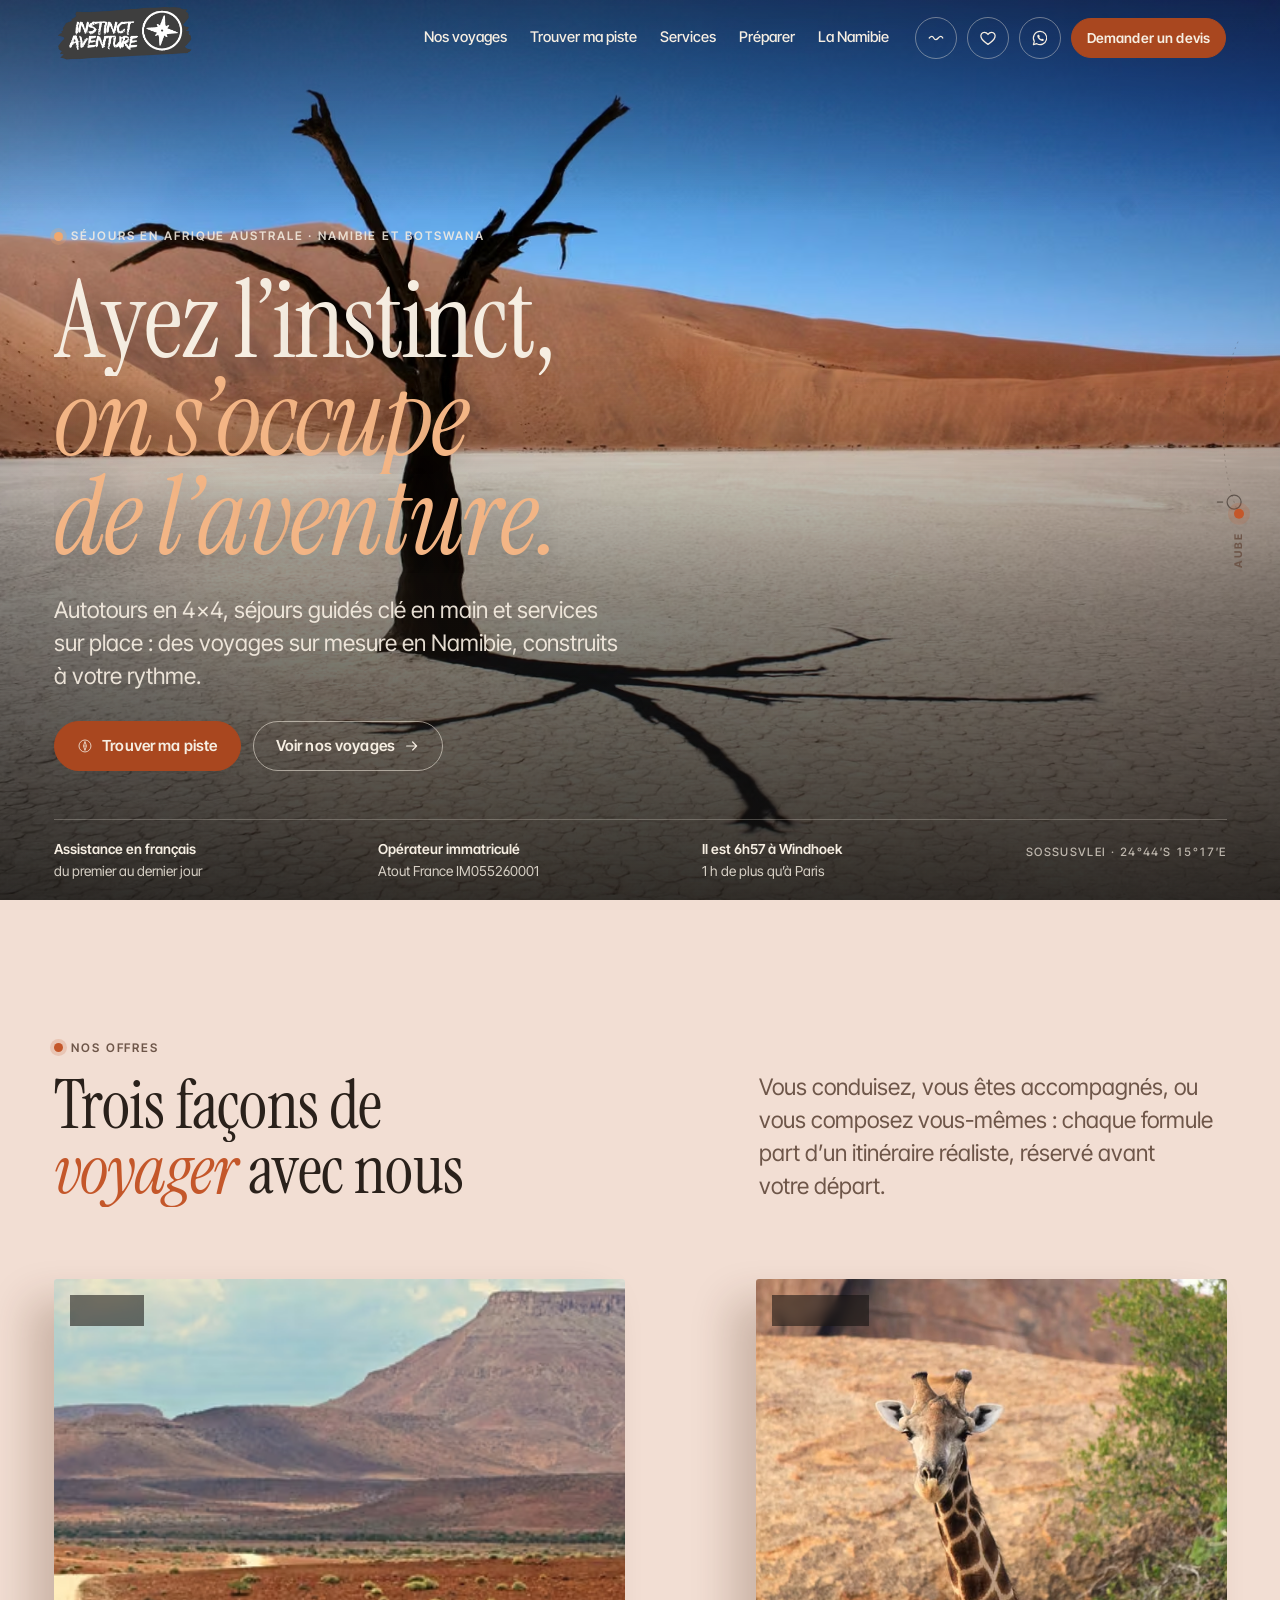
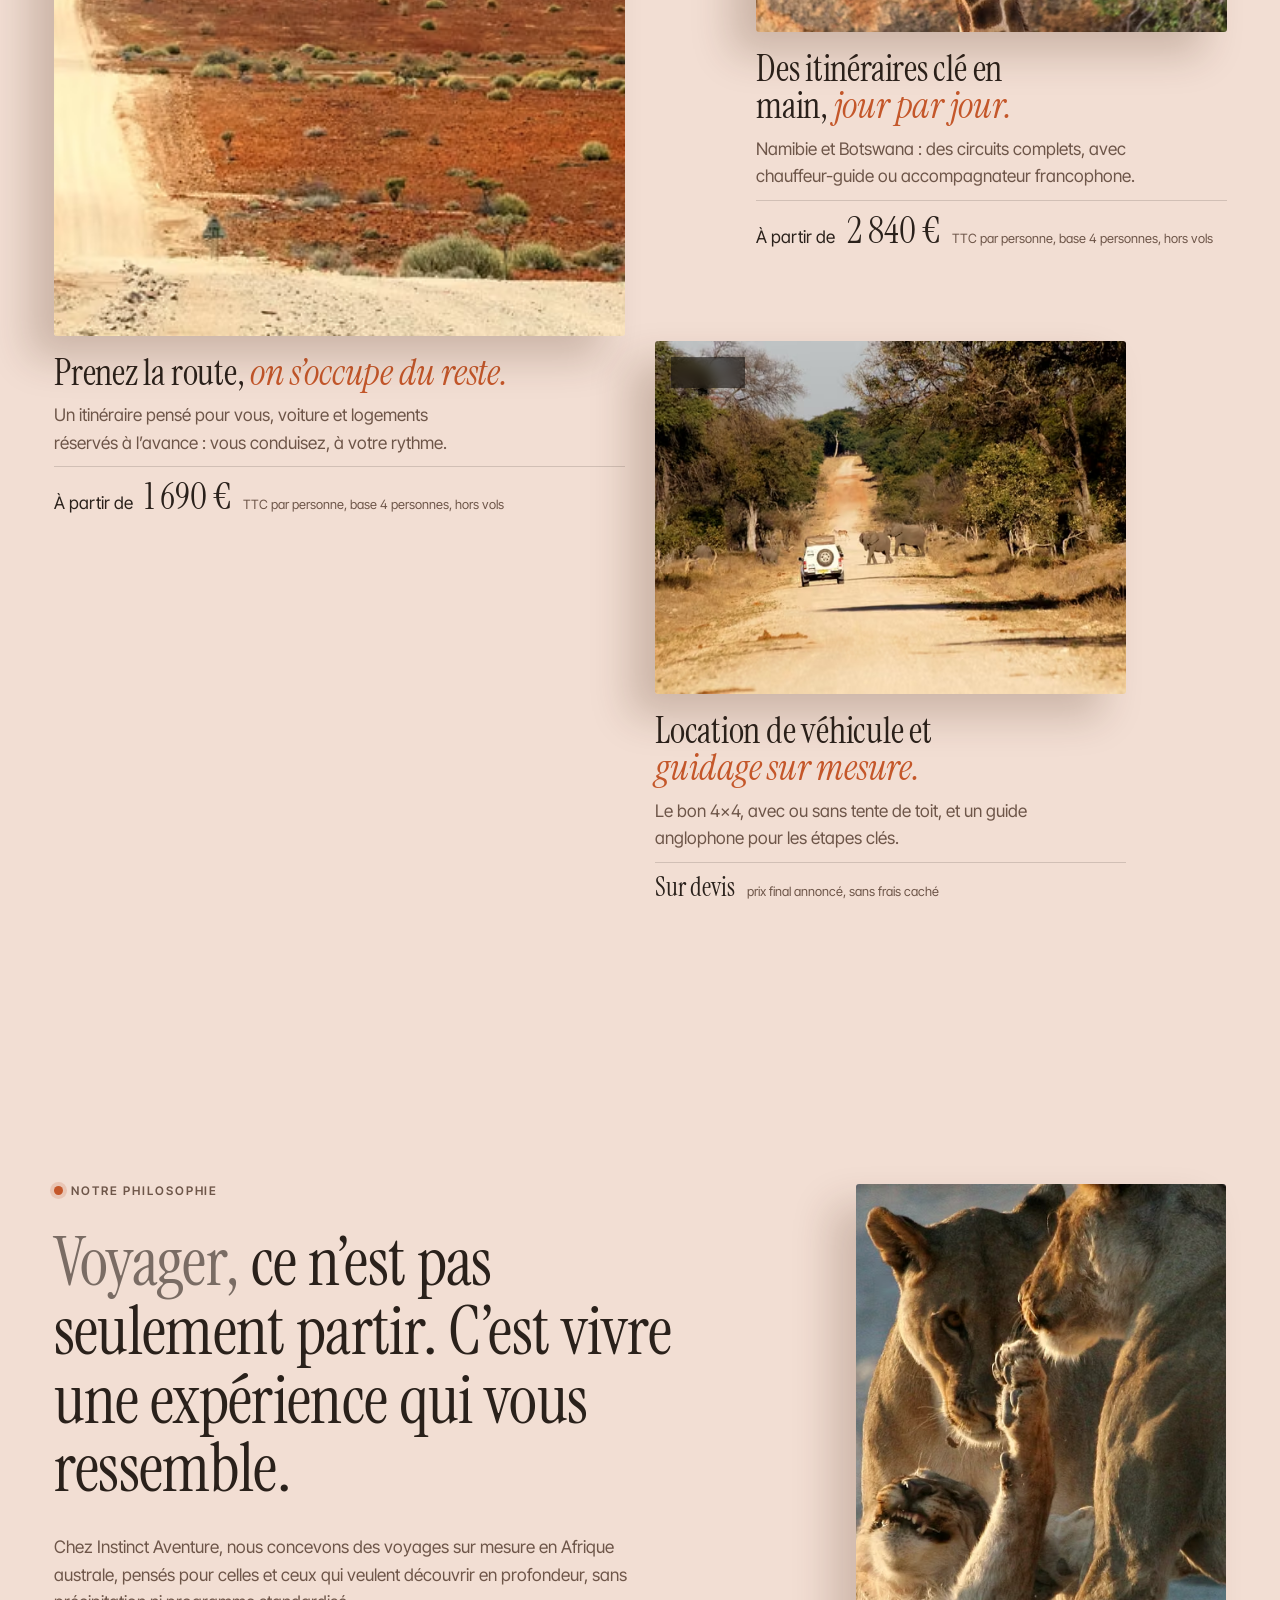
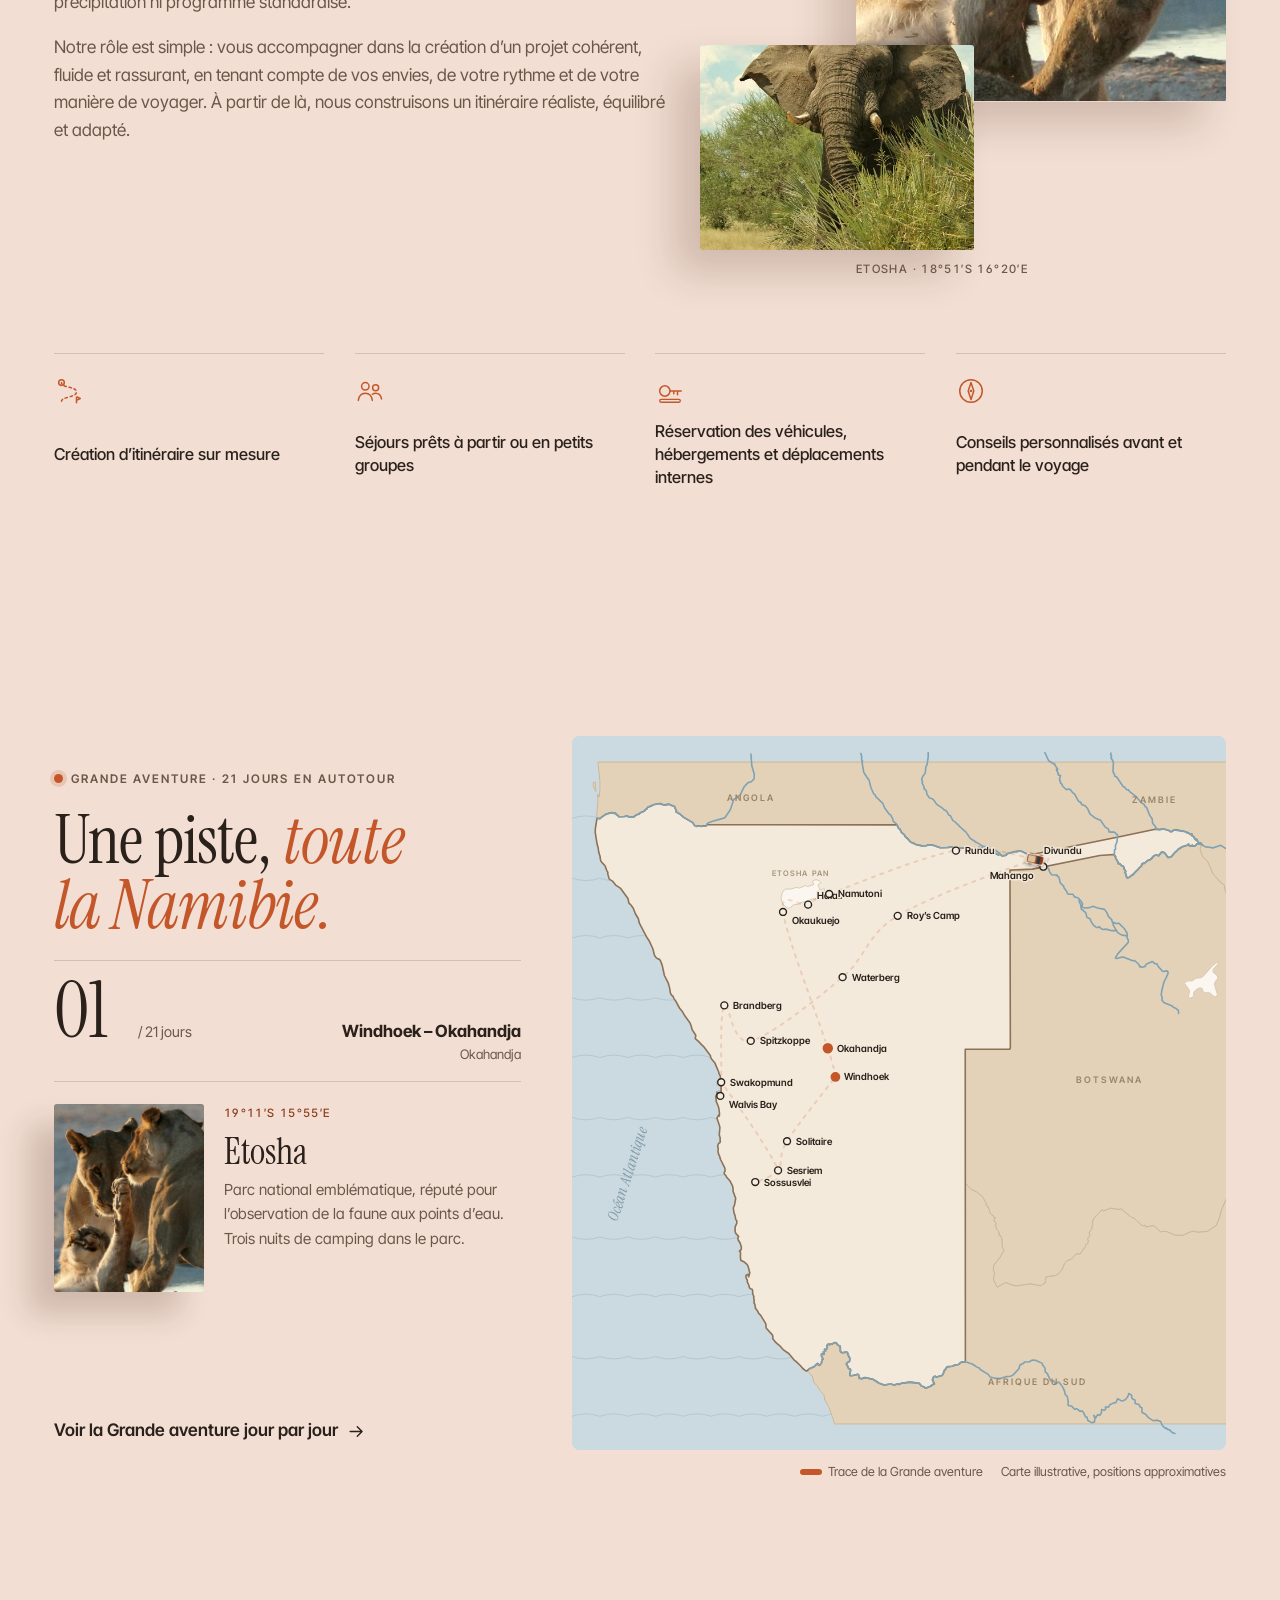
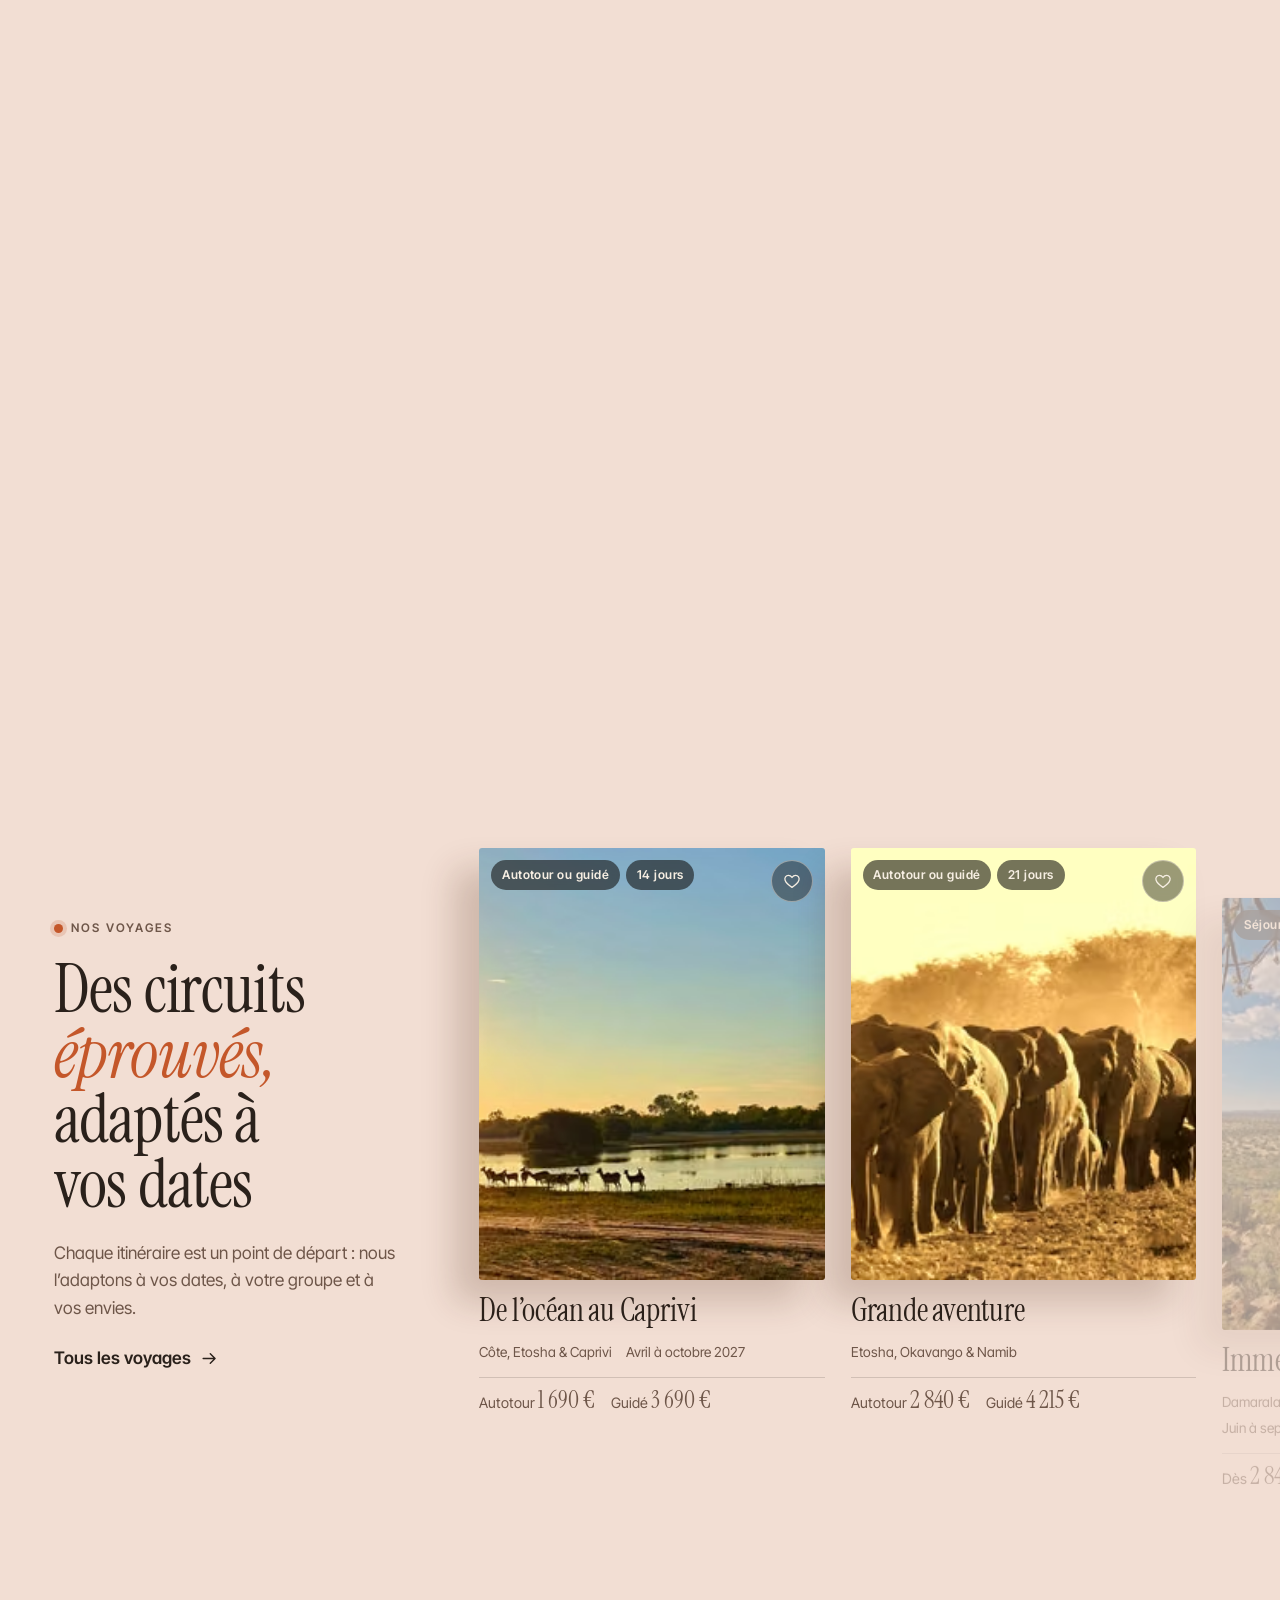
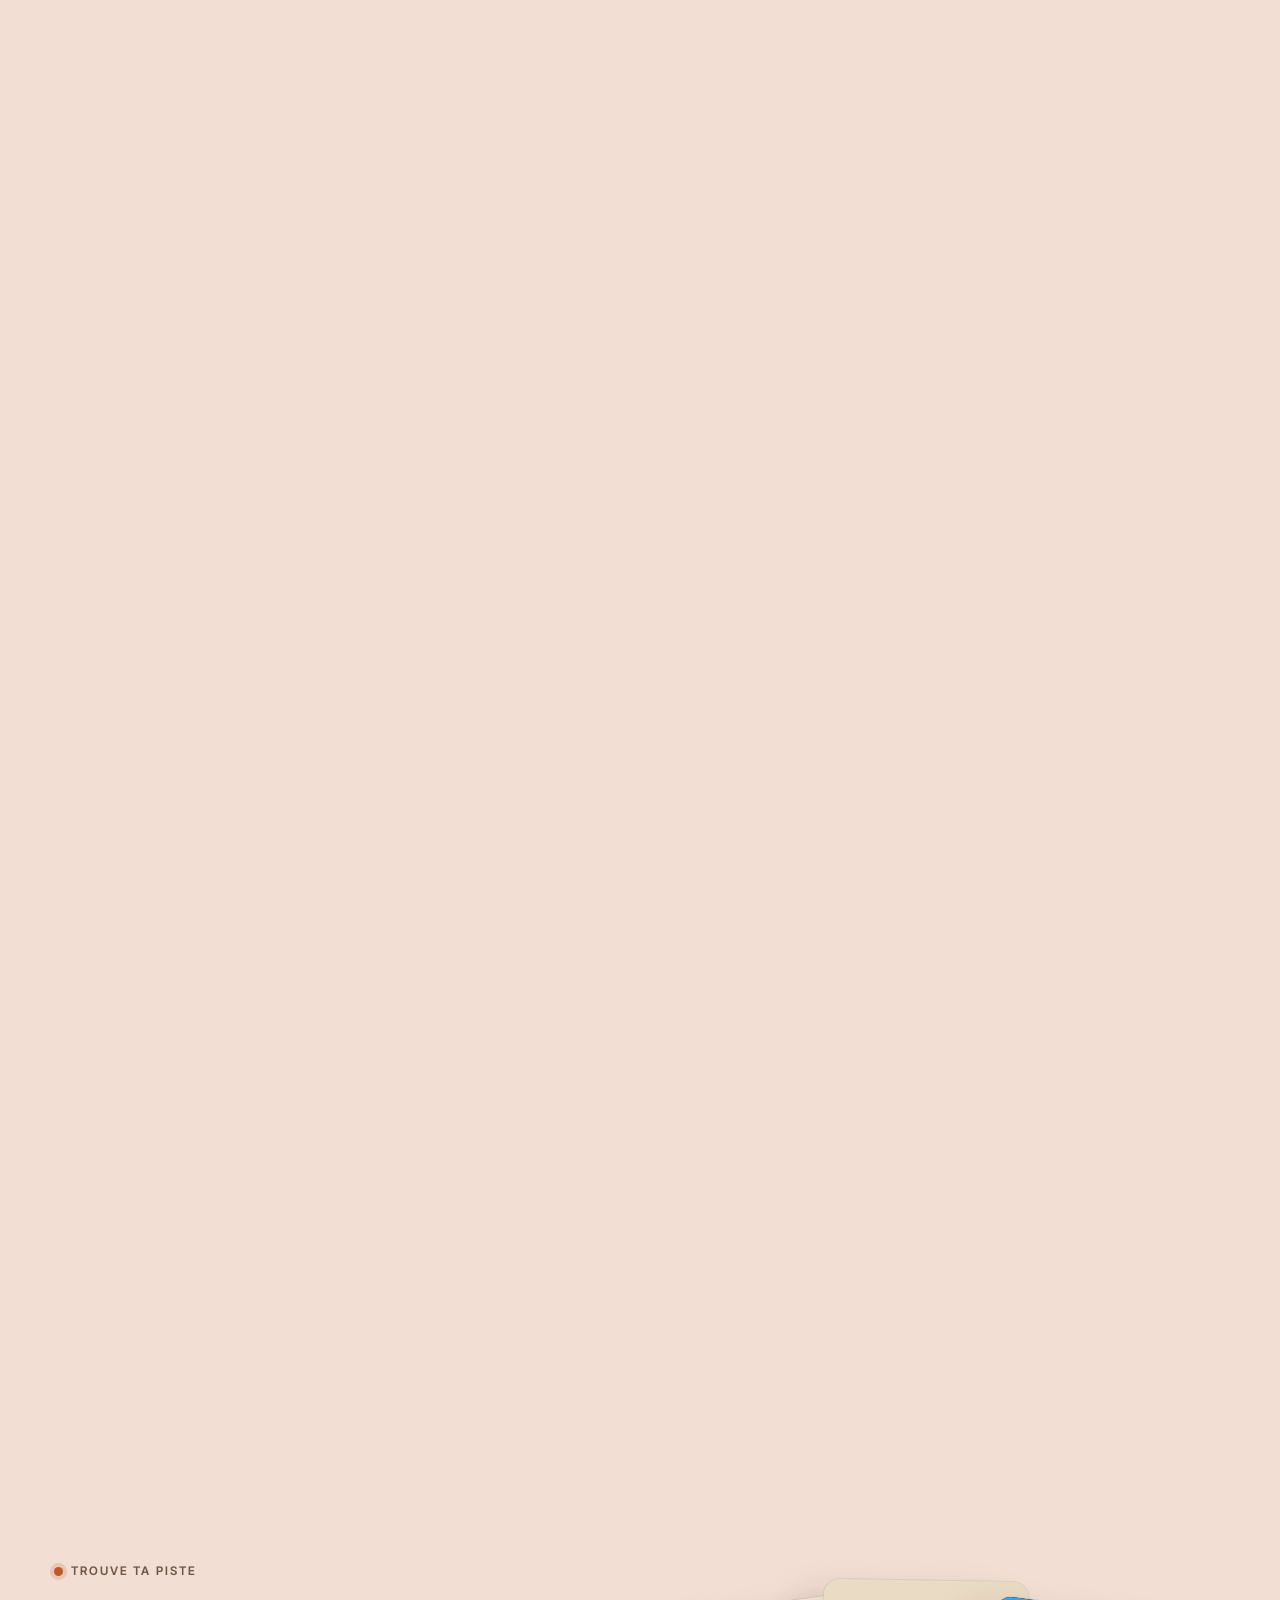
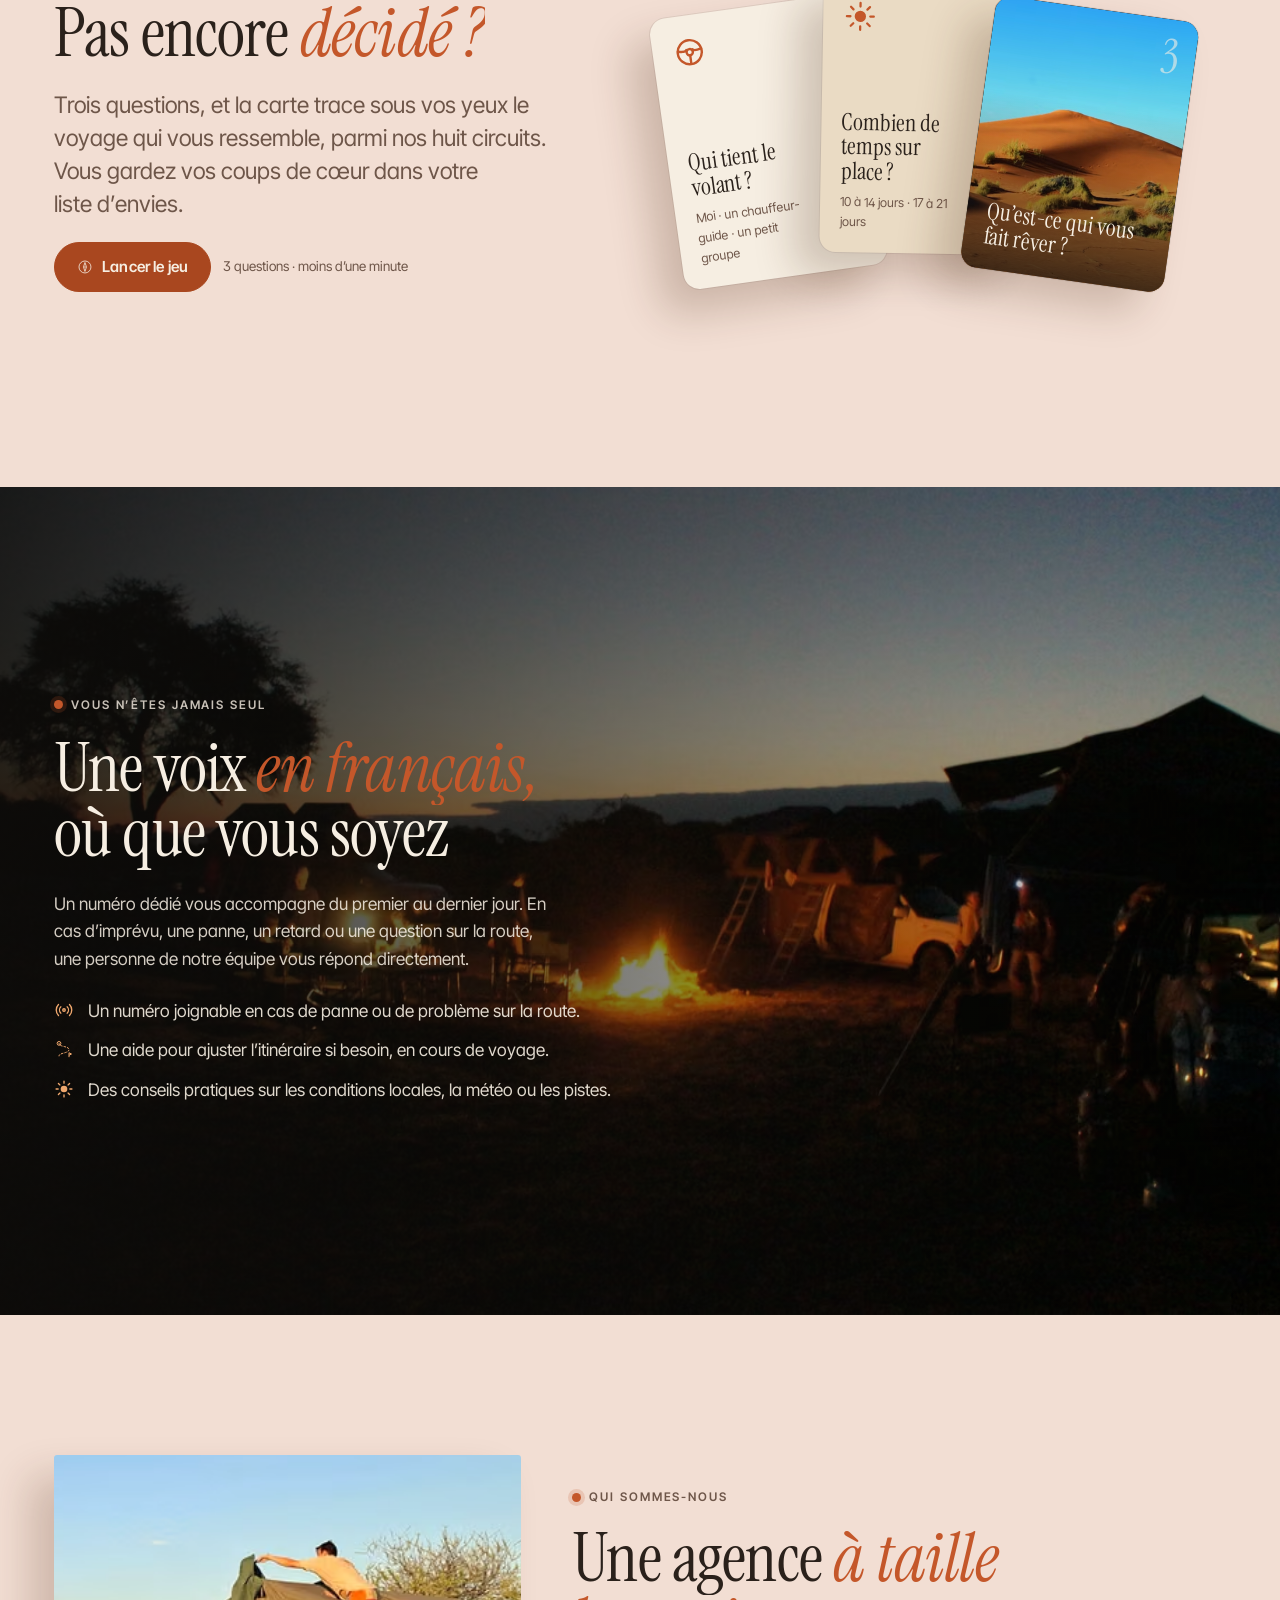
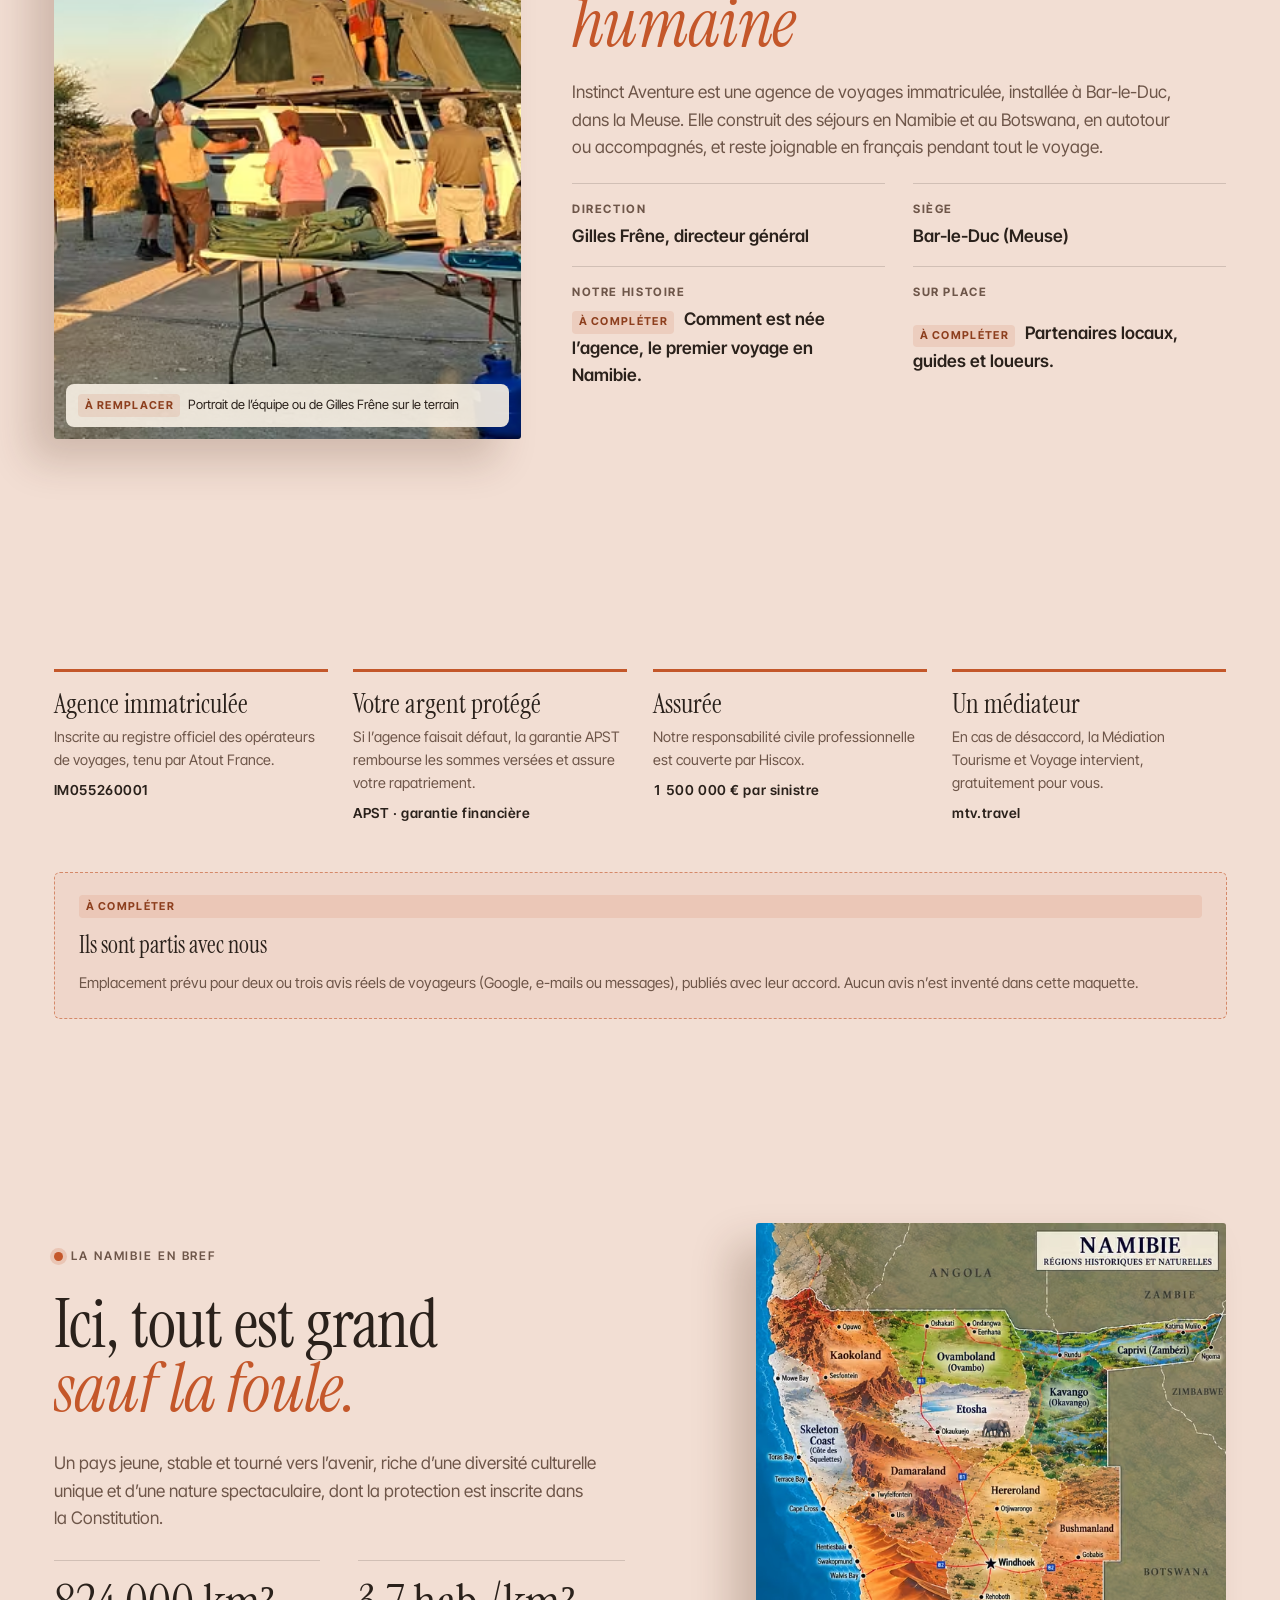
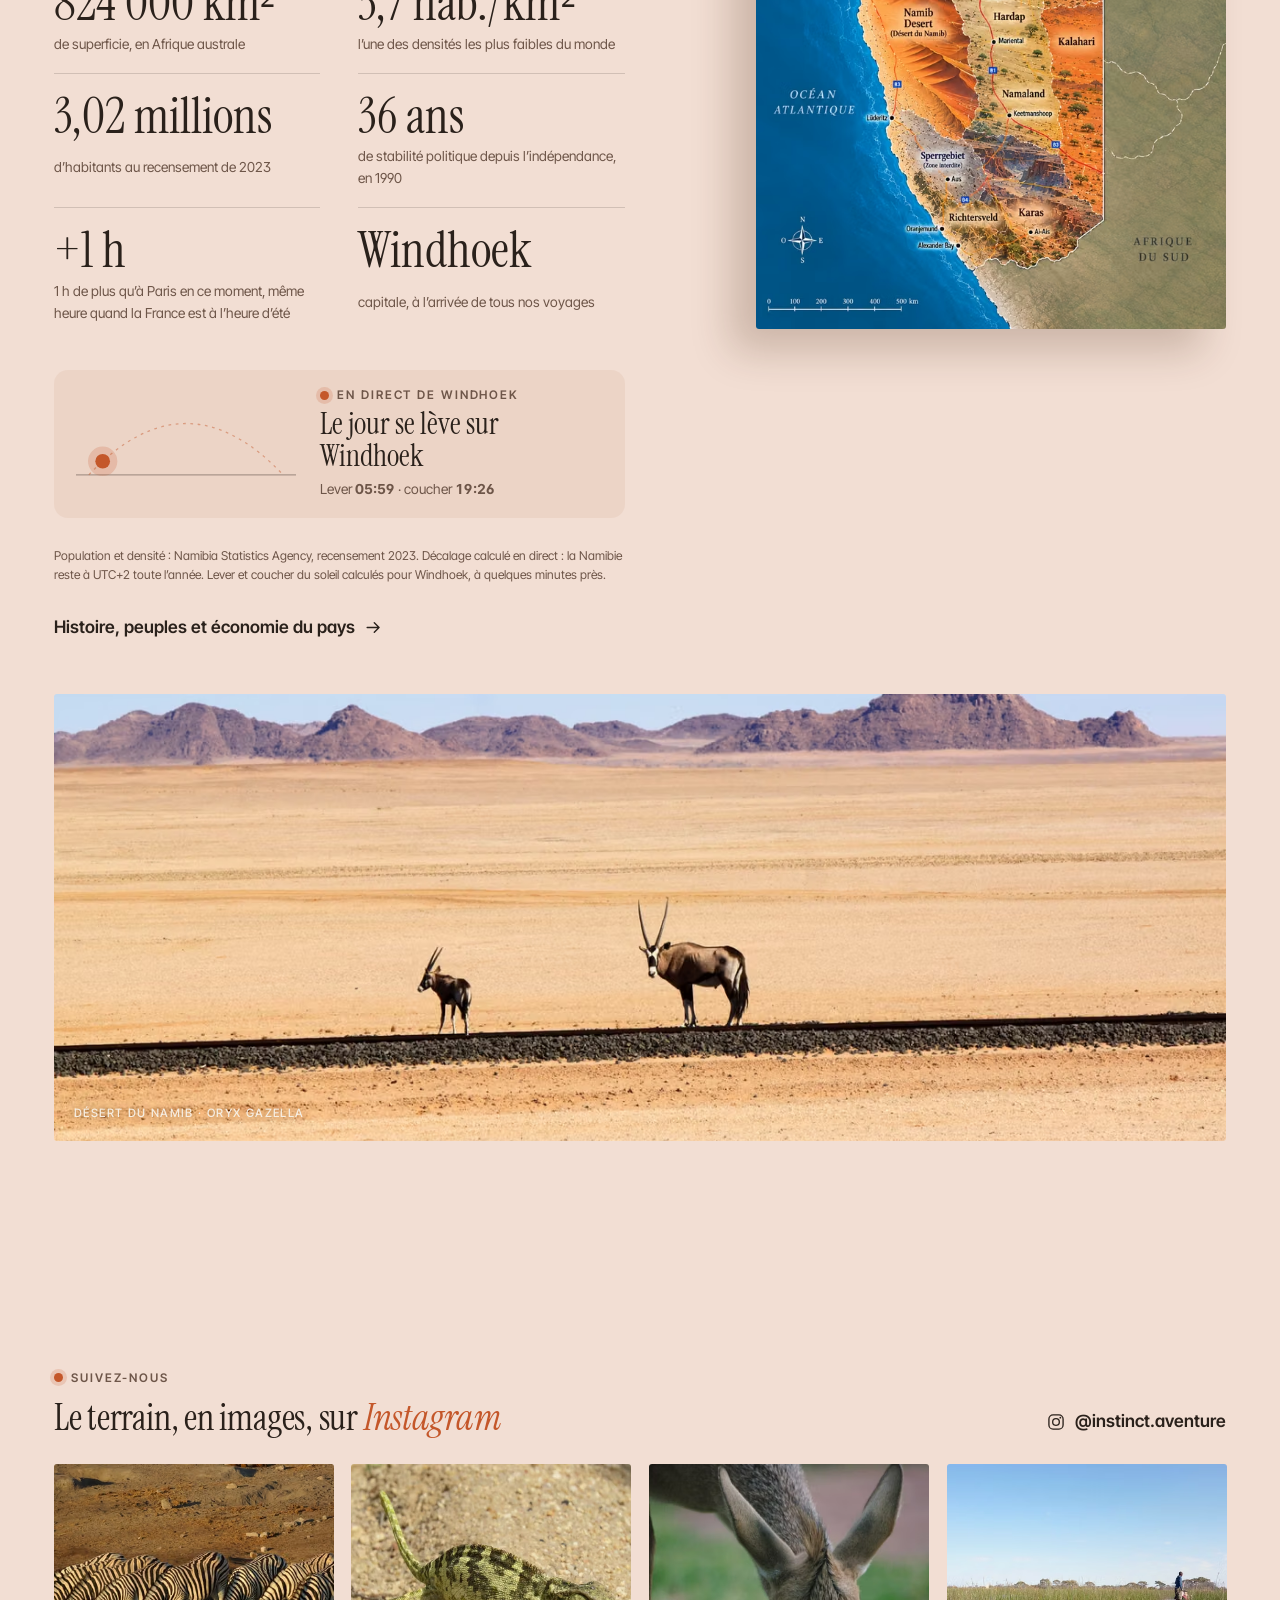
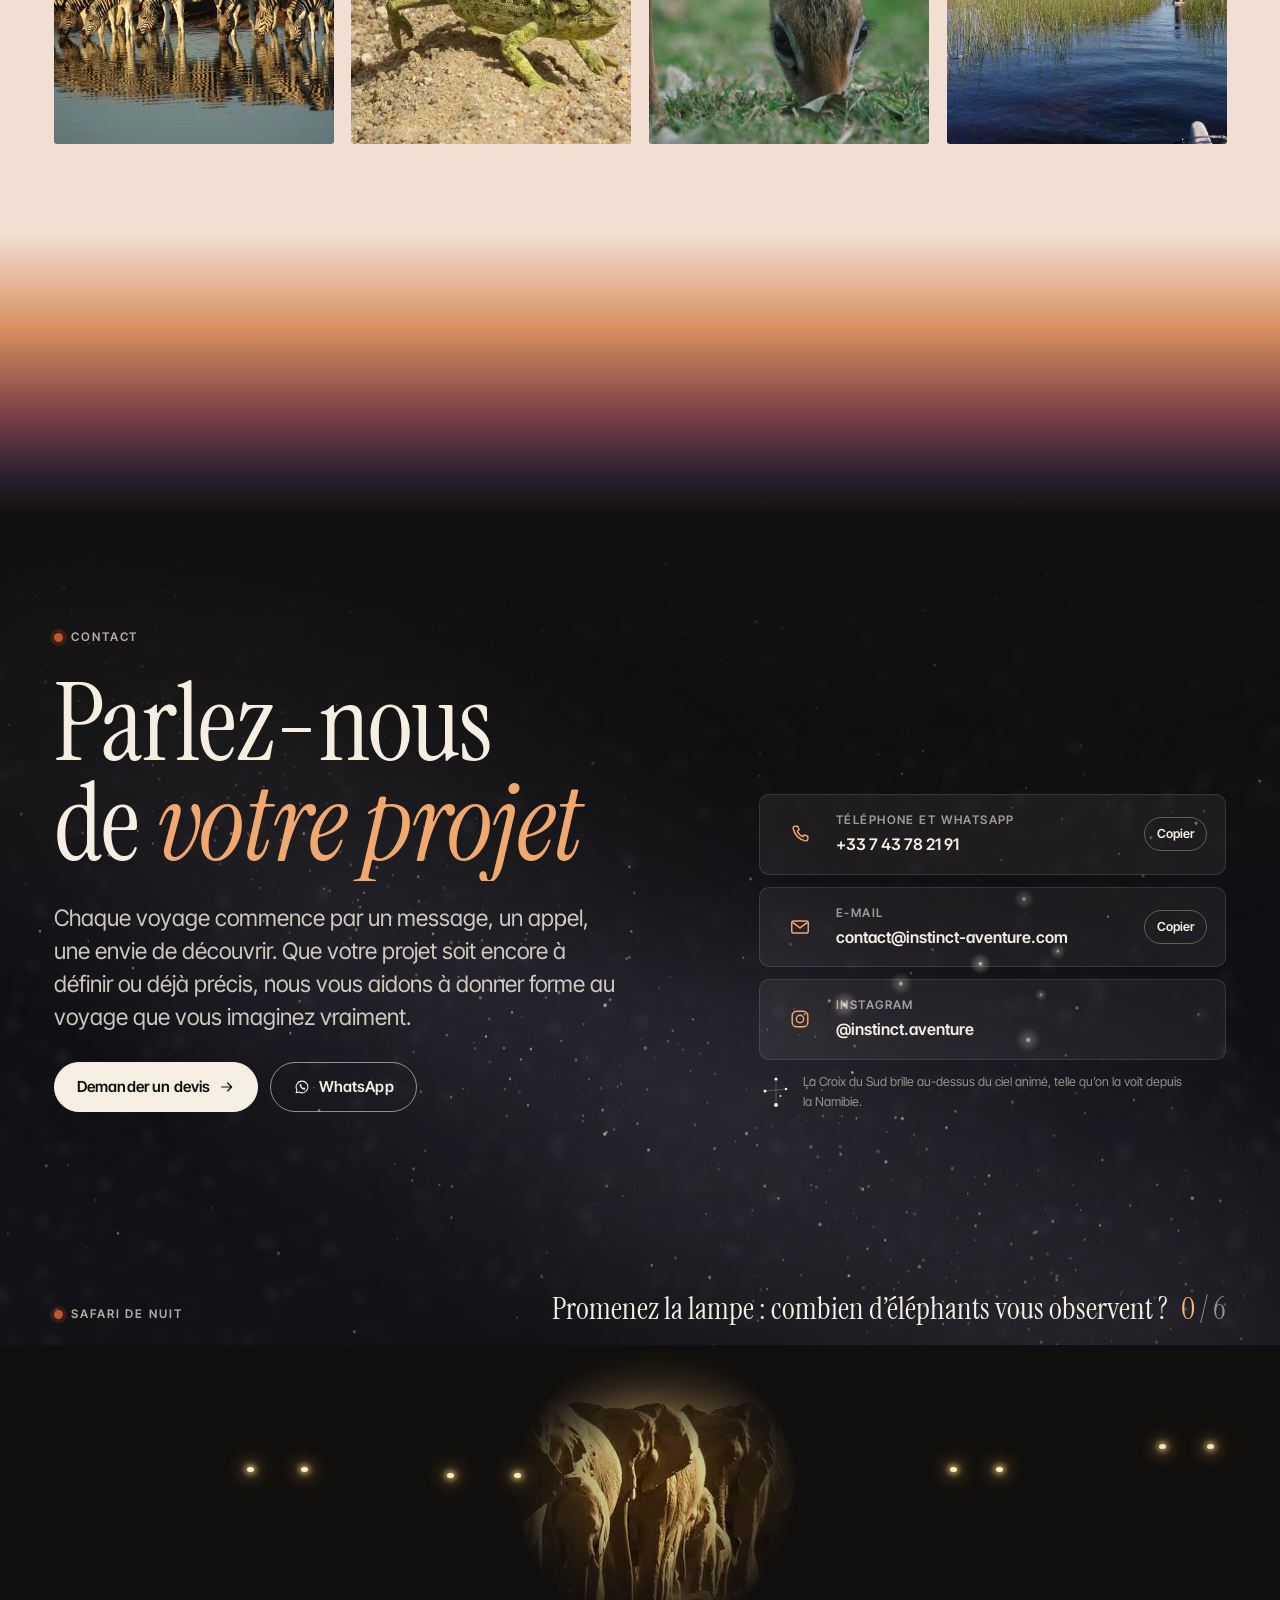
==== index.html @ 0d8f1719 "Mise en ligne : noindex, cache et versions Co-Authored-By: Claude Opus 5.5 <noreply@anthropic.com>" ====
<!doctype html>
<html lang="fr" class="no-js">
<head>
<meta charset="utf-8">
<meta name="viewport" content="width=device-width, initial-scale=1, viewport-fit=cover">
<title>Instinct Aventure</title>
<meta name="description" content="Instinct Aventure organise des voyages sur mesure en Namibie&nbsp;: autotours en 4x4, séjours guidés clé en main et services sur place, avec une assistance en français pendant tout le voyage.">
<meta name="theme-color" content="#12100E">
<link rel="preload" href="assets/fonts/instrument-serif.woff2" as="font" type="font/woff2" crossorigin>
<link rel="preload" href="assets/fonts/inter-tight.woff2" as="font" type="font/woff2" crossorigin>
<link rel="stylesheet" href="assets/css/main.css?v=20261028">
<link rel="icon" href="assets/img/favicon.png" type="image/png">
<link rel="apple-touch-icon" href="assets/img/apple-touch-icon.png">
<script type="speculationrules">{"prefetch":[{"where":{"and":[{"href_matches":"/*"},{"not":{"selector_matches":"[target=_blank]"}}]},"eagerness":"moderate"}]}</script>
<script>(function(h){h.classList.remove('no-js');h.classList.add('js');var c=null,v=null;try{c=localStorage.getItem('ia-calme');v=sessionStorage.getItem('ia-voile')}catch(e){}var r=window.matchMedia&&matchMedia('(prefers-reduced-motion: reduce)').matches;if(c==='1'||(c!=='0'&&r))h.classList.add('is-calm');if(v==='1'&&!h.classList.contains('is-calm'))h.classList.add('veil-in')})(document.documentElement)</script>

<link rel="canonical" href="https://instinct-aventure-maquette.vercel.app/">
<meta name="robots" content="noindex, nofollow">
<meta property="og:type" content="website">
<meta property="og:locale" content="fr_FR">
<meta property="og:site_name" content="Instinct Aventure">
<meta property="og:title" content="Instinct Aventure">
<meta property="og:description" content="Instinct Aventure organise des voyages sur mesure en Namibie&nbsp;: autotours en 4x4, séjours guidés clé en main et services sur place, avec une assistance en français pendant tout le voyage.">
<meta property="og:url" content="https://instinct-aventure-maquette.vercel.app/">
<meta property="og:image" content="https://instinct-aventure-maquette.vercel.app/assets/img/partage-instinct-aventure.jpg">
<meta name="twitter:card" content="summary_large_image">
<script type="application/ld+json">{"@context": "https://schema.org", "@graph": [{"@type": "TravelAgency", "@id": "https://instinct-aventure-maquette.vercel.app/#agence", "name": "Instinct Aventure", "url": "https://instinct-aventure-maquette.vercel.app/", "telephone": "+33 7 43 78 21 91", "email": "contact@instinct-aventure.com", "address": {"@type": "PostalAddress", "streetAddress": "30 bis rue Montant", "postalCode": "55000", "addressLocality": "Bar-le-Duc", "addressCountry": "FR"}, "sameAs": ["https://www.instagram.com/instinct.aventure"], "description": "Voyages sur mesure en Namibie : autotours, séjours guidés et services. Immatriculation Atout France IM055260001."}]}</script>
</head>
<body data-page="home">
<svg class="fx" aria-hidden="true" focusable="false">
  <defs>
    <filter id="mirage" x="-5%" y="-5%" width="110%" height="110%">
      <feTurbulence type="fractalNoise" baseFrequency="0.004 0.06" numOctaves="2" seed="3" result="n">
        <animate attributeName="baseFrequency" dur="6s" values="0.004 0.06;0.006 0.075;0.004 0.06" repeatCount="indefinite"/>
      </feTurbulence>
      <feDisplacementMap in="SourceGraphic" in2="n" scale="14" xChannelSelector="R" yChannelSelector="G"/>
    </filter>
    <filter id="ripple" x="-5%" y="-5%" width="110%" height="110%">
      <feTurbulence type="turbulence" baseFrequency="0.012 0.03" numOctaves="1" seed="8" result="r">
        <animate attributeName="baseFrequency" dur="5s" values="0.012 0.03;0.016 0.04;0.012 0.03" repeatCount="indefinite"/>
      </feTurbulence>
      <feDisplacementMap in="SourceGraphic" in2="r" scale="10" xChannelSelector="R" yChannelSelector="B"/>
    </filter>
  </defs>
  <symbol id="i-arrow" viewBox="0 0 24 24"><path d="M4 12h15m-6-6 6 6-6 6" fill="none" stroke="currentColor" stroke-width="1.8" stroke-linecap="round" stroke-linejoin="round"/></symbol>
  <symbol id="i-arrow-l" viewBox="0 0 24 24"><path d="M20 12H5m6-6-6 6 6 6" fill="none" stroke="currentColor" stroke-width="1.8" stroke-linecap="round" stroke-linejoin="round"/></symbol>
  <symbol id="i-wa" viewBox="0 0 24 24"><path d="M12 3.2a8.8 8.8 0 0 0-7.6 13.2L3.2 20.8l4.5-1.2A8.8 8.8 0 1 0 12 3.2Z" fill="none" stroke="currentColor" stroke-width="1.6" stroke-linejoin="round"/><path d="M9 8.3c.3-.6.6-.6.9-.6h.5c.2 0 .4.1.5.4l.7 1.6c.1.2 0 .5-.1.6l-.5.6c.6 1.2 1.6 2.1 2.8 2.7l.6-.6c.2-.2.4-.2.6-.1l1.6.7c.3.1.4.3.4.6v.5c0 .3-.1.7-.6 1-1 .5-2.3.4-4-.6a9.2 9.2 0 0 1-3.3-3.4c-.9-1.6-.9-3-.1-4Z" fill="currentColor"/></symbol>
  <symbol id="i-mail" viewBox="0 0 24 24"><rect x="3" y="5.5" width="18" height="13" rx="2" fill="none" stroke="currentColor" stroke-width="1.6"/><path d="m4 7 8 6 8-6" fill="none" stroke="currentColor" stroke-width="1.6" stroke-linejoin="round"/></symbol>
  <symbol id="i-insta" viewBox="0 0 24 24"><rect x="3.5" y="3.5" width="17" height="17" rx="5" fill="none" stroke="currentColor" stroke-width="1.6"/><circle cx="12" cy="12" r="4" fill="none" stroke="currentColor" stroke-width="1.6"/><circle cx="17.2" cy="6.8" r="1.1" fill="currentColor"/></symbol>
  <symbol id="i-phone" viewBox="0 0 24 24"><path d="M6.5 3.5h3l1.5 4-2 1.3a10.5 10.5 0 0 0 6.2 6.2l1.3-2 4 1.5v3a2 2 0 0 1-2.2 2A16.5 16.5 0 0 1 4.5 5.7a2 2 0 0 1 2-2.2Z" fill="none" stroke="currentColor" stroke-width="1.6" stroke-linejoin="round"/></symbol>
  <symbol id="i-wheel" viewBox="0 0 24 24"><circle cx="12" cy="12" r="8.5" fill="none" stroke="currentColor" stroke-width="1.7"/><circle cx="12" cy="12" r="2.2" fill="none" stroke="currentColor" stroke-width="1.7"/><path d="M3.8 10.5c3 .8 5.4.9 6-.3M20.2 10.5c-3 .8-5.4.9-6-.3M12 14.2v6" fill="none" stroke="currentColor" stroke-width="1.7" stroke-linecap="round"/></symbol>
  <symbol id="i-guide" viewBox="0 0 24 24"><circle cx="12" cy="7.5" r="3.5" fill="none" stroke="currentColor" stroke-width="1.7"/><path d="M5 20c.6-4 3.4-6 7-6s6.4 2 7 6" fill="none" stroke="currentColor" stroke-width="1.7" stroke-linecap="round"/><path d="M8.3 6h7.4" stroke="currentColor" stroke-width="1.7" stroke-linecap="round"/></symbol>
  <symbol id="i-check" viewBox="0 0 24 24"><path d="m4.5 12.5 4.8 4.8L19.5 7" fill="none" stroke="currentColor" stroke-width="2" stroke-linecap="round" stroke-linejoin="round"/></symbol>
  <symbol id="i-cross" viewBox="0 0 24 24"><path d="M6.5 6.5l11 11m0-11-11 11" fill="none" stroke="currentColor" stroke-width="1.8" stroke-linecap="round"/></symbol>
  <symbol id="i-menu" viewBox="0 0 24 24"><path d="M4 8h16M4 16h16" fill="none" stroke="currentColor" stroke-width="1.8" stroke-linecap="round"/></symbol>
  <symbol id="i-calm" viewBox="0 0 24 24"><path d="M3 12c2.5-3 4.5-3 6 0s3.5 3 6 0 4.5-3 6 0" fill="none" stroke="currentColor" stroke-width="1.7" stroke-linecap="round"/></symbol>
  <symbol id="i-route" viewBox="0 0 32 32"><path d="M8 27c0-5 16-4 16-10S8 13 8 7" fill="none" stroke="currentColor" stroke-width="1.6" stroke-dasharray="2.5 3" stroke-linecap="round"/><circle cx="8" cy="7" r="3" fill="none" stroke="currentColor" stroke-width="1.6"/><path d="M24 22l0 7m0-7 4 2-4 2" fill="none" stroke="currentColor" stroke-width="1.6" stroke-linejoin="round"/></symbol>
  <symbol id="i-group" viewBox="0 0 32 32"><circle cx="11" cy="11" r="4" fill="none" stroke="currentColor" stroke-width="1.6"/><circle cx="22" cy="12.5" r="3.2" fill="none" stroke="currentColor" stroke-width="1.6"/><path d="M3.5 26c.8-5 3.7-7.5 7.5-7.5s6.7 2.5 7.5 7.5M18.5 19.5c1-.6 2.2-1 3.5-1 3.2 0 5.6 2.2 6.3 6" fill="none" stroke="currentColor" stroke-width="1.6" stroke-linecap="round"/></symbol>
  <symbol id="i-key" viewBox="0 0 32 32"><circle cx="10.5" cy="16" r="5.5" fill="none" stroke="currentColor" stroke-width="1.6"/><path d="M16 16h12m-4 0v4m-4-4v3" fill="none" stroke="currentColor" stroke-width="1.6" stroke-linecap="round"/><rect x="5" y="25" width="22" height="3" rx="1.5" fill="none" stroke="currentColor" stroke-width="1.4"/></symbol>
  <symbol id="i-compass" viewBox="0 0 32 32"><circle cx="16" cy="16" r="12" fill="none" stroke="currentColor" stroke-width="1.6"/><path d="m16 7 3 9-3 9-3-9Z" fill="none" stroke="currentColor" stroke-width="1.6" stroke-linejoin="round"/><circle cx="16" cy="16" r="1.4" fill="currentColor"/></symbol>
  <symbol id="i-car" viewBox="0 0 24 24"><path d="M3 15.5V12l2-4.5h9l3 4.5h3v4H3Z" fill="currentColor"/><circle cx="7" cy="16.5" r="2.3" fill="currentColor" stroke="#F6EEE2" stroke-width="1.4"/><circle cx="16.5" cy="16.5" r="2.3" fill="currentColor" stroke="#F6EEE2" stroke-width="1.4"/><path d="M6.5 7.5h7" stroke="#F6EEE2" stroke-width="1.2"/></symbol>
  <symbol id="i-sun" viewBox="0 0 24 24"><circle cx="12" cy="12" r="4" fill="currentColor"/><path d="M12 2.5v2.5M12 19v2.5M2.5 12H5M19 12h2.5M5.3 5.3l1.8 1.8M16.9 16.9l1.8 1.8M5.3 18.7l1.8-1.8M16.9 7.1l1.8-1.8" stroke="currentColor" stroke-width="1.6" stroke-linecap="round"/></symbol>
  <symbol id="i-signal" viewBox="0 0 24 24"><path d="M12 13.5a1.5 1.5 0 1 0 0-3 1.5 1.5 0 0 0 0 3ZM8.2 15.8a5.4 5.4 0 0 1 0-7.6m7.6 0a5.4 5.4 0 0 1 0 7.6M5.4 18.6a9.4 9.4 0 0 1 0-13.2m13.2 0a9.4 9.4 0 0 1 0 13.2" fill="none" stroke="currentColor" stroke-width="1.6" stroke-linecap="round"/></symbol>
  <symbol id="i-tent" viewBox="0 0 24 24"><path d="M2.5 19.5h19M12 4.5 3.5 19.5m8.5-15 8.5 15M12 4.5v15m0-6-3 6m3-6 3 6" fill="none" stroke="currentColor" stroke-width="1.6" stroke-linejoin="round" stroke-linecap="round"/></symbol>
  <symbol id="i-bed" viewBox="0 0 24 24"><path d="M3 18.5V6m0 8h18v4.5M3 14h18v-2.5a3 3 0 0 0-3-3h-7v5.5" fill="none" stroke="currentColor" stroke-width="1.6" stroke-linejoin="round" stroke-linecap="round"/><circle cx="7" cy="11" r="1.8" fill="none" stroke="currentColor" stroke-width="1.6"/></symbol>
  <symbol id="i-plane" viewBox="0 0 24 24"><path d="M10.5 13 3 11l1-2 7.5.5L16 4.5c.8-.8 2.2-.8 2.5 0 .3.6 0 1.4-.6 2L13.5 11l.5 7.5-2 1-2-7.5-3.5 3-.5 2.5-1.5.5-.5-3.5L1.5 14l.5-1.5 2.5-.5Z" fill="none" stroke="currentColor" stroke-width="1.4" stroke-linejoin="round"/></symbol>
  <symbol id="i-passport" viewBox="0 0 24 24"><rect x="5" y="3" width="14" height="18" rx="2" fill="none" stroke="currentColor" stroke-width="1.7"/><circle cx="12" cy="10.5" r="3.2" fill="none" stroke="currentColor" stroke-width="1.5"/><path d="M8.8 16.5h6.4" stroke="currentColor" stroke-width="1.7" stroke-linecap="round"/></symbol>
  <symbol id="i-health" viewBox="0 0 24 24"><path d="M9.5 4h5v5.5H20v5h-5.5V20h-5v-5.5H4v-5h5.5Z" fill="none" stroke="currentColor" stroke-width="1.7" stroke-linejoin="round"/></symbol>
  <symbol id="i-bag" viewBox="0 0 24 24"><rect x="4" y="7.5" width="16" height="12.5" rx="2.5" fill="none" stroke="currentColor" stroke-width="1.7"/><path d="M9 7.5V5.5a1.5 1.5 0 0 1 1.5-1.5h3A1.5 1.5 0 0 1 15 5.5v2M4 12.5h16" fill="none" stroke="currentColor" stroke-width="1.7" stroke-linecap="round"/></symbol>
  <symbol id="i-moon" viewBox="0 0 24 24"><path d="M19.5 14.6A8 8 0 0 1 9.4 4.5a8 8 0 1 0 10.1 10.1Z" fill="none" stroke="currentColor" stroke-width="1.7" stroke-linejoin="round"/></symbol>
  <symbol id="i-heart" viewBox="0 0 24 24"><path d="M12 20.5s-7.5-4.6-9.2-9.4C1.6 7.6 3.9 4.5 7.2 4.5c2 0 3.6 1.1 4.8 2.8 1.2-1.7 2.8-2.8 4.8-2.8 3.3 0 5.6 3.1 4.4 6.6-1.7 4.8-9.2 9.4-9.2 9.4Z" fill="var(--heart-fill, none)" stroke="currentColor" stroke-width="1.7" stroke-linejoin="round"/></symbol>
  <symbol id="i-compare" viewBox="0 0 24 24"><path d="M8 4v16M16 4v16M4 8h8M12 16h8" fill="none" stroke="currentColor" stroke-width="1.7" stroke-linecap="round"/></symbol>
  <symbol id="i-copy" viewBox="0 0 24 24"><rect x="8" y="8" width="12" height="12" rx="2" fill="none" stroke="currentColor" stroke-width="1.6"/><path d="M16 8V6a2 2 0 0 0-2-2H6a2 2 0 0 0-2 2v8a2 2 0 0 0 2 2h2" fill="none" stroke="currentColor" stroke-width="1.6"/></symbol>
</svg>
<div class="cursor" aria-hidden="true"><div class="cursor__ring"></div><div class="cursor__dot"></div><div class="cursor__label">Carte</div></div>
<div class="veil" aria-hidden="true"><div class="veil__edge"></div></div>
<div class="dial" aria-hidden="true">
  <svg viewBox="0 0 46 190"><path class="dial__track" d="M23 182 C 2 140, 2 50, 23 8"/><g class="dial__now" data-dial-now><circle r="7"/><path d="M-11 0h-6"/></g><circle class="dial__halo" cx="23" cy="182" r="11"/><circle class="dial__sun" cx="23" cy="182" r="5"/></svg>
  <span class="dial__label">Aube</span>
</div>

<div class="intro" aria-hidden="true">
  <div class="intro__sky"></div>
  <div class="intro__sun"></div>
  <div class="intro__line"></div>
  <svg class="intro__dune" viewBox="0 0 1440 400" preserveAspectRatio="none"><path d="M0 120 C 240 40, 420 30, 640 110 S 1040 230, 1440 90 L1440 400 L0 400 Z"/></svg>
  <p class="intro__word">Instinct <em>Aventure</em><small class="intro__live" data-intro-live></small></p>
  <button class="intro__skip" type="button" data-intro-skip>Passer l’intro</button>
</div>
<a class="sr-only" href="#contenu">Aller au contenu</a>
<header class="hd" data-hd>
  <div class="wrap hd__in">
    <a class="hd__logo" href="index.html" aria-label="Instinct Aventure, accueil" data-magnetic="6">
      <img src="assets/img/logo-header.webp" width="1042" height="476" alt="Instinct Aventure">
    </a>
    <nav class="hd__nav" aria-label="Navigation principale">
      <a href="voyages.html" data-nav="voyages">Nos voyages</a>
      <a href="voyages.html#trouver-ma-piste" data-quiz data-nav="quiz">Trouver ma piste</a>
      <a href="voyages.html#services" data-nav="services">Services</a>
      <a href="preparer.html" data-nav="preparer">Préparer<span class="hd__long"> son voyage</span></a>
      <a href="index.html#namibie" data-nav="namibie">La Namibie</a>
    </nav>
    <div class="hd__act">
      <div class="hd__clock" title="Heure locale à Windhoek (Namibie)"><span>Windhoek</span><b data-clock>--:--</b></div>
      <button class="icon-btn calm-btn" type="button" data-calm aria-pressed="false" aria-label="Mode calme&nbsp;: réduire les animations" title="Mode calme"><svg aria-hidden="true"><use href="#i-calm"/></svg></button>
      <button class="icon-btn env-btn" type="button" data-envies-open aria-label="Ma liste d’envies"><svg aria-hidden="true"><use href="#i-heart"/></svg><span class="env-count" data-envies-count hidden>0</span></button>
      <a class="icon-btn wa-btn" href="https://wa.me/33743782191" target="_blank" rel="noopener" aria-label="Écrire sur WhatsApp au +33 7 43 78 21 91"><svg aria-hidden="true"><use href="#i-wa"/></svg></a>
      <button class="btn btn--sm btn--devis" type="button" data-devis data-magnetic="10">Demander un devis</button>
      <button class="icon-btn hd__burger" type="button" data-menu aria-expanded="false" aria-controls="menu" aria-label="Ouvrir le menu"><svg aria-hidden="true"><use href="#i-menu"/></svg></button>
    </div>
  </div>
</header>
<div class="menu" id="menu" aria-hidden="true">
  <nav aria-label="Menu">
    <a href="voyages.html">Nos <em>voyages</em></a>
    <a href="voyages.html#trouver-ma-piste" data-quiz>Trouver ma <em>piste</em></a>
    <a href="voyages.html#departs">Départs confirmés</a>
    <a href="voyages.html#services">Services</a>
    <a href="preparer.html">Préparer son voyage</a>
    <a href="index.html#namibie">La Namibie</a>
  </nav>
  <div class="menu__foot">
    <div class="btn-row">
      <button class="btn" type="button" data-devis>Demander un devis</button>
      <a class="btn btn--ghost-light" href="https://wa.me/33743782191" target="_blank" rel="noopener"><svg aria-hidden="true"><use href="#i-wa"/></svg>WhatsApp</a>
    </div>
    <p><a class="tel-link" href="tel:+33743782191">+33 7 43 78 21 91</a> · <a class="tel-link" href="mailto:contact@instinct-aventure.com">contact@instinct-aventure.com</a></p>
    <p>Il est <b data-clock>--:--</b> à Windhoek.</p>
    <div><button class="btn btn--sm btn--ghost-light" type="button" data-calm aria-pressed="false"><svg aria-hidden="true"><use href="#i-calm"/></svg>Mode calme</button></div>
  </div>
</div>


<main id="contenu">
  <!-- Ouverture -->
  <section class="hero" data-hero>
    <div class="hero__media" data-gl>
      <picture><source type="image/avif" srcset="assets/img/sossusvlei-640.avif 640w, assets/img/sossusvlei-1280.avif 1280w, assets/img/sossusvlei-1920.avif 1920w, assets/img/sossusvlei-2560.avif 2560w" sizes="100vw"><img src="assets/img/sossusvlei-1280.webp" srcset="assets/img/sossusvlei-640.webp 640w, assets/img/sossusvlei-1280.webp 1280w, assets/img/sossusvlei-1920.webp 1920w, assets/img/sossusvlei-2560.webp 2560w" sizes="100vw" width="2560" height="1707" alt="Arbre mort devant une dune rouge à Sossusvlei, dans le désert du Namib" loading="eager" fetchpriority="high" decoding="async"></picture>
    </div>
    <div class="wrap hero__content">
      <span class="eyebrow" data-reveal>Séjours en Afrique australe · Namibie et Botswana</span>
      <h1 class="display" data-split="chars" data-split-now>Ayez l’instinct, <em>on s’occupe de l’aventure.</em></h1>
      <p class="lede" data-reveal>Autotours en 4x4, séjours guidés clé en main et services sur place&nbsp;: des voyages sur mesure en Namibie, construits à votre rythme.</p>
      <div class="btn-row" data-reveal>
        <a class="btn" href="voyages.html#trouver-ma-piste" data-quiz data-magnetic="12"><svg aria-hidden="true"><use href="#i-compass"/></svg>Trouver ma piste</a>
        <a class="btn btn--ghost-light" href="voyages.html" data-magnetic="10">Voir nos voyages <svg aria-hidden="true"><use href="#i-arrow"/></svg></a>
      </div>
    </div>
    <div class="wrap">
      <div class="hero__foot" data-reveal>
        <div><b>Assistance en français</b>du premier au dernier jour</div>
        <div class="hide-sm"><b>Opérateur immatriculé</b>Atout France IM055260001</div>
        <div><b data-clock-sentence>Il est --h-- à Windhoek</b><span data-offset>même heure qu’à Paris en ce moment</span></div>
        <div class="hero__cap coord">Sossusvlei · 24°44′S 15°17′E</div>
      </div>
    </div>
  </section>

  <!-- Trois façons de voyager -->
  <section class="sec" id="formules" aria-labelledby="formules-titre">
    <div class="wrap">
      <div class="sec-head">
        <div>
          <span class="eyebrow">Nos offres</span>
          <h2 id="formules-titre" data-split="lines">Trois façons de <em>voyager</em> avec nous</h2>
        </div>
        <p data-reveal>Vous conduisez, vous êtes accompagnés, ou vous composez vous-mêmes&nbsp;: chaque formule part d’un itinéraire réaliste, réservé avant votre départ.</p>
      </div>
      <div class="offers">
        <a class="offer" href="voyages.html#autotours" data-reveal>
          <div class="offer__fig" data-tilt>
            <picture><source type="image/avif" srcset="assets/img/route-desert-autotour-640.avif 640w, assets/img/route-desert-autotour-1280.avif 1280w, assets/img/route-desert-autotour-1920.avif 1920w" sizes="(max-width: 900px) 100vw, 46vw"><img src="assets/img/route-desert-autotour-1280.webp" srcset="assets/img/route-desert-autotour-640.webp 640w, assets/img/route-desert-autotour-1280.webp 1280w, assets/img/route-desert-autotour-1920.webp 1920w" sizes="(max-width: 900px) 100vw, 46vw" width="1920" height="1270" alt="Piste de terre à travers le désert namibien, vers des montagnes" loading="lazy" decoding="async" class="mirage-host"></picture>
            <span class="offer__kicker"><span class="chip">Autotour</span></span>
          </div>
          <div class="offer__body">
            <h3>Prenez la route, <em>on s’occupe du reste.</em></h3>
            <p>Un itinéraire pensé pour vous, voiture et logements réservés à l’avance&nbsp;: vous conduisez, à votre rythme.</p>
            <div class="offer__price"><span>À partir de</span><strong class="num">1 690 €</strong><small>TTC par personne, base 4 personnes, hors vols</small></div>
          </div>
        </a>
        <a class="offer" href="voyages.html#guides" data-reveal>
          <div class="offer__fig" data-tilt>
            <picture><source type="image/avif" srcset="assets/img/girafe-brandberg-640.avif 640w, assets/img/girafe-brandberg-1280.avif 1280w, assets/img/girafe-brandberg-1920.avif 1920w, assets/img/girafe-brandberg-2560.avif 2000w" sizes="(max-width: 900px) 100vw, 38vw"><img src="assets/img/girafe-brandberg-1280.webp" srcset="assets/img/girafe-brandberg-640.webp 640w, assets/img/girafe-brandberg-1280.webp 1280w, assets/img/girafe-brandberg-1920.webp 1920w, assets/img/girafe-brandberg-2560.webp 2000w" sizes="(max-width: 900px) 100vw, 38vw" width="2000" height="1333" alt="Girafe devant les rochers du Brandberg" loading="lazy" decoding="async" class="mirage-host"></picture>
            <span class="offer__kicker"><span class="chip">Séjour guidé</span></span>
          </div>
          <div class="offer__body">
            <h3>Des itinéraires clé en main, <em>jour par jour.</em></h3>
            <p>Namibie et Botswana&nbsp;: des circuits complets, avec chauffeur-guide ou accompagnateur francophone.</p>
            <div class="offer__price"><span>À partir de</span><strong class="num">2 840 €</strong><small>TTC par personne, base 4 personnes, hors vols</small></div>
          </div>
        </a>
        <a class="offer" href="voyages.html#services" data-reveal>
          <div class="offer__fig" data-tilt>
            <picture><source type="image/avif" srcset="assets/img/vehicule-piste-640.avif 640w, assets/img/vehicule-piste-1280.avif 1280w, assets/img/vehicule-piste-1920.avif 1920w, assets/img/vehicule-piste-2560.avif 1999w" sizes="(max-width: 900px) 100vw, 38vw"><img src="assets/img/vehicule-piste-1280.webp" srcset="assets/img/vehicule-piste-640.webp 640w, assets/img/vehicule-piste-1280.webp 1280w, assets/img/vehicule-piste-1920.webp 1920w, assets/img/vehicule-piste-2560.webp 1999w" sizes="(max-width: 900px) 100vw, 38vw" width="1999" height="1331" alt="4x4 sur une piste de brousse, des éléphants traversent au loin" loading="lazy" decoding="async" class="mirage-host"></picture>
            <span class="offer__kicker"><span class="chip">Services</span></span>
          </div>
          <div class="offer__body">
            <h3>Location de véhicule et <em>guidage sur mesure.</em></h3>
            <p>Le bon 4x4, avec ou sans tente de toit, et un guide anglophone pour les étapes clés.</p>
            <div class="offer__price"><strong class="num" style="font-size:1.6rem">Sur devis</strong><small>prix final annoncé, sans frais caché</small></div>
          </div>
        </a>
      </div>
    </div>
  </section>

  <!-- Philosophie -->
  <section class="sec" id="philosophie" aria-labelledby="philo-titre">
    <div class="wrap philo">
      <div class="philo__text">
        <span class="eyebrow">Notre philosophie</span>
        <h2 id="philo-titre" class="sr-only">Notre philosophie</h2>
        <p class="philo__quote" data-words>Voyager, ce n’est pas seulement partir. C’est vivre une expérience qui vous ressemble.</p>
        <div class="prose muted" data-reveal>
          <p>Chez Instinct Aventure, nous concevons des voyages sur mesure en Afrique australe, pensés pour celles et ceux qui veulent découvrir en profondeur, sans précipitation ni programme standardisé.</p>
          <p>Notre rôle est simple&nbsp;: vous accompagner dans la création d’un projet cohérent, fluide et rassurant, en tenant compte de vos envies, de votre rythme et de votre manière de voyager. À partir de là, nous construisons un itinéraire réaliste, équilibré et adapté.</p>
        </div>
      </div>
      <div class="philo__media">
        <figure class="a" data-parallax="-0.12"><picture><source type="image/avif" srcset="assets/img/lions-famille-640.avif 640w, assets/img/lions-famille-1280.avif 880w" sizes="(max-width: 900px) 55vw, 30vw"><img src="assets/img/lions-famille-1280.webp" srcset="assets/img/lions-famille-640.webp 640w, assets/img/lions-famille-1280.webp 880w" sizes="(max-width: 900px) 55vw, 30vw" width="880" height="1301" alt="Lionnes et lionceau au point d’eau, parc d’Etosha" loading="lazy" decoding="async"></picture></figure>
        <figure class="b" data-parallax="0.18"><picture><source type="image/avif" srcset="assets/img/elephant-savane-640.avif 640w, assets/img/elephant-savane-1280.avif 1280w, assets/img/elephant-savane-1920.avif 1600w" sizes="(max-width: 900px) 45vw, 24vw"><img src="assets/img/elephant-savane-1280.webp" srcset="assets/img/elephant-savane-640.webp 640w, assets/img/elephant-savane-1280.webp 1280w, assets/img/elephant-savane-1920.webp 1600w" sizes="(max-width: 900px) 45vw, 24vw" width="1600" height="1064" alt="Éléphant dans la savane" loading="lazy" decoding="async"></picture></figure>
        <figcaption class="coord muted">Etosha · 18°51′S 16°20′E</figcaption>
      </div>
      <ul class="services-list" aria-label="Un accompagnement modulable, selon votre projet">
        <li data-reveal><svg aria-hidden="true"><use href="#i-route"/></svg>Création d’itinéraire sur mesure</li>
        <li data-reveal><svg aria-hidden="true"><use href="#i-group"/></svg>Séjours prêts à partir ou en petits groupes</li>
        <li data-reveal><svg aria-hidden="true"><use href="#i-key"/></svg>Réservation des véhicules, hébergements et déplacements internes</li>
        <li data-reveal><svg aria-hidden="true"><use href="#i-compass"/></svg>Conseils personnalisés avant et pendant le voyage</li>
      </ul>
    </div>
  </section>

  <!-- La piste : la Grande aventure tracée sur la carte -->
  <section class="piste" id="piste" aria-labelledby="piste-titre" data-piste>
    <div class="wrap piste__in">
      <div class="piste__text">
        <span class="eyebrow">Grande aventure · 21 jours en autotour</span>
        <h2 id="piste-titre" data-split="lines">Une piste, <em>toute la Namibie.</em></h2>
        <div class="piste__day" aria-live="polite">
          <span class="big num" data-day>01</span><span class="of">/ 21 jours</span>
          <span class="stop"><b data-day-stop>Windhoek – Okahandja</b><span data-day-place>Okahandja</span></span>
        </div>
        <div class="regions" data-regions>
          <article class="region is-on" data-region="etosha" data-from="1">
            <figure><picture><source type="image/avif" srcset="assets/img/lions-famille-640.avif 640w, assets/img/lions-famille-1280.avif 880w" sizes="150px"><img src="assets/img/lions-famille-1280.webp" srcset="assets/img/lions-famille-640.webp 640w, assets/img/lions-famille-1280.webp 880w" sizes="150px" width="880" height="1301" alt="Lionnes et lionceau, parc d’Etosha" loading="lazy" decoding="async"></picture></figure>
            <div><span class="coord">19°11′S 15°55′E</span><h3>Etosha</h3><p>Parc national emblématique, réputé pour l’observation de la faune aux points d’eau. Trois nuits de camping dans le parc.</p></div>
          </article>
          <article class="region" data-region="okavango" data-from="5">
            <figure><picture><source type="image/avif" srcset="assets/img/hippopotames-okavango-2-640.avif 640w, assets/img/hippopotames-okavango-2-1280.avif 1280w, assets/img/hippopotames-okavango-2-1920.avif 1920w, assets/img/hippopotames-okavango-2-2560.avif 2560w" sizes="150px"><img src="assets/img/hippopotames-okavango-2-1280.webp" srcset="assets/img/hippopotames-okavango-2-640.webp 640w, assets/img/hippopotames-okavango-2-1280.webp 1280w, assets/img/hippopotames-okavango-2-1920.webp 1920w, assets/img/hippopotames-okavango-2-2560.webp 2560w" sizes="150px" width="2560" height="1806" alt="Hippopotame dans l’Okavango" loading="lazy" decoding="async"></picture></figure>
            <div><span class="coord">18°06′S 21°32′E</span><h3>Okavango & Caprivi</h3><p>Les rives du fleuve, à la frontière du Botswana, entre les parcs de Mahangu et Buffalo.</p></div>
          </article>
          <article class="region" data-region="waterberg" data-from="10">
            <figure><picture><source type="image/avif" srcset="assets/img/g-plateau-waterberg-4x5-640.avif 640w, assets/img/g-plateau-waterberg-4x5-1280.avif 1280w, assets/img/g-plateau-waterberg-4x5-1920.avif 1920w, assets/img/g-plateau-waterberg-4x5-2560.avif 2048w" sizes="150px"><img src="assets/img/g-plateau-waterberg-4x5-1280.webp" srcset="assets/img/g-plateau-waterberg-4x5-640.webp 640w, assets/img/g-plateau-waterberg-4x5-1280.webp 1280w, assets/img/g-plateau-waterberg-4x5-1920.webp 1920w, assets/img/g-plateau-waterberg-4x5-2560.webp 2048w" sizes="150px" width="2048" height="2560" alt="Illustration&nbsp;: plateau de grès au-dessus de la savane" loading="lazy" decoding="async" data-provisoire></picture></figure>
            <div><span class="coord">20°31′S 17°14′E</span><h3>Waterberg</h3><p>Le plateau du Waterberg et ses falaises rouges, avec deux nuits en bungalow.</p></div>
          </article>
          <article class="region" data-region="damaraland" data-from="12">
            <figure><picture><source type="image/avif" srcset="assets/img/spitzkoppe-640.avif 640w, assets/img/spitzkoppe-1280.avif 1280w, assets/img/spitzkoppe-1920.avif 1920w, assets/img/spitzkoppe-2560.avif 2560w" sizes="150px"><img src="assets/img/spitzkoppe-1280.webp" srcset="assets/img/spitzkoppe-640.webp 640w, assets/img/spitzkoppe-1280.webp 1280w, assets/img/spitzkoppe-1920.webp 1920w, assets/img/spitzkoppe-2560.webp 2560w" sizes="150px" width="2560" height="1707" alt="Le Spitzkoppe vu à travers une arche de granit" loading="lazy" decoding="async"></picture></figure>
            <div><span class="coord">21°50′S 15°11′E</span><h3>Spitzkoppe & Brandberg</h3><p>Les formations rocheuses du Spitzkoppe, puis le Brandberg, point culminant de la Namibie.</p></div>
          </article>
          <article class="region" data-region="cote" data-from="15">
            <figure><picture><source type="image/avif" srcset="assets/img/otaries-fourrure-640.avif 640w, assets/img/otaries-fourrure-1280.avif 1280w, assets/img/otaries-fourrure-1920.avif 1920w, assets/img/otaries-fourrure-2560.avif 2560w" sizes="150px"><img src="assets/img/otaries-fourrure-1280.webp" srcset="assets/img/otaries-fourrure-640.webp 640w, assets/img/otaries-fourrure-1280.webp 1280w, assets/img/otaries-fourrure-1920.webp 1920w, assets/img/otaries-fourrure-2560.webp 2560w" sizes="150px" width="2560" height="1920" alt="Otaries à fourrure sur les rochers de la côte" loading="lazy" decoding="async"></picture></figure>
            <div><span class="coord">22°41′S 14°32′E</span><h3>Côte atlantique</h3><p>Swakopmund et Walvis Bay, avec une sortie en bateau sur l’océan.</p></div>
          </article>
          <article class="region" data-region="namib" data-from="17">
            <figure><picture><source type="image/avif" srcset="assets/img/dunes-namib-640.avif 640w, assets/img/dunes-namib-1280.avif 1280w, assets/img/dunes-namib-1920.avif 1920w, assets/img/dunes-namib-2560.avif 2560w" sizes="150px"><img src="assets/img/dunes-namib-1280.webp" srcset="assets/img/dunes-namib-640.webp 640w, assets/img/dunes-namib-1280.webp 1280w, assets/img/dunes-namib-1920.webp 1920w, assets/img/dunes-namib-2560.webp 2560w" sizes="150px" width="2560" height="1707" alt="Dune rouge du désert du Namib" loading="lazy" decoding="async"></picture></figure>
            <div><span class="coord">24°44′S 15°17′E</span><h3>Désert du Namib</h3><p>Sesriem, Sossusvlei et Solitaire, au cœur des dunes, avant le retour à Windhoek.</p></div>
          </article>
        </div>
        <a class="link-arrow" href="grande-aventure.html"><span>Voir la Grande aventure jour par jour</span><svg aria-hidden="true"><use href="#i-arrow"/></svg></a>
      </div>
      <div class="piste__map">
        <div class="map" data-map="piste" data-cursor="map" role="img" aria-label="Carte de la Namibie avec l’itinéraire de la Grande aventure&nbsp;: Etosha, l’Okavango, le Waterberg, le Spitzkoppe, la côte atlantique et le désert du Namib"></div>
        <div class="piste__legend"><span><i></i>Trace de la Grande aventure</span><span>Carte illustrative, positions approximatives</span></div>
      </div>
    </div>
  </section>

  <!-- Nos voyages : galerie horizontale -->
  <section class="trips" id="voyages" aria-labelledby="voyages-titre" data-trips>
    <div class="trips__pin">
      <div class="trips__track" data-trips-track>
        <div class="trips__intro">
          <span class="eyebrow">Nos voyages</span>
          <h2 id="voyages-titre" data-split="lines">Des circuits <em>éprouvés,</em> adaptés à vos dates</h2>
          <p class="muted">Chaque itinéraire est un point de départ&nbsp;: nous l’adaptons à vos dates, à votre groupe et à vos envies.</p>
          <a class="link-arrow" href="voyages.html"><span>Tous les voyages</span><svg aria-hidden="true"><use href="#i-arrow"/></svg></a>
        </div>
        <article class="trip">
          <div class="trip__fig"><button class="fav-btn fav-btn--card" type="button" data-fav="ocean-caprivi" aria-pressed="false" aria-label="Ajouter à ma liste d’envies"><svg aria-hidden="true"><use href="#i-heart"/></svg></button><picture><source type="image/avif" srcset="assets/img/caprivi-panorama-640.avif 640w, assets/img/caprivi-panorama-1280.avif 1280w, assets/img/caprivi-panorama-1920.avif 1920w, assets/img/caprivi-panorama-2560.avif 2560w" sizes="(max-width: 1100px) 80vw, 27vw"><img src="assets/img/caprivi-panorama-1280.webp" srcset="assets/img/caprivi-panorama-640.webp 640w, assets/img/caprivi-panorama-1280.webp 1280w, assets/img/caprivi-panorama-1920.webp 1920w, assets/img/caprivi-panorama-2560.webp 2560w" sizes="(max-width: 1100px) 80vw, 27vw" width="2560" height="1130" alt="Coucher de soleil sur le fleuve, dans le Caprivi" loading="lazy" decoding="async"></picture><div class="trip__chips"><span class="chip">Autotour ou guidé</span><span class="chip">14 jours</span></div></div>
          <h3><a class="trip__link" href="ocean-caprivi.html">De l’océan au Caprivi</a></h3>
          <div class="trip__meta"><span>Côte, Etosha & Caprivi</span><span>Avril à octobre 2027</span></div>
          <div class="trip__price"><span>Autotour <b class="num">1 690 €</b></span><span>Guidé <b class="num">3 690 €</b></span></div>
        </article>
        <article class="trip">
          <div class="trip__fig"><button class="fav-btn fav-btn--card" type="button" data-fav="grande-aventure" aria-pressed="false" aria-label="Ajouter à ma liste d’envies"><svg aria-hidden="true"><use href="#i-heart"/></svg></button><picture><source type="image/avif" srcset="assets/img/elephants-panorama-640.avif 640w, assets/img/elephants-panorama-1280.avif 1280w, assets/img/elephants-panorama-1920.avif 1920w, assets/img/elephants-panorama-2560.avif 2560w" sizes="(max-width: 1100px) 80vw, 27vw"><img src="assets/img/elephants-panorama-1280.webp" srcset="assets/img/elephants-panorama-640.webp 640w, assets/img/elephants-panorama-1280.webp 1280w, assets/img/elephants-panorama-1920.webp 1920w, assets/img/elephants-panorama-2560.webp 2560w" sizes="(max-width: 1100px) 80vw, 27vw" width="2560" height="1010" alt="Troupeau d’éléphants dans la poussière dorée" loading="lazy" decoding="async"></picture><div class="trip__chips"><span class="chip">Autotour ou guidé</span><span class="chip">21 jours</span></div></div>
          <h3><a class="trip__link" href="grande-aventure.html">Grande aventure</a></h3>
          <div class="trip__meta"><span>Etosha, Okavango & Namib</span></div>
          <div class="trip__price"><span>Autotour <b class="num">2 840 €</b></span><span>Guidé <b class="num">4 215 €</b></span></div>
        </article>
        <article class="trip">
          <div class="trip__fig"><button class="fav-btn fav-btn--card" type="button" data-fav="immersion-sauvage" aria-pressed="false" aria-label="Ajouter à ma liste d’envies"><svg aria-hidden="true"><use href="#i-heart"/></svg></button><picture><source type="image/avif" srcset="assets/img/immersion-panorama-640.avif 640w, assets/img/immersion-panorama-1280.avif 1280w, assets/img/immersion-panorama-1920.avif 1920w" sizes="(max-width: 1100px) 80vw, 27vw"><img src="assets/img/immersion-panorama-1280.webp" srcset="assets/img/immersion-panorama-640.webp 640w, assets/img/immersion-panorama-1280.webp 1280w, assets/img/immersion-panorama-1920.webp 1920w" sizes="(max-width: 1100px) 80vw, 27vw" width="1920" height="825" alt="Vue panoramique sur le Damaraland depuis un rocher" loading="lazy" decoding="async"></picture><div class="trip__chips"><span class="chip">Séjour guidé</span><span class="chip">10 jours</span></div></div>
          <h3><a class="trip__link" href="immersion-sauvage.html">Immersion Sauvage</a></h3>
          <div class="trip__meta"><span>Damaraland, Etosha & Swakopmund</span><span>Juin à septembre 2027</span></div>
          <div class="trip__price"><span>Dès <b class="num">2 840 €</b></span><span>chauffeur dédié</span></div>
        </article>
        <article class="trip">
          <div class="trip__fig"><button class="fav-btn fav-btn--card" type="button" data-fav="namibie-botswana" aria-pressed="false" aria-label="Ajouter à ma liste d’envies"><svg aria-hidden="true"><use href="#i-heart"/></svg></button><picture><source type="image/avif" srcset="assets/img/passereaux-640.avif 640w, assets/img/passereaux-1280.avif 1280w, assets/img/passereaux-1920.avif 1920w, assets/img/passereaux-2560.avif 2560w" sizes="(max-width: 1100px) 80vw, 27vw"><img src="assets/img/passereaux-1280.webp" srcset="assets/img/passereaux-640.webp 640w, assets/img/passereaux-1280.webp 1280w, assets/img/passereaux-1920.webp 1920w, assets/img/passereaux-2560.webp 2560w" sizes="(max-width: 1100px) 80vw, 27vw" width="2560" height="1714" alt="Cordons-bleus et passereaux au bord d’un point d’eau" loading="lazy" decoding="async"></picture><div class="trip__chips"><span class="chip">Départ confirmé</span><span class="chip">21 jours</span></div><span class="stamp" data-stamp>Complet<small>13 avril 2027</small></span></div>
          <h3><a class="trip__link" href="namibie-botswana.html">Namibie & Botswana, grande traversée en 4x4</a></h3>
          <div class="trip__meta"><span>Namib, Damaraland & Caprivi</span></div>
          <div class="trip__price"><span><b class="num">4 250 €</b></span><span>accompagnateur francophone</span></div>
        </article>
        <article class="trip">
          <div class="trip__fig"><button class="fav-btn fav-btn--card" type="button" data-fav="namibie-authentique" aria-pressed="false" aria-label="Ajouter à ma liste d’envies"><svg aria-hidden="true"><use href="#i-heart"/></svg></button><picture><source type="image/avif" srcset="assets/img/kalahari-640.avif 640w, assets/img/kalahari-1280.avif 1280w, assets/img/kalahari-1920.avif 1920w, assets/img/kalahari-2560.avif 2560w" sizes="(max-width: 1100px) 80vw, 27vw"><img src="assets/img/kalahari-1280.webp" srcset="assets/img/kalahari-640.webp 640w, assets/img/kalahari-1280.webp 1280w, assets/img/kalahari-1920.webp 1920w, assets/img/kalahari-2560.webp 2560w" sizes="(max-width: 1100px) 80vw, 27vw" width="2560" height="1707" alt="Dunes rouges et acacias du Kalahari" loading="lazy" decoding="async"></picture><div class="trip__chips"><span class="chip">Départ confirmé</span><span class="chip">14 jours</span></div><span class="stamp" data-stamp>Complet<small>25 février 2027</small></span></div>
          <h3><a class="trip__link" href="namibie-authentique.html">Namibie authentique</a></h3>
          <div class="trip__meta"><span>Kalahari, Namib & Etosha</span></div>
          <div class="trip__price"><span><b class="num">3 925 €</b></span><span>base 2 personnes</span></div>
        </article>
        <article class="trip">
          <div class="trip__fig"><button class="fav-btn fav-btn--card" type="button" data-fav="namibie-integrale" aria-pressed="false" aria-label="Ajouter à ma liste d’envies"><svg aria-hidden="true"><use href="#i-heart"/></svg></button><picture><source type="image/avif" srcset="assets/img/zebre-etosha-640.avif 640w, assets/img/zebre-etosha-1280.avif 1280w, assets/img/zebre-etosha-1920.avif 1920w, assets/img/zebre-etosha-2560.avif 2048w" sizes="(max-width: 1100px) 80vw, 27vw"><img src="assets/img/zebre-etosha-1280.webp" srcset="assets/img/zebre-etosha-640.webp 640w, assets/img/zebre-etosha-1280.webp 1280w, assets/img/zebre-etosha-1920.webp 1920w, assets/img/zebre-etosha-2560.webp 2048w" sizes="(max-width: 1100px) 80vw, 27vw" width="2048" height="1365" alt="Zèbre dans la plaine d’Etosha" loading="lazy" decoding="async"></picture><div class="trip__chips"><span class="chip">Départ confirmé</span><span class="chip">17 jours</span></div><span class="stamp" data-stamp>Complet<small>Mai 2027</small></span></div>
          <h3><a class="trip__link" href="namibie-integrale.html">Namibie intégrale</a></h3>
          <div class="trip__meta"><span>Namib, Etosha & Waterberg</span></div>
          <div class="trip__price"><span><b class="num">3 600 €</b></span><span>base 3 personnes</span></div>
        </article>
      </div>
    </div>
  </section>

  <!-- Trouve ta piste : le jeu -->
  <section class="sec teaser" id="jeu" aria-labelledby="teaser-titre">
    <div class="wrap teaser__in">
      <div class="teaser__text">
        <span class="eyebrow">Trouve ta piste</span>
        <h2 id="teaser-titre" data-split="lines">Pas encore <em>décidé&nbsp;?</em></h2>
        <p class="muted" data-reveal>Trois questions, et la carte trace sous vos yeux le voyage qui vous ressemble, parmi nos huit circuits. Vous gardez vos coups de cœur dans votre liste d’envies.</p>
        <div class="btn-row" data-reveal><button class="btn" type="button" data-quiz data-magnetic="12"><svg aria-hidden="true"><use href="#i-compass"/></svg>Lancer le jeu</button><span class="teaser__hint">3 questions · moins d’une minute</span></div>
      </div>
      <button class="teaser__deck" type="button" data-quiz aria-label="Lancer le jeu Trouve ta piste">
        <span class="tcard tcard--1"><i class="tcard__n">1</i><svg aria-hidden="true"><use href="#i-wheel"/></svg><b>Qui tient le volant&nbsp;?</b><small>Moi · un chauffeur-guide · un petit groupe</small></span>
        <span class="tcard tcard--2"><i class="tcard__n">2</i><svg aria-hidden="true"><use href="#i-sun"/></svg><b>Combien de temps sur place&nbsp;?</b><small>10 à 14 jours · 17 à 21 jours</small></span>
        <span class="tcard tcard--3"><picture><source type="image/avif" srcset="assets/img/dunes-namib-640.avif 640w, assets/img/dunes-namib-1280.avif 1280w, assets/img/dunes-namib-1920.avif 1920w, assets/img/dunes-namib-2560.avif 2560w" sizes="(max-width: 900px) 80vw, 30vw"><img src="assets/img/dunes-namib-1280.webp" srcset="assets/img/dunes-namib-640.webp 640w, assets/img/dunes-namib-1280.webp 1280w, assets/img/dunes-namib-1920.webp 1920w, assets/img/dunes-namib-2560.webp 2560w" sizes="(max-width: 900px) 80vw, 30vw" width="2560" height="1707" alt="" loading="lazy" decoding="async"></picture><i class="tcard__n">3</i><b>Qu’est-ce qui vous fait rêver&nbsp;?</b></span>
      </button>
    </div>
  </section>

  <!-- Vous n'êtes jamais seul -->
  <section class="serene" id="assistance" aria-labelledby="assist-titre">
    <div class="serene__media" data-parallax="0.12"><picture><source type="image/avif" srcset="assets/img/bivouac-4x4-nuit-640.avif 640w, assets/img/bivouac-4x4-nuit-1280.avif 1280w, assets/img/bivouac-4x4-nuit-1920.avif 1920w, assets/img/bivouac-4x4-nuit-2560.avif 2560w" sizes="100vw"><img src="assets/img/bivouac-4x4-nuit-1280.webp" srcset="assets/img/bivouac-4x4-nuit-640.webp 640w, assets/img/bivouac-4x4-nuit-1280.webp 1280w, assets/img/bivouac-4x4-nuit-1920.webp 1920w, assets/img/bivouac-4x4-nuit-2560.webp 2560w" sizes="100vw" width="2560" height="1704" alt="Bivouac de nuit autour d’un feu, véhicules équipés de tentes de toit" loading="lazy" decoding="async"></picture></div>
    <div class="signal" aria-hidden="true"><span></span><span></span><span></span></div>
    <div class="wrap serene__in">
      <div class="serene__text">
        <span class="eyebrow">Vous n’êtes jamais seul</span>
        <h2 id="assist-titre" data-split="lines">Une voix <em>en français,</em> où que vous soyez</h2>
        <p>Un numéro dédié vous accompagne du premier au dernier jour. En cas d’imprévu, une panne, un retard ou une question sur la route, une personne de notre équipe vous répond directement.</p>
        <ul class="serene__list">
          <li><svg aria-hidden="true"><use href="#i-signal"/></svg>Un numéro joignable en cas de panne ou de problème sur la route.</li>
          <li><svg aria-hidden="true"><use href="#i-route"/></svg>Une aide pour ajuster l’itinéraire si besoin, en cours de voyage.</li>
          <li><svg aria-hidden="true"><use href="#i-sun"/></svg>Des conseils pratiques sur les conditions locales, la météo ou les pistes.</li>
        </ul>
      </div>
    </div>
  </section>
  <!-- Qui sommes-nous -->
  <section class="sec" id="agence" aria-labelledby="agence-titre">
    <div class="wrap split split--5-7 agence">
      <figure class="agence__fig" data-reveal>
        <div data-parallax="0.08" style="height:100%"><picture><source type="image/avif" srcset="assets/img/installation-camp-640.avif 640w, assets/img/installation-camp-1280.avif 1280w, assets/img/installation-camp-1920.avif 1920w" sizes="(max-width: 900px) 92vw, 40vw"><img src="assets/img/installation-camp-1280.webp" srcset="assets/img/installation-camp-640.webp 640w, assets/img/installation-camp-1280.webp 1280w, assets/img/installation-camp-1920.webp 1920w" sizes="(max-width: 900px) 92vw, 40vw" width="1920" height="1440" alt="Installation d’un camp avec tentes de toit dans la brousse" loading="lazy" decoding="async"></picture></div>
        <figcaption><span class="tag-demo">À remplacer</span> Portrait de l’équipe ou de Gilles Frêne sur le terrain</figcaption>
      </figure>
      <div class="agence__text">
        <span class="eyebrow">Qui sommes-nous</span>
        <h2 id="agence-titre" data-split="lines">Une agence <em>à taille humaine</em></h2>
        <p class="prose muted" data-reveal>Instinct Aventure est une agence de voyages immatriculée, installée à Bar-le-Duc, dans la Meuse. Elle construit des séjours en Namibie et au Botswana, en autotour ou accompagnés, et reste joignable en français pendant tout le voyage.</p>
        <dl class="agence__facts" data-reveal>
          <div><dt>Direction</dt><dd>Gilles Frêne, directeur général</dd></div>
          <div><dt>Siège</dt><dd>Bar-le-Duc (Meuse)</dd></div>
          <div><dt>Notre histoire</dt><dd><span class="tag-demo">À compléter</span> Comment est née l’agence, le premier voyage en Namibie.</dd></div>
          <div><dt>Sur place</dt><dd><span class="tag-demo">À compléter</span> Partenaires locaux, guides et loueurs.</dd></div>
        </dl>
      </div>
    </div>
  </section>
  <section class="sec--tight" aria-label="Garanties">
    <div class="wrap" style="display:grid;gap:clamp(28px,4vw,48px)">
      <div class="trust" data-trust>
        <div class="trust__item"><b>Agence immatriculée</b><span>Inscrite au registre officiel des opérateurs de voyages, tenu par Atout France.</span><code>IM055260001</code></div>
        <div class="trust__item"><b>Votre argent protégé</b><span>Si l’agence faisait défaut, la garantie APST rembourse les sommes versées et assure votre rapatriement.</span><code>APST · garantie financière</code></div>
        <div class="trust__item"><b>Assurée</b><span>Notre responsabilité civile professionnelle est couverte par Hiscox.</span><code class="num">1 500 000 € par sinistre</code></div>
        <div class="trust__item"><b>Un médiateur</b><span>En cas de désaccord, la Médiation Tourisme et Voyage intervient, gratuitement pour vous.</span><code>mtv.travel</code></div>
      </div>
      <div class="todo-box" data-reveal>
        <span class="tag-demo">À compléter</span>
        <b>Ils sont partis avec nous</b>
        <p>Emplacement prévu pour deux ou trois avis réels de voyageurs (Google, e-mails ou messages), publiés avec leur accord. Aucun avis n’est inventé dans cette maquette.</p>
      </div>
    </div>
  </section>

  <!-- La Namibie en bref -->
  <section class="sec" id="namibie" aria-labelledby="nam-titre">
    <div class="wrap nam">
      <div class="nam__text">
        <span class="eyebrow">La Namibie en bref</span>
        <h2 id="nam-titre" data-split="lines">Ici, tout est grand <em>sauf la foule.</em></h2>
        <p class="prose muted" data-reveal>Un pays jeune, stable et tourné vers l’avenir, riche d’une diversité culturelle unique et d’une nature spectaculaire, dont la protection est inscrite dans la Constitution.</p>
        <div class="facts">
          <div class="fact"><b><span data-count="824000" data-format="space">824 000</span> km²</b><span>de superficie, en Afrique australe</span></div>
          <div class="fact"><b><span data-count="3.7" data-decimals="1">3,7</span> hab./km²</b><span>l’une des densités les plus faibles du monde</span></div>
          <div class="fact"><b><span data-count="3.02" data-decimals="2">3,02</span> millions</b><span>d’habitants au recensement de 2023</span></div>
          <div class="fact"><b data-years-since="1990">36 ans</b><span>de stabilité politique depuis l’indépendance, en 1990</span></div>
          <div class="fact"><b data-offset-short>0 h</b><span data-offset-long>de décalage avec la France en ce moment</span></div>
          <div class="fact"><b>Windhoek</b><span>capitale, à l’arrivée de tous nos voyages</span></div>
        </div>
        <div class="live" data-live data-reveal>
          <svg class="live__arc" viewBox="0 0 240 104" aria-hidden="true"><path class="live__hz" d="M0 86H240"/><path class="live__track" d="M14 86 Q120 -26 226 86"/><g class="live__stars"><circle cx="40" cy="22" r="1.4"/><circle cx="74" cy="10" r="1"/><circle cx="168" cy="16" r="1.3"/><circle cx="204" cy="34" r="1"/><circle cx="128" cy="6" r="1.1"/></g><circle class="live__halo" r="16" cx="14" cy="86"/><circle class="live__sun" r="8" cx="14" cy="86"/></svg>
          <div class="live__txt">
            <span class="eyebrow">En direct de Windhoek</span>
            <b data-live-state>Windhoek, en ce moment</b>
            <span>Lever <b class="num" data-live-rise>--:--</b> · coucher <b class="num" data-live-set>--:--</b></span>
          </div>
        </div>
        <p class="source">Population et densité&nbsp;: Namibia Statistics Agency, recensement 2023. Décalage calculé en direct&nbsp;: la Namibie reste à UTC+2 toute l’année. Lever et coucher du soleil calculés pour Windhoek, à quelques minutes près.</p>
        <a class="link-arrow" href="https://www.instinct-aventure.fr/la-namibie" target="_blank" rel="noopener"><span>Histoire, peuples et économie du pays</span><svg aria-hidden="true"><use href="#i-arrow"/></svg></a>
      </div>
      <div class="nam__map">
        <figure data-parallax="-0.1"><picture><source type="image/avif" srcset="assets/img/carte-namibie-illustree-640.avif 640w, assets/img/carte-namibie-illustree-1280.avif 1024w" sizes="(max-width: 900px) 90vw, 36vw"><img src="assets/img/carte-namibie-illustree-1280.webp" srcset="assets/img/carte-namibie-illustree-640.webp 640w, assets/img/carte-namibie-illustree-1280.webp 1024w" sizes="(max-width: 900px) 90vw, 36vw" width="1024" height="1536" alt="Carte illustrée de la Namibie&nbsp;: régions historiques et naturelles" loading="lazy" decoding="async"></picture></figure>
      </div>
      <figure class="nam__wide" data-reveal>
        <div data-parallax="0.14" style="height:100%"><picture><source type="image/avif" srcset="assets/img/oryx-desert-640.avif 640w, assets/img/oryx-desert-1280.avif 1280w, assets/img/oryx-desert-1920.avif 1920w, assets/img/oryx-desert-2560.avif 2560w" sizes="100vw"><img src="assets/img/oryx-desert-1280.webp" srcset="assets/img/oryx-desert-640.webp 640w, assets/img/oryx-desert-1280.webp 1280w, assets/img/oryx-desert-1920.webp 1920w, assets/img/oryx-desert-2560.webp 2560w" sizes="100vw" width="2560" height="1707" alt="Deux oryx dans le désert namibien, devant des montagnes" loading="lazy" decoding="async"></picture></div>
        <figcaption class="coord">Désert du Namib · Oryx gazella</figcaption>
      </figure>
    </div>
  </section>

  <!-- Instagram -->
  <section class="sec--tight" aria-labelledby="insta-titre">
    <div class="wrap" style="display:grid;gap:28px">
      <div style="display:flex;flex-wrap:wrap;justify-content:space-between;align-items:end;gap:16px">
        <div style="display:grid;gap:14px"><span class="eyebrow">Suivez-nous</span><h2 id="insta-titre" class="h3">Le terrain, en images, sur <em>Instagram</em></h2></div>
        <a class="link-arrow" href="https://www.instagram.com/instinct.aventure" target="_blank" rel="noopener"><svg aria-hidden="true" style="width:20px;height:20px"><use href="#i-insta"/></svg><span>@instinct.aventure</span></a>
      </div>
      <div class="insta">
        <a href="https://www.instagram.com/instinct.aventure" target="_blank" rel="noopener" data-reveal><picture><source type="image/avif" srcset="assets/img/zebres-point-eau-640.avif 640w, assets/img/zebres-point-eau-1280.avif 1280w, assets/img/zebres-point-eau-1920.avif 1920w, assets/img/zebres-point-eau-2560.avif 1999w" sizes="(max-width: 900px) 48vw, 24vw"><img src="assets/img/zebres-point-eau-1280.webp" srcset="assets/img/zebres-point-eau-640.webp 640w, assets/img/zebres-point-eau-1280.webp 1280w, assets/img/zebres-point-eau-1920.webp 1920w, assets/img/zebres-point-eau-2560.webp 1999w" sizes="(max-width: 900px) 48vw, 24vw" width="1999" height="1338" alt="Zèbres au point d’eau" loading="lazy" decoding="async"></picture><span>Zèbres au point d’eau</span></a>
        <a href="https://www.instagram.com/instinct.aventure" target="_blank" rel="noopener" data-reveal><picture><source type="image/avif" srcset="assets/img/cameleon-640.avif 640w, assets/img/cameleon-1280.avif 1280w, assets/img/cameleon-1920.avif 1920w, assets/img/cameleon-2560.avif 2560w" sizes="(max-width: 900px) 48vw, 24vw"><img src="assets/img/cameleon-1280.webp" srcset="assets/img/cameleon-640.webp 640w, assets/img/cameleon-1280.webp 1280w, assets/img/cameleon-1920.webp 1920w, assets/img/cameleon-2560.webp 2560w" sizes="(max-width: 900px) 48vw, 24vw" width="2560" height="1920" alt="Caméléon dans le sable" loading="lazy" decoding="async"></picture><span>Caméléon dans le sable</span></a>
        <a href="https://www.instagram.com/instinct.aventure" target="_blank" rel="noopener" data-reveal><picture><source type="image/avif" srcset="assets/img/dikdik-640.avif 640w, assets/img/dikdik-1280.avif 1000w" sizes="(max-width: 900px) 48vw, 24vw"><img src="assets/img/dikdik-1280.webp" srcset="assets/img/dikdik-640.webp 640w, assets/img/dikdik-1280.webp 1000w" sizes="(max-width: 900px) 48vw, 24vw" width="1000" height="664" alt="Dik-dik discret" loading="lazy" decoding="async"></picture><span>Dik-dik discret</span></a>
        <a href="https://www.instagram.com/instinct.aventure" target="_blank" rel="noopener" data-reveal><picture><source type="image/avif" srcset="assets/img/mokoro-okavango-640.avif 640w, assets/img/mokoro-okavango-1280.avif 1280w, assets/img/mokoro-okavango-1920.avif 1920w, assets/img/mokoro-okavango-2560.avif 2000w" sizes="(max-width: 900px) 48vw, 24vw"><img src="assets/img/mokoro-okavango-1280.webp" srcset="assets/img/mokoro-okavango-640.webp 640w, assets/img/mokoro-okavango-1280.webp 1280w, assets/img/mokoro-okavango-1920.webp 1920w, assets/img/mokoro-okavango-2560.webp 2000w" sizes="(max-width: 900px) 48vw, 24vw" width="2000" height="1500" alt="Mokoro sur l’Okavango" loading="lazy" decoding="async"></picture><span>Mokoro sur l’Okavango</span></a>
      </div>
    </div>
  </section>
</main>

<div class="actionbar" data-actionbar aria-label="Accès rapide">
  <a class="btn btn--sm btn--ghost actionbar__quiz" href="voyages.html#trouver-ma-piste" data-quiz>Trouver ma piste</a>
  <a class="icon-btn actionbar__wa" href="https://wa.me/33743782191" target="_blank" rel="noopener" aria-label="Écrire sur WhatsApp"><svg aria-hidden="true"><use href="#i-wa"/></svg></a>
  <button class="btn btn--sm" type="button" data-devis>Devis</button>
</div>

<section class="nuit" id="contact" aria-labelledby="contact-titre">
  <div class="nuit__dusk" aria-hidden="true"></div>
  <div class="nuit__sky" aria-hidden="true">
    <picture><source type="image/avif" srcset="assets/img/g-ciel-austral-camp-16x9-640.avif 640w, assets/img/g-ciel-austral-camp-16x9-1280.avif 1280w, assets/img/g-ciel-austral-camp-16x9-1920.avif 1920w, assets/img/g-ciel-austral-camp-16x9-2560.avif 2560w" sizes="100vw"><img src="assets/img/g-ciel-austral-camp-16x9-1280.webp" srcset="assets/img/g-ciel-austral-camp-16x9-640.webp 640w, assets/img/g-ciel-austral-camp-16x9-1280.webp 1280w, assets/img/g-ciel-austral-camp-16x9-1920.webp 1920w, assets/img/g-ciel-austral-camp-16x9-2560.webp 2560w" sizes="100vw" width="2560" height="1440" alt="" loading="lazy" decoding="async" class="sky-d" data-provisoire></picture>
    <picture><source type="image/avif" srcset="assets/img/g-ciel-austral-camp-9x16-640.avif 640w, assets/img/g-ciel-austral-camp-9x16-1280.avif 1280w, assets/img/g-ciel-austral-camp-9x16-1920.avif 1440w" sizes="100vw"><img src="assets/img/g-ciel-austral-camp-9x16-1280.webp" srcset="assets/img/g-ciel-austral-camp-9x16-640.webp 640w, assets/img/g-ciel-austral-camp-9x16-1280.webp 1280w, assets/img/g-ciel-austral-camp-9x16-1920.webp 1440w" sizes="100vw" width="1440" height="2560" alt="" loading="lazy" decoding="async" class="sky-m" data-provisoire></picture>
    <canvas data-stars></canvas>
  </div>
  <div class="wrap contact">
    <div class="contact__left">
      <span class="eyebrow" style="color:rgba(246,238,226,.7)">Contact</span>
      <h2 id="contact-titre" data-split>Parlez-nous de <em>votre projet</em></h2>
      <p class="contact__lede">Chaque voyage commence par un message, un appel, une envie de découvrir. Que votre projet soit encore à définir ou déjà précis, nous vous aidons à donner forme au voyage que vous imaginez vraiment.</p>
      <div class="btn-row">
        <button class="btn btn--light" type="button" data-devis data-magnetic="12">Demander un devis <svg aria-hidden="true"><use href="#i-arrow"/></svg></button>
        <a class="btn btn--ghost-light" href="https://wa.me/33743782191" target="_blank" rel="noopener" data-magnetic="10"><svg aria-hidden="true"><use href="#i-wa"/></svg>WhatsApp</a>
      </div>
    </div>
    <div class="contact__cards">
      <div class="ccard">
        <svg aria-hidden="true"><use href="#i-phone"/></svg>
        <div><span>Téléphone et WhatsApp</span><b><a href="tel:+33743782191">+33 7 43 78 21 91</a></b></div>
        <button class="copy-btn" type="button" data-copy="+33 7 43 78 21 91">Copier</button>
      </div>
      <div class="ccard">
        <svg aria-hidden="true"><use href="#i-mail"/></svg>
        <div><span>E-mail</span><b><a href="mailto:contact@instinct-aventure.com">contact@instinct-aventure.com</a></b></div>
        <button class="copy-btn" type="button" data-copy="contact@instinct-aventure.com">Copier</button>
      </div>
      <div class="ccard">
        <svg aria-hidden="true"><use href="#i-insta"/></svg>
        <div><span>Instagram</span><b><a class="link" href="https://www.instagram.com/instinct.aventure" target="_blank" rel="noopener">@instinct.aventure</a></b></div>
      </div>
      <p class="cross-note"><svg viewBox="0 0 34 34" aria-hidden="true"><g fill="#F6EEE2"><circle cx="17" cy="30" r="2"/><circle cx="17" cy="4" r="1.6"/><circle cx="6" cy="16" r="1.5"/><circle cx="27" cy="14" r="1.3"/><circle cx="21.5" cy="21" r=".9"/></g><path d="M17 30V4M6 16l21-2" stroke="#F6EEE2" stroke-opacity=".3" stroke-width=".8"/></svg>La Croix du Sud brille au-dessus du ciel animé, telle qu’on la voit depuis la Namibie.</p>
    </div>
  </div>
  <div class="safari" data-safari>
    <div class="wrap safari__head">
      <span class="eyebrow" style="color:rgba(246,238,226,.7)">Safari de nuit</span>
      <p class="safari__q"><span class="safari__hint-f">Promenez la lampe</span><span class="safari__hint-t">Glissez le doigt</span>&nbsp;: combien d’éléphants vous observent&nbsp;? <b class="num" data-safari-count>0</b><span class="num"> / 6</span></p>
    </div>
    <div class="safari__view">
      <div class="safari__scene">
        <picture><source type="image/avif" srcset="assets/img/safari-640.avif 640w, assets/img/safari-1280.avif 1280w, assets/img/safari-1920.avif 1920w" sizes="(max-width: 640px) 900px, 100vw"><img src="assets/img/safari-1280.webp" srcset="assets/img/safari-640.webp 640w, assets/img/safari-1280.webp 1280w, assets/img/safari-1920.webp 1920w" sizes="(max-width: 640px) 900px, 100vw" width="1920" height="533" alt="Troupeau d’éléphants marchant dans la poussière" loading="lazy" decoding="async"></picture>
        <div class="safari__dark"></div>
        <div class="safari__eyes" aria-hidden="true">
          <i style="--x:19.6%;--y:35%"></i><i style="--x:23.8%;--y:35%"></i>
          <i style="--x:35.2%;--y:36.6%"></i><i style="--x:40.4%;--y:36.6%"></i>
          <i style="--x:44.7%;--y:45%"></i><i style="--x:47.4%;--y:45%"></i>
          <i style="--x:49.7%;--y:27%"></i><i style="--x:53.4%;--y:27%"></i>
          <i style="--x:74.5%;--y:35%"></i><i style="--x:78.1%;--y:35%"></i>
          <i style="--x:90.8%;--y:28.5%"></i><i style="--x:94.6%;--y:28.5%"></i>
        </div>
      </div>
    </div>
    <p class="safari__done" data-safari-done aria-live="polite"></p>
  </div>
  <footer class="ft">
    <div class="wrap">
      <div class="ft__grid">
        <div>
          <img class="ft__logo" src="assets/img/logo-footer.webp" width="2756" height="1254" alt="Instinct Aventure, séjours en Afrique australe" loading="lazy">
          <div class="ft__tools">
            <button class="btn btn--sm btn--ghost-light calm-btn" type="button" data-calm aria-pressed="false"><svg aria-hidden="true"><use href="#i-calm"/></svg>Mode calme</button>
          </div>
        </div>
        <div>
          <h4>Voyages</h4>
          <ul>
            <li><a href="voyages.html#autotours">Autotours</a></li>
            <li><a href="voyages.html#guides">Séjours guidés</a></li>
            <li><a href="voyages.html#departs">Départs confirmés</a></li>
            <li><a href="voyages.html#services">Location et guidage</a></li>
            <li><a href="voyages.html#quand">Quand partir&nbsp;?</a></li>
            <li><a href="voyages.html#trouver-ma-piste" data-quiz>Trouver ma piste</a></li>
          </ul>
        </div>
        <div>
          <h4>Informations</h4>
          <ul>
            <li><a href="preparer.html">Préparer son voyage</a></li>
            <li><a href="https://www.instinct-aventure.fr/mentions-legales" target="_blank" rel="noopener">Mentions légales</a></li>
            <li><a href="https://www.instinct-aventure.fr/cgv" target="_blank" rel="noopener">Conditions générales de vente</a></li>
            <li><a href="https://www.instinct-aventure.fr/politique-de-confidentialite" target="_blank" rel="noopener">Politique de confidentialité</a></li>
            <li><span class="tag-demo">À compléter</span> Formulaire d’information standard (forfaits)</li>
          </ul>
        </div>
        <div>
          <h4>Nous joindre</h4>
          <ul>
            <li><a class="tel-link" href="tel:+33743782191">+33 7 43 78 21 91</a></li>
            <li><a class="tel-link" href="mailto:contact@instinct-aventure.com">contact@instinct-aventure.com</a></li>
            <li>30 bis rue Montant<br>55000 Bar-le-Duc</li>
            <li>Il est <b data-clock>--:--</b> à Windhoek</li>
          </ul>
        </div>
      </div>
      <div class="ft__legal">
        <p>INSTINCT AVENTURE SAS au capital de 7 500 €, RCS Bar-le-Duc 100 212 109. Immatriculation au registre des opérateurs de voyages et de séjours Atout France IM055260001. Garantie financière APST, 89 rue La Boétie, 75008 Paris. Responsabilité civile professionnelle Hiscox SA. Médiation Tourisme et Voyage (MTV).</p>
        <p>© 2026 Instinct Aventure · Maquette de démonstration</p>
      </div>
    </div>
  </footer>
</section>

<div class="devis" id="devis" aria-hidden="true">
  <div class="devis__bg" data-devis-close></div>
  <div class="devis__panel" role="dialog" aria-modal="true" aria-labelledby="devis-titre" data-lenis-prevent>
    <div class="devis__head">
      <div class="devis__title">
        <div><span class="eyebrow">Demande de devis · gratuite et sans engagement</span><h2 id="devis-titre">Votre voyage en Namibie</h2></div>
        <button class="devis__close" type="button" data-devis-close aria-label="Fermer"><svg aria-hidden="true"><use href="#i-cross"/></svg></button>
      </div>
      <div class="road" aria-hidden="true">
        <i class="road__fill"></i><svg class="road__car"><use href="#i-car"/></svg>
        <span data-road="0">Formule</span><span data-road="1">Voyage</span><span data-road="2">Coordonnées</span><span data-road="3">Récapitulatif</span>
      </div>
    </div>
    <form class="devis__body" novalidate data-devis-form>
      <fieldset class="step" data-step="0" style="border:0;padding:0;margin:0">
        <legend class="sr-only">Étape 1 sur 4&nbsp;: formule</legend>
        <h3>Comment souhaitez-vous voyager&nbsp;?</h3>
        <div class="opts">
          <div class="opt"><input type="radio" name="formule" id="f-auto" value="Autotour" checked><label for="f-auto"><b>Autotour</b><span>Vous conduisez, tout est réservé à l’avance.</span></label></div>
          <div class="opt"><input type="radio" name="formule" id="f-guide" value="Séjour guidé"><label for="f-guide"><b>Séjour guidé</b><span>Un chauffeur-guide ou un accompagnateur.</span></label></div>
          <div class="opt"><input type="radio" name="formule" id="f-loc" value="Location de véhicule ou guide"><label for="f-loc"><b>Location ou guide</b><span>Un 4x4, avec ou sans tente de toit, ou un guide.</span></label></div>
          <div class="opt"><input type="radio" name="formule" id="f-mesure" value="Sur mesure, à définir"><label for="f-mesure"><b>Je ne sais pas encore</b><span>On en parle ensemble.</span></label></div>
        </div>
      </fieldset>
      <fieldset class="step" data-step="1" hidden style="border:0;padding:0;margin:0">
        <legend class="sr-only">Étape 2 sur 4&nbsp;: voyage</legend>
        <h3>Quel voyage vous fait envie&nbsp;?</h3>
        <div class="field">
          <label for="d-tour">Circuit</label>
          <select id="d-tour" name="tour">
            <option value="Voyage sur mesure">Voyage sur mesure</option>
            <option>De l’océan au Caprivi</option>
            <option>De l’océan au Caprivi guidé</option>
            <option>Grande aventure</option>
            <option>Grande aventure guidée</option>
            <option>Immersion Sauvage</option>
            <option>Namibie & Botswana, grande traversée en 4x4</option>
            <option>Namibie authentique</option>
            <option>Namibie intégrale</option>
          </select>
        </div>
        <div class="fields2">
          <div class="field">
            <label for="d-periode">Période souhaitée</label>
            <select id="d-periode" name="periode">
              <option>Dates libres</option>
              <option>Mars 2027</option><option>Avril 2027</option><option>Mai 2027</option><option>Juin 2027</option>
              <option>Juillet 2027</option><option>Août 2027</option><option>Septembre 2027</option><option>Octobre 2027</option><option>Novembre 2027</option>
            </select>
          </div>
          <div class="field">
            <span id="d-voy-l" style="font-size:.84rem;font-weight:600">Voyageurs</span>
            <div class="stepper" role="group" aria-labelledby="d-voy-l">
              <button type="button" data-voy="-1" aria-label="Un voyageur de moins">−</button>
              <output id="d-voy" name="voyageurs" aria-live="polite">4</output>
              <button type="button" data-voy="1" aria-label="Un voyageur de plus">+</button>
            </div>
          </div>
        </div>
        <div class="dcard" data-devis-card hidden></div>
        <div class="dliste" data-devis-liste-box hidden>
          <p class="dliste__t">Joindre ma liste d’envies</p>
          <div data-devis-liste-items></div>
        </div>
        <p class="devis__note">Les prix affichés sont calculés sur une base de 2 à 4 voyageurs, hors vols. Votre devis précise le prix pour votre groupe.</p>
      </fieldset>
      <fieldset class="step" data-step="2" hidden style="border:0;padding:0;margin:0">
        <legend class="sr-only">Étape 3 sur 4&nbsp;: coordonnées</legend>
        <h3>Comment vous répondre&nbsp;?</h3>
        <div class="fields2">
          <div class="field"><label for="d-nom">Nom</label><input id="d-nom" name="nom" autocomplete="name" required><span class="err" hidden>Indiquez votre nom.</span></div>
          <div class="field"><label for="d-mail">E-mail</label><input id="d-mail" name="email" type="email" autocomplete="email" required><span class="err" hidden>Indiquez une adresse e-mail valide.</span></div>
        </div>
        <div class="field"><label for="d-tel">Téléphone (facultatif)</label><input id="d-tel" name="tel" type="tel" autocomplete="tel"></div>
        <div class="field"><label for="d-msg">Vos envies (facultatif)</label><textarea id="d-msg" name="message" placeholder="Rythme, hébergements, animaux à voir, budget…"></textarea></div>
        <label class="check"><input type="checkbox" id="d-wa" name="whatsapp"><span>Je préfère être rappelé sur WhatsApp.</span></label>
        <label class="check"><input type="checkbox" id="d-rgpd" name="rgpd" required><span>J’accepte que mes données servent à préparer mon devis, comme décrit dans la <a class="link" href="https://www.instinct-aventure.fr/politique-de-confidentialite" target="_blank" rel="noopener">politique de confidentialité</a>.</span></label>
        <span class="err" data-err-rgpd hidden style="color:#A0301A;font-size:.8rem">Cochez la case pour continuer.</span>
      </fieldset>
      <fieldset class="step" data-step="3" hidden style="border:0;padding:0;margin:0">
        <legend class="sr-only">Étape 4 sur 4&nbsp;: récapitulatif</legend>
        <h3>Votre demande</h3>
        <dl class="recap" data-recap></dl>
        <p class="devis__note"><span class="tag-demo">Démonstration</span> Dans cette maquette, l’envoi est simulé&nbsp;: rien n’est transmis.</p>
      </fieldset>
      <div class="step devis__done" data-step="4" hidden>
        <span class="stamp stamp--done" data-done-stamp>Demande<small>enregistrée</small></span>
        <h3 style="font-family:var(--f-display);font-weight:400;font-size:2.2rem">Merci, c’est noté.</h3>
        <p><span class="tag-demo">Démonstration</span> Envoi simulé&nbsp;: dans cette maquette, aucune demande n’a été transmise. Sur le site en ligne, elle arrivera chez Instinct Aventure.</p>
        <ol class="nexts">
          <li><b>On échange sur votre projet</b><span>Par e-mail, téléphone ou WhatsApp. Délai de réponse&nbsp;: <span class="tag-demo">à compléter</span></span></li>
          <li><b>On construit l’itinéraire</b><span>Un parcours sur mesure, avec logements et véhicule.</span></li>
          <li><b>Vous validez et partez</b><span>Tout est réservé&nbsp;: il ne reste qu’à prendre la route.</span></li>
          <li><b>On reste disponible</b><span>Assistance en français pendant tout le séjour.</span></li>
        </ol>
        <div class="btn-row"><button class="btn btn--ghost" type="button" data-devis-close>Fermer</button><a class="btn btn--ghost" href="preparer.html">Préparer mon voyage</a></div>
      </div>
      <div class="devis__nav" data-devis-nav>
        <button class="btn btn--ghost" type="button" data-prev hidden><svg aria-hidden="true"><use href="#i-arrow-l"/></svg>Retour</button>
        <button class="btn" type="button" data-next style="margin-left:auto">Continuer <svg aria-hidden="true"><use href="#i-arrow"/></svg></button>
      </div>
    </form>
  </div>
</div>
<!-- Liste d'envies -->
<div class="drawer" id="envies" aria-hidden="true">
  <div class="drawer__bg" data-drawer-close></div>
  <aside class="drawer__panel" role="dialog" aria-modal="true" aria-labelledby="envies-titre" data-lenis-prevent>
    <div class="drawer__head">
      <div><span class="eyebrow">Gardé pour plus tard</span><h2 id="envies-titre">Ma liste d’envies</h2></div>
      <button class="devis__close" type="button" data-drawer-close aria-label="Fermer"><svg aria-hidden="true"><use href="#i-cross"/></svg></button>
    </div>
    <div class="drawer__scroll">
      <div class="drawer__list" data-envies-list></div>
      <div class="drawer__empty" data-envies-empty>
        <svg aria-hidden="true"><use href="#i-heart"/></svg>
        <p>Touchez le cœur d’un voyage pour le garder ici. Votre liste reste sur cet appareil et peut être jointe à votre demande de devis.</p>
        <a class="btn btn--sm btn--ghost" href="voyages.html">Parcourir les voyages</a>
      </div>
      <section class="carnet" aria-labelledby="carnet-titre">
        <h3 id="carnet-titre">Mon carnet de route <span class="num" data-carnet-count>0 / 8</span></h3>
        <p>Suivez les programmes jour par jour&nbsp;: chaque région traversée tamponne votre carnet.</p>
        <div class="carnet__grid" data-carnet></div>
      </section>
    </div>
    <div class="drawer__foot" data-envies-foot>
      <button class="btn" type="button" data-devis data-devis-liste>Demander un devis pour ma liste <svg aria-hidden="true"><use href="#i-arrow"/></svg></button>
    </div>
  </aside>
</div>

<!-- Trouve ta piste -->
<div class="quiz" id="quiz" aria-hidden="true">
  <div class="quiz__bg" data-quiz-close></div>
  <div class="quiz__panel" role="dialog" aria-modal="true" aria-labelledby="quiz-titre" data-lenis-prevent>
    <div class="quiz__map">
      <div class="map" data-map="quiz" role="img" aria-label="Carte de la Namibie avec le tracé du voyage qui correspond le mieux à vos réponses"></div>
      <p class="quiz__live" data-quiz-live aria-live="polite">Répondez aux questions&nbsp;: la piste se dessine.</p>
    </div>
    <div class="quiz__side">
      <div class="quiz__head">
        <div><span class="eyebrow">Trouve ta piste · 3 questions</span><h2 id="quiz-titre">Quel voyage vous ressemble&nbsp;?</h2></div>
        <button class="devis__close" type="button" data-quiz-close aria-label="Fermer"><svg aria-hidden="true"><use href="#i-cross"/></svg></button>
      </div>
      <div class="qdots" aria-hidden="true"><i class="is-on"></i><i></i><i></i><i></i></div>
      <fieldset class="qstep" data-q="0">
        <legend>Qui tient le volant&nbsp;?</legend>
        <div class="qopts">
          <button type="button" data-a="formule" data-v="autotour"><svg aria-hidden="true"><use href="#i-wheel"/></svg><b>Moi, en autotour</b><span>Liberté totale, tout est réservé.</span></button>
          <button type="button" data-a="formule" data-v="guide"><svg aria-hidden="true"><use href="#i-guide"/></svg><b>Un chauffeur-guide</b><span>Je profite, il conduit.</span></button>
          <button type="button" data-a="formule" data-v="confirme"><svg aria-hidden="true"><use href="#i-group"/></svg><b>Un petit groupe</b><span>Avec un accompagnateur francophone.</span></button>
          <button type="button" data-a="formule" data-v="all"><svg aria-hidden="true"><use href="#i-compass"/></svg><b>Peu importe</b><span>Montrez-moi tout.</span></button>
        </div>
      </fieldset>
      <fieldset class="qstep" data-q="1" hidden>
        <legend>Combien de temps sur place&nbsp;?</legend>
        <div class="qopts">
          <button type="button" data-a="duree" data-v="court"><b>10 à 14 jours</b><span>L’essentiel, sans courir.</span></button>
          <button type="button" data-a="duree" data-v="long"><b>17 à 21 jours</b><span>Le grand tour du pays.</span></button>
          <button type="button" data-a="duree" data-v="all"><b>Peu importe</b><span>On verra selon le voyage.</span></button>
        </div>
      </fieldset>
      <fieldset class="qstep" data-q="2" hidden>
        <legend>Qu’est-ce qui vous fait rêver&nbsp;? <small>Plusieurs choix possibles</small></legend>
        <div class="qopts qopts--img">
          <button type="button" data-a="envies" data-v="namib" aria-pressed="false"><picture><source type="image/avif" srcset="assets/img/dunes-namib-640.avif 640w, assets/img/dunes-namib-1280.avif 1280w, assets/img/dunes-namib-1920.avif 1920w, assets/img/dunes-namib-2560.avif 2560w" sizes="160px"><img src="assets/img/dunes-namib-1280.webp" srcset="assets/img/dunes-namib-640.webp 640w, assets/img/dunes-namib-1280.webp 1280w, assets/img/dunes-namib-1920.webp 1920w, assets/img/dunes-namib-2560.webp 2560w" sizes="160px" width="2560" height="1707" alt="" loading="lazy" decoding="async"></picture><b>Les dunes du Namib</b></button>
          <button type="button" data-a="envies" data-v="etosha" aria-pressed="false"><picture><source type="image/avif" srcset="assets/img/zebres-point-eau-640.avif 640w, assets/img/zebres-point-eau-1280.avif 1280w, assets/img/zebres-point-eau-1920.avif 1920w, assets/img/zebres-point-eau-2560.avif 1999w" sizes="160px"><img src="assets/img/zebres-point-eau-1280.webp" srcset="assets/img/zebres-point-eau-640.webp 640w, assets/img/zebres-point-eau-1280.webp 1280w, assets/img/zebres-point-eau-1920.webp 1920w, assets/img/zebres-point-eau-2560.webp 1999w" sizes="160px" width="1999" height="1338" alt="" loading="lazy" decoding="async"></picture><b>La faune d’Etosha</b></button>
          <button type="button" data-a="envies" data-v="okavango" aria-pressed="false"><picture><source type="image/avif" srcset="assets/img/hippopotames-okavango-2-640.avif 640w, assets/img/hippopotames-okavango-2-1280.avif 1280w, assets/img/hippopotames-okavango-2-1920.avif 1920w, assets/img/hippopotames-okavango-2-2560.avif 2560w" sizes="160px"><img src="assets/img/hippopotames-okavango-2-1280.webp" srcset="assets/img/hippopotames-okavango-2-640.webp 640w, assets/img/hippopotames-okavango-2-1280.webp 1280w, assets/img/hippopotames-okavango-2-1920.webp 1920w, assets/img/hippopotames-okavango-2-2560.webp 2560w" sizes="160px" width="2560" height="1806" alt="" loading="lazy" decoding="async"></picture><b>Le fleuve Okavango</b></button>
          <button type="button" data-a="envies" data-v="cote" aria-pressed="false"><picture><source type="image/avif" srcset="assets/img/otaries-fourrure-640.avif 640w, assets/img/otaries-fourrure-1280.avif 1280w, assets/img/otaries-fourrure-1920.avif 1920w, assets/img/otaries-fourrure-2560.avif 2560w" sizes="160px"><img src="assets/img/otaries-fourrure-1280.webp" srcset="assets/img/otaries-fourrure-640.webp 640w, assets/img/otaries-fourrure-1280.webp 1280w, assets/img/otaries-fourrure-1920.webp 1920w, assets/img/otaries-fourrure-2560.webp 2560w" sizes="160px" width="2560" height="1920" alt="" loading="lazy" decoding="async"></picture><b>La côte atlantique</b></button>
          <button type="button" data-a="envies" data-v="damaraland" aria-pressed="false"><picture><source type="image/avif" srcset="assets/img/spitzkoppe-640.avif 640w, assets/img/spitzkoppe-1280.avif 1280w, assets/img/spitzkoppe-1920.avif 1920w, assets/img/spitzkoppe-2560.avif 2560w" sizes="160px"><img src="assets/img/spitzkoppe-1280.webp" srcset="assets/img/spitzkoppe-640.webp 640w, assets/img/spitzkoppe-1280.webp 1280w, assets/img/spitzkoppe-1920.webp 1920w, assets/img/spitzkoppe-2560.webp 2560w" sizes="160px" width="2560" height="1707" alt="" loading="lazy" decoding="async"></picture><b>Les rochers du Damaraland</b></button>
          <button type="button" data-a="envies" data-v="kalahari" aria-pressed="false"><picture><source type="image/avif" srcset="assets/img/kalahari-640.avif 640w, assets/img/kalahari-1280.avif 1280w, assets/img/kalahari-1920.avif 1920w, assets/img/kalahari-2560.avif 2560w" sizes="160px"><img src="assets/img/kalahari-1280.webp" srcset="assets/img/kalahari-640.webp 640w, assets/img/kalahari-1280.webp 1280w, assets/img/kalahari-1920.webp 1920w, assets/img/kalahari-2560.webp 2560w" sizes="160px" width="2560" height="1707" alt="" loading="lazy" decoding="async"></picture><b>Le Kalahari</b></button>
          <button type="button" data-a="envies" data-v="botswana" aria-pressed="false"><picture><source type="image/avif" srcset="assets/img/peche-traditionnelle-640.avif 640w, assets/img/peche-traditionnelle-1280.avif 1280w, assets/img/peche-traditionnelle-1920.avif 1920w, assets/img/peche-traditionnelle-2560.avif 2560w" sizes="160px"><img src="assets/img/peche-traditionnelle-1280.webp" srcset="assets/img/peche-traditionnelle-640.webp 640w, assets/img/peche-traditionnelle-1280.webp 1280w, assets/img/peche-traditionnelle-1920.webp 1920w, assets/img/peche-traditionnelle-2560.webp 2560w" sizes="160px" width="2560" height="1714" alt="" loading="lazy" decoding="async"></picture><b>Un passage au Botswana</b></button>
        </div>
        <div class="btn-row"><button class="btn" type="button" data-quiz-go>Voir mes pistes <svg aria-hidden="true"><use href="#i-arrow"/></svg></button></div>
      </fieldset>
      <div class="qstep qresults" data-q="3" hidden>
        <h3 class="qresults__title">Vos <em>pistes</em></h3>
        <div data-quiz-results></div>
        <div class="btn-row"><button class="btn btn--ghost btn--sm" type="button" data-quiz-restart>Recommencer</button><a class="btn btn--ghost btn--sm" href="voyages.html">Tous les voyages</a></div>
      </div>
      <button class="link quiz__back" type="button" data-quiz-back hidden>← Question précédente</button>
    </div>
  </div>
</div>

<!-- Comparateur -->
<div class="cmpbar" data-cmpbar hidden>
  <span><b data-cmp-count>0</b> / 2 voyages à comparer</span>
  <button class="btn btn--sm" type="button" data-cmp-open>Comparer</button>
  <button class="link" type="button" data-cmp-clear style="border:0;background:none;cursor:pointer;color:inherit;font:inherit">Effacer</button>
</div>
<div class="cmpview" id="comparer" aria-hidden="true">
  <div class="drawer__bg" data-cmp-close></div>
  <div class="cmpview__panel" role="dialog" aria-modal="true" aria-labelledby="cmp-titre" data-lenis-prevent>
    <div class="drawer__head"><div><span class="eyebrow">Côte à côte</span><h2 id="cmp-titre">Comparer deux voyages</h2></div><button class="devis__close" type="button" data-cmp-close aria-label="Fermer"><svg aria-hidden="true"><use href="#i-cross"/></svg></button></div>
    <div class="cmpview__body" data-cmp-body></div>
  </div>
</div>

<div class="toast" data-toast role="status" aria-live="polite"></div>
<div class="slam" data-slam aria-hidden="true"></div>


<script src="assets/js/vendor/gsap.min.js"></script>
<script src="assets/js/vendor/ScrollTrigger.min.js"></script>
<script src="assets/js/vendor/SplitText.min.js"></script>
<script src="assets/js/vendor/Flip.min.js"></script>
<script src="assets/js/vendor/lenis.min.js"></script>
<script src="assets/js/vendor/ogl.min.js"></script>
<script src="assets/js/data.js?v=20261028"></script>
<script src="assets/js/map-data.js?v=20261028"></script>
<script src="assets/js/core.js?v=20261028"></script>
<script src="assets/js/devis.js?v=20261028"></script>
<script src="assets/js/fav.js?v=20261028"></script>
<script src="assets/js/quiz.js?v=20261028"></script>
<script src="assets/js/map.js?v=20261028"></script>
<script src="assets/js/gl.js?v=20261028"></script>

<script src="assets/js/home.js?v=20261028"></script>
</body>
</html>
---- assets/css/main.css ----
/* Instinct Aventure · maquette « Sable & Lumière »
   Mise en page : photographies pleine largeur et grille éditoriale asymétrique de 12 colonnes ;
   une fine ligne d'horizon relie les sections. La palette suit une journée au désert,
   de l'aube (haut de page) à la nuit australe (contact et pied de page). */

@font-face { font-family: 'Instrument Serif'; src: url('../fonts/instrument-serif.woff2') format('woff2'); font-weight: 400; font-style: normal; font-display: swap; }
@font-face { font-family: 'Instrument Serif'; src: url('../fonts/instrument-serif-italic.woff2') format('woff2'); font-weight: 400; font-style: italic; font-display: swap; }
@font-face { font-family: 'Inter Tight'; src: url('../fonts/inter-tight.woff2') format('woff2'); font-weight: 100 900; font-style: normal; font-display: swap; }

:root {
  /* Couleurs de marque */
  --sand: #EADBC4;
  --sand-lt: #F6EEE2;
  --ochre: #C4572A;
  --ochre-btn: #A9471F;  /* même teinte, 5,1:1 avec le sable pour le texte des boutons */
  --ochre-dk: #96391A;
  --night: #12100E;
  --night-2: #1E1915;
  --sky: #A9C1D1;
  --ink: #2A211B;
  --ink-2: #5C4B3D;
  --leaf: #6E6A3A;
  /* Couleurs vivantes, pilotées par la course du soleil (core.js) */
  --bg: #F1E4D2;
  --bg-2: #E9D7BF;
  --fg: var(--ink);
  --muted: #6A5646;
  --accent: var(--ochre);
  --line: rgba(42, 33, 27, .16);
  --sh-x: -6px;
  --sh-y: 14px;
  --glow: 0;
  /* Typographies */
  --f-display: 'Instrument Serif', 'Iowan Old Style', 'Palatino Linotype', Palatino, Georgia, serif;
  --f-body: 'Inter Tight', 'Helvetica Neue', Helvetica, Arial, system-ui, sans-serif;
  --step--1: clamp(.78rem, .76rem + .1vw, .84rem);
  --step-0: clamp(1rem, .97rem + .16vw, 1.08rem);
  --step-1: clamp(1.18rem, 1.08rem + .45vw, 1.42rem);
  --step-2: clamp(1.55rem, 1.25rem + 1.3vw, 2.35rem);
  --step-3: clamp(2.3rem, 1.5rem + 3.4vw, 4.5rem);
  --step-4: clamp(3rem, 1.4rem + 6.8vw, 8.6rem);
  --wrap: 1380px;
  --pad-x: clamp(16px, 4.2vw, 64px);
  --ease: cubic-bezier(.2, .75, .1, 1);
  --ease-out: cubic-bezier(.16, 1, .3, 1);
  --hd-h: 76px;
  color-scheme: light;
}

*, *::before, *::after { box-sizing: border-box; }
html { -webkit-text-size-adjust: 100%; text-size-adjust: 100%; }
html.lenis, html.lenis body { height: auto; }
.lenis:not(.lenis-autoToggle).lenis-stopped { overflow: clip; }
.lenis [data-lenis-prevent] { overscroll-behavior: contain; }
body {
  margin: 0;
  background: var(--bg);
  color: var(--fg);
  font-family: var(--f-body);
  font-size: var(--step-0);
  line-height: 1.6;
  font-feature-settings: 'ss01', 'cv11';
  -webkit-font-smoothing: antialiased;
  overflow-x: clip;
}
body::before { content: ""; position: fixed; inset: 0 0 auto; height: env(safe-area-inset-top, 0px); z-index: 60; background: var(--bg); }
img, svg, canvas, video { display: block; max-width: 100%; }
picture { display: contents; }
img { height: auto; }
a { color: inherit; }
button { font: inherit; color: inherit; }
:focus-visible { outline: 2px solid var(--accent); outline-offset: 3px; border-radius: 4px; }
::selection { background: var(--ochre); color: var(--sand-lt); }
[hidden] { display: none !important; }
.sr-only { position: absolute; width: 1px; height: 1px; padding: 0; margin: -1px; overflow: hidden; clip: rect(0 0 0 0); white-space: nowrap; border: 0; }

/* ---------- Structure ---------- */
.wrap {
  width: 100%;
  max-width: calc(var(--wrap) + 2 * var(--pad-x));
  margin-inline: auto;
  padding-left: max(var(--pad-x), env(safe-area-inset-left, 0px));
  padding-right: max(var(--pad-x), env(safe-area-inset-right, 0px));
}
.sec { position: relative; padding-block: clamp(84px, 11vw, 176px); }
.sec--tight { padding-block: clamp(56px, 7vw, 110px); }
.grid12 { display: grid; grid-template-columns: repeat(12, minmax(0, 1fr)); column-gap: clamp(14px, 2vw, 32px); }

/* ---------- Typographie ---------- */
.display, h1, h2, h3 { font-family: var(--f-display); font-weight: 400; margin: 0; text-wrap: balance; }
.display { font-size: var(--step-4); line-height: .9; letter-spacing: -.018em; }
h2, .h2 { font-size: var(--step-3); line-height: .96; letter-spacing: -.012em; }
h3, .h3 { font-size: var(--step-2); line-height: 1.02; letter-spacing: -.006em; }
h1 em, h2 em, h3 em, .display em { font-style: italic; color: var(--accent); }
p { margin: 0; text-wrap: pretty; }
.lede { font-size: var(--step-1); line-height: 1.45; max-width: 44ch; }
.prose { max-width: 62ch; color: var(--fg); }
.prose p + p { margin-top: 1em; }
.muted { color: var(--muted); }
.eyebrow {
  display: inline-flex; align-items: center; gap: .7em;
  font-family: var(--f-body); font-size: .74rem; font-weight: 600; line-height: 1.2;
  letter-spacing: .16em; text-transform: uppercase; color: var(--muted);
}
.eyebrow::before { content: ""; width: 9px; height: 9px; border-radius: 50%; background: var(--accent); box-shadow: 0 0 0 4px color-mix(in srgb, var(--accent) 18%, transparent); flex: none; }
.num { font-variant-numeric: tabular-nums lining-nums; }
.coord { font-family: var(--f-body); font-size: .72rem; font-weight: 500; letter-spacing: .12em; text-transform: uppercase; font-variant-numeric: tabular-nums; }
.horizon { height: 1px; background: var(--line); transform-origin: left center; }

/* Liens qui se tracent */
.link {
  text-decoration: none; font-weight: 600;
  background: linear-gradient(currentColor, currentColor) 0 100% / 0 1.5px no-repeat;
  transition: background-size .5s var(--ease);
  padding-bottom: 2px;
}
.link:hover, .link:focus-visible { background-size: 100% 1.5px; }
.link-arrow { display: inline-flex; align-items: center; gap: .55em; text-decoration: none; font-weight: 600; }
.link-arrow svg { width: 1.1em; height: 1.1em; transition: transform .45s var(--ease); }
.link-arrow:hover svg { transform: translateX(5px); }
.link-arrow span { background: linear-gradient(currentColor, currentColor) 0 100% / 0 1.5px no-repeat; transition: background-size .5s var(--ease); padding-bottom: 2px; }
.link-arrow:hover span { background-size: 100% 1.5px; }

/* ---------- Boutons ---------- */
.btn {
  --b-bg: var(--ochre-btn); --b-fg: var(--sand-lt); --b-bd: var(--ochre-btn);
  position: relative; display: inline-flex; align-items: center; justify-content: center; gap: .6em;
  min-height: 50px; padding: 0 1.45em; border-radius: 999px;
  border: 1px solid var(--b-bd); background: var(--b-bg); color: var(--b-fg);
  font-family: var(--f-body); font-size: .95rem; font-weight: 600; letter-spacing: .01em; text-decoration: none;
  cursor: pointer; overflow: hidden; isolation: isolate; white-space: nowrap;
  transition: color .4s var(--ease), border-color .4s var(--ease), background-color .4s var(--ease);
}
.btn::before {
  content: ""; position: absolute; inset: 0; z-index: -1; border-radius: inherit;
  background: var(--ochre-dk); transform: translateY(101%); transition: transform .55s var(--ease-out);
}
.btn:hover::before, .btn:focus-visible::before { transform: translateY(0); }
.btn svg { width: 1.05em; height: 1.05em; transition: transform .45s var(--ease); }
.btn:hover svg { transform: translateX(4px); }
.btn--ghost { --b-bg: transparent; --b-fg: currentColor; --b-bd: currentColor; }
.btn--ghost::before { background: var(--fg); }
.btn--ghost:hover { --b-fg: var(--bg); }
.btn--light { --b-bg: var(--sand-lt); --b-fg: var(--night); --b-bd: var(--sand-lt); }
.btn--light::before { background: var(--sand); }
.btn--ghost-light { --b-bg: transparent; --b-fg: var(--sand-lt); --b-bd: rgba(246, 238, 226, .55); }
.btn--ghost-light::before { background: var(--sand-lt); }
.btn--ghost-light:hover { --b-fg: var(--night); }
.btn--sm { min-height: 40px; padding: 0 1.1em; font-size: .86rem; }
.btn-row { display: flex; flex-wrap: wrap; gap: 12px; align-items: center; }

.chip {
  display: inline-flex; align-items: center; gap: .45em; padding: .34em .8em; border-radius: 999px;
  border: 1px solid var(--line); font-size: .76rem; font-weight: 600; letter-spacing: .04em; white-space: nowrap;
}
.chip--fill { background: var(--fg); color: var(--bg); border-color: transparent; }
.chip--accent { background: var(--ochre-btn); color: var(--sand-lt); border-color: transparent; }
.tag-demo { display: inline-block; font-size: .68rem; font-weight: 700; letter-spacing: .12em; text-transform: uppercase; padding: .25em .6em; border-radius: 4px; background: rgba(196, 87, 42, .12); color: var(--ochre-dk); }

/* ---------- En-tête ---------- */
.hd {
  position: fixed; inset: 0 0 auto; z-index: 50;
  padding-top: env(safe-area-inset-top, 0px);
  color: var(--sand-lt);
  transition: transform .6s var(--ease), color .4s var(--ease);
}
.hd::before {
  content: ""; position: absolute; inset: 0; z-index: -1;
  background: color-mix(in srgb, var(--bg) 84%, transparent);
  -webkit-backdrop-filter: blur(16px) saturate(1.2); backdrop-filter: blur(16px) saturate(1.2);
  border-bottom: 1px solid var(--line);
  opacity: 0; transition: opacity .4s var(--ease);
}
.hd.is-solid { color: var(--fg); }
.hd.is-solid::before { opacity: 1; }
.hd.is-hidden { transform: translateY(-110%); }
.hd__in { display: flex; align-items: center; gap: clamp(12px, 2vw, 28px); height: var(--hd-h); }
.hd__logo { display: block; flex: none; width: clamp(118px, 11vw, 150px); }
.hd__logo img { width: 100%; height: auto; }
.hd__nav { display: flex; gap: clamp(14px, 1.8vw, 30px); margin-left: auto; }
.hd__nav a { font-size: .92rem; font-weight: 500; text-decoration: none; position: relative; padding-block: 6px; }
.hd__nav a::after { content: ""; position: absolute; left: 0; right: 0; bottom: 0; height: 1.5px; background: currentColor; transform: scaleX(0); transform-origin: right; transition: transform .5s var(--ease); }
.hd__nav a:hover::after, .hd__nav a[aria-current="page"]::after { transform: scaleX(1); transform-origin: left; }
.hd__act { display: flex; align-items: center; gap: 10px; }
.hd__clock { display: flex; flex-direction: column; align-items: flex-end; line-height: 1.15; font-size: .72rem; font-weight: 500; letter-spacing: .08em; text-transform: uppercase; opacity: .86; }
.hd__clock b { font-size: .95rem; letter-spacing: .02em; font-weight: 600; }
.icon-btn {
  display: inline-grid; place-items: center; width: 42px; height: 42px; border-radius: 50%;
  border: 1px solid color-mix(in srgb, currentColor 40%, transparent); background: transparent; cursor: pointer; text-decoration: none;
  transition: background-color .3s var(--ease), color .3s var(--ease);
}
.icon-btn svg { width: 18px; height: 18px; }
.icon-btn:hover { background: currentColor; }
.icon-btn:hover svg { color: var(--bg); }
.hd:not(.is-solid) .icon-btn:hover svg { color: var(--night); }
.calm-btn[aria-pressed="true"] { background: var(--accent); border-color: var(--accent); color: var(--sand-lt); }
.calm-btn[aria-pressed="true"] svg { color: var(--sand-lt) !important; }
.hd__burger { display: none; }
.hd .btn--devis { --b-bg: var(--ochre-btn); }

/* Menu mobile */
.menu {
  position: fixed; inset: 0; z-index: 55; background: var(--night); color: var(--sand-lt);
  padding: calc(var(--hd-h) + env(safe-area-inset-top, 0px) + 20px) max(20px, env(safe-area-inset-right, 0px)) max(28px, env(safe-area-inset-bottom, 0px)) max(20px, env(safe-area-inset-left, 0px));
  display: flex; flex-direction: column; gap: 28px; overflow-y: auto;
  clip-path: circle(0% at calc(100% - 40px) 38px); visibility: hidden;
  transition: clip-path .8s var(--ease-out), visibility 0s .8s;
}
.menu.is-open { clip-path: circle(150% at calc(100% - 40px) 38px); visibility: visible; transition: clip-path .8s var(--ease-out); }
.menu nav { display: flex; flex-direction: column; gap: 4px; }
.menu nav a { font-family: var(--f-display); font-size: clamp(2.4rem, 10vw, 3.6rem); line-height: 1.08; text-decoration: none; }
.menu nav a em { font-style: italic; color: var(--ochre); }
.menu__foot { margin-top: auto; display: grid; gap: 14px; font-size: .95rem; }
.menu__foot .btn-row { gap: 10px; }
body.menu-open .hd { color: var(--sand-lt); }
body.menu-open .hd::before { opacity: 0; }

/* ---------- Curseur soleil ---------- */
.cursor { position: fixed; left: 0; top: 0; z-index: 90; pointer-events: none; mix-blend-mode: normal; display: none; }
.cursor__dot { position: absolute; width: 8px; height: 8px; margin: -4px 0 0 -4px; border-radius: 50%; background: var(--accent); }
.cursor__ring {
  position: absolute; width: 38px; height: 38px; margin: -19px 0 0 -19px; border-radius: 50%;
  border: 1px solid color-mix(in srgb, var(--accent) 70%, transparent);
  transition: width .35s var(--ease), height .35s var(--ease), margin .35s var(--ease), background-color .35s var(--ease), border-color .35s var(--ease);
}
.cursor__ring::before, .cursor__ring::after { content: ""; position: absolute; left: 50%; width: 1px; height: 7px; margin-left: -.5px; background: var(--accent); opacity: 0; transition: opacity .3s; }
.cursor__ring::before { top: -9px; }
.cursor__ring::after { bottom: -9px; }
.cursor__label { position: absolute; left: 26px; top: -8px; font-size: .68rem; font-weight: 700; letter-spacing: .14em; text-transform: uppercase; color: var(--accent); opacity: 0; transition: opacity .3s; white-space: nowrap; }
.cursor.is-link .cursor__ring { width: 64px; height: 64px; margin: -32px 0 0 -32px; background: color-mix(in srgb, var(--accent) 14%, transparent); }
.cursor.is-map .cursor__ring::before, .cursor.is-map .cursor__ring::after { opacity: 1; }
.cursor.is-map .cursor__label { opacity: 1; }
.cursor.is-light .cursor__dot { background: var(--sand-lt); }
.cursor.is-light .cursor__ring { border-color: rgba(246, 238, 226, .8); }
html.has-cursor .cursor { display: block; }
html.has-cursor, html.has-cursor a, html.has-cursor button { cursor: none; }
html.has-cursor input, html.has-cursor textarea, html.has-cursor select { cursor: auto; }

/* ---------- Cadran solaire (course du soleil) ---------- */
.dial {
  position: fixed; z-index: 40; right: max(18px, env(safe-area-inset-right, 0px)); top: 50%;
  transform: translateY(-50%); width: 46px; display: none; flex-direction: column; align-items: center; gap: 10px;
  color: var(--fg); pointer-events: none; transition: opacity .5s var(--ease);
}
.dial svg { width: 46px; height: 190px; overflow: visible; }
.dial__track { fill: none; stroke: color-mix(in srgb, currentColor 22%, transparent); stroke-width: 1; stroke-dasharray: 2 4; }
.dial__sun { fill: var(--accent); }
.dial__halo { fill: var(--accent); opacity: .18; }
.dial__label { writing-mode: vertical-rl; transform: rotate(180deg); font-size: .66rem; font-weight: 700; letter-spacing: .2em; text-transform: uppercase; color: var(--muted); }
@media (min-width: 1100px) { .dial { display: flex; } }
html.is-calm .dial { display: none; }
.dial.is-dim { opacity: 0; }

/* ---------- Ouverture ---------- */
.intro {
  animation: intro-safety 0s 6s forwards;
  position: fixed; inset: 0; z-index: 80; background: var(--night); color: var(--sand-lt);
  display: grid; place-items: center; overflow: hidden; pointer-events: none;
}
.intro__sky { position: absolute; inset: 0; background: linear-gradient(180deg, #1b1c2c 0%, #4b3140 48%, #c4683e 72%, #f0b27a 100%); opacity: 0; }
.intro__sun { position: absolute; left: 50%; top: 62%; width: min(26vw, 220px); aspect-ratio: 1; margin-left: calc(min(26vw, 220px) / -2); border-radius: 50%; background: radial-gradient(circle, #ffe8c8 0%, #f6b56f 46%, rgba(240, 140, 70, 0) 72%); transform: translateY(40%); opacity: 0; }
.intro__dune { position: absolute; left: 0; right: 0; bottom: 0; width: 100%; max-width: none; height: 42%; }
.intro__dune path { fill: var(--night); }
.intro__line { position: absolute; left: 0; right: 0; top: 62%; height: 1px; background: rgba(246, 238, 226, .7); transform: scaleX(0); }
.intro__word { position: relative; font-family: var(--f-display); font-size: clamp(2rem, 6vw, 4.4rem); letter-spacing: -.01em; opacity: 0; transform: translateY(-10vh); }
.intro__word em { font-style: italic; }
html.no-js .intro, html.is-calm .intro { display: none; }

/* Voile de sable entre les pages */
.veil {
  position: fixed; inset: 0; z-index: 85; pointer-events: none; transform: translateX(-102%); visibility: hidden;
  background: radial-gradient(120% 90% at 0% 50%, #d97c44 0%, #c4572a 40%, #96391a 100%);
}
.veil::after {
  content: ""; position: absolute; inset: 0; opacity: .55; mix-blend-mode: soft-light;
  background-image: url("data:image/svg+xml,%3Csvg xmlns='http://www.w3.org/2000/svg' width='220' height='220'%3E%3Cfilter id='n'%3E%3CfeTurbulence type='fractalNoise' baseFrequency='.85' numOctaves='2' stitchTiles='stitch'/%3E%3CfeColorMatrix values='0 0 0 0 1 0 0 0 0 .9 0 0 0 0 .75 0 0 0 1.4 -.35'/%3E%3C/filter%3E%3Crect width='100%25' height='100%25' filter='url(%23n)'/%3E%3C/svg%3E");
}
.veil__edge { display: none; }
html.veil-in .veil { transform: translateX(0); visibility: visible; }
.veil.is-moving { visibility: visible; }

/* ---------- Hero ---------- */
.hero {
  position: relative; isolation: isolate; color: var(--sand-lt); overflow: hidden;
  min-height: min(100svh, 980px); display: flex; flex-direction: column; justify-content: flex-end;
  padding-top: calc(var(--hd-h) + 40px);
}
.hero--short { min-height: min(84svh, 820px); }
.hero__media { position: absolute; inset: 0; z-index: -2; overflow: hidden; background: #3b2a20; }
.hero__media img { width: 100%; height: 100%; object-fit: cover; transform-origin: 50% 60%; }
.hero__media canvas { position: absolute; inset: 0; width: 100%; height: 100%; opacity: 0; transition: opacity 1.2s var(--ease); }
.hero__media.gl-ready canvas { opacity: 1; }
.hero::after {
  content: ""; position: absolute; inset: 0; z-index: -1; pointer-events: none;
  background:
    linear-gradient(180deg, rgba(18, 16, 14, .46) 0%, rgba(18, 16, 14, 0) 24%),
    linear-gradient(0deg, rgba(18, 16, 14, .86) 0%, rgba(18, 16, 14, .5) 32%, rgba(18, 16, 14, 0) 62%);
}
.hero__content { position: relative; display: grid; justify-items: start; gap: clamp(18px, 2.2vw, 28px); padding-bottom: clamp(24px, 4vw, 48px); }
.hero__content .eyebrow { color: rgba(246, 238, 226, .86); }
.hero__content .eyebrow::before { background: #F0A86E; box-shadow: 0 0 0 4px rgba(240, 168, 110, .25); }
.hero h1 { max-width: 13ch; text-shadow: 0 2px 30px rgba(18, 16, 14, .25); }
.hero h1 em { color: #F3B585; }
.hero .lede { color: rgba(246, 238, 226, .92); }
.hero__foot {
  position: relative; border-top: 1px solid rgba(246, 238, 226, .26);
  display: grid; grid-template-columns: repeat(3, minmax(0, 1fr)) auto; gap: 18px 28px; align-items: center;
  padding-block: 18px max(18px, env(safe-area-inset-bottom, 0px));
  font-size: .86rem; color: rgba(246, 238, 226, .84);
}
.hero__foot b { display: block; color: var(--sand-lt); font-weight: 600; }
.hero__cap { text-align: right; color: rgba(246, 238, 226, .7); }
.scroll-cue { display: inline-flex; align-items: center; gap: 10px; font-size: .78rem; letter-spacing: .12em; text-transform: uppercase; font-weight: 600; color: rgba(246, 238, 226, .8); text-decoration: none; }
.scroll-cue i { position: relative; width: 1px; height: 34px; background: rgba(246, 238, 226, .3); overflow: hidden; }
.scroll-cue i::after { content: ""; position: absolute; left: 0; top: -40%; width: 1px; height: 40%; background: var(--sand-lt); animation: cue 2.4s var(--ease) infinite; }
@keyframes cue { to { top: 100%; } }

/* ---------- Titres de section ---------- */
.sec-head { display: grid; grid-template-columns: minmax(0, 7fr) minmax(0, 5fr); gap: 24px clamp(20px, 4vw, 64px); align-items: end; margin-bottom: clamp(40px, 6vw, 84px); }
.sec-head > div { display: grid; gap: 18px; }
.sec-head p { max-width: 46ch; color: var(--muted); font-size: var(--step-1); line-height: 1.45; }

/* ---------- Cartes d'offres (accueil) ---------- */
.offers { display: grid; grid-template-columns: repeat(12, minmax(0, 1fr)); gap: clamp(28px, 4vw, 56px) clamp(16px, 2.4vw, 36px); }
.offer { position: relative; display: grid; gap: 18px; align-content: start; text-decoration: none; }
.offer:nth-child(1) { grid-column: 1 / span 6; grid-row: 1 / span 2; }
.offer:nth-child(2) { grid-column: 8 / span 5; }
.offer:nth-child(3) { grid-column: 7 / span 5; margin-top: clamp(0px, 3vw, 40px); }
.offer__fig { position: relative; overflow: hidden; border-radius: 3px; aspect-ratio: 4 / 3; box-shadow: var(--sh-x) var(--sh-y) 40px rgba(70, 36, 14, .22); transform-style: preserve-3d; }
.offer:nth-child(1) .offer__fig { aspect-ratio: 4 / 4.6; }
.offer__fig img { width: 100%; height: 100%; object-fit: cover; transition: transform 1.4s var(--ease-out), filter .6s; }
.offer:hover .offer__fig img { transform: scale(1.05); }
.offer:hover .mirage-host { filter: url(#mirage); }
html.is-calm .offer:hover .mirage-host, html.is-calm .insta a:hover img, html.is-calm .gal button:hover img { filter: none; }
.offer__kicker { position: absolute; left: 16px; top: 16px; }
.offer__kicker .chip { background: rgba(18, 16, 14, .55); color: var(--sand-lt); border-color: transparent; -webkit-backdrop-filter: blur(6px); backdrop-filter: blur(6px); }
.offer__body { display: grid; gap: 10px; }
.offer__body p { color: var(--muted); max-width: 44ch; }
.offer__price { display: flex; flex-wrap: wrap; align-items: baseline; gap: 6px 12px; padding-top: 12px; border-top: 1px solid var(--line); }
.offer__price strong { font-family: var(--f-display); font-weight: 400; font-size: var(--step-2); line-height: 1; }
.offer__price small { color: var(--muted); font-size: .8rem; }

/* ---------- Philosophie ---------- */
.philo { display: grid; grid-template-columns: repeat(12, minmax(0, 1fr)); gap: clamp(32px, 4vw, 64px) clamp(16px, 2.4vw, 36px); align-items: start; }
.philo__text { grid-column: 1 / span 7; display: grid; gap: 30px; }
.philo__quote { font-family: var(--f-display); font-size: var(--step-3); line-height: 1.02; letter-spacing: -.01em; }
.philo__quote .w { opacity: .16; transition: opacity .2s linear; }
html.no-js .philo__quote .w, html.is-calm .philo__quote .w { opacity: 1; }
.philo__media { grid-column: 9 / span 4; position: relative; padding-bottom: 40%; }
.philo__media figure { margin: 0; overflow: hidden; border-radius: 3px; box-shadow: var(--sh-x) var(--sh-y) 40px rgba(70, 36, 14, .2); }
.philo__media .a { aspect-ratio: 3 / 4.2; }
.philo__media .b { position: absolute; width: 74%; left: -42%; bottom: 0; aspect-ratio: 4 / 3; }
.philo__media img { width: 100%; height: 118%; object-fit: cover; }
.philo__media figcaption { position: absolute; left: 0; bottom: -28px; }
.services-list { grid-column: 1 / -1; display: grid; grid-template-columns: repeat(4, minmax(0, 1fr)); gap: 0 clamp(16px, 2.4vw, 36px); margin: clamp(24px, 4vw, 56px) 0 0; padding: 0; list-style: none; }
.services-list li { display: grid; gap: 14px; padding-top: 22px; border-top: 1px solid var(--line); font-size: 1.02rem; font-weight: 500; line-height: 1.4; }
.services-list svg { width: 30px; height: 30px; color: var(--accent); }

/* ---------- Carte de Namibie (commun) ---------- */
.map { position: relative; width: 100%; aspect-ratio: 940 / 910; overflow: hidden; border-radius: 8px; background: #CBD9E0; }
.map svg { width: 100%; height: 100%; overflow: hidden; }
.map .m-ocean { fill: #CBD9E0; }
.map .m-ocean-lines path { fill: none; stroke: #B5C8D2; stroke-width: 1; }
.map .m-land { fill: #E3D2B8; stroke: #CDB898; stroke-width: 1; }
.map .m-nam { fill: #F4EADB; stroke: #8C7257; stroke-width: 1.6; stroke-linejoin: round; }
.map .m-pan { fill: #FBF7F0; stroke: #D8CBB6; stroke-width: 1; }
.map .m-river { fill: none; stroke: #7FA2B4; stroke-width: 1.6; stroke-linecap: round; stroke-linejoin: round; }
.map .m-label { font-family: var(--f-body); font-size: 13px; font-weight: 600; letter-spacing: .22em; fill: #9A8468; text-transform: uppercase; }
.map .m-label--sea { fill: #7E98A6; font-style: italic; font-family: var(--f-display); font-size: 22px; letter-spacing: .02em; text-transform: none; font-weight: 400; }
.map .m-label--pan { fill: #A5967F; font-size: 11px; letter-spacing: .14em; }
.map .m-route-base { fill: none; stroke: var(--ochre); stroke-width: 7; stroke-linecap: round; stroke-linejoin: round; }
.map .m-route-tread { fill: none; stroke: #F4EADB; stroke-width: 3; stroke-dasharray: 1.5 4.5; stroke-linecap: butt; stroke-linejoin: round; }
.map .m-route-ghost { fill: none; stroke: var(--ochre); stroke-opacity: .2; stroke-width: 2; stroke-dasharray: 3 6; stroke-linecap: round; stroke-linejoin: round; }
.map .m-stop circle { fill: var(--sand-lt); stroke: var(--ink); stroke-width: 2; transition: r .4s var(--ease), fill .3s; }
.map .m-stop text { font-family: var(--f-body); font-size: 14px; font-weight: 600; fill: var(--ink); paint-order: stroke; stroke: #F4EADB; stroke-width: 4px; stroke-linejoin: round; opacity: 0; transition: opacity .4s; }
.map .m-stop.is-on circle { fill: var(--ochre); stroke: var(--ochre); }
.map .m-stop.is-on text, .map .m-stop.is-label text { opacity: 1; }
.map .m-stop.is-current circle { fill: var(--ochre); stroke: #F4EADB; }
.map .m-pulse { fill: none; stroke: var(--ochre); stroke-width: 2; opacity: 0; transform-box: fill-box; transform-origin: center; }
.map .m-pulse.is-on { animation: pulse 2.6s var(--ease) infinite; }
@keyframes pulse { 0% { opacity: .7; transform: scale(.6); } 100% { opacity: 0; transform: scale(3); } }
.map .m-cap { fill: var(--ink); }
.map .m-all path { fill: none; stroke: var(--ochre); stroke-width: 2.4; stroke-opacity: .16; stroke-linecap: round; stroke-linejoin: round; transition: stroke-opacity .4s, stroke-width .4s; }
.map .m-all path.is-hot { stroke-opacity: 1; stroke-width: 4.5; }
.map-note { margin-top: 10px; font-size: .76rem; color: var(--muted); }

/* ---------- La piste (accueil, épinglée) ---------- */
.piste { position: relative; }
.piste__in { display: grid; grid-template-columns: minmax(0, 5fr) minmax(0, 7fr); gap: clamp(24px, 4vw, 72px); align-items: center; min-height: 100svh; padding-block: calc(var(--hd-h) + 24px) 40px; }
.piste__text { display: grid; gap: 22px; align-content: center; }
.piste__day { display: flex; align-items: baseline; gap: 14px; padding-block: 16px; border-block: 1px solid var(--line); }
.piste__day .big { font-family: var(--f-display); font-size: clamp(3.4rem, 6vw, 5.6rem); line-height: .9; font-variant-numeric: tabular-nums; min-width: 2ch; }
.piste__day .of { color: var(--muted); font-size: .9rem; }
.piste__day .stop { display: grid; margin-left: auto; text-align: right; }
.piste__day .stop b { font-size: 1.05rem; }
.piste__day .stop span { color: var(--muted); font-size: .82rem; }
.regions { position: relative; min-height: 290px; }
.region { position: absolute; inset: 0; display: grid; grid-template-columns: 150px minmax(0, 1fr); gap: 20px; align-items: start; opacity: 0; visibility: hidden; transition: opacity .6s var(--ease), visibility 0s .6s; }
.region.is-on { opacity: 1; visibility: visible; transition: opacity .6s var(--ease); }
.region figure { margin: 0; aspect-ratio: 4 / 5; overflow: hidden; border-radius: 3px; box-shadow: var(--sh-x) var(--sh-y) 30px rgba(70, 36, 14, .2); }
.region img { width: 100%; height: 100%; object-fit: cover; }
.region h3 { font-size: var(--step-2); margin-bottom: 8px; }
.region p { color: var(--muted); font-size: .95rem; }
.region .coord { color: var(--accent); display: block; margin-bottom: 10px; }
.piste__map { position: relative; display: grid; justify-items: end; }
.piste__map .map { height: min(calc(100svh - var(--hd-h) - 110px), 780px); width: auto; max-width: 100%; }
@media (max-width: 1100px) { .piste__map .map { height: auto; width: 100%; } .piste__map { justify-items: stretch; } }
html.no-js .region, html.is-calm .region { position: relative; opacity: 1; visibility: visible; margin-bottom: 18px; }
html.no-js .regions, html.is-calm .regions { min-height: 0; }
.piste__legend { display: flex; flex-wrap: wrap; gap: 8px 18px; margin-top: 12px; font-size: .78rem; color: var(--muted); }
.piste__legend i { display: inline-block; width: 22px; height: 6px; border-radius: 3px; background: var(--ochre); margin-right: 6px; vertical-align: middle; }

/* ---------- Galerie horizontale des voyages ---------- */
.trips { position: relative; overflow: hidden; }
.trips__pin { display: flex; flex-direction: column; justify-content: center; min-height: 100svh; padding-block: calc(var(--hd-h) + 20px) 40px; }
.trips__track { display: flex; gap: clamp(16px, 2vw, 28px); will-change: transform; padding-left: max(var(--pad-x), env(safe-area-inset-left, 0px)); padding-right: max(var(--pad-x), env(safe-area-inset-right, 0px)); }
.trips__intro { flex: 0 0 min(400px, 82vw); display: grid; gap: 22px; align-content: center; padding-right: 20px; }
.trip { position: relative; flex: 0 0 clamp(270px, 27vw, 380px); display: grid; gap: 14px; align-content: start; text-decoration: none; }
.trip__fig { position: relative; aspect-ratio: 4 / 5; overflow: hidden; border-radius: 3px; box-shadow: var(--sh-x) var(--sh-y) 34px rgba(70, 36, 14, .2); }
.trip__fig img { width: 100%; height: 100%; object-fit: cover; transition: transform 1.2s var(--ease-out); }
.trip:hover .trip__fig img { transform: scale(1.06); }
.trip__chips { position: absolute; left: 12px; top: 12px; right: 12px; display: flex; flex-wrap: wrap; gap: 6px; }
.trip__chips .chip { background: rgba(18, 16, 14, .58); color: var(--sand-lt); border-color: transparent; -webkit-backdrop-filter: blur(6px); backdrop-filter: blur(6px); }
.trip h3 { font-size: clamp(1.5rem, 1.2rem + 1vw, 2rem); }
.trip__meta { display: flex; flex-wrap: wrap; gap: 4px 14px; font-size: .86rem; color: var(--muted); }
.trip__price { display: flex; flex-wrap: wrap; gap: 4px 16px; padding-top: 10px; border-top: 1px solid var(--line); font-size: .9rem; }
.trip__price b { font-family: var(--f-display); font-weight: 400; font-size: 1.5rem; line-height: 1; }
.trip__price span { color: var(--muted); }
.stamp {
  position: absolute; right: 14px; bottom: 16px; z-index: 2; transform: rotate(-9deg);
  padding: 8px 14px 6px; border: 2.5px solid #F6EEE2; border-radius: 6px; color: #F6EEE2;
  font-family: var(--f-body); font-weight: 800; font-size: .95rem; letter-spacing: .2em; text-transform: uppercase; line-height: 1.1; text-align: center;
  background: rgba(196, 87, 42, .82); box-shadow: 0 6px 18px rgba(18, 16, 14, .3);
  -webkit-mask-image: url("data:image/svg+xml,%3Csvg xmlns='http://www.w3.org/2000/svg' width='120' height='60'%3E%3Cfilter id='g'%3E%3CfeTurbulence baseFrequency='.9' numOctaves='2'/%3E%3CfeColorMatrix values='0 0 0 0 0 0 0 0 0 0 0 0 0 0 0 0 0 0 -1.6 1.25'/%3E%3C/filter%3E%3Crect width='120' height='60' filter='url(%23g)'/%3E%3C/svg%3E");
  mask-image: url("data:image/svg+xml,%3Csvg xmlns='http://www.w3.org/2000/svg' width='120' height='60'%3E%3Cfilter id='g'%3E%3CfeTurbulence baseFrequency='.9' numOctaves='2'/%3E%3CfeColorMatrix values='0 0 0 0 0 0 0 0 0 0 0 0 0 0 0 0 0 0 -1.6 1.25'/%3E%3C/filter%3E%3Crect width='120' height='60' filter='url(%23g)'/%3E%3C/svg%3E");
}
.stamp small { display: block; font-size: .62rem; letter-spacing: .14em; font-weight: 700; }

/* ---------- Assistance ---------- */
.serene { position: relative; color: var(--sand-lt); isolation: isolate; overflow: hidden; }
.serene__media { position: absolute; inset: 0; z-index: -2; }
.serene__media img { width: 100%; height: 115%; object-fit: cover; object-position: 50% 60%; }
.serene::after { content: ""; position: absolute; inset: 0; z-index: -1; background: linear-gradient(90deg, rgba(14, 12, 10, .88) 0%, rgba(14, 12, 10, .55) 46%, rgba(14, 12, 10, .1) 100%); }
.serene__in { display: grid; grid-template-columns: minmax(0, 6fr) minmax(0, 6fr); gap: 40px; min-height: min(92svh, 860px); align-items: center; padding-block: clamp(90px, 10vw, 150px); }
.serene__text { display: grid; gap: 24px; }
.serene__text .eyebrow { color: rgba(246, 238, 226, .8); }
.serene__text p { color: rgba(246, 238, 226, .86); max-width: 50ch; }
.serene__list { display: grid; gap: 12px; margin: 0; padding: 0; list-style: none; }
.serene__list li { display: grid; grid-template-columns: 22px minmax(0, 1fr); gap: 12px; color: rgba(246, 238, 226, .9); }
.serene__list svg { width: 20px; height: 20px; margin-top: 3px; color: #F0A86E; }
.signal { position: absolute; left: 66%; top: 63%; width: 0; height: 0; pointer-events: none; }
.signal span { position: absolute; left: -60px; top: -60px; width: 120px; height: 120px; border-radius: 50%; border: 1.5px solid rgba(255, 196, 140, .55); opacity: 0; animation: signal 4.8s var(--ease) infinite; }
.signal span:nth-child(2) { animation-delay: 1.6s; }
.signal span:nth-child(3) { animation-delay: 3.2s; }
@keyframes signal { 0% { transform: scale(.2); opacity: .8; } 100% { transform: scale(4.2); opacity: 0; } }
html.is-calm .signal span { animation: none; opacity: .25; transform: scale(1.4); }

.trust { display: grid; grid-template-columns: repeat(4, minmax(0, 1fr)); gap: clamp(16px, 2vw, 32px); }
.trust__item { position: relative; display: grid; gap: 8px; padding-top: 20px; align-content: start; }
.trust__item::before { content: ""; position: absolute; left: 0; right: 0; top: 0; height: 1px; background: var(--line); }
.trust__item::after { content: ""; position: absolute; left: 0; top: -1px; height: 3px; width: 100%; background: var(--accent); transform: scaleX(var(--lit, 1)); transform-origin: left; }
.trust__item b { font-family: var(--f-display); font-weight: 400; font-size: 1.7rem; line-height: 1; }
.trust__item span { font-size: .9rem; color: var(--muted); }
.trust__item code { font-family: var(--f-body); font-size: .86rem; font-weight: 600; color: var(--fg); letter-spacing: .04em; }
.todo-box { display: grid; gap: 8px; padding: 22px 24px; border: 1.5px dashed color-mix(in srgb, var(--accent) 60%, transparent); border-radius: 6px; background: color-mix(in srgb, var(--accent) 5%, transparent); }
.todo-box b { font-family: var(--f-display); font-weight: 400; font-size: 1.5rem; }
.todo-box p { color: var(--muted); font-size: .92rem; }

/* ---------- La Namibie en bref ---------- */
.nam { display: grid; grid-template-columns: repeat(12, minmax(0, 1fr)); gap: clamp(28px, 4vw, 60px) clamp(16px, 2.4vw, 36px); align-items: start; }
.nam__text { grid-column: 1 / span 6; display: grid; gap: 28px; }
.facts { display: grid; grid-template-columns: repeat(2, minmax(0, 1fr)); gap: 0 clamp(18px, 3vw, 44px); }
.fact { display: grid; gap: 4px; padding-block: 18px; border-top: 1px solid var(--line); }
.fact b { font-family: var(--f-display); font-weight: 400; font-size: clamp(2rem, 1.5rem + 2vw, 3.1rem); line-height: 1; font-variant-numeric: tabular-nums; }
.fact > span { font-size: .86rem; color: var(--muted); }
.nam__map { grid-column: 8 / span 5; position: relative; }
.nam__map figure { margin: 0; overflow: hidden; border-radius: 3px; box-shadow: var(--sh-x) var(--sh-y) 40px rgba(70, 36, 14, .22); }
.nam__map img { width: 100%; }
.nam__wide { grid-column: 1 / -1; position: relative; margin: 0; aspect-ratio: 21 / 8; overflow: hidden; border-radius: 3px; }
.nam__wide img { width: 100%; height: 125%; object-fit: cover; }
.nam__wide figcaption { position: absolute; left: 20px; bottom: 18px; color: var(--sand-lt); text-shadow: 0 1px 10px rgba(0, 0, 0, .35); }
.source { font-size: .76rem; color: var(--muted); }

/* ---------- Instagram ---------- */
.insta { display: grid; grid-template-columns: repeat(4, minmax(0, 1fr)); gap: clamp(10px, 1.4vw, 20px); }
.insta a { position: relative; display: block; aspect-ratio: 1; overflow: hidden; border-radius: 3px; }
.insta img { width: 100%; height: 100%; object-fit: cover; transition: transform 1s var(--ease-out); }
.insta a:hover img { transform: scale(1.06); filter: url(#ripple); }
.insta a span { position: absolute; left: 12px; bottom: 10px; color: var(--sand-lt); font-size: .8rem; font-weight: 600; text-shadow: 0 1px 8px rgba(0, 0, 0, .5); opacity: 0; transform: translateY(6px); transition: .4s var(--ease); }
.insta a:hover span, .insta a:focus-visible span { opacity: 1; transform: none; }

/* ---------- Nuit australe : contact et pied de page ---------- */
.nuit { position: relative; color: var(--sand-lt); background: var(--night); isolation: isolate; overflow: hidden; }
.nuit__dusk { height: clamp(140px, 22vw, 300px); background: linear-gradient(180deg, var(--bg) 0%, #D88E5E 34%, #7A4048 64%, #2A2030 86%, var(--night) 100%); }
.nuit__sky { position: absolute; inset: clamp(140px, 22vw, 300px) 0 0; z-index: -1; }
.nuit__sky img { position: absolute; inset: 0; width: 100%; height: 100%; object-fit: cover; opacity: .55; }
.nuit__sky canvas { position: absolute; inset: 0; width: 100%; height: 100%; }
.nuit__sky .sky-m { display: none; }
@media (max-width: 700px) { .nuit__sky .sky-d { display: none; } .nuit__sky .sky-m { display: block; } }
.nuit__sky::after { content: ""; position: absolute; inset: 0; background: linear-gradient(180deg, var(--night) 0%, rgba(18, 16, 14, .2) 30%, rgba(18, 16, 14, .5) 70%, var(--night) 100%); }
.contact { display: grid; grid-template-columns: minmax(0, 7fr) minmax(0, 5fr); gap: 48px clamp(24px, 4vw, 72px); align-items: end; padding-block: clamp(70px, 9vw, 140px) clamp(60px, 7vw, 110px); }
.contact h2 { font-size: var(--step-4); line-height: .92; }
.contact h2 em { color: #F0A86E; }
.contact__lede { color: rgba(246, 238, 226, .82); font-size: var(--step-1); line-height: 1.45; max-width: 44ch; }
.contact__left { display: grid; gap: 28px; }
.contact__cards { display: grid; gap: 12px; }
.ccard { display: grid; grid-template-columns: 44px minmax(0, 1fr) auto; gap: 14px; align-items: center; padding: 16px 18px; border-radius: 10px; background: rgba(246, 238, 226, .06); border: 1px solid rgba(246, 238, 226, .12); }
.ccard svg { width: 22px; height: 22px; color: #F0A86E; justify-self: center; }
.ccard span { display: block; font-size: .74rem; letter-spacing: .12em; text-transform: uppercase; color: rgba(246, 238, 226, .6); font-weight: 600; }
.ccard b { font-weight: 600; font-size: 1rem; user-select: all; overflow-wrap: anywhere; }
.ccard a { text-decoration: none; }
.copy-btn { border: 1px solid rgba(246, 238, 226, .3); background: transparent; color: var(--sand-lt); border-radius: 999px; padding: 6px 12px; font-size: .78rem; font-weight: 600; cursor: pointer; }
.copy-btn:hover { background: var(--sand-lt); color: var(--night); }
.cross-note { display: flex; align-items: center; gap: 10px; font-size: .78rem; color: rgba(246, 238, 226, .55); }
.cross-note svg { width: 34px; height: 34px; flex: none; }
.ft { position: relative; border-top: 1px solid rgba(246, 238, 226, .14); padding-block: 48px max(28px, env(safe-area-inset-bottom, 0px)); font-size: .88rem; color: rgba(246, 238, 226, .72); }
.ft__grid { display: grid; grid-template-columns: minmax(0, 4fr) repeat(3, minmax(0, 2.6fr)); gap: 32px clamp(20px, 3vw, 48px); }
.ft__logo { width: 200px; }
.ft h4 { margin: 0 0 12px; font-family: var(--f-body); font-size: .72rem; letter-spacing: .16em; text-transform: uppercase; color: rgba(246, 238, 226, .5); font-weight: 700; }
.ft ul { list-style: none; margin: 0; padding: 0; display: grid; gap: 8px; }
.ft a { text-decoration: none; }
.ft a:hover { color: var(--sand-lt); }
.ft__legal { margin-top: 40px; padding-top: 20px; border-top: 1px solid rgba(246, 238, 226, .1); display: flex; flex-wrap: wrap; gap: 10px 24px; justify-content: space-between; font-size: .76rem; color: rgba(246, 238, 226, .5); line-height: 1.6; }
.ft__legal p { max-width: 90ch; }
.ft .calm-btn { color: var(--sand-lt); }
.ft__tools { display: flex; align-items: center; gap: 10px; margin-top: 18px; }

/* ---------- Devis (fenêtre) ---------- */
.devis { position: fixed; inset: 0; z-index: 95; display: grid; place-items: center; padding: max(16px, env(safe-area-inset-top, 0px)) max(12px, env(safe-area-inset-right, 0px)) max(16px, env(safe-area-inset-bottom, 0px)) max(12px, env(safe-area-inset-left, 0px)); visibility: hidden; }
.devis.is-open { visibility: visible; }
.devis__bg { position: absolute; inset: 0; background: rgba(18, 16, 14, .62); -webkit-backdrop-filter: blur(6px); backdrop-filter: blur(6px); opacity: 0; transition: opacity .5s var(--ease); }
.devis.is-open .devis__bg { opacity: 1; }
.devis__panel { position: relative; width: min(720px, 100%); max-height: calc(100svh - 32px); overflow: auto; background: var(--sand-lt); color: var(--ink); border-radius: 14px; box-shadow: 0 40px 100px rgba(0, 0, 0, .35); transform: translateY(30px) scale(.98); opacity: 0; transition: transform .6s var(--ease-out), opacity .4s var(--ease); }
.devis.is-open .devis__panel { transform: none; opacity: 1; }
.devis__head { position: sticky; top: 0; z-index: 2; background: var(--sand-lt); padding: 24px 28px 18px; border-bottom: 1px solid rgba(42, 33, 27, .1); display: grid; gap: 16px; }
.devis__title { display: flex; justify-content: space-between; gap: 16px; align-items: start; }
.devis__title h2 { font-size: clamp(1.8rem, 1.4rem + 1.6vw, 2.6rem); }
.devis__close { flex: none; width: 42px; height: 42px; border-radius: 50%; border: 1px solid rgba(42, 33, 27, .2); background: transparent; cursor: pointer; display: grid; place-items: center; }
.devis__close svg { width: 18px; height: 18px; }
.road { position: relative; display: grid; grid-template-columns: repeat(4, 1fr); font-size: .74rem; font-weight: 600; letter-spacing: .06em; color: var(--muted); }
.road::before { content: ""; position: absolute; left: 6px; right: 6px; top: 6px; height: 2px; background: repeating-linear-gradient(90deg, rgba(42, 33, 27, .25) 0 6px, transparent 6px 11px); }
.road__fill { position: absolute; left: 6px; top: 5px; height: 4px; border-radius: 2px; background: var(--ochre); width: 0; transition: width .6s var(--ease); }
.road__car { position: absolute; top: -4px; left: 0; width: 22px; height: 22px; margin-left: -4px; transition: left .6s var(--ease); color: var(--ochre); }
.road span { position: relative; padding-top: 22px; }
.road span.is-done { color: var(--ink); }
.devis__body { padding: 26px 28px 30px; }
.step { display: grid; gap: 18px; }
.step h3 { font-family: var(--f-body); font-size: 1.05rem; font-weight: 700; }
.opts { display: grid; grid-template-columns: repeat(2, minmax(0, 1fr)); gap: 10px; }
.opt { position: relative; }
.opt input { position: absolute; opacity: 0; inset: 0; pointer-events: none; }
.opt label { display: grid; gap: 4px; padding: 16px; border-radius: 10px; border: 1.5px solid rgba(42, 33, 27, .16); cursor: pointer; transition: border-color .3s, background-color .3s; height: 100%; }
.opt label b { font-size: 1rem; }
.opt label span { font-size: .84rem; color: var(--muted); }
.opt input:checked + label { border-color: var(--ochre); background: rgba(196, 87, 42, .07); }
.opt input:focus-visible + label { outline: 2px solid var(--ochre); outline-offset: 2px; }
.field { display: grid; gap: 6px; }
.field label { font-size: .84rem; font-weight: 600; }
.field input, .field select, .field textarea { width: 100%; min-height: 48px; padding: 12px 14px; border-radius: 8px; border: 1.5px solid rgba(42, 33, 27, .18); background: #fff; color: var(--ink); font: inherit; font-size: 1rem; }
.field textarea { min-height: 110px; resize: vertical; }
.field input:focus, .field select:focus, .field textarea:focus { outline: none; border-color: var(--ochre); box-shadow: 0 0 0 3px rgba(196, 87, 42, .15); }
.field .err { color: #A0301A; font-size: .8rem; }
.fields2 { display: grid; grid-template-columns: repeat(2, minmax(0, 1fr)); gap: 14px; }
.stepper { display: inline-flex; align-items: center; border: 1.5px solid rgba(42, 33, 27, .18); border-radius: 8px; background: #fff; height: 48px; }
.stepper button { width: 46px; height: 100%; border: 0; background: transparent; font-size: 1.3rem; cursor: pointer; }
.stepper output { min-width: 40px; text-align: center; font-weight: 700; font-variant-numeric: tabular-nums; }
.check { display: grid; grid-template-columns: 22px minmax(0, 1fr); gap: 10px; font-size: .84rem; color: var(--muted); align-items: start; }
.check input { width: 18px; height: 18px; margin: 2px 0 0; accent-color: var(--ochre); }
.recap { display: grid; gap: 0; border: 1px solid rgba(42, 33, 27, .12); border-radius: 10px; overflow: hidden; }
.recap div { display: grid; grid-template-columns: 140px minmax(0, 1fr); gap: 12px; padding: 12px 16px; font-size: .92rem; }
.recap div:nth-child(odd) { background: rgba(42, 33, 27, .04); }
.recap dt { color: var(--muted); }
.recap dd { margin: 0; font-weight: 600; overflow-wrap: anywhere; }
.devis__nav { display: flex; justify-content: space-between; gap: 12px; margin-top: 26px; }
.devis__done { display: grid; gap: 14px; justify-items: start; }
.devis__done svg { width: 54px; height: 54px; color: var(--ochre); }
.devis__note { font-size: .8rem; color: var(--muted); }

/* ---------- Page « Nos voyages » ---------- */
.counts { display: flex; flex-wrap: wrap; gap: 8px; }
.counts .chip { background: rgba(246, 238, 226, .14); color: var(--sand-lt); border-color: rgba(246, 238, 226, .3); }
.compare { display: grid; grid-template-columns: repeat(2, minmax(0, 1fr)); gap: clamp(16px, 2.4vw, 36px); }
.cmp { position: relative; display: grid; gap: 20px; align-content: start; padding: clamp(20px, 2.4vw, 32px); border-radius: 6px; background: color-mix(in srgb, var(--bg-2) 70%, transparent); }
.cmp figure { margin: calc(-1 * clamp(20px, 2.4vw, 32px)) calc(-1 * clamp(20px, 2.4vw, 32px)) 0; aspect-ratio: 16 / 9; overflow: hidden; border-radius: 6px 6px 0 0; }
.cmp img { width: 100%; height: 100%; object-fit: cover; }
.cmp ul { list-style: none; padding: 0; margin: 0; display: grid; gap: 10px; }
.cmp li { display: grid; grid-template-columns: 20px minmax(0, 1fr); gap: 10px; font-size: .96rem; }
.cmp li svg { width: 18px; height: 18px; margin-top: 4px; color: var(--accent); }
.cmp .price { font-size: .9rem; color: var(--muted); }
.cmp .price b { font-family: var(--f-display); font-weight: 400; font-size: 1.7rem; color: var(--fg); }

.cat { display: grid; grid-template-columns: minmax(0, 8fr) minmax(0, 4fr); gap: clamp(20px, 3vw, 48px); align-items: start; }
.filters { position: sticky; top: calc(var(--hd-h) + env(safe-area-inset-top, 0px)); transition: top .6s var(--ease); z-index: 20; display: grid; gap: 14px; padding: 16px 0 18px; background: var(--bg); border-bottom: 1px solid var(--line); margin-bottom: 28px; }
.filters__row { display: flex; flex-wrap: wrap; gap: 8px 22px; align-items: center; }
.filters__group { display: flex; flex-wrap: wrap; gap: 6px; align-items: center; }
.filters__group > span { font-size: .72rem; font-weight: 700; letter-spacing: .14em; text-transform: uppercase; color: var(--muted); margin-right: 6px; }
.fbtn { min-height: 36px; padding: 0 14px; border-radius: 999px; border: 1px solid var(--line); background: transparent; font-size: .84rem; font-weight: 600; cursor: pointer; transition: background-color .3s, color .3s, border-color .3s; }
.fbtn:hover { border-color: var(--fg); }
.fbtn[aria-pressed="true"] { background: var(--fg); color: var(--bg); border-color: var(--fg); }
.range { display: flex; align-items: center; gap: 10px; font-size: .86rem; }
.range input { width: 160px; accent-color: var(--ochre); }
.filters__count { margin-left: auto; font-size: .86rem; color: var(--muted); }
.filters__count b { color: var(--fg); }
.cat__grid { display: grid; grid-template-columns: repeat(2, minmax(0, 1fr)); gap: clamp(28px, 3vw, 44px) clamp(16px, 2vw, 28px); }
.cat__grid .trip { flex: none; }
.cat__grid .trip__fig { aspect-ratio: 4 / 3; }
.cat__empty { grid-column: 1 / -1; padding: 40px; text-align: center; border: 1.5px dashed var(--line); border-radius: 8px; color: var(--muted); }
.cat__map { position: sticky; top: calc(var(--hd-h) + 24px + env(safe-area-inset-top, 0px)); display: grid; gap: 10px; }
.cat__map .map { border-radius: 6px; overflow: hidden; background: #CBD9E0; }
.cat__map h3 { font-family: var(--f-body); font-size: .9rem; font-weight: 700; }
.cat__map p { font-size: .84rem; color: var(--muted); min-height: 2.6em; }

.departs { display: grid; gap: 0; }
.depart { display: grid; grid-template-columns: 140px minmax(0, 1fr) auto; gap: clamp(16px, 3vw, 44px); align-items: center; padding-block: 26px; border-top: 1px solid var(--line); }
.depart:last-child { border-bottom: 1px solid var(--line); }
.depart__date { font-family: var(--f-display); line-height: .9; }
.depart__date b { display: block; font-size: 3.6rem; font-weight: 400; font-variant-numeric: tabular-nums; }
.depart__date span { font-size: 1.3rem; }
.depart__body { display: grid; gap: 6px; }
.depart__body h3 { font-size: clamp(1.5rem, 1.2rem + 1vw, 2.1rem); }
.depart__body p { color: var(--muted); font-size: .92rem; }
.depart__side { display: grid; gap: 10px; justify-items: end; text-align: right; }
.depart__side .count { font-size: .86rem; color: var(--muted); }
.depart__side .count b { color: var(--fg); font-variant-numeric: tabular-nums; }
.depart .stamp { position: static; transform: rotate(-6deg); transform-origin: right center; }
.depart.is-past { opacity: .55; }

.formulas { display: grid; grid-template-columns: repeat(2, minmax(0, 1fr)); gap: clamp(16px, 2.4vw, 36px); }
.formula { display: grid; gap: 18px; align-content: start; }
.formula figure { position: relative; margin: 0; aspect-ratio: 3 / 2; overflow: hidden; border-radius: 3px; }
.formula img { width: 100%; height: 100%; object-fit: cover; }
.formula ul { list-style: none; padding: 0; margin: 0; display: grid; gap: 8px; color: var(--muted); }
.formula li::before { content: "—"; color: var(--accent); margin-right: 10px; }
.tent { position: absolute; right: 14px; top: 14px; width: 130px; height: 90px; padding: 10px; border-radius: 8px; background: rgba(246, 238, 226, .9); }
.tent svg { width: 100%; height: 100%; overflow: visible; }
.tent .car { fill: var(--ink); }
.tent .canvas { fill: var(--leaf); transform-box: fill-box; transform-origin: 0% 100%; }
.tent .ladder { stroke: var(--ink); stroke-width: 2; fill: none; }
.points { display: grid; grid-template-columns: repeat(3, minmax(0, 1fr)); gap: clamp(16px, 2.4vw, 36px); }
.point { display: grid; gap: 10px; padding-top: 18px; border-top: 1px solid var(--line); }
.point b { font-size: 1.08rem; }
.point p { color: var(--muted); font-size: .95rem; }
.steps { position: relative; display: grid; grid-template-columns: repeat(4, minmax(0, 1fr)); gap: clamp(16px, 2.4vw, 36px); }
.steps__path { position: absolute; left: 0; right: 0; top: 28px; height: 2px; pointer-events: none; }
.steps__path svg { width: 100%; height: 2px; overflow: visible; }
.steps__path line { stroke: var(--accent); stroke-width: 2; stroke-dasharray: 4 7; }
.stepx { position: relative; display: grid; gap: 12px; align-content: start; }
.stepx__n { width: 56px; height: 56px; border-radius: 50%; display: grid; place-items: center; background: var(--bg); border: 1.5px solid var(--accent); color: var(--accent); font-family: var(--f-display); font-size: 1.6rem; font-variant-numeric: tabular-nums; position: relative; z-index: 1; }
.stepx b { font-size: 1.08rem; }
.stepx p { color: var(--muted); font-size: .94rem; }
.faq { display: grid; border-top: 1px solid var(--line); }
.faq details { border-bottom: 1px solid var(--line); }
.faq summary { list-style: none; display: flex; justify-content: space-between; align-items: center; gap: 16px; padding: 22px 0; cursor: pointer; font-size: 1.1rem; font-weight: 600; }
.faq summary::-webkit-details-marker { display: none; }
.faq summary i { position: relative; width: 18px; height: 18px; flex: none; }
.faq summary i::before, .faq summary i::after { content: ""; position: absolute; left: 0; top: 8px; width: 18px; height: 2px; background: currentColor; transition: transform .4s var(--ease); }
.faq summary i::after { transform: rotate(90deg); }
.faq details[open] summary i::after { transform: rotate(0); }
.faq details p { padding: 0 0 22px; color: var(--muted); max-width: 70ch; }
.split { display: grid; grid-template-columns: minmax(0, 5fr) minmax(0, 7fr); gap: clamp(28px, 4vw, 72px); align-items: start; }
.split--4-8 { grid-template-columns: minmax(0, 4fr) minmax(0, 8fr); }
.split--5-7 { grid-template-columns: minmax(0, 5fr) minmax(0, 7fr); align-items: center; }
.hero__foot--3 { grid-template-columns: repeat(3, minmax(0, 1fr)); }
.split figure { margin: 0; overflow: hidden; border-radius: 3px; aspect-ratio: 4 / 5; box-shadow: var(--sh-x) var(--sh-y) 40px rgba(70, 36, 14, .2); }
.split figure img { width: 100%; height: 115%; object-fit: cover; }

/* ---------- Fiche circuit ---------- */
.crumbs { display: flex; flex-wrap: wrap; gap: 8px; font-size: .84rem; color: rgba(246, 238, 226, .8); }
.crumbs a { text-decoration: none; }
.crumbs a:hover { text-decoration: underline; }
.mode { display: inline-grid; grid-template-columns: 1fr 1fr; justify-self: start; position: relative; padding: 5px; border-radius: 999px; background: rgba(18, 16, 14, .4); border: 1px solid rgba(246, 238, 226, .3); -webkit-backdrop-filter: blur(8px); backdrop-filter: blur(8px); }
.mode button { position: relative; z-index: 1; display: inline-flex; align-items: center; justify-content: center; gap: 8px; min-height: 44px; padding: 0 20px; border: 0; background: transparent; color: var(--sand-lt); font-weight: 600; font-size: .92rem; cursor: pointer; border-radius: 999px; transition: color .4s var(--ease); }
.mode button svg { width: 18px; height: 18px; }
.mode button[aria-pressed="true"] { color: var(--night); }
.mode__thumb { position: absolute; top: 5px; bottom: 5px; left: 5px; width: calc(50% - 5px); border-radius: 999px; background: var(--sand-lt); transition: transform .6s var(--ease-out); }
.mode[data-mode="guide"] .mode__thumb { transform: translateX(100%); }
.mode--light { background: var(--bg-2); border-color: var(--line); }
.mode--light button { color: var(--fg); }
.mode--light button[aria-pressed="true"] { color: var(--sand-lt); }
.mode--light .mode__thumb { background: var(--fg); }
.price-big { display: flex; flex-wrap: wrap; align-items: baseline; gap: 6px 16px; }
.price-big b { font-family: var(--f-display); font-weight: 400; font-size: clamp(2.6rem, 2rem + 2.4vw, 4rem); line-height: .9; font-variant-numeric: tabular-nums; }
.price-big span { font-size: .9rem; color: rgba(246, 238, 226, .8); }
.hero__facts { display: flex; flex-wrap: wrap; gap: 10px 28px; font-size: .9rem; color: rgba(246, 238, 226, .86); }
.hero__facts b { color: var(--sand-lt); }
.subnav { position: sticky; top: calc(var(--hd-h) + env(safe-area-inset-top, 0px)); transition: top .6s var(--ease); z-index: 30; background: color-mix(in srgb, var(--bg) 92%, transparent); -webkit-backdrop-filter: blur(12px); backdrop-filter: blur(12px); border-bottom: 1px solid var(--line); }
.subnav__in { display: flex; align-items: center; gap: 20px; min-height: 60px; }
.subnav nav { display: flex; gap: 4px 18px; overflow-x: auto; scrollbar-width: none; flex: 1; min-width: 0; }
.subnav nav::-webkit-scrollbar { display: none; }
.subnav nav a { flex: none; text-decoration: none; font-size: .88rem; font-weight: 600; padding-block: 18px; color: var(--muted); border-bottom: 2px solid transparent; }
.subnav nav a.is-on { color: var(--fg); border-color: var(--accent); }
.subnav__price { flex: none; display: flex; align-items: center; gap: 14px; font-size: .86rem; }
.subnav__price b { font-family: var(--f-display); font-weight: 400; font-size: 1.5rem; font-variant-numeric: tabular-nums; }

.overview { display: grid; grid-template-columns: minmax(0, 6fr) minmax(0, 6fr); gap: clamp(28px, 4vw, 72px); align-items: start; }
.gauges { display: grid; gap: 16px; }
.gauge { display: grid; gap: 8px; }
.gauge__top { display: flex; justify-content: space-between; font-size: .9rem; }
.gauge__top b { font-variant-numeric: tabular-nums; }
.gauge__bar { height: 10px; border-radius: 5px; background: var(--bg-2); overflow: hidden; }
.gauge__bar i { display: block; height: 100%; width: var(--v); background: var(--accent); border-radius: 5px; transform-origin: left; }
.gauge:nth-child(2) .gauge__bar i { background: var(--ink-2); }
.months { display: grid; gap: 8px; }
.months__row { display: grid; grid-template-columns: 110px repeat(12, minmax(0, 1fr)); gap: 3px; align-items: center; font-size: .78rem; }
.months__row > span:first-child { color: var(--muted); font-weight: 600; }
.months__row i { height: 22px; border-radius: 3px; background: var(--bg-2); }
.months__row i.on { background: var(--accent); }
.months__row i.on2 { background: var(--ink-2); }
.months__lbl { display: grid; grid-template-columns: 110px repeat(12, minmax(0, 1fr)); gap: 3px; font-size: .7rem; color: var(--muted); text-align: center; font-weight: 600; }
.overview__imgs { display: grid; grid-template-columns: 1fr 1fr; gap: 14px; }
.overview__imgs figure { margin: 0; overflow: hidden; border-radius: 3px; aspect-ratio: 3 / 4; }
.overview__imgs figure:nth-child(2) { margin-top: 60px; }
.overview__imgs img { width: 100%; height: 115%; object-fit: cover; }

.days { display: grid; grid-template-columns: minmax(0, 6fr) minmax(0, 6fr); gap: clamp(24px, 4vw, 64px); align-items: start; }
.days__map { position: sticky; top: calc(var(--hd-h) + 80px + env(safe-area-inset-top, 0px)); }
.days__map .map { border-radius: 8px; overflow: hidden; background: #CBD9E0; box-shadow: var(--sh-x) var(--sh-y) 40px rgba(70, 36, 14, .18); }
.days__map .map svg { transition: none; }
.days__hud { position: absolute; left: 14px; top: 14px; right: 14px; display: flex; justify-content: space-between; gap: 10px; pointer-events: none; }
.days__hud span { padding: 8px 12px; border-radius: 999px; background: rgba(246, 238, 226, .92); font-size: .8rem; font-weight: 700; font-variant-numeric: tabular-nums; }
.days__list { display: grid; gap: 0; }
.day { display: grid; grid-template-columns: 120px minmax(0, 1fr); gap: 20px; padding-block: 34px; border-top: 1px solid var(--line); transition: opacity .5s var(--ease); }
.day:last-child { border-bottom: 1px solid var(--line); }
.day__n { font-family: var(--f-display); font-size: 1.1rem; color: var(--muted); }
.day__n b { display: block; font-size: 3.6rem; line-height: .9; color: var(--fg); font-weight: 400; font-variant-numeric: tabular-nums; }
.day__body { display: grid; gap: 12px; }
.day__body h3 { font-size: clamp(1.5rem, 1.2rem + 1vw, 2.1rem); }
.day__body p { color: var(--muted); }
.day__meta { display: flex; flex-wrap: wrap; gap: 6px 10px; align-items: center; }
.day__fig { margin: 4px 0 0; aspect-ratio: 16 / 9; overflow: hidden; border-radius: 3px; }
.day__fig img { width: 100%; height: 100%; object-fit: cover; }
.day.is-on .day__n b { color: var(--accent); }
/* jours inactifs : le texte du programme reste lisible, seuls le numéro et l'illustration s'effacent */
html.js:not(.is-calm) .day:not(.is-on) .day__n b, html.js:not(.is-calm) .day:not(.is-on) .day__fig { opacity: .6; }

.incl { display: grid; grid-template-columns: repeat(2, minmax(0, 1fr)); gap: clamp(16px, 2.4vw, 36px); }
.incl__col { display: grid; gap: 18px; align-content: start; padding: clamp(20px, 2.6vw, 36px); border-radius: 8px; background: color-mix(in srgb, var(--bg-2) 70%, transparent); }
.incl__col h3 { font-size: var(--step-2); }
.incl ul { list-style: none; margin: 0; padding: 0; display: grid; gap: 12px; }
.incl li { display: grid; grid-template-columns: 22px minmax(0, 1fr); gap: 12px; }
.incl li svg { width: 20px; height: 20px; margin-top: 3px; }
.incl .yes svg { color: var(--accent); }
.incl .no svg { color: var(--muted); }
.incl .note { font-size: .9rem; color: var(--muted); padding-top: 14px; border-top: 1px solid var(--line); }
.incl li.is-new { animation: write .7s var(--ease) both; }
@keyframes write { from { clip-path: inset(0 100% 0 0); } to { clip-path: inset(0 0 0 0); } }

.truck { display: grid; grid-template-columns: minmax(0, 7fr) minmax(0, 5fr); gap: clamp(24px, 4vw, 64px); align-items: center; }
.truck__fig { position: relative; margin: 0; aspect-ratio: 4 / 3; border-radius: 3px; overflow: visible; }
.truck__fig > img { width: 100%; height: 100%; object-fit: cover; border-radius: 3px; box-shadow: var(--sh-x) var(--sh-y) 40px rgba(70, 36, 14, .22); }
.kit { position: absolute; display: flex; align-items: center; gap: 8px; padding: 8px 12px; border-radius: 999px; background: var(--sand-lt); color: var(--ink); font-size: .82rem; font-weight: 700; box-shadow: 0 10px 24px rgba(18, 16, 14, .18); white-space: nowrap; }
.kit::before { content: ""; width: 8px; height: 8px; border-radius: 50%; background: var(--ochre); }
.kit:nth-of-type(1) { left: 44%; top: 18%; }
.kit:nth-of-type(2) { left: 6%; top: 46%; }
.kit:nth-of-type(3) { right: -18px; top: 58%; }
.kit:nth-of-type(4) { left: 26%; bottom: 8%; }

.gal { display: grid; grid-template-columns: repeat(12, minmax(0, 1fr)); grid-auto-rows: clamp(120px, 14vw, 210px); gap: clamp(8px, 1vw, 16px); }
.gal button { position: relative; padding: 0; border: 0; overflow: hidden; border-radius: 3px; cursor: zoom-in; background: var(--bg-2); }
.gal button img { width: 100%; height: 100%; object-fit: cover; transition: transform 1.2s var(--ease-out); }
.gal button:hover img { transform: scale(1.05); filter: url(#ripple); }
.gal button:nth-child(1) { grid-column: span 7; grid-row: span 2; }
.gal button:nth-child(2) { grid-column: span 5; grid-row: span 1; }
.gal button:nth-child(3) { grid-column: span 5; grid-row: span 1; }
.gal button:nth-child(4) { grid-column: span 4; grid-row: span 2; }
.gal button:nth-child(5) { grid-column: span 4; grid-row: span 1; }
.gal button:nth-child(6) { grid-column: span 4; grid-row: span 1; }
.gal button:nth-child(7) { grid-column: span 8; grid-row: span 1; }
.gal button span { position: absolute; left: 12px; bottom: 10px; color: var(--sand-lt); font-size: .8rem; font-weight: 600; text-shadow: 0 1px 8px rgba(0, 0, 0, .5); }
.lightbox { position: fixed; inset: 0; z-index: 96; background: rgba(12, 10, 8, .94); display: grid; grid-template-rows: 1fr auto; padding: max(16px, env(safe-area-inset-top, 0px)) max(16px, env(safe-area-inset-right, 0px)) max(16px, env(safe-area-inset-bottom, 0px)) max(16px, env(safe-area-inset-left, 0px)); opacity: 0; visibility: hidden; transition: opacity .4s var(--ease), visibility 0s .4s; color: var(--sand-lt); }
.lightbox.is-open { opacity: 1; visibility: visible; transition: opacity .4s var(--ease); }
.lb__view { min-height: 0; overflow: hidden; touch-action: pan-y; }
.lb__track { display: flex; height: 100%; will-change: transform; }
.lb__slide { flex: 0 0 100%; height: 100%; margin: 0; display: grid; place-items: center; padding: 0 clamp(0px, 3vw, 40px); }
.lightbox .lb__slide img { width: 100%; height: 100%; object-fit: contain; min-height: 0; -webkit-user-drag: none; user-select: none; pointer-events: none; }
.lightbox__bar { display: flex; align-items: center; justify-content: space-between; gap: 12px; padding-top: 12px; }
.lightbox__bar .icon-btn { color: var(--sand-lt); }

.regions-acc { display: flex; gap: 10px; height: clamp(360px, 46vw, 560px); }
.racc { position: relative; flex: 1; min-width: 0; overflow: hidden; border-radius: 4px; color: var(--sand-lt); transition: flex .8s var(--ease-out); cursor: pointer; border: 0; padding: 0; background: var(--night); text-align: left; }
.racc img { position: absolute; inset: 0; width: 100%; height: 100%; object-fit: cover; opacity: .8; transition: opacity .6s, transform 1.2s var(--ease-out); }
.racc::after { content: ""; position: absolute; inset: 0; background: linear-gradient(0deg, rgba(14, 12, 10, .85) 0%, rgba(14, 12, 10, 0) 60%); }
.racc__txt { position: absolute; left: 18px; right: 18px; bottom: 18px; z-index: 1; display: grid; gap: 8px; }
.racc__txt h3 { font-size: clamp(1.4rem, 1.1rem + 1vw, 2.1rem); white-space: nowrap; }
.racc__txt p { font-size: .92rem; color: rgba(246, 238, 226, .86); max-width: 34ch; opacity: 0; transform: translateY(10px); transition: .5s var(--ease); }
.racc.is-open { flex: 3.2; }
.racc.is-open p { opacity: 1; transform: none; transition-delay: .25s; }
.racc.is-open img { opacity: 1; transform: scale(1.04); }
.more { display: grid; grid-template-columns: repeat(2, minmax(0, 1fr)); gap: clamp(16px, 2.4vw, 36px); }
.more .trip__fig { aspect-ratio: 16 / 10; }

/* Filtres SVG (mirage, ondulation) : hors écran */
.fx { position: absolute; width: 0; height: 0; overflow: hidden; }

/* ---------- Animations d'entrée (état de repos visible sans JS) ---------- */
html.js:not(.is-calm) [data-reveal] { will-change: transform, opacity; }
.split-line { display: block; overflow: hidden; padding-bottom: .06em; margin-bottom: -.06em; }

/* ---------- Mode calme ---------- */
html.is-calm *, html.is-calm *::before, html.is-calm *::after { animation-duration: .001ms !important; animation-iteration-count: 1 !important; transition-duration: .001ms !important; scroll-behavior: auto !important; }
html.is-calm .hero__media canvas { display: none; }
@media (prefers-reduced-motion: reduce) {
  .scroll-cue i::after, .signal span, .map .m-pulse.is-on { animation: none; }
}

/* ---------- Réactif ---------- */
@media (max-width: 1100px) {
  .hd__nav, .hd__clock { display: none; }
  .hd__burger { display: inline-grid; }
  .piste__in { grid-template-columns: minmax(0, 1fr); min-height: 0; padding-block: 0; }
  .piste__map { order: -1; }
  .regions { min-height: 0; }
  .region { position: relative; opacity: 1; visibility: visible; margin-bottom: 26px; grid-template-columns: 120px minmax(0, 1fr); }
  .trips__pin { min-height: 0; padding-block: 0; }
  .trips__track { overflow-x: auto; scroll-snap-type: x mandatory; padding-bottom: 20px; scrollbar-width: thin; }
  .trip, .trips__intro { scroll-snap-align: start; }
  .cat { grid-template-columns: minmax(0, 1fr); }
  .cat__map { display: none; }
  .days { grid-template-columns: minmax(0, 1fr); }
  .days__map { top: calc(var(--hd-h) + 60px + env(safe-area-inset-top, 0px)); z-index: 5; max-width: 560px; }
  .days__map .map { aspect-ratio: 940 / 600; }
  .days__map .map svg { height: 100%; }
}
@media (max-width: 900px) {
  .sec-head { grid-template-columns: minmax(0, 1fr); }
  .offers { grid-template-columns: minmax(0, 1fr); }
  .offer:nth-child(n) { grid-column: 1 / -1; grid-row: auto; margin-top: 0; }
  .offer:nth-child(1) .offer__fig { aspect-ratio: 4 / 3; }
  .philo { grid-template-columns: minmax(0, 1fr); }
  .philo__text, .philo__media { grid-column: 1 / -1; }
  .philo__media { padding-bottom: 0; display: grid; grid-template-columns: 1.3fr 1fr; gap: 12px; align-items: end; }
  .philo__media .b { position: relative; width: auto; left: 0; }
  .philo__media figcaption { position: static; grid-column: 1 / -1; }
  .services-list { grid-template-columns: repeat(2, minmax(0, 1fr)); gap: 26px 16px; }
  .serene__in { grid-template-columns: minmax(0, 1fr); min-height: 0; }
  .serene::after { background: linear-gradient(0deg, rgba(14, 12, 10, .92) 0%, rgba(14, 12, 10, .55) 60%, rgba(14, 12, 10, .25) 100%); }
  .trust { grid-template-columns: repeat(2, minmax(0, 1fr)); gap: 26px 16px; }
  .nam { grid-template-columns: minmax(0, 1fr); }
  .nam__text, .nam__map { grid-column: 1 / -1; }
  .nam__map { max-width: 420px; }
  .insta { grid-template-columns: repeat(2, minmax(0, 1fr)); }
  .contact { grid-template-columns: minmax(0, 1fr); }
  .ft__grid { grid-template-columns: repeat(2, minmax(0, 1fr)); }
  .hero__foot { grid-template-columns: repeat(2, minmax(0, 1fr)); }
  .hero__cap { text-align: left; }
  .compare, .formulas, .incl, .more { grid-template-columns: minmax(0, 1fr); }
  .points { grid-template-columns: minmax(0, 1fr); }
  .steps { grid-template-columns: repeat(2, minmax(0, 1fr)); row-gap: 30px; }
  .steps__path { display: none; }
  .split, .split--4-8, .split--5-7, .overview, .truck { grid-template-columns: minmax(0, 1fr); }
  .hero__foot--3 { grid-template-columns: repeat(2, minmax(0, 1fr)); }
  .days__map { background: var(--bg); padding-bottom: 8px; box-shadow: 0 14px 16px -10px var(--bg); }
  .split figure { aspect-ratio: 16 / 10; }
  .depart { grid-template-columns: 100px minmax(0, 1fr); }
  .depart__side { grid-column: 1 / -1; justify-items: start; text-align: left; grid-template-columns: auto auto; align-items: center; justify-content: space-between; }
  .regions-acc { flex-direction: column; height: auto; }
  .racc { flex: none; height: 120px; transition: height .7s var(--ease-out); }
  .racc.is-open { flex: none; height: 340px; }
  .racc__txt h3 { white-space: normal; }
  .kit { font-size: .74rem; padding: 6px 10px; }
  .kit:nth-of-type(3) { right: 6px; }
}
@media (max-width: 640px) {
  :root { --hd-h: 64px; }
  .hd__act .btn--devis, .hd__act .wa-btn { display: none; }
  .hero__foot, .hero__foot--3 { grid-template-columns: minmax(0, 1fr); gap: 10px; }
  .hero__foot .hide-sm { display: none; }
  .cat__grid { grid-template-columns: minmax(0, 1fr); }
  .opts, .fields2 { grid-template-columns: minmax(0, 1fr); }
  .recap div { grid-template-columns: minmax(0, 1fr); gap: 2px; }
  .ft__grid { grid-template-columns: minmax(0, 1fr); }
  .day { grid-template-columns: minmax(0, 1fr); gap: 10px; }
  .day__n b { display: inline; font-size: 2.6rem; margin-right: 8px; }
  .gal { grid-template-columns: repeat(2, minmax(0, 1fr)); grid-auto-rows: 150px; }
  .gal button:nth-child(n) { grid-column: span 1; grid-row: span 1; }
  .gal button:nth-child(1), .gal button:nth-child(7) { grid-column: span 2; grid-row: span 2; }
  .region { grid-template-columns: 96px minmax(0, 1fr); gap: 14px; }
  .facts { grid-template-columns: minmax(0, 1fr); }
  .months__row, .months__lbl { grid-template-columns: 74px repeat(12, minmax(0, 1fr)); }
  .devis__head, .devis__body { padding-inline: 18px; }
  .mode button { padding: 0 14px; font-size: .86rem; }
  .subnav__price .btn { display: none; }
  .range input { width: 120px; }
  .filters__count { margin-left: 0; }
  .ccard { grid-template-columns: 32px minmax(0, 1fr); }
  .ccard .copy-btn { grid-column: 2; justify-self: start; }
}

html.hd-hidden .subnav, html.hd-hidden .filters { top: env(safe-area-inset-top, 0px); }
@keyframes intro-safety { to { opacity: 0; visibility: hidden; } }

/* ---------- Lot 1 : fondations ---------- */
.hero__foot > div { min-height: 2.9em; }
.intro__skip {
  position: absolute; right: max(20px, env(safe-area-inset-right, 0px)); bottom: max(22px, env(safe-area-inset-bottom, 0px));
  pointer-events: auto; border: 1px solid rgba(246, 238, 226, .4); background: rgba(18, 16, 14, .3); color: var(--sand-lt);
  border-radius: 999px; padding: 10px 18px; font: 600 .82rem var(--f-body); letter-spacing: .04em; cursor: pointer;
}
.intro__skip:hover, .intro__skip:focus-visible { background: var(--sand-lt); color: var(--night); }

.actionbar {
  position: fixed; left: 0; right: 0; bottom: 0; z-index: 45; display: none; align-items: center; gap: 10px;
  padding: 10px max(12px, env(safe-area-inset-right, 0px)) max(10px, env(safe-area-inset-bottom, 0px)) max(12px, env(safe-area-inset-left, 0px));
  background: color-mix(in srgb, var(--bg) 90%, transparent); -webkit-backdrop-filter: blur(14px) saturate(1.2); backdrop-filter: blur(14px) saturate(1.2);
  border-top: 1px solid var(--line); box-shadow: 0 -10px 30px rgba(42, 33, 27, .08);
  transform: translateY(110%); transition: transform .55s var(--ease-out);
}
.actionbar.is-on { transform: none; }
.actionbar .btn { flex: 1; min-height: 46px; }
.actionbar .actionbar__quiz { flex: 1.2; }
.actionbar .icon-btn { flex: none; width: 46px; height: 46px; color: var(--fg); }
.actionbar__price { flex: 1.3; display: grid; line-height: 1.1; }
.actionbar__price b { font-family: var(--f-display); font-weight: 400; font-size: 1.55rem; font-variant-numeric: tabular-nums; }
.actionbar__price span { font-size: .74rem; color: var(--muted); }
@media (max-width: 900px) { .actionbar { display: flex; } .ft { padding-bottom: max(90px, calc(env(safe-area-inset-bottom, 0px) + 80px)); } }
body.menu-open .actionbar, html.devis-open .actionbar { transform: translateY(110%); }

.hero--fiche .hero__content { position: relative; }
.stamp--hero { position: absolute; right: max(var(--pad-x), env(safe-area-inset-right, 0px)); top: -10px; bottom: auto; font-size: 1.1rem; padding: 10px 18px 8px; }
@media (max-width: 640px) { .stamp--hero { top: -60px; font-size: .9rem; } }
.fav-btn { color: inherit; }
.fav-btn[aria-pressed="true"] { --heart-fill: currentColor; color: #F08A6A; border-color: currentColor; }
.fav-btn--hero { color: var(--sand-lt); width: 50px; height: 50px; }

.days__list { list-style: none; margin: 0; padding: 0; display: grid; }
.day__n b small { font-size: .5em; color: inherit; margin-left: 2px; }
.chip--km { background: color-mix(in srgb, var(--accent) 10%, transparent); border-color: transparent; color: var(--ochre-dk); }
.hud-km { color: var(--ochre-dk); }

.bignums { display: grid; grid-template-columns: repeat(3, minmax(0, 1fr)); gap: 12px clamp(14px, 2vw, 28px); }
.bignum { display: grid; gap: 4px; padding-top: 14px; border-top: 1px solid var(--line); }
.bignum b { font-family: var(--f-display); font-weight: 400; font-size: clamp(2rem, 1.5rem + 2vw, 3rem); line-height: 1; }
.bignum span { font-size: .84rem; color: var(--muted); }
.bignum > b { overflow: hidden; display: block; }

.gal--4 button:nth-child(1) { grid-column: span 7; grid-row: span 2; }
.gal--4 button:nth-child(2) { grid-column: span 5; grid-row: span 1; }
.gal--4 button:nth-child(3) { grid-column: span 5; grid-row: span 1; }
.gal--4 button:nth-child(4) { grid-column: span 12; grid-row: span 1; }
.gal--3 button:nth-child(1) { grid-column: span 7; grid-row: span 2; }
.gal--3 button:nth-child(2), .gal--3 button:nth-child(3) { grid-column: span 5; grid-row: span 1; }
@media (max-width: 640px) {
  .gal--4 button:nth-child(n), .gal--3 button:nth-child(n) { grid-column: span 1; grid-row: span 1; }
  .gal--4 button:nth-child(1), .gal--3 button:nth-child(1), .gal--4 button:nth-child(4) { grid-column: span 2; grid-row: span 2; }
  .bignums { grid-template-columns: repeat(3, minmax(0, 1fr)); }
  .bignum b { font-size: 1.7rem; }
}

/* ---------- Lot 2 : parcours ---------- */
.cursor { z-index: 130; }

/* Cartes voyage cliquables en entier, cœur et comparer au-dessus du lien */
.trip__link { text-decoration: none; }
.trip__link::after { content: ""; position: absolute; inset: 0; z-index: 1; }
.trip__link:focus-visible { outline: none; }
.trip:has(.trip__link:focus-visible) .trip__fig { outline: 2px solid var(--accent); outline-offset: 4px; }
.trip:focus-within .trip__fig img { transform: scale(1.06); }
.trip__chips { right: 64px; }
.fav-btn--card {
  position: absolute; right: 12px; top: 12px; z-index: 3; width: 42px; height: 42px; border-radius: 50%;
  display: grid; place-items: center; cursor: pointer; color: var(--sand-lt);
  border: 1px solid rgba(246, 238, 226, .45); background: rgba(18, 16, 14, .42);
  -webkit-backdrop-filter: blur(6px); backdrop-filter: blur(6px); transition: background-color .3s, color .3s, transform .3s var(--ease);
}
.fav-btn--card svg { width: 18px; height: 18px; }
.fav-btn--card:hover { background: rgba(18, 16, 14, .66); transform: scale(1.06); }
.fav-btn--card[aria-pressed="true"] { color: #F08A6A; border-color: #F08A6A; background: rgba(18, 16, 14, .6); }
.trip .stamp { z-index: 2; }
.cmp-check {
  position: relative; z-index: 2; justify-self: start; display: inline-flex; align-items: center; gap: 8px;
  font-size: .8rem; font-weight: 600; color: var(--muted); cursor: pointer; padding: 6px 12px 6px 8px;
  border: 1px solid var(--line); border-radius: 999px; transition: border-color .3s, color .3s, background-color .3s;
}
.cmp-check input { width: 16px; height: 16px; margin: 0; accent-color: var(--ochre); }
.cmp-check:hover { border-color: var(--fg); color: var(--fg); }
.trip.is-compared .cmp-check { border-color: var(--accent); color: var(--ochre-dk); background: color-mix(in srgb, var(--accent) 8%, transparent); }
.trip.is-compared .trip__fig { box-shadow: 0 0 0 3px var(--accent), var(--sh-x) var(--sh-y) 34px rgba(70, 36, 14, .2); }

/* Compteur de la liste d'envies */
.env-btn { position: relative; }
.env-btn .env-count {
  position: absolute; right: -4px; top: -4px; min-width: 19px; height: 19px; padding: 0 5px; border-radius: 999px;
  background: var(--ochre-btn); color: var(--sand-lt); font-size: .66rem; font-weight: 700; line-height: 19px; text-align: center; font-variant-numeric: tabular-nums;
}
.env-btn .env-count[hidden] { display: none; }
.heart-spark { position: fixed; z-index: 140; width: 7px; height: 7px; margin: -3.5px 0 0 -3.5px; border-radius: 50%; background: #F08A6A; pointer-events: none; }

/* Fenêtres latérales et plein écran communes */
.drawer, .quiz, .cmpview { position: fixed; inset: 0; z-index: 94; visibility: hidden; }
.drawer.is-open, .quiz.is-open, .cmpview.is-open { visibility: visible; }
.drawer__bg, .quiz__bg { position: absolute; inset: 0; background: rgba(18, 16, 14, .58); -webkit-backdrop-filter: blur(5px); backdrop-filter: blur(5px); opacity: 0; transition: opacity .5s var(--ease); }
.is-open > .drawer__bg, .is-open > .quiz__bg { opacity: 1; }
.drawer, .quiz, .cmpview { transition: visibility 0s .6s; }
.drawer.is-open, .quiz.is-open, .cmpview.is-open { transition: none; }

.drawer__panel {
  position: absolute; top: 0; right: 0; bottom: 0; width: min(440px, 100%); display: grid; grid-template-rows: auto minmax(0, 1fr) auto;
  background: var(--sand-lt); color: var(--ink); box-shadow: -30px 0 80px rgba(0, 0, 0, .25);
  transform: translateX(104%); transition: transform .65s var(--ease-out); overflow: hidden;
  padding-top: env(safe-area-inset-top, 0px); padding-bottom: env(safe-area-inset-bottom, 0px);
}
.drawer.is-open .drawer__panel { transform: none; }
.drawer__head { display: flex; justify-content: space-between; align-items: start; gap: 16px; padding: 24px 24px 18px; border-bottom: 1px solid rgba(42, 33, 27, .1); }
.drawer__head h2 { font-size: clamp(1.8rem, 1.5rem + 1vw, 2.3rem); }
.drawer__list { overflow-y: auto; padding: 8px 24px; }
.drawer__list:empty { display: none; }
.envie { display: grid; grid-template-columns: 84px minmax(0, 1fr) auto; gap: 14px; align-items: center; padding-block: 14px; border-bottom: 1px solid rgba(42, 33, 27, .1); }
.envie img { width: 84px; height: 64px; object-fit: cover; border-radius: 4px; }
.envie div { display: grid; gap: 2px; font-size: .82rem; color: var(--muted); }
.envie .link { color: var(--ink); font-size: .96rem; justify-self: start; }
.envie .icon-btn { width: 36px; height: 36px; color: var(--ink); border-color: rgba(42, 33, 27, .2); }
.drawer__empty { align-self: center; display: grid; justify-items: center; gap: 16px; text-align: center; padding: 30px 34px; color: var(--muted); }
.drawer__empty svg { width: 44px; height: 44px; color: var(--ochre); }
.drawer__empty[hidden], .drawer__foot[hidden] { display: none; }
.drawer__foot { padding: 18px 24px 22px; border-top: 1px solid rgba(42, 33, 27, .1); }
.drawer__foot .btn { width: 100%; }

/* Trouve ta piste */
.quiz__panel {
  position: absolute; inset: clamp(0px, 2vw, 28px); display: grid; grid-template-columns: minmax(0, 1.05fr) minmax(0, 1fr);
  background: var(--sand-lt); color: var(--ink); border-radius: clamp(0px, 1.4vw, 16px); overflow: hidden; box-shadow: 0 40px 120px rgba(0, 0, 0, .4);
  opacity: 0; transform: translateY(26px) scale(.985); transition: opacity .45s var(--ease), transform .7s var(--ease-out);
}
.quiz.is-open .quiz__panel { opacity: 1; transform: none; }
.quiz__map { position: relative; display: grid; place-items: center; padding: clamp(20px, 3vw, 44px); background: radial-gradient(120% 90% at 30% 20%, #F1E4D2 0%, #E6D2B5 70%, #DCC3A0 100%); min-height: 0; }
.quiz__map .map { width: 100%; height: 100%; max-height: 100%; }
.quiz__map .map svg { width: 100%; height: 100%; }
.quiz__live { position: absolute; left: clamp(20px, 3vw, 44px); right: clamp(20px, 3vw, 44px); bottom: clamp(16px, 2vw, 28px); margin: 0; font-size: .84rem; font-weight: 600; color: var(--ink-2); }
.quiz__side { position: relative; display: flex; flex-direction: column; gap: 22px; padding: clamp(22px, 3vw, 44px); overflow-y: auto; min-height: 0; }
.quiz__head { display: flex; justify-content: space-between; align-items: start; gap: 16px; }
.quiz__head h2 { font-size: clamp(2rem, 1.5rem + 1.8vw, 3.2rem); }
.qdots { display: flex; gap: 6px; }
.qdots i { flex: 1; height: 3px; border-radius: 2px; background: rgba(42, 33, 27, .14); transition: background-color .5s var(--ease); }
.qdots i.is-on { background: var(--ochre); }
.qstep { border: 0; margin: 0; padding: 0; display: grid; gap: 16px; min-width: 0; }
.qstep[hidden] { display: none; }
.qstep legend { padding: 0; margin-bottom: 16px; font-family: var(--f-display); font-size: clamp(1.6rem, 1.3rem + 1vw, 2.2rem); line-height: 1.1; }
.qstep legend small { display: block; margin-top: 6px; font-family: var(--f-body); font-size: .8rem; color: var(--muted); }
.qopts { display: grid; grid-template-columns: repeat(2, minmax(0, 1fr)); gap: 10px; }
.qopts button {
  position: relative; display: grid; gap: 4px; align-content: start; text-align: left; padding: 16px; min-height: 92px;
  border-radius: 12px; border: 1.5px solid rgba(42, 33, 27, .16); background: #fff8ef; color: var(--ink); font: inherit; cursor: pointer;
  transition: border-color .3s, background-color .3s, transform .3s var(--ease);
}
.qopts button:hover { border-color: var(--ink-2); transform: translateY(-2px); }
.qopts button svg { width: 26px; height: 26px; color: var(--ochre); margin-bottom: 4px; }
.qopts button b { font-size: 1rem; }
.qopts button span { font-size: .82rem; color: var(--muted); }
.qopts button.is-picked, .qopts button[aria-pressed="true"] { border-color: var(--ochre); background: rgba(196, 87, 42, .09); }
.qopts--img { grid-template-columns: repeat(3, minmax(0, 1fr)); }
.qopts--img button { padding: 0; overflow: hidden; min-height: 0; gap: 0; }
.qopts--img img { width: 100%; aspect-ratio: 4 / 3; object-fit: cover; transition: transform .8s var(--ease-out), filter .4s; filter: saturate(.85); }
.qopts--img button:hover img { transform: scale(1.06); }
.qopts--img button b { padding: 10px 12px 12px; font-size: .86rem; line-height: 1.25; }
.qopts--img button[aria-pressed="true"] img { filter: none; }
.qopts--img button::after {
  content: ""; position: absolute; right: 8px; top: 8px; width: 24px; height: 24px; border-radius: 50%;
  border: 2px solid #fff; background: rgba(18, 16, 14, .35) center / 14px no-repeat; transition: background-color .3s;
}
.qopts--img button[aria-pressed="true"]::after { background-color: var(--ochre); background-image: url("data:image/svg+xml,%3Csvg xmlns='http://www.w3.org/2000/svg' viewBox='0 0 24 24'%3E%3Cpath d='m5 12.5 4.5 4.5L19 7.5' fill='none' stroke='%23fff' stroke-width='3' stroke-linecap='round' stroke-linejoin='round'/%3E%3C/svg%3E"); }
.quiz__back { align-self: start; border: 0; background: none; cursor: pointer; color: var(--muted); font: inherit; font-size: .86rem; padding: 0; }
.quiz__back[hidden] { display: none; }
.qresults__title { font-size: clamp(2rem, 1.6rem + 1.4vw, 2.8rem); }
.qresults__title em { color: var(--ochre); }
[data-quiz-results] { display: grid; gap: 12px; }
.qres { display: grid; grid-template-columns: 112px minmax(0, 1fr); gap: 16px; padding: 12px; border-radius: 12px; border: 1px solid rgba(42, 33, 27, .12); background: #fff8ef; transition: border-color .3s; }
.qres:hover { border-color: var(--ink-2); }
.qres > img { width: 112px; height: 100%; min-height: 112px; object-fit: cover; border-radius: 8px; }
.qres--top { border: 1.5px solid var(--ochre); background: rgba(196, 87, 42, .06); }
.qres__body { display: grid; gap: 6px; align-content: start; min-width: 0; }
.qres__score { font-size: .78rem; font-weight: 700; letter-spacing: .08em; text-transform: uppercase; color: var(--ochre-dk); }
.qres__score b { font-size: 1.05rem; }
.qres h4 { font-family: var(--f-display); font-weight: 400; font-size: 1.45rem; line-height: 1.1; margin: 0; }
.qres h4 a { text-decoration: none; }
.qres p { margin: 0; font-size: .84rem; color: var(--muted); }
.qres ul { list-style: none; margin: 0; padding: 0; display: flex; flex-wrap: wrap; gap: 4px 12px; font-size: .78rem; color: var(--ink-2); }
.qres .btn-row { gap: 8px; margin-top: 4px; }
.qres .icon-btn { width: 40px; height: 40px; color: var(--ink); }
.qresults .btn-row { margin-top: 6px; }
.quiz .map .m-stop text { opacity: 1; }

/* Barre et vue du comparateur */
.cmpbar {
  position: fixed; left: 50%; bottom: max(18px, env(safe-area-inset-bottom, 0px)); z-index: 46; transform: translateX(-50%);
  display: flex; align-items: center; gap: 16px; padding: 10px 10px 10px 22px; border-radius: 999px;
  background: var(--night); color: var(--sand-lt); box-shadow: 0 18px 50px rgba(18, 16, 14, .35); font-size: .9rem; white-space: nowrap;
}
.cmpbar[hidden] { display: none; }
.cmpbar .btn:disabled { opacity: .45; cursor: not-allowed; }
@media (max-width: 900px) { .cmpbar { bottom: calc(max(10px, env(safe-area-inset-bottom, 0px)) + 74px); } }
.cmpview__panel {
  position: absolute; inset: auto 0 0 0; max-height: min(92svh, 980px); display: grid; grid-template-rows: auto minmax(0, 1fr);
  background: var(--sand-lt); color: var(--ink); border-radius: 18px 18px 0 0; box-shadow: 0 -30px 80px rgba(0, 0, 0, .3);
  transform: translateY(104%); transition: transform .7s var(--ease-out); padding-bottom: env(safe-area-inset-bottom, 0px);
}
.cmpview .drawer__bg { opacity: 0; transition: opacity .5s var(--ease); }
.cmpview.is-open .drawer__bg { opacity: 1; }
.cmpview.is-open .cmpview__panel { transform: none; }
.cmpview .drawer__head { padding-inline: var(--pad-x); }
.cmpview__body { overflow: auto; padding: 0 var(--pad-x) 28px; }
.cmptable { overflow-x: auto; }
.cmptable table { width: 100%; min-width: 560px; border-collapse: collapse; table-layout: fixed; font-size: .9rem; }
.cmptable th, .cmptable td { text-align: left; vertical-align: top; padding: 14px 12px; border-bottom: 1px solid rgba(42, 33, 27, .1); }
.cmptable thead th:first-child { width: 17%; }
.cmptable tbody th { font-size: .72rem; font-weight: 700; letter-spacing: .12em; text-transform: uppercase; color: var(--muted); }
.cmptable thead th { position: sticky; top: 0; background: var(--sand-lt); z-index: 1; padding-top: 18px; }
.cmptable thead img { width: 100%; aspect-ratio: 16 / 9; max-height: 200px; object-fit: cover; border-radius: 6px; margin-bottom: 10px; display: block; }
.cmptable thead .link { font-family: var(--f-display); font-weight: 400; font-size: 1.5rem; line-height: 1.1; }
.cmptable ul { margin: 0; padding-left: 1.1em; display: grid; gap: 4px; }
.cmptable .num { font-family: var(--f-display); font-weight: 400; font-size: 1.6rem; }
.cmptable .best { color: var(--ochre-dk); }
.cmptable .muted, .muted { color: var(--muted); }
.cmptable .icon-btn { color: var(--ink); }

/* Petit message */
.toast {
  position: fixed; left: 50%; top: calc(var(--hd-h) + env(safe-area-inset-top, 0px) + 10px); z-index: 120; transform: translate(-50%, -16px);
  max-width: min(92vw, 460px); padding: 12px 20px; border-radius: 999px; background: var(--night); color: var(--sand-lt);
  font-size: .86rem; font-weight: 600; text-align: center; box-shadow: 0 18px 40px rgba(18, 16, 14, .3);
  opacity: 0; pointer-events: none; transition: opacity .35s var(--ease), transform .5s var(--ease-out);
}
.toast.is-on { opacity: 1; transform: translate(-50%, 0); }

/* Devis : rappel du voyage, liste jointe, fin */
.dcard { display: grid; grid-template-columns: 96px minmax(0, 1fr); gap: 14px; align-items: center; padding: 10px; border-radius: 10px; background: rgba(42, 33, 27, .05); }
.dcard[hidden], .dliste[hidden] { display: none; }
.dcard img { width: 96px; height: 72px; object-fit: cover; border-radius: 6px; }
.dcard div { display: grid; gap: 2px; font-size: .82rem; color: var(--muted); }
.dcard b { color: var(--ink); font-size: .96rem; }
.dliste { display: grid; gap: 8px; padding: 14px 16px; border-radius: 10px; border: 1.5px dashed rgba(196, 87, 42, .45); }
.dliste__t { margin: 0; font-size: .84rem; font-weight: 700; }
.dliste .check { color: var(--ink); }
.stamp--done { position: relative; right: auto; bottom: auto; font-size: 1.15rem; padding: 12px 22px 10px; }
.nexts { list-style: none; counter-reset: n; margin: 6px 0; padding: 0; display: grid; gap: 0; width: 100%; }
.nexts li { counter-increment: n; display: grid; grid-template-columns: 34px minmax(0, 1fr); column-gap: 12px; padding: 12px 0; border-top: 1px solid rgba(42, 33, 27, .1); }
.nexts li::before { content: counter(n); grid-row: span 2; width: 28px; height: 28px; border-radius: 50%; display: grid; place-items: center; background: var(--ochre-btn); color: var(--sand-lt); font-size: .8rem; font-weight: 700; }
.nexts b { font-size: .94rem; }
.nexts span { font-size: .84rem; color: var(--muted); }

/* Tri */
.sort { display: inline-flex; align-items: center; gap: 8px; margin-left: auto; font-size: .86rem; }
.sort > span { font-size: .72rem; font-weight: 700; letter-spacing: .14em; text-transform: uppercase; color: var(--muted); }
.sort select {
  min-height: 36px; padding: 0 34px 0 14px; border-radius: 999px; border: 1px solid var(--line); background: transparent; color: inherit; font: inherit; font-weight: 600; cursor: pointer;
  -webkit-appearance: none; appearance: none;
  background-image: url("data:image/svg+xml,%3Csvg xmlns='http://www.w3.org/2000/svg' viewBox='0 0 24 24'%3E%3Cpath d='m6 9 6 6 6-6' fill='none' stroke='%235C4B3D' stroke-width='2' stroke-linecap='round'/%3E%3C/svg%3E");
  background-repeat: no-repeat; background-position: right 10px center; background-size: 16px;
}
.sort select:focus-visible { outline: 2px solid var(--accent); outline-offset: 2px; }

/* Quand partir ? */
.mpick { display: grid; grid-template-columns: repeat(12, minmax(0, 1fr)); gap: clamp(4px, .8vw, 10px); align-items: end; margin-top: 28px; }
.mpick button {
  display: grid; grid-template-rows: 120px auto; gap: 10px; justify-items: stretch; align-items: end; padding: 0; border: 0; background: none; cursor: pointer; color: var(--muted); font: inherit;
}
.mpick i { display: block; height: calc(var(--h) * 100%); border-radius: 6px 6px 2px 2px; background: color-mix(in srgb, var(--fg) 14%, transparent); transform-origin: bottom; transition: background-color .35s var(--ease), transform .45s var(--ease-out); }
.mpick .dry i { background: color-mix(in srgb, var(--accent) 42%, transparent); }
.mpick button:hover i { transform: scaleY(1.05); background: color-mix(in srgb, var(--accent) 65%, transparent); }
.mpick button[aria-pressed="true"] i { background: var(--accent); }
.mpick span { font-size: .78rem; font-weight: 600; text-align: center; }
.mpick button[aria-pressed="true"] span { color: var(--fg); }
.mpick button:focus-visible { outline: 2px solid var(--accent); outline-offset: 4px; border-radius: 6px; }
.mpick__legend { display: flex; align-items: center; gap: 10px; margin: 14px 0 0; font-size: .84rem; color: var(--muted); }
.dry-dot { width: 12px; height: 12px; border-radius: 3px; background: color-mix(in srgb, var(--accent) 42%, transparent); flex: none; }
.when { margin-top: 30px; display: grid; gap: 16px; }
.when__head { margin: 0; font-size: 1.05rem; }
.when__head b { font-family: var(--f-display); font-weight: 400; font-size: 1.7rem; margin-right: 4px; }
.when__sub { margin: 10px 0 0; font-size: .72rem; font-weight: 700; letter-spacing: .14em; text-transform: uppercase; color: var(--muted); }
.when__grid { display: grid; grid-template-columns: repeat(auto-fill, minmax(260px, 1fr)); gap: 12px; }
.wcard { display: grid; grid-template-columns: 92px minmax(0, 1fr); gap: 14px; align-items: center; padding: 10px; border-radius: 10px; border: 1px solid var(--line); text-decoration: none; transition: border-color .3s, background-color .3s, transform .4s var(--ease); }
.wcard:hover { border-color: var(--fg); transform: translateY(-2px); background: color-mix(in srgb, var(--bg-2) 60%, transparent); }
.wcard img { width: 92px; height: 70px; object-fit: cover; border-radius: 6px; }
.wcard span { display: grid; gap: 2px; min-width: 0; }
.wcard b { font-family: var(--f-display); font-weight: 400; font-size: 1.25rem; line-height: 1.1; }
.wcard small { font-size: .8rem; color: var(--muted); }
.wcard .wnote { color: var(--ochre-dk); font-weight: 600; }
.when__grid--ask .wcard { opacity: .8; }

@media (max-width: 900px) {
  .quiz__panel { inset: 0; border-radius: 0; grid-template-columns: minmax(0, 1fr); grid-template-rows: minmax(150px, 30svh) minmax(0, 1fr); }
  .quiz__map { padding: 12px 16px 30px; }
  .quiz__live { font-size: .76rem; bottom: 8px; left: 16px; right: 16px; }
  .quiz__side { padding: 20px 16px max(24px, env(safe-area-inset-bottom, 0px)); gap: 16px; }
  .quiz__head h2 { font-size: 1.9rem; }
  .qstep legend { font-size: 1.5rem; margin-bottom: 12px; }
}
@media (max-width: 640px) {
  .qopts { grid-template-columns: minmax(0, 1fr); }
  .qopts button { min-height: 0; padding: 14px; grid-template-columns: auto minmax(0, 1fr); column-gap: 12px; }
  .qopts button svg { grid-row: span 2; margin: 0; }
  .qopts button b, .qopts button span { grid-column: 2; }
  .qopts button:not(:has(svg)) b, .qopts button:not(:has(svg)) span { grid-column: 1 / -1; }
  .qopts--img { grid-template-columns: repeat(2, minmax(0, 1fr)); }
  .qopts--img button { grid-template-columns: minmax(0, 1fr); padding: 0; }
  .qopts--img button b { grid-column: 1; font-size: .8rem; }
  .qres { grid-template-columns: 76px minmax(0, 1fr); gap: 12px; }
  .qres > img { width: 76px; min-height: 76px; height: 76px; }
  .qres h4 { font-size: 1.25rem; }
  .cmpbar { gap: 10px; padding-left: 16px; font-size: .82rem; }
  .mpick { grid-template-columns: repeat(6, minmax(0, 1fr)); row-gap: 18px; }
  .mpick button { grid-template-rows: 64px auto; }
  .sort { margin-left: 0; }
  .envie { grid-template-columns: 70px minmax(0, 1fr) auto; }
  .envie img { width: 70px; height: 56px; }
  .hd .env-btn { width: 38px; height: 38px; }
}

/* Accueil : le jeu « Trouve ta piste » */
.teaser { overflow: hidden; }
.teaser__in { display: grid; grid-template-columns: minmax(0, 5fr) minmax(0, 6fr); gap: clamp(32px, 5vw, 90px); align-items: center; }
.teaser__text { display: grid; gap: 22px; justify-items: start; }
.teaser__text h2 { font-size: var(--step-3); line-height: .98; }
.teaser__text p { max-width: 44ch; font-size: var(--step-1); line-height: 1.45; }
.teaser__hint { font-size: .84rem; color: var(--muted); }
.teaser__deck { position: relative; height: clamp(340px, 34vw, 460px); border: 0; padding: 0; background: none; cursor: pointer; color: inherit; font: inherit; text-align: left; }
.tcard {
  position: absolute; left: 50%; top: 50%; width: clamp(180px, 16vw, 250px); aspect-ratio: 3 / 4; margin: 0; display: flex; flex-direction: column; justify-content: flex-end; gap: 8px;
  padding: 20px; border-radius: 16px; background: var(--sand-lt); color: var(--ink); overflow: hidden;
  box-shadow: var(--sh-x) var(--sh-y) 40px rgba(70, 36, 14, .22), 0 0 0 1px rgba(42, 33, 27, .08);
  transform: translate(-50%, -50%) translate(var(--tx, 0), var(--ty, 0)) rotate(var(--r, 0deg));
  transition: transform .8s var(--ease-out);
}
.tcard svg { width: 34px; height: 34px; color: var(--ochre); margin-bottom: auto; flex: none; }
.tcard b { font-family: var(--f-display); font-weight: 400; font-size: clamp(1.25rem, 1rem + .6vw, 1.6rem); line-height: 1.05; }
.tcard small { font-size: .78rem; color: var(--muted); }
.tcard--1 b, .tcard--1 small, .tcard--2 b, .tcard--2 small { max-width: 72%; }
.tcard__n { position: absolute; right: 16px; top: 14px; font-style: normal; font-family: var(--f-display); font-size: 3rem; line-height: 1; color: color-mix(in srgb, var(--ochre) 30%, transparent); }
.tcard--1 { --tx: -76%; --ty: 5%; --r: -8deg; }
.tcard--2 { --tx: 0%; --ty: -4%; --r: 1deg; background: var(--sand); }
.tcard--3 { --tx: 76%; --ty: 6%; --r: 8deg; color: var(--sand-lt); background: var(--night); }
.tcard--3 img { position: absolute; inset: 0; width: 100%; height: 100%; object-fit: cover; z-index: 0; }
.tcard--3::after { content: ""; position: absolute; inset: 0; background: linear-gradient(180deg, transparent 35%, rgba(18, 16, 14, .78)); z-index: 0; }
.tcard--3 b { position: relative; z-index: 1; }
.tcard--3 .tcard__n { z-index: 1; color: rgba(246, 238, 226, .6); }
@media (min-width: 641px) {
  .teaser__deck:hover .tcard--1, .teaser__deck:focus-visible .tcard--1 { --tx: -86%; --ty: 2%; --r: -11deg; }
  .teaser__deck:hover .tcard--2, .teaser__deck:focus-visible .tcard--2 { --ty: -10%; --r: 0deg; }
  .teaser__deck:hover .tcard--3, .teaser__deck:focus-visible .tcard--3 { --tx: 86%; --ty: 3%; --r: 11deg; }
}
.teaser__deck:focus-visible { outline: 2px solid var(--accent); outline-offset: 8px; border-radius: 18px; }

/* Accueil : qui sommes-nous */
.agence__fig { position: relative; }
.agence__fig figcaption { z-index: 1; position: absolute; left: 12px; right: 12px; bottom: 12px; display: flex; flex-wrap: wrap; align-items: center; gap: 8px; padding: 10px 12px; border-radius: 8px; background: rgba(246, 238, 226, .92); color: var(--ink); font-size: .8rem; }
.agence__text { display: grid; gap: 22px; }
.agence__facts { display: grid; grid-template-columns: repeat(2, minmax(0, 1fr)); gap: 0 28px; margin: 0; }
.agence__facts div { display: grid; gap: 4px; padding-block: 16px; border-top: 1px solid var(--line); }
.agence__facts dt { font-size: .72rem; font-weight: 700; letter-spacing: .14em; text-transform: uppercase; color: var(--muted); }
.agence__facts dd { margin: 0; font-weight: 600; }
.agence__facts .tag-demo { margin-right: 6px; }

/* Préparer son voyage */
.prep-mini { font-size: .84rem; color: var(--muted); white-space: nowrap; }
.prep-mini b { font-size: 1.25rem; color: var(--fg); }
.check-board { display: grid; gap: 26px; padding: clamp(20px, 3vw, 40px); border-radius: 14px; background: color-mix(in srgb, var(--bg-2) 70%, transparent); }
.check-board__top { position: relative; display: flex; flex-wrap: wrap; align-items: center; gap: 12px 22px; }
.check-gauge { flex: 1 1 260px; height: 8px; border-radius: 4px; background: rgba(42, 33, 27, .12); overflow: hidden; }
.check-gauge i { display: block; height: 100%; background: linear-gradient(90deg, var(--ochre), #E59A55); transform: scaleX(0); transform-origin: left; transition: transform .7s var(--ease-out); }
.check-count { margin: 0; font-size: .92rem; color: var(--muted); }
.check-count b { font-family: var(--f-display); font-weight: 400; font-size: 1.8rem; color: var(--fg); }
.check-reset { border: 0; background: none; cursor: pointer; color: var(--muted); font: inherit; font-size: .84rem; }
.stamp--ready { right: 0; top: -54px; bottom: auto; font-size: 1.15rem; padding: 10px 20px 8px; }
.stamp--ready[hidden] { display: none; }
.check-cols { display: grid; grid-template-columns: repeat(3, minmax(0, 1fr)); gap: clamp(16px, 2.4vw, 36px); }
.check-group { border: 0; margin: 0; padding: 0; display: grid; gap: 6px; align-content: start; min-width: 0; }
.check-group legend { display: flex; align-items: center; gap: 10px; padding: 0; margin-bottom: 10px; font-family: var(--f-display); font-size: 1.6rem; }
.check-group legend svg { width: 24px; height: 24px; color: var(--ochre); transition: transform .5s var(--ease-out); }
.check-group.is-done legend svg { transform: rotate(-12deg) scale(1.15); }
.check-group.is-done legend::after { content: "✓"; font-family: var(--f-body); font-size: .8rem; font-weight: 700; color: var(--sand-lt); background: var(--leaf); width: 22px; height: 22px; border-radius: 50%; display: grid; place-items: center; }
.tick { position: relative; display: grid; grid-template-columns: 26px minmax(0, 1fr); gap: 12px; align-items: start; padding: 12px 14px; border-radius: 10px; cursor: pointer; background: color-mix(in srgb, var(--sand-lt) 70%, transparent); transition: background-color .3s, color .3s; font-size: .94rem; }
.tick:hover { background: var(--sand-lt); }
.tick input { position: absolute; opacity: 0; pointer-events: none; }
.tick::before { content: ""; width: 22px; height: 22px; margin-top: 1px; border-radius: 6px; border: 1.5px solid rgba(42, 33, 27, .35); background: #fff center / 14px no-repeat; transition: background-color .3s, border-color .3s; }
.tick.is-done::before { background-color: var(--ochre); border-color: var(--ochre); background-image: url("data:image/svg+xml,%3Csvg xmlns='http://www.w3.org/2000/svg' viewBox='0 0 24 24'%3E%3Cpath d='m5 12.5 4.5 4.5L19 7.5' fill='none' stroke='%23fff' stroke-width='3' stroke-linecap='round' stroke-linejoin='round'/%3E%3C/svg%3E"); }
.tick.is-done span { color: var(--muted); text-decoration: line-through; text-decoration-color: color-mix(in srgb, var(--ochre) 60%, transparent); }
.tick:has(input:focus-visible) { outline: 2px solid var(--accent); outline-offset: 2px; }

.prep__in { display: grid; grid-template-columns: minmax(0, 4fr) minmax(0, 8fr); gap: clamp(24px, 4vw, 72px); align-items: start; }
.prep__head { position: sticky; top: calc(var(--hd-h) + 90px); display: grid; gap: 16px; }
.prep__head h2 { font-size: var(--step-3); line-height: .98; }
.prep__src { font-size: .8rem; color: var(--muted); max-width: 34ch; }
.prep__body { display: grid; grid-template-columns: repeat(2, minmax(0, 1fr)); gap: clamp(12px, 1.6vw, 22px); }
.prep__body--3 { grid-template-columns: repeat(2, minmax(0, 1fr)); }
.pcard { display: grid; gap: 10px; align-content: start; padding: clamp(18px, 2vw, 28px); border-radius: 12px; border: 1px solid var(--line); background: color-mix(in srgb, var(--sand-lt) 45%, transparent); }
.pcard h3 { font-size: clamp(1.4rem, 1.2rem + .6vw, 1.8rem); }
.pcard p { margin: 0; font-size: .95rem; }
.pcard .chip { justify-self: start; }
.pcard--accent { border-color: color-mix(in srgb, var(--accent) 45%, transparent); background: color-mix(in srgb, var(--accent) 7%, transparent); grid-row: span 2; }
.pcard--wide { grid-column: 1 / -1; }
.pcard--todo { border-style: dashed; }
.pcard--todo .tag-demo { justify-self: start; }
.palu { display: grid; grid-template-columns: minmax(0, 1fr) minmax(0, 1fr); gap: clamp(16px, 2.4vw, 32px); align-items: center; }
.palu__map .map svg { width: 100%; height: auto; display: block; }
.palu__map { border-radius: 10px; overflow: hidden; }
.palu__legend { list-style: none; margin: 0; padding: 0; display: grid; gap: 14px; font-size: .92rem; }
.palu__legend li { display: grid; grid-template-columns: 26px minmax(0, 1fr); gap: 10px; align-items: start; }
.z { display: block; width: 22px; height: 14px; margin-top: 4px; border-radius: 3px; }
.z--perm { background: #B8321A; height: 5px; margin-top: 9px; border-radius: 3px; }
.z--sais { background: repeating-linear-gradient(-45deg, rgba(196, 87, 42, .45) 0 3px, rgba(196, 87, 42, .15) 3px 6px); }
.z--none { background: rgba(110, 106, 58, .28); }
.p-sais { fill: rgba(196, 87, 42, .2); }
.p-none { fill: rgba(110, 106, 58, .2); }
.p-cut { stroke: var(--ink); stroke-width: 1.2; stroke-dasharray: 5 5; opacity: .5; }
.p-perm { fill: none; stroke: #B8321A; stroke-width: 7; stroke-linecap: round; stroke-linejoin: round; opacity: .85; }
.palu__trips { display: grid; gap: 10px; padding-top: 16px; border-top: 1px solid var(--line); }
.palu__trips p { font-size: .92rem; }
.palu__chips { display: flex; flex-wrap: wrap; gap: 8px; }

.prep--road { background: var(--night-2); color: var(--sand-lt); }
.prep--road .eyebrow, .prep--road .prep__src { color: rgba(246, 238, 226, .65); }
.road-rules { grid-column: 1 / -1; display: grid; grid-template-columns: repeat(2, minmax(0, 1fr)); gap: 0 clamp(20px, 3vw, 48px); }
.rule { display: grid; grid-template-columns: clamp(76px, 8vw, 110px) minmax(0, 1fr); gap: 18px; align-items: center; padding-block: 24px; border-top: 1px solid rgba(246, 238, 226, .14); }
.rule__big { font-family: var(--f-display); font-weight: 400; font-size: clamp(3rem, 2rem + 3vw, 4.8rem); line-height: .9; color: #E59A55; display: grid; place-items: center start; }
.rule__big svg { width: .8em; height: .8em; }
.rule span { display: grid; gap: 4px; font-size: .92rem; color: rgba(246, 238, 226, .72); }
.rule span b { font-size: 1.05rem; color: var(--sand-lt); }
.prep__note { grid-column: 1 / -1; margin-top: 18px; font-size: .92rem; color: rgba(246, 238, 226, .72); }
.plug { width: 90px; height: auto; color: var(--ink-2); margin-top: 6px; }
.sources { display: grid; gap: 18px; padding-top: 28px; border-top: 1px solid var(--line); }
.sources ul { margin: 0; padding-left: 1.2em; display: grid; gap: 8px; }
.prep-cta__box { display: flex; flex-wrap: wrap; justify-content: space-between; align-items: center; gap: 24px; padding: clamp(24px, 4vw, 56px); border-radius: 16px; background: color-mix(in srgb, var(--bg-2) 80%, transparent); }
.prep-cta__box > div:first-child { display: grid; gap: 14px; }
.prep-cta__box h2 { font-size: var(--step-2); }

@media (max-width: 900px) {
  .teaser__in, .prep__in, .palu { grid-template-columns: minmax(0, 1fr); }
  .teaser__deck { height: 360px; }
  .prep__head { position: static; }
  .check-cols { grid-template-columns: minmax(0, 1fr); }
}
@media (max-width: 640px) {
  .prep__body, .prep__body--3, .road-rules, .agence__facts { grid-template-columns: minmax(0, 1fr); }
  .pcard--accent { grid-row: auto; }
  .teaser__deck { height: 360px; }
  .tcard { width: min(280px, 78vw); aspect-ratio: 4 / 3; justify-content: flex-start; padding: 16px 18px; gap: 4px; }
  .tcard svg, .tcard small { display: none; }
  .tcard b { font-size: 1.2rem; max-width: 78%; }
  .tcard__n { font-size: 2.2rem; top: 10px; }
  .tcard--1 { --tx: -6%; --ty: -33%; --r: -4deg; }
  .tcard--2 { --tx: 4%; --ty: 0%; --r: 2deg; }
  .tcard--3 { --tx: 0%; --ty: 33%; --r: -1deg; justify-content: flex-end; }
  .stamp--ready { top: -46px; font-size: .95rem; }
}
.hd__nav a { white-space: nowrap; }
@media (max-width: 1400px) { .hd__long { display: none; } }
@media (max-width: 1320px) { .hd__clock { display: none; } }

/* ---------- Lot 3 : effets ---------- */
/* 4x4, poussière et faune sur les cartes */
.map .m-car__body { fill: var(--ochre-dk); stroke: #F4EADB; stroke-width: 1.6; }
.map .m-car__tent { fill: #D9C29C; }
.map .m-car__glass { fill: #2A3A44; }
.map .m-car__wheel { fill: var(--ink); }
.map .m-car { filter: drop-shadow(0 2px 2px rgba(42, 33, 27, .35)); }
.map .m-puff { fill: #D8B98F; opacity: 0; animation: puff 1.2s ease-out forwards; transform-box: fill-box; transform-origin: center; }
@keyframes puff { 0% { opacity: .75; transform: translate(0, 0) scale(.6); } 100% { opacity: 0; transform: translate(var(--dx, 0), var(--dy, -4px)) scale(2.6); } }
.map .m-bubble__in { transform-box: fill-box; transform: scale(0); opacity: 0; transition: transform .6s cubic-bezier(.34, 1.56, .64, 1), opacity .3s; }
.map .m-bubble.is-on .m-bubble__in { transform: none; opacity: 1; }
.map .m-bubble__ring { fill: #F6EEE2; stroke: var(--ochre); stroke-width: 2.5; filter: drop-shadow(0 4px 6px rgba(42, 33, 27, .3)); }
.map .m-bubble__tail { fill: #F6EEE2; stroke: var(--ochre); stroke-width: 2; stroke-linejoin: round; }
.map .m-bubble__t { font-family: var(--f-body); font-size: 13px; font-weight: 700; letter-spacing: .06em; fill: var(--ink); paint-order: stroke; stroke: #F6EEE2; stroke-width: 4px; stroke-linejoin: round; }
html.is-calm .map .m-bubble__in { transition: none; }

/* Namibie en direct */
.live { display: grid; grid-template-columns: minmax(150px, 220px) minmax(0, 1fr); gap: 18px 24px; align-items: center; padding: 18px 22px; border-radius: 14px; background: color-mix(in srgb, var(--bg-2) 75%, transparent); }
.live__arc { width: 100%; height: auto; overflow: visible; }
.live__hz { stroke: color-mix(in srgb, var(--fg) 35%, transparent); stroke-width: 1.2; }
.live__track { fill: none; stroke: color-mix(in srgb, var(--accent) 45%, transparent); stroke-width: 1.4; stroke-dasharray: 3 5; }
.live__sun { fill: var(--accent); transition: fill .6s; }
.live__halo { fill: var(--accent); opacity: .2; transform-box: fill-box; transform-origin: center; animation: halo 3.2s ease-in-out infinite; }
@keyframes halo { 50% { transform: scale(1.35); opacity: .08; } }
.live__stars { fill: var(--fg); opacity: 0; transition: opacity .6s; }
.live.is-night { background: var(--night-2); color: var(--sand-lt); }
.live.is-night .eyebrow, .live.is-night .live__txt > span { color: rgba(246, 238, 226, .7); }
.live.is-night .live__sun { fill: #F1EBDD; }
.live.is-night .live__halo { fill: #F1EBDD; }
.live.is-night .live__stars { opacity: .8; fill: #F1EBDD; }
.live.is-night .live__hz { stroke: rgba(246, 238, 226, .3); }
.live.is-night .live__track { stroke: rgba(246, 238, 226, .3); }
.live__txt { display: grid; gap: 6px; }
.live__txt > b { font-family: var(--f-display); font-weight: 400; font-size: clamp(1.4rem, 1.1rem + 1vw, 1.9rem); line-height: 1.05; }
.live__txt > span:last-child { font-size: .86rem; color: var(--muted); }
.live__txt > span:last-child b { color: inherit; font-weight: 700; }
.live.is-night .live__txt > span:last-child b { color: var(--sand-lt); }
@media (max-width: 640px) { .live { grid-template-columns: minmax(0, 1fr); } .live__arc { max-width: 240px; } }
html.is-calm .live__halo { animation: none; }

.dial__now circle { fill: none; stroke: var(--fg); stroke-width: 1.2; opacity: .55; }
.dial__now path { stroke: var(--fg); stroke-width: 1.2; opacity: .55; }

.intro__live { display: block; margin-top: 14px; font-family: var(--f-body); font-size: clamp(.78rem, .7rem + .3vw, .95rem); font-weight: 600; letter-spacing: .14em; text-transform: uppercase; color: rgba(246, 238, 226, .78); text-align: center; }
.intro__live:empty { display: none; }
html[data-wdh="night"] .intro__sky { background: radial-gradient(1.4px 1.4px at 12% 18%, #fff 50%, transparent 51%), radial-gradient(1px 1px at 28% 32%, #fff 50%, transparent 51%), radial-gradient(1.2px 1.2px at 46% 12%, #fff 50%, transparent 51%), radial-gradient(1px 1px at 64% 26%, #fff 50%, transparent 51%), radial-gradient(1.5px 1.5px at 82% 14%, #fff 50%, transparent 51%), radial-gradient(1px 1px at 90% 40%, #fff 50%, transparent 51%), radial-gradient(1px 1px at 36% 44%, #fff 50%, transparent 51%), linear-gradient(180deg, #07080f 0%, #141729 52%, #2a2a40 78%, #3c3446 100%); }
html[data-wdh="night"] .intro__sun { background: radial-gradient(circle, #fbf7ee 0%, #e9e2d2 30%, rgba(233, 226, 210, .2) 46%, rgba(233, 226, 210, 0) 64%); width: min(14vw, 120px); margin-left: calc(min(14vw, 120px) / -2); }
html[data-wdh="day"] .intro__sky { background: linear-gradient(180deg, #6f9bb8 0%, #a9c1d1 40%, #ecd2aa 74%, #f4ddb8 100%); }
html[data-wdh="day"] .intro__sun { background: radial-gradient(circle, #fffdf6 0%, #fff0c9 38%, rgba(255, 230, 170, 0) 70%); }
html[data-wdh="dawn"] .intro__sky { background: linear-gradient(180deg, #33405e 0%, #8a6a7c 46%, #e09a6a 72%, #f6c99a 100%); }
html[data-wdh="day"] .intro__word { color: var(--night); }
html[data-wdh="day"] .intro__live { color: rgba(18, 16, 14, .7); }
html[data-wdh="day"] .intro__line { background: rgba(18, 16, 14, .4); }
.odo { display: inline-flex; align-items: flex-end; line-height: 1.04; white-space: nowrap; }
.odo__c { display: inline-block; height: 1.04em; overflow: hidden; vertical-align: baseline; }
.odo__s { display: flex; flex-direction: column; }
.odo__s i { font-style: normal; display: block; height: 1.04em; line-height: 1.04em; }

/* Safari de nuit */
.safari { position: relative; padding-top: clamp(48px, 7vw, 110px); }
.safari__head { display: flex; flex-wrap: wrap; align-items: baseline; justify-content: space-between; gap: 10px 24px; margin-bottom: 18px; }
.safari__q { margin: 0; font-family: var(--f-display); font-size: clamp(1.3rem, 1rem + 1.2vw, 2rem); line-height: 1.15; color: var(--sand-lt); }
.safari__q b { display: inline-block; color: #F2B66E; font-weight: 400; margin-left: .25em; }
.safari__q > span.num { color: rgba(246, 238, 226, .55); }
.safari__hint-t { display: none; }
@media (hover: none) { .safari__hint-f { display: none; } .safari__hint-t { display: inline; } }
.safari__view { position: relative; height: max(240px, 27.76vw); overflow: hidden; touch-action: pan-y; -webkit-user-select: none; user-select: none; }
.safari__scene { position: absolute; left: 0; top: 0; height: 100%; aspect-ratio: 1920 / 533; min-width: 100%; will-change: transform; }
.safari__scene picture, .safari__scene img { display: block; width: 100%; height: 100%; object-fit: cover; }
.safari__scene img { filter: saturate(.85) contrast(1.05); }
.safari__dark {
  position: absolute; inset: 0; background: var(--night);
  -webkit-mask-image: radial-gradient(circle var(--r, 140px) at var(--lx, 50%) var(--ly, 40%), transparent 0%, rgba(0, 0, 0, .3) 48%, #000 100%);
  mask-image: radial-gradient(circle var(--r, 140px) at var(--lx, 50%) var(--ly, 40%), transparent 0%, rgba(0, 0, 0, .3) 48%, #000 100%);
}
.safari__view::before, .safari__view::after { content: ""; position: absolute; left: 0; right: 0; height: 30%; z-index: 2; pointer-events: none; }
.safari__view::before { top: 0; background: linear-gradient(180deg, var(--night), transparent); }
.safari__view::after { bottom: 0; background: linear-gradient(0deg, var(--night), transparent); }
.safari__eyes i {
  position: absolute; left: var(--x); top: var(--y); width: 7px; height: 5px; margin: -2.5px 0 0 -3.5px; border-radius: 50%;
  background: #FFEFC2; box-shadow: 0 0 6px 2px rgba(255, 214, 130, .8), 0 0 18px 5px rgba(255, 190, 90, .32);
  animation: blink 5.5s infinite; transition: opacity .5s;
}
.safari__eyes i.is-lit { opacity: 0; }
@keyframes blink { 0%, 44%, 50%, 100% { transform: scaleY(1); } 47% { transform: scaleY(.08); } }
.safari__done { min-height: 1.6em; margin: 12px auto 0; padding-inline: var(--pad-x); max-width: var(--wrap); font-size: .92rem; color: #F2B66E; font-weight: 600; }
html.is-calm .safari__eyes i { animation: none; }

/* Carnet de route */
.drawer__scroll { overflow-y: auto; min-height: 0; display: flex; flex-direction: column; }
.drawer__scroll .drawer__list { overflow: visible; }
.drawer__scroll .drawer__empty { align-self: stretch; padding-block: 26px; }
.carnet { margin: 8px 24px 24px; padding: 18px; border-radius: 12px; background: rgba(42, 33, 27, .05); display: grid; gap: 10px; }
.carnet h3 { display: flex; justify-content: space-between; align-items: baseline; gap: 10px; font-size: 1.5rem; }
.carnet h3 .num { font-family: var(--f-body); font-size: .8rem; font-weight: 700; color: var(--ochre-dk); }
.carnet p { margin: 0; font-size: .82rem; color: var(--muted); }
.carnet__grid { display: grid; grid-template-columns: repeat(4, minmax(0, 1fr)); gap: 10px 8px; margin-top: 6px; }
.cstamp {
  display: grid; place-items: center; aspect-ratio: 1; padding: 6px; border-radius: 50%; text-align: center;
  font-size: .55rem; font-weight: 800; letter-spacing: .02em; text-transform: uppercase; line-height: 1.15; overflow-wrap: anywhere;
  border: 1.5px dashed rgba(42, 33, 27, .25); color: rgba(42, 33, 27, .35); transform: rotate(var(--rot, 0deg));
}
.cstamp.is-on { border: 2.5px solid var(--ochre); color: var(--ochre-dk); background: rgba(196, 87, 42, .08); box-shadow: inset 0 0 0 3px rgba(246, 238, 226, .9), inset 0 0 0 4.5px rgba(196, 87, 42, .5); }
.slam { position: fixed; left: max(20px, env(safe-area-inset-left, 0px)); bottom: max(26px, env(safe-area-inset-bottom, 0px)); z-index: 110; pointer-events: none; opacity: 0; transition: opacity .5s var(--ease); }
.slam.is-on { opacity: 1; }
.slam .stamp { position: relative; right: auto; bottom: auto; display: inline-block; font-size: 1.15rem; padding: 12px 20px 9px; transform: rotate(-8deg); }
@media (max-width: 900px) { .slam { bottom: calc(max(10px, env(safe-area-inset-bottom, 0px)) + 80px); } }

/* Transitions natives entre pages (navigateurs récents) */
@view-transition { navigation: auto; }
.hd { view-transition-name: site-header; }
::view-transition-group(*) { animation-duration: .75s; animation-timing-function: cubic-bezier(.2, .75, .1, 1); }
::view-transition-old(root) { animation: vt-out .45s cubic-bezier(.4, 0, .2, 1) both; }
::view-transition-new(root) { animation: vt-in .7s cubic-bezier(.16, 1, .3, 1) both; }
@keyframes vt-out { to { opacity: 0; transform: scale(.985); filter: blur(2px); } }
@keyframes vt-in { from { opacity: 0; transform: translateY(24px); } }
html.is-calm::view-transition-group(*), html.is-calm::view-transition-old(*), html.is-calm::view-transition-new(*) { animation: none !important; }
@media (prefers-reduced-motion: reduce) { @view-transition { navigation: none; } }

/* Mode allégé : appareils lents */
html.is-lite .hd::before, html.is-lite .trip__chips .chip, html.is-lite .fav-btn--card, html.is-lite .subnav, html.is-lite .actionbar,
html.is-lite .drawer__bg, html.is-lite .quiz__bg, html.is-lite .devis__bg { -webkit-backdrop-filter: none; backdrop-filter: none; }
html.is-lite .offer:hover .mirage-host, html.is-lite .insta a:hover img, html.is-lite .gal button:hover img { filter: none; }

/* Lumière rasante : un reflet chaud glisse sur les photos selon la course du soleil */
.trip__fig::after, .split figure::after, .cmp figure::after {
  content: ""; position: absolute; inset: 0; pointer-events: none; mix-blend-mode: soft-light;
  background: linear-gradient(calc(100deg + var(--sun-a, 0deg)), rgba(255, 196, 120, 0) 30%, rgba(255, 196, 120, .55) 48%, rgba(255, 196, 120, 0) 66%);
  background-size: 260% 100%; background-position: var(--sun-p, 50%) 0; opacity: .85;
}
.split figure, .cmp figure { position: relative; }
html.is-calm .trip__fig::after, html.is-calm .split figure::after, html.is-calm .cmp figure::after { display: none; }
.trip__chips { z-index: 2; }
.odo, .odo span, .odo i { font-size: inherit !important; color: inherit !important; font-family: inherit; }
.price-big b .odo { line-height: 1; }

/* ---------- Finitions (audit) ---------- */
/* galerie « Nos voyages » : défilable à la souris et au doigt sans épinglage (mode calme, sans JS) */
.trips__track { overflow-x: auto; scroll-snap-type: x proximity; scrollbar-width: thin; }
.trips__track > * { scroll-snap-align: start; }
.trips.is-pinned .trips__track { overflow: visible; scroll-snap-type: none; }
/* couches ouvertes : la page ne défile plus, même sans Lenis */
html.verrou { overflow: hidden; }
.menu { overscroll-behavior: contain; }
/* filet du voile de sable entre les pages */
html.veil-in .veil { animation: intro-safety 0s 3s forwards; }
/* tri : 16 px pour éviter le zoom d'iOS */
.sort select { font-size: max(16px, 1rem); }
/* coordonnées devenues liens : même dessin */
.ccard b a, .ft a.tel-link, .menu a.tel-link { color: inherit; text-decoration: none; }
/* légendes au survol : visibles au toucher */
@media (hover: none) { .insta a span { opacity: 1; transform: none; } }
/* cibles tactiles : 44 px */
@media (pointer: coarse) {
  .btn--sm, .fbtn, .sort select, .copy-btn { min-height: 44px; }
  .ft li a { display: inline-block; padding-block: 11px; }
}
/* contrastes selon l'heure simulée : petits textes en accent assombri, cartes « Sur demande » sans opacité */
.region .coord { color: var(--accent-txt, var(--ochre-dk)); }
.tag-demo { color: var(--accent-txt, var(--ochre-dk)); }
.when__grid--ask .wcard { opacity: 1; }
.when__grid--ask .wcard small { color: var(--muted); }
/* lien d'évitement : visible quand il reçoit le focus */
a.sr-only:focus-visible { position: fixed; left: 12px; top: 12px; z-index: 1000; width: auto; height: auto; margin: 0; padding: 10px 16px; overflow: visible; clip: auto; white-space: normal; background: var(--night); color: var(--sand-lt); border-radius: 6px; }
/* contrastes : tampon « Complet » (3,2:1), kilomètres du programme (4,2:1), titre sur la bande sombre de Préparer (2,8:1) */
.stamp { background: rgba(163, 68, 29, .94); }
.chip--km { color: #82321A; }
.prep--road h2 em { color: #F0A86E; }
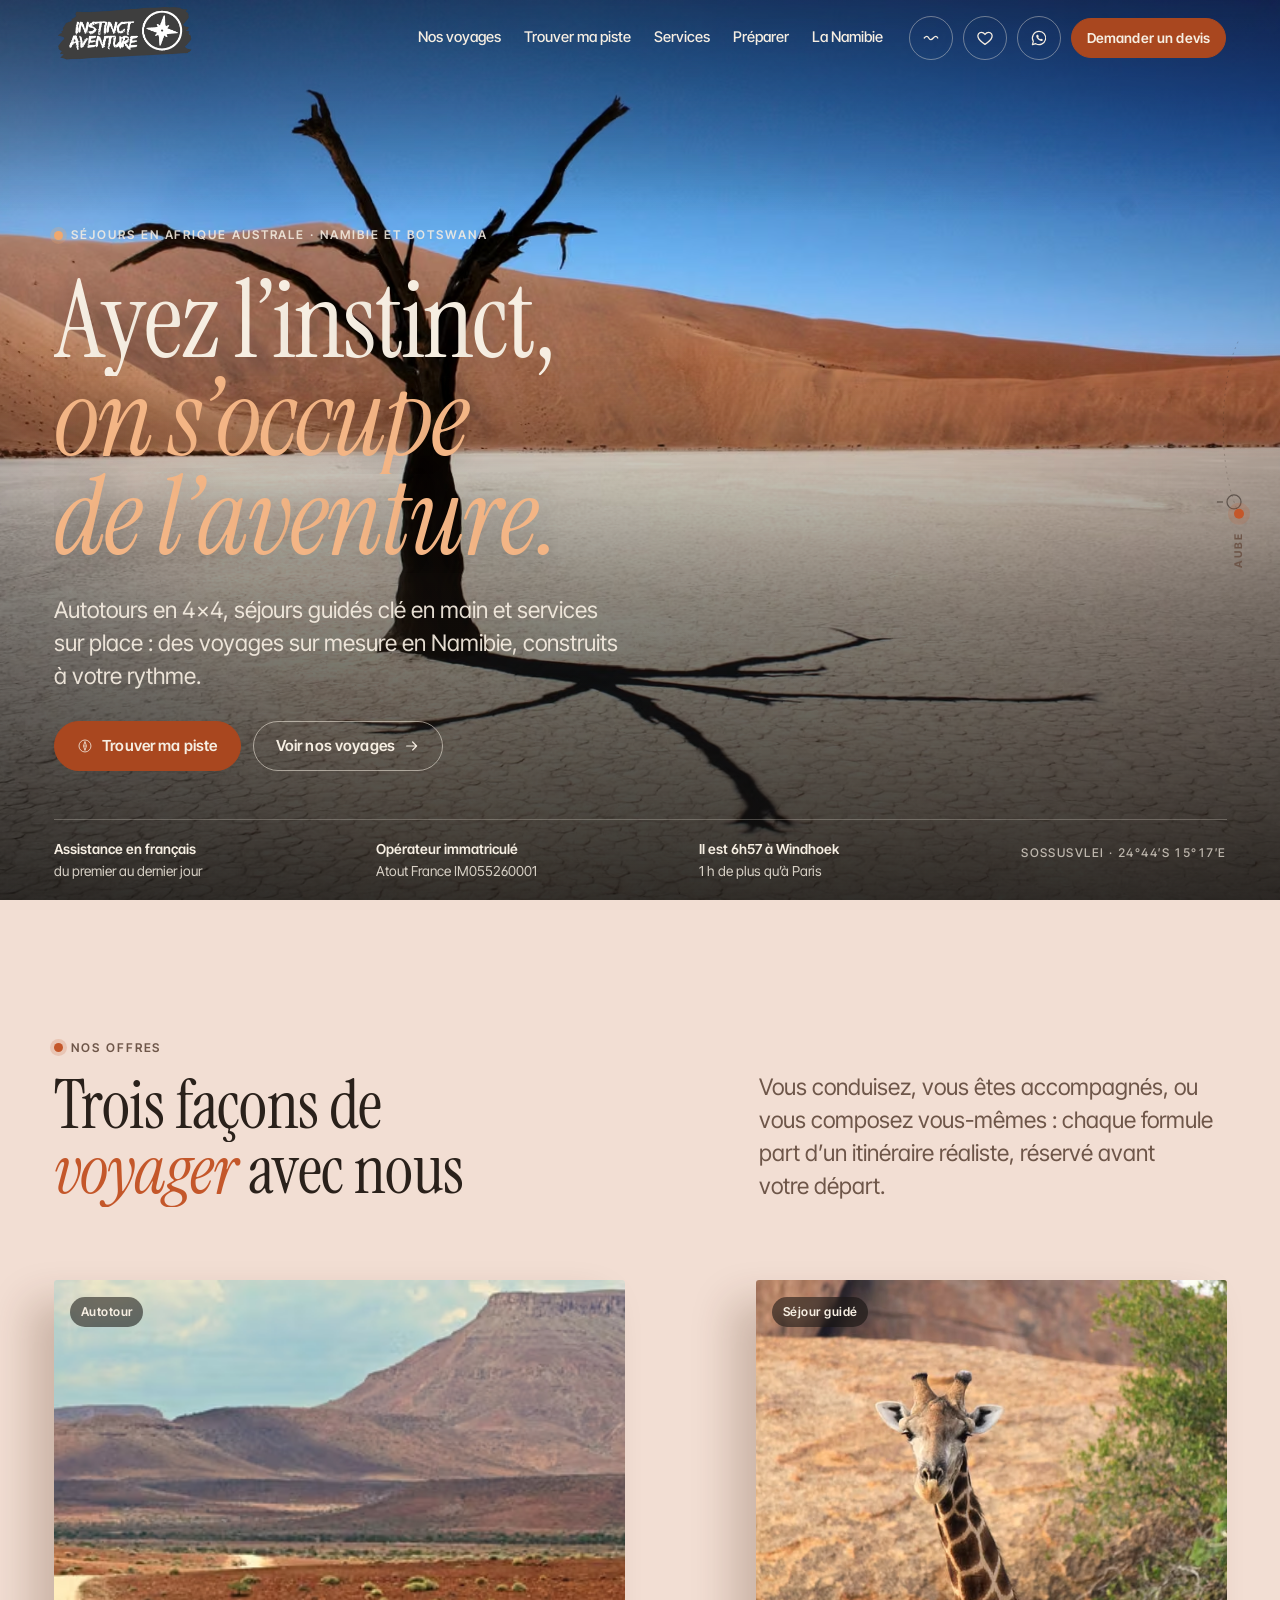
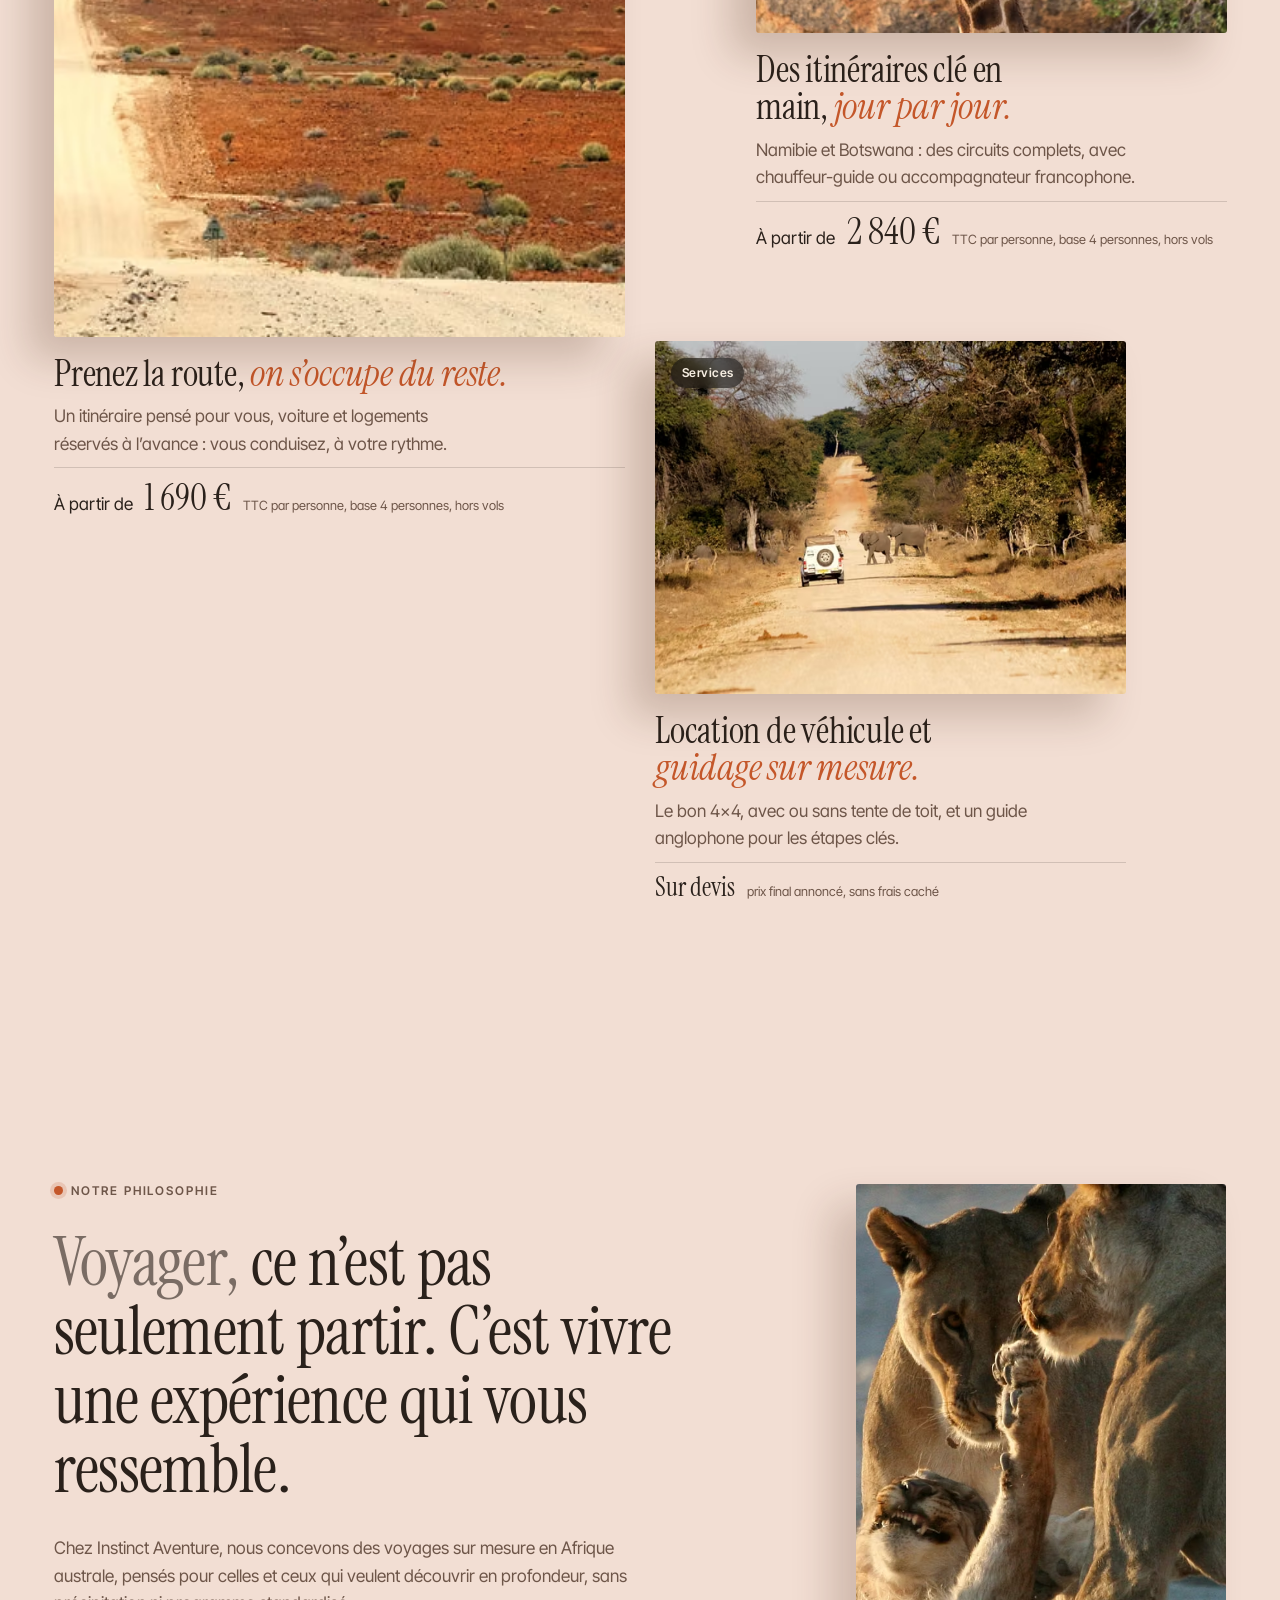
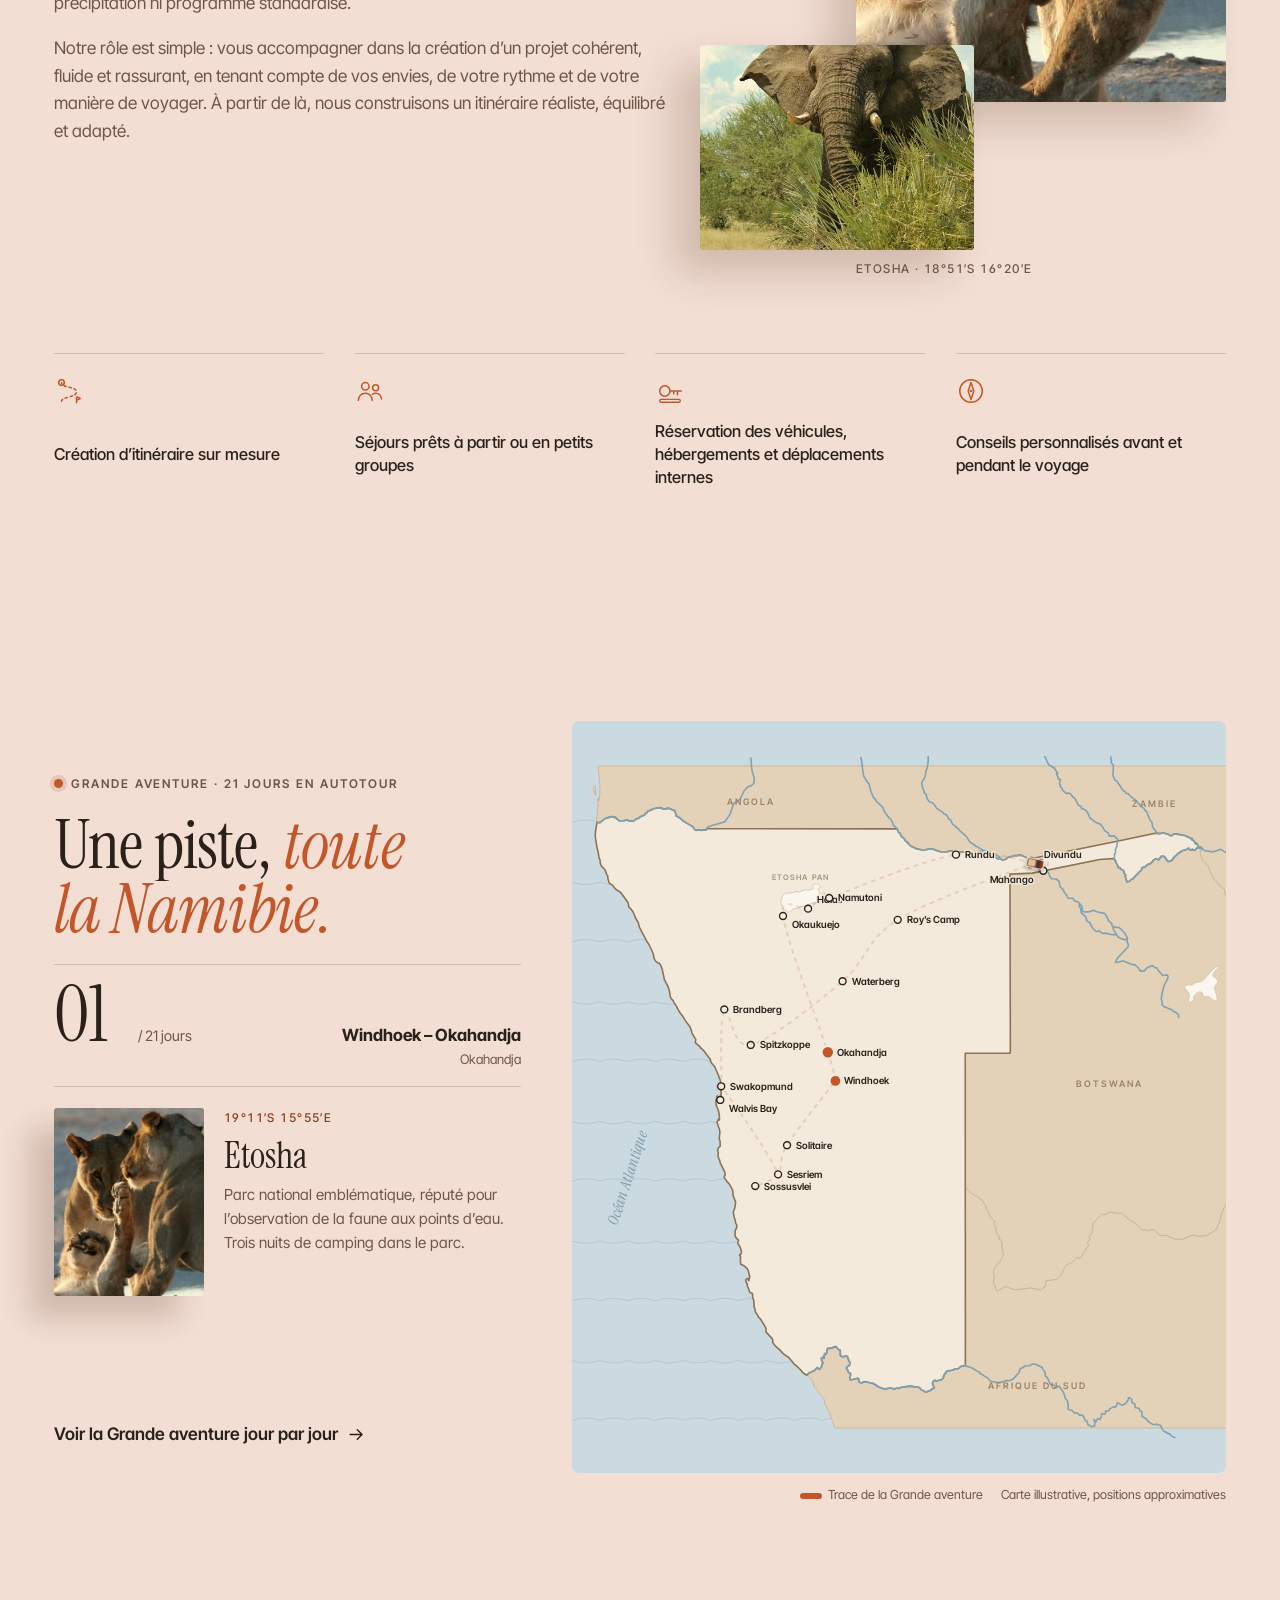
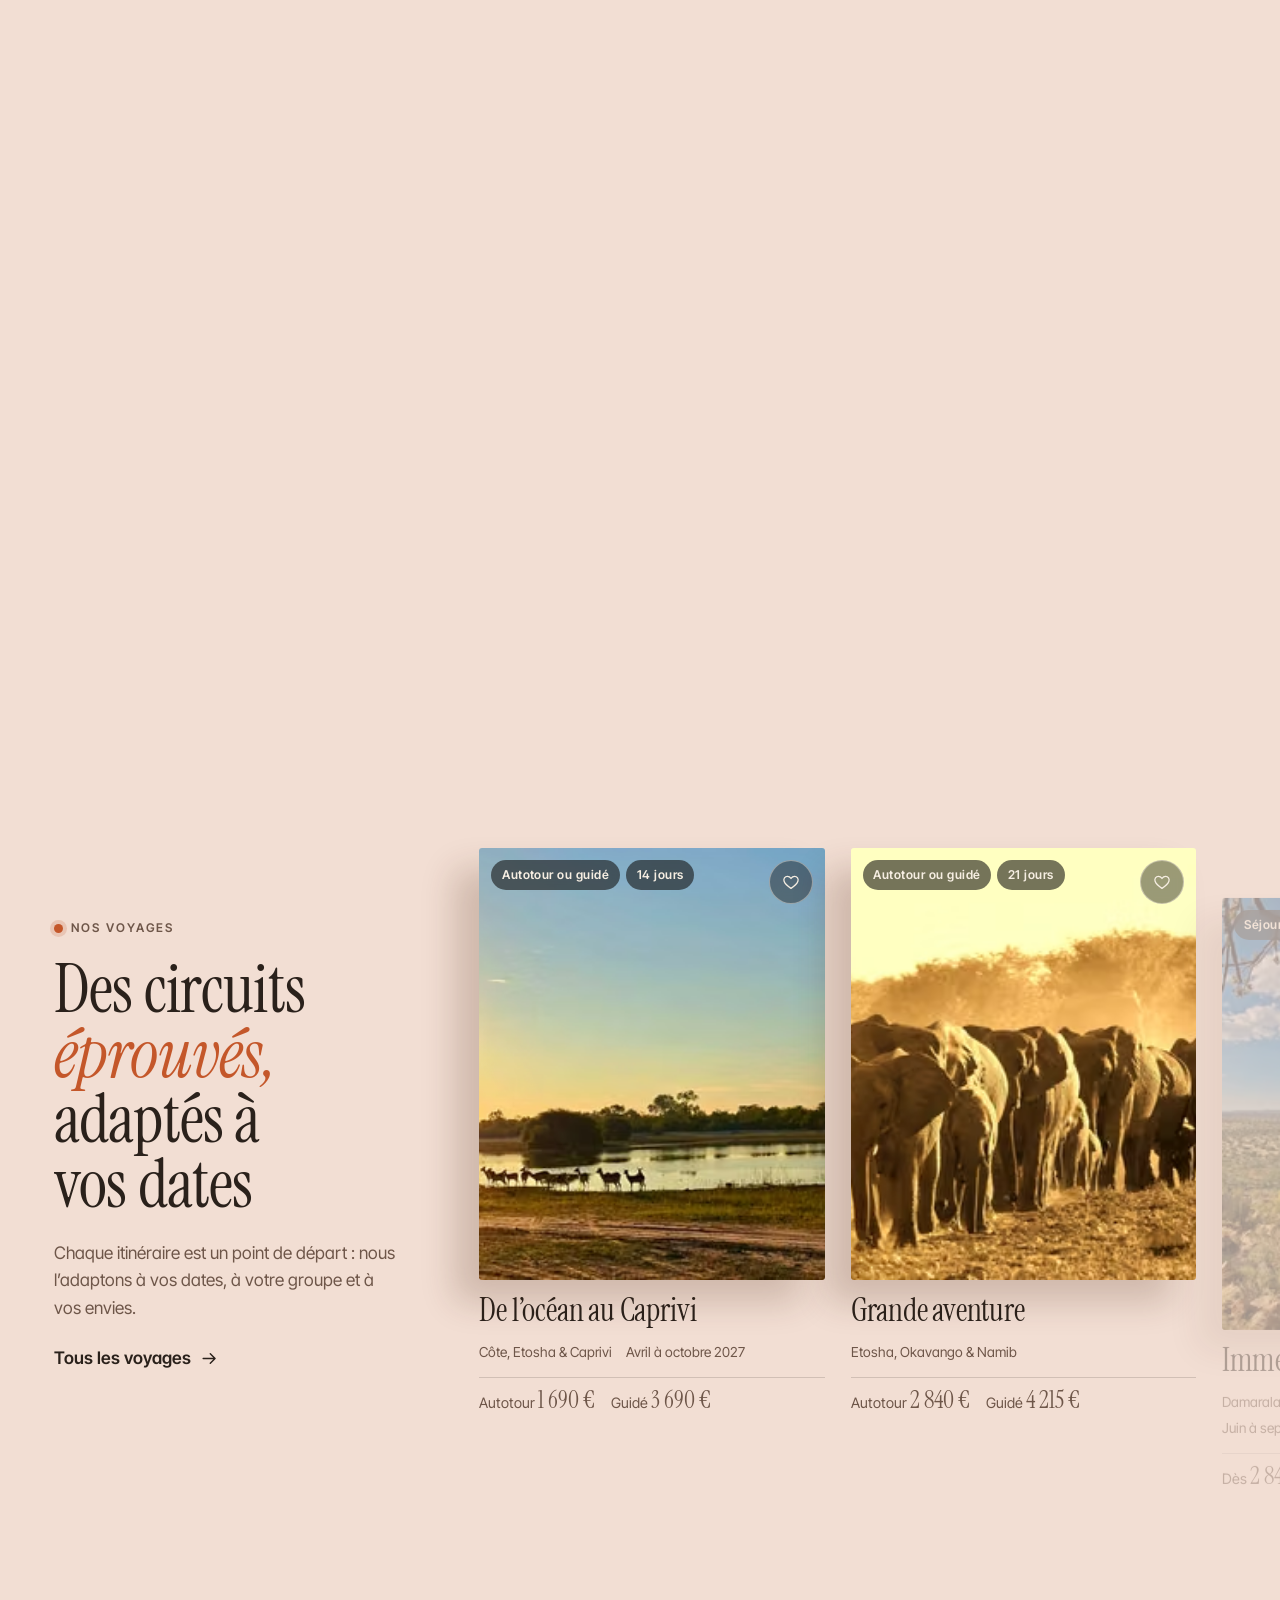
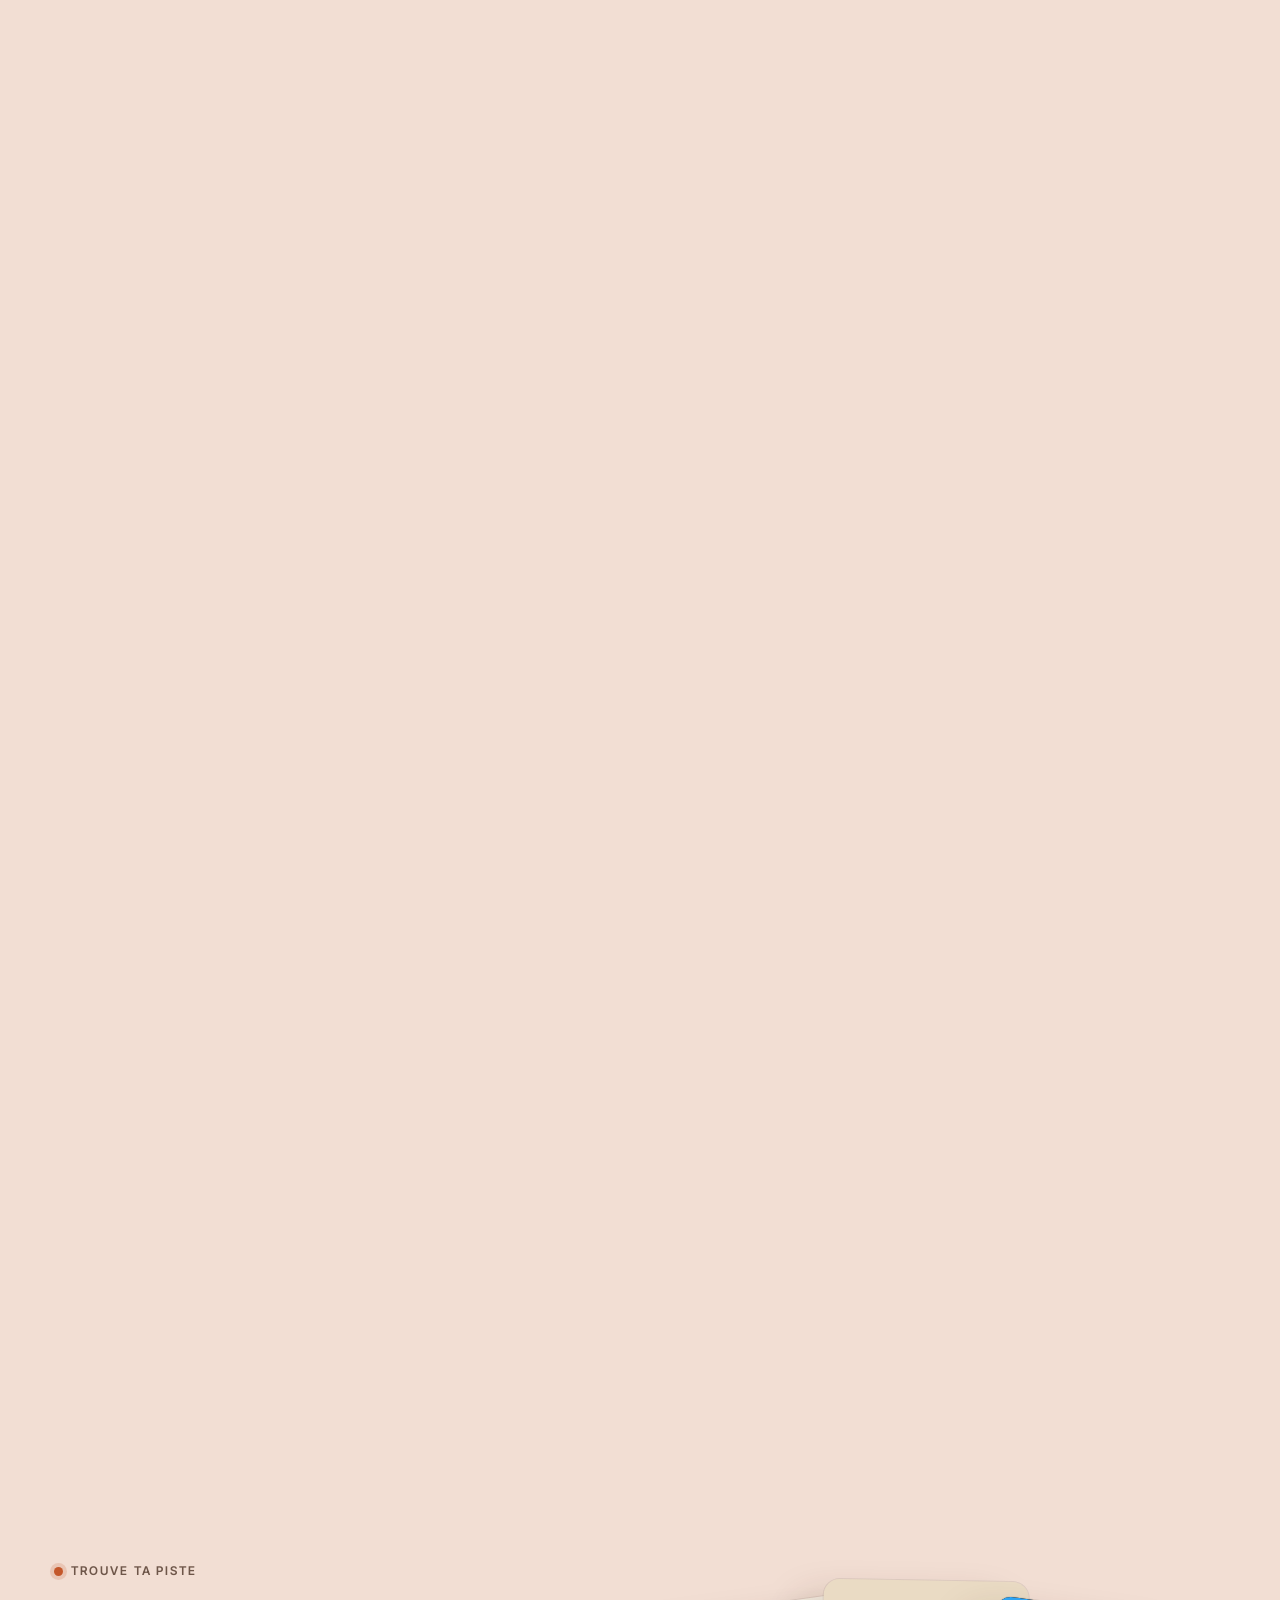
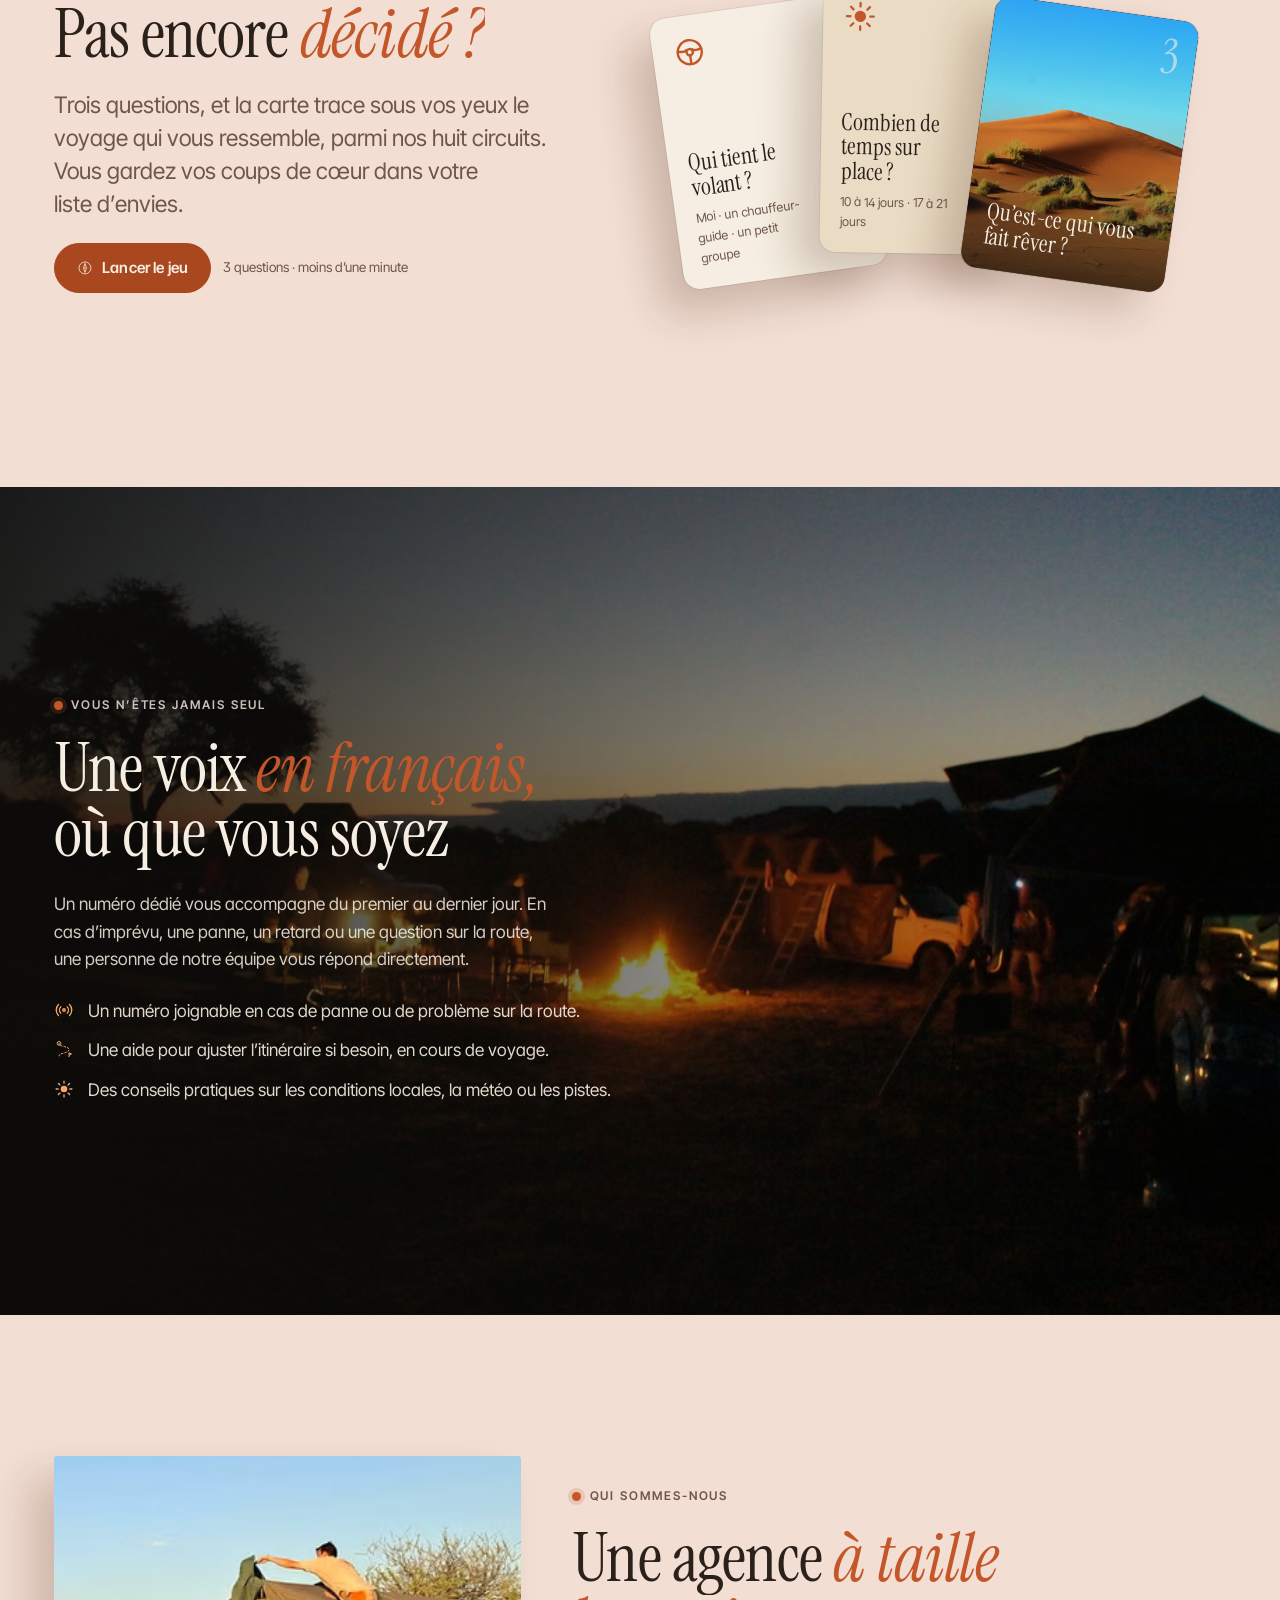
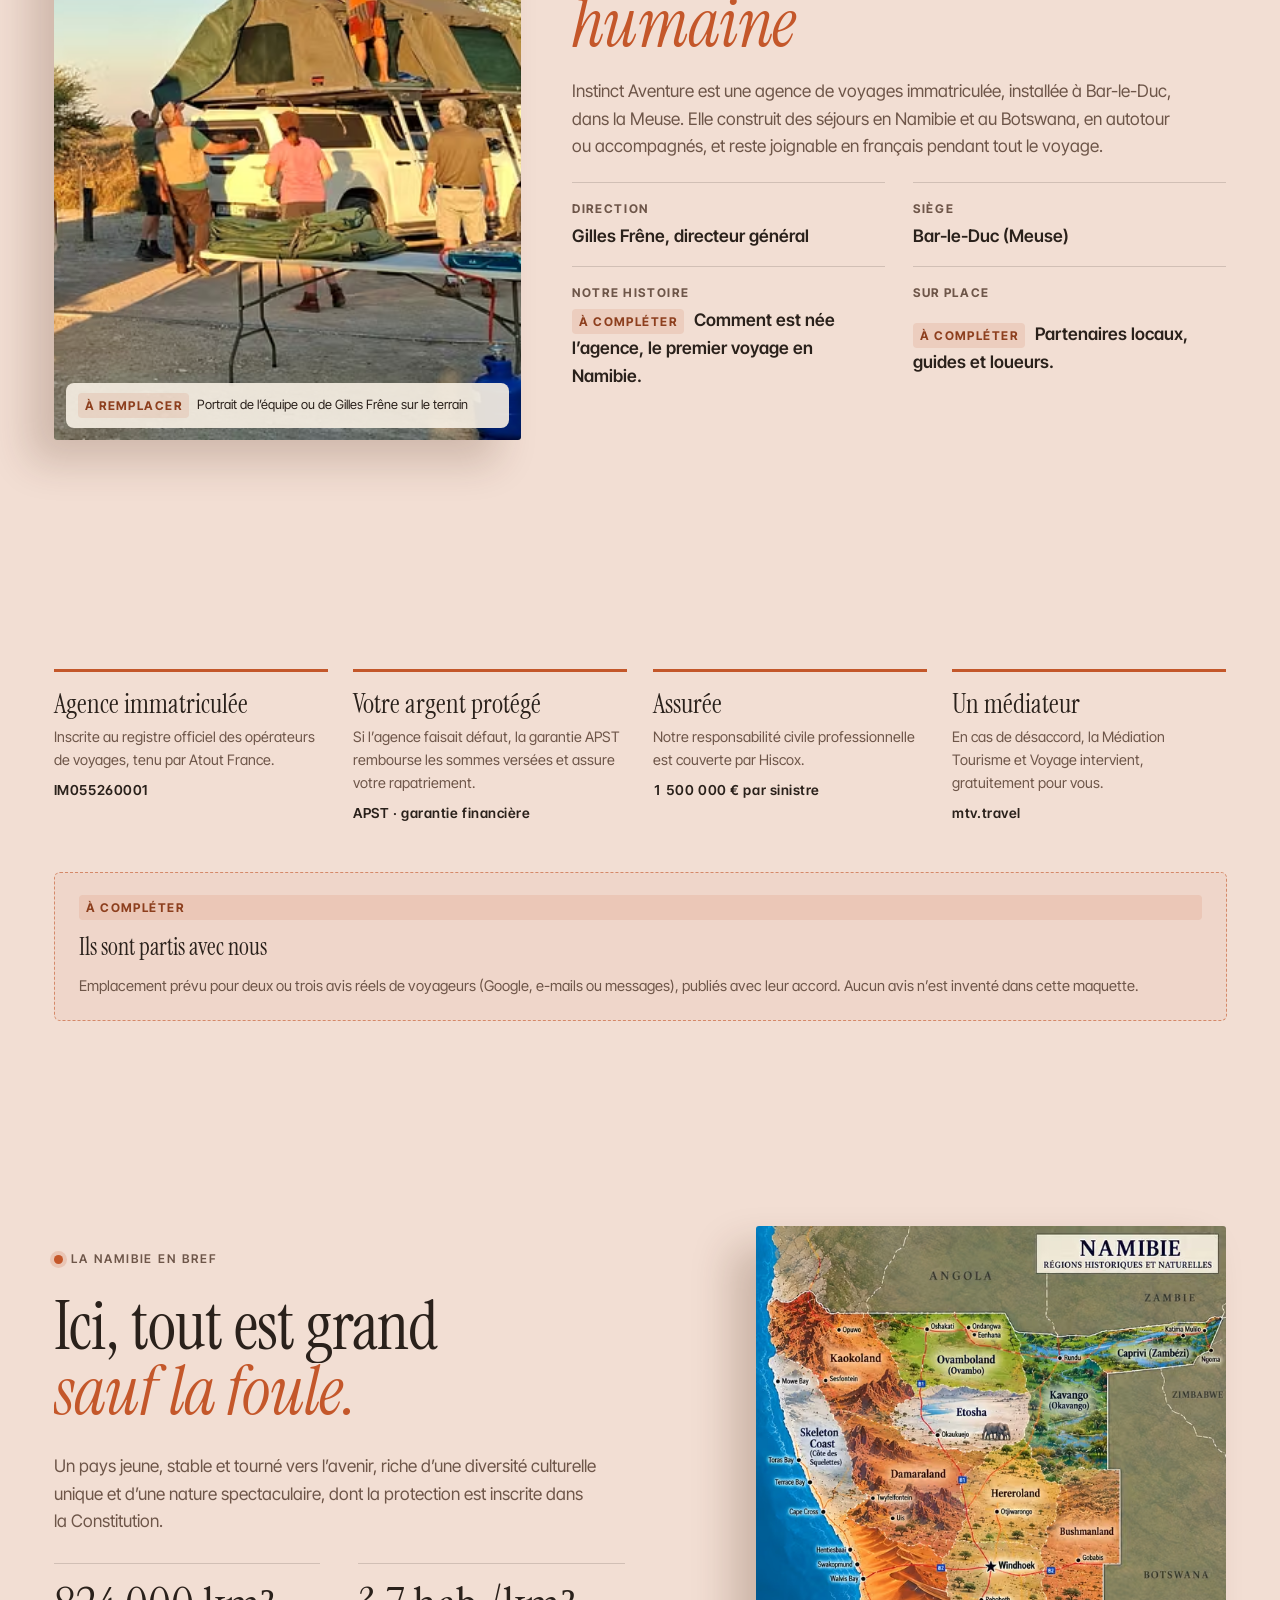
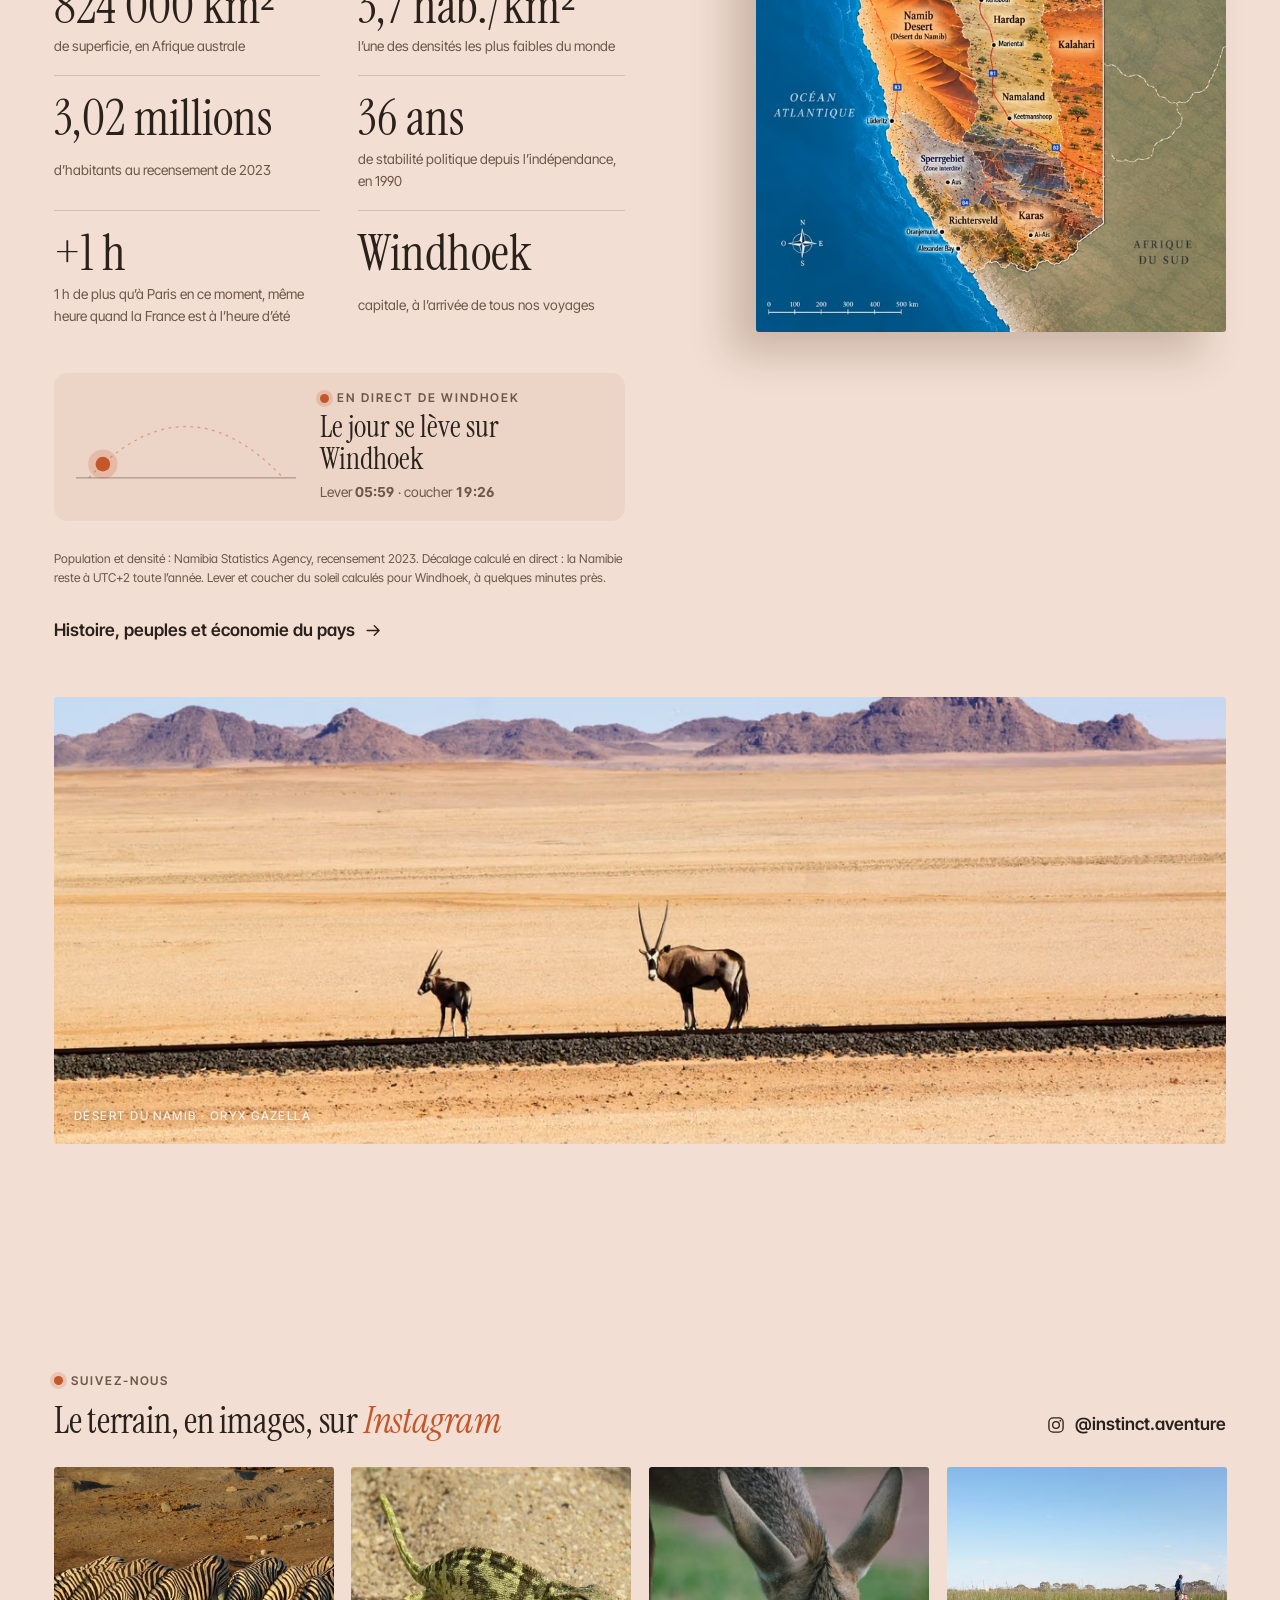
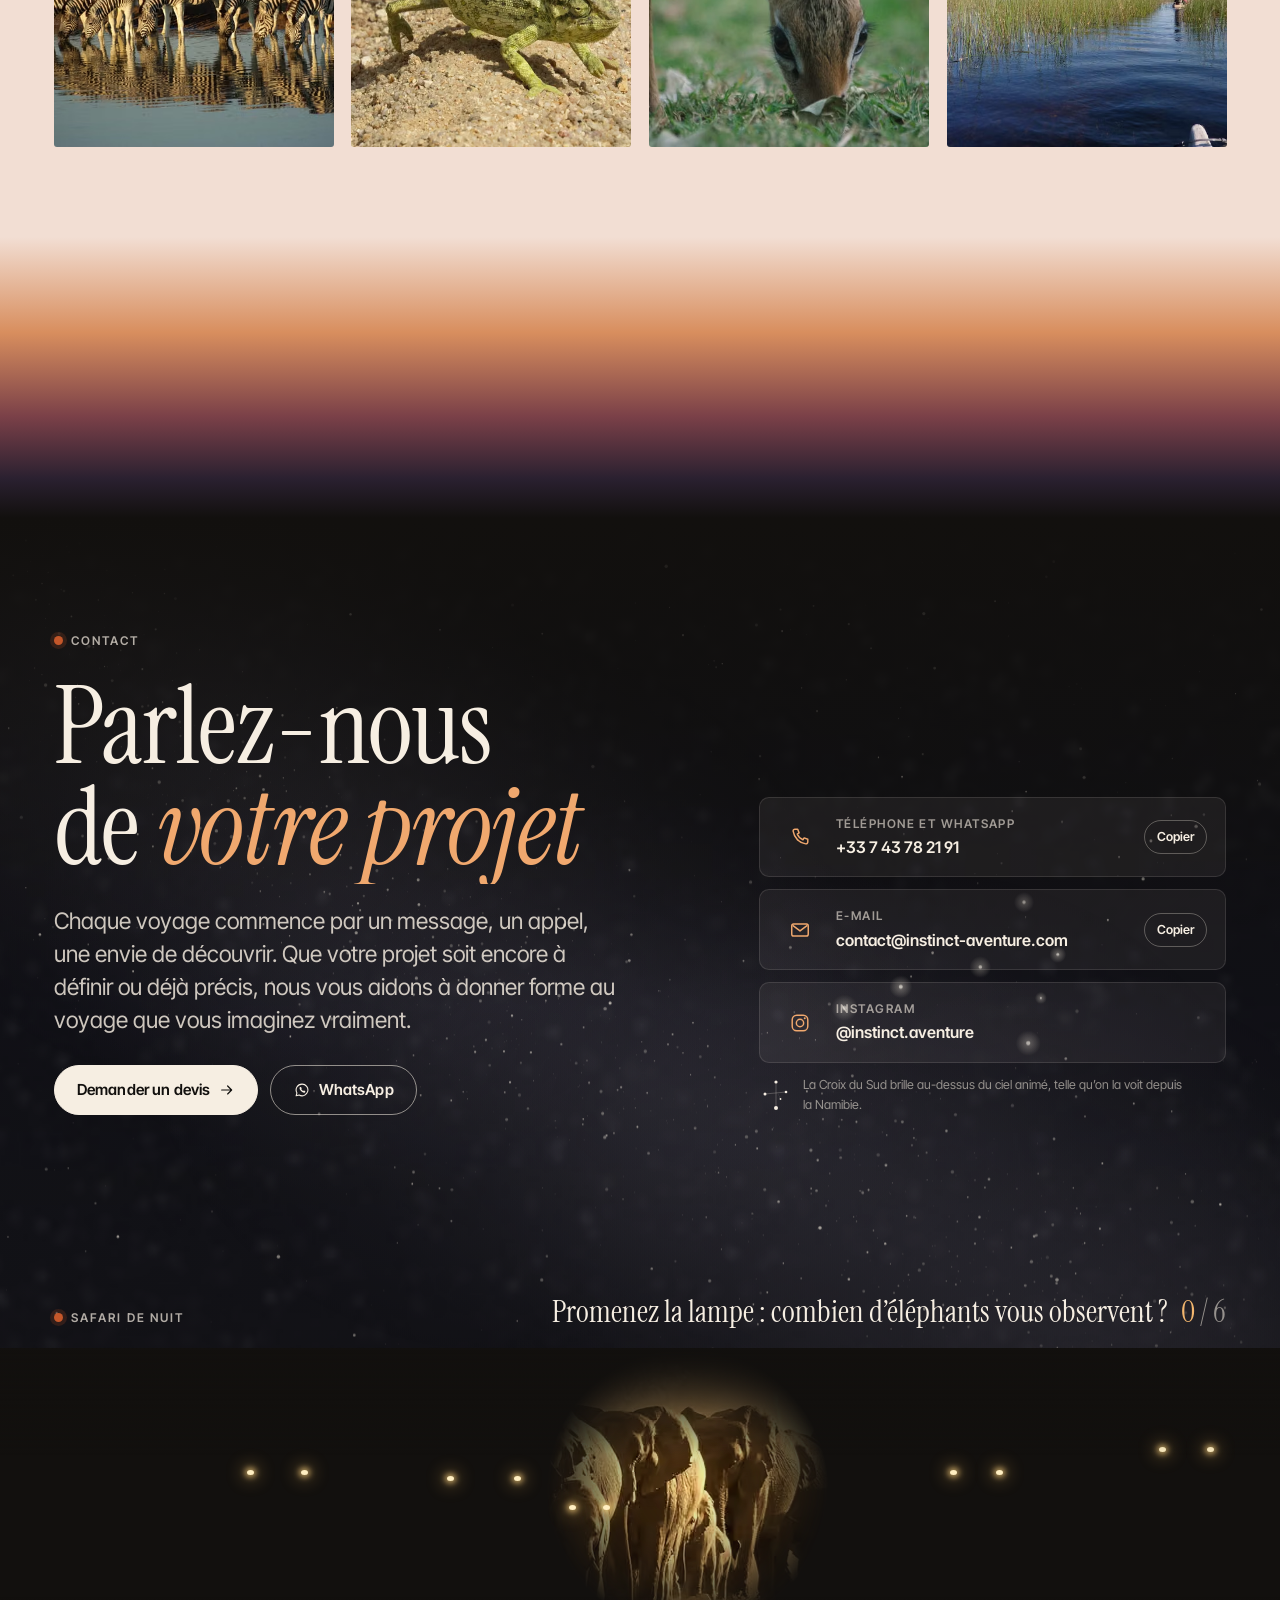
==== commit 412286c8: "Corrections audit : piste epinglee, carte des fiches et legende, filtres sur telephone, heros lisibl" ====
--- a/index.html
+++ b/index.html
@@ -8,7 +8,7 @@
 <meta name="theme-color" content="#12100E">
 <link rel="preload" href="assets/fonts/instrument-serif.woff2" as="font" type="font/woff2" crossorigin>
 <link rel="preload" href="assets/fonts/inter-tight.woff2" as="font" type="font/woff2" crossorigin>
-<link rel="stylesheet" href="assets/css/main.css?v=20261028">
+<link rel="stylesheet" href="assets/css/main.css?v=20261028-2">
 <link rel="icon" href="assets/img/favicon.png" type="image/png">
 <link rel="apple-touch-icon" href="assets/img/apple-touch-icon.png">
 <script type="speculationrules">{"prefetch":[{"where":{"and":[{"href_matches":"/*"},{"not":{"selector_matches":"[target=_blank]"}}]},"eagerness":"moderate"}]}</script>
@@ -767,15 +767,15 @@
 <script src="assets/js/vendor/Flip.min.js"></script>
 <script src="assets/js/vendor/lenis.min.js"></script>
 <script src="assets/js/vendor/ogl.min.js"></script>
-<script src="assets/js/data.js?v=20261028"></script>
-<script src="assets/js/map-data.js?v=20261028"></script>
-<script src="assets/js/core.js?v=20261028"></script>
-<script src="assets/js/devis.js?v=20261028"></script>
-<script src="assets/js/fav.js?v=20261028"></script>
-<script src="assets/js/quiz.js?v=20261028"></script>
-<script src="assets/js/map.js?v=20261028"></script>
-<script src="assets/js/gl.js?v=20261028"></script>
-
-<script src="assets/js/home.js?v=20261028"></script>
+<script src="assets/js/data.js?v=20261028-2"></script>
+<script src="assets/js/map-data.js?v=20261028-2"></script>
+<script src="assets/js/core.js?v=20261028-2"></script>
+<script src="assets/js/devis.js?v=20261028-2"></script>
+<script src="assets/js/fav.js?v=20261028-2"></script>
+<script src="assets/js/quiz.js?v=20261028-2"></script>
+<script src="assets/js/map.js?v=20261028-2"></script>
+<script src="assets/js/gl.js?v=20261028-2"></script>
+
+<script src="assets/js/home.js?v=20261028-2"></script>
 </body>
 </html>
--- a/assets/css/main.css
+++ b/assets/css/main.css
@@ -99,12 +99,12 @@
 .muted { color: var(--muted); }
 .eyebrow {
   display: inline-flex; align-items: center; gap: .7em;
-  font-family: var(--f-body); font-size: .74rem; font-weight: 600; line-height: 1.2;
+  font-family: var(--f-body); font-size: max(12px, .74rem); font-weight: 600; line-height: 1.2;
   letter-spacing: .16em; text-transform: uppercase; color: var(--muted);
 }
 .eyebrow::before { content: ""; width: 9px; height: 9px; border-radius: 50%; background: var(--accent); box-shadow: 0 0 0 4px color-mix(in srgb, var(--accent) 18%, transparent); flex: none; }
 .num { font-variant-numeric: tabular-nums lining-nums; }
-.coord { font-family: var(--f-body); font-size: .72rem; font-weight: 500; letter-spacing: .12em; text-transform: uppercase; font-variant-numeric: tabular-nums; }
+.coord { font-family: var(--f-body); font-size: max(12px, .72rem); font-weight: 500; letter-spacing: .12em; text-transform: uppercase; font-variant-numeric: tabular-nums; }
 .horizon { height: 1px; background: var(--line); transform-origin: left center; }
 
 /* Liens qui se tracent */
@@ -155,7 +155,7 @@
 }
 .chip--fill { background: var(--fg); color: var(--bg); border-color: transparent; }
 .chip--accent { background: var(--ochre-btn); color: var(--sand-lt); border-color: transparent; }
-.tag-demo { display: inline-block; font-size: .68rem; font-weight: 700; letter-spacing: .12em; text-transform: uppercase; padding: .25em .6em; border-radius: 4px; background: rgba(196, 87, 42, .12); color: var(--ochre-dk); }
+.tag-demo { display: inline-block; font-size: max(12px, .68rem); font-weight: 700; letter-spacing: .12em; text-transform: uppercase; padding: .25em .6em; border-radius: 4px; background: rgba(196, 87, 42, .12); color: var(--ochre-dk); }
 
 /* ---------- En-tête ---------- */
 .hd {
@@ -185,7 +185,7 @@
 .hd__clock { display: flex; flex-direction: column; align-items: flex-end; line-height: 1.15; font-size: .72rem; font-weight: 500; letter-spacing: .08em; text-transform: uppercase; opacity: .86; }
 .hd__clock b { font-size: .95rem; letter-spacing: .02em; font-weight: 600; }
 .icon-btn {
-  display: inline-grid; place-items: center; width: 42px; height: 42px; border-radius: 50%;
+  display: inline-grid; place-items: center; width: 44px; height: 44px; border-radius: 50%;
   border: 1px solid color-mix(in srgb, currentColor 40%, transparent); background: transparent; cursor: pointer; text-decoration: none;
   transition: background-color .3s var(--ease), color .3s var(--ease);
 }
@@ -434,7 +434,7 @@
   -webkit-mask-image: url("data:image/svg+xml,%3Csvg xmlns='http://www.w3.org/2000/svg' width='120' height='60'%3E%3Cfilter id='g'%3E%3CfeTurbulence baseFrequency='.9' numOctaves='2'/%3E%3CfeColorMatrix values='0 0 0 0 0 0 0 0 0 0 0 0 0 0 0 0 0 0 -1.6 1.25'/%3E%3C/filter%3E%3Crect width='120' height='60' filter='url(%23g)'/%3E%3C/svg%3E");
   mask-image: url("data:image/svg+xml,%3Csvg xmlns='http://www.w3.org/2000/svg' width='120' height='60'%3E%3Cfilter id='g'%3E%3CfeTurbulence baseFrequency='.9' numOctaves='2'/%3E%3CfeColorMatrix values='0 0 0 0 0 0 0 0 0 0 0 0 0 0 0 0 0 0 -1.6 1.25'/%3E%3C/filter%3E%3Crect width='120' height='60' filter='url(%23g)'/%3E%3C/svg%3E");
 }
-.stamp small { display: block; font-size: .62rem; letter-spacing: .14em; font-weight: 700; }
+.stamp small { display: block; font-size: max(12px, .62rem); letter-spacing: .14em; font-weight: 700; }
 
 /* ---------- Assistance ---------- */
 .serene { position: relative; color: var(--sand-lt); isolation: isolate; overflow: hidden; }
@@ -506,7 +506,7 @@
 .contact__cards { display: grid; gap: 12px; }
 .ccard { display: grid; grid-template-columns: 44px minmax(0, 1fr) auto; gap: 14px; align-items: center; padding: 16px 18px; border-radius: 10px; background: rgba(246, 238, 226, .06); border: 1px solid rgba(246, 238, 226, .12); }
 .ccard svg { width: 22px; height: 22px; color: #F0A86E; justify-self: center; }
-.ccard span { display: block; font-size: .74rem; letter-spacing: .12em; text-transform: uppercase; color: rgba(246, 238, 226, .6); font-weight: 600; }
+.ccard span { display: block; font-size: max(12px, .74rem); letter-spacing: .12em; text-transform: uppercase; color: rgba(246, 238, 226, .6); font-weight: 600; }
 .ccard b { font-weight: 600; font-size: 1rem; user-select: all; overflow-wrap: anywhere; }
 .ccard a { text-decoration: none; }
 .copy-btn { border: 1px solid rgba(246, 238, 226, .3); background: transparent; color: var(--sand-lt); border-radius: 999px; padding: 6px 12px; font-size: .78rem; font-weight: 600; cursor: pointer; }
@@ -516,7 +516,7 @@
 .ft { position: relative; border-top: 1px solid rgba(246, 238, 226, .14); padding-block: 48px max(28px, env(safe-area-inset-bottom, 0px)); font-size: .88rem; color: rgba(246, 238, 226, .72); }
 .ft__grid { display: grid; grid-template-columns: minmax(0, 4fr) repeat(3, minmax(0, 2.6fr)); gap: 32px clamp(20px, 3vw, 48px); }
 .ft__logo { width: 200px; }
-.ft h4 { margin: 0 0 12px; font-family: var(--f-body); font-size: .72rem; letter-spacing: .16em; text-transform: uppercase; color: rgba(246, 238, 226, .5); font-weight: 700; }
+.ft h4 { margin: 0 0 12px; font-family: var(--f-body); font-size: max(12px, .72rem); letter-spacing: .16em; text-transform: uppercase; color: rgba(246, 238, 226, .5); font-weight: 700; }
 .ft ul { list-style: none; margin: 0; padding: 0; display: grid; gap: 8px; }
 .ft a { text-decoration: none; }
 .ft a:hover { color: var(--sand-lt); }
@@ -593,7 +593,7 @@
 .filters { position: sticky; top: calc(var(--hd-h) + env(safe-area-inset-top, 0px)); transition: top .6s var(--ease); z-index: 20; display: grid; gap: 14px; padding: 16px 0 18px; background: var(--bg); border-bottom: 1px solid var(--line); margin-bottom: 28px; }
 .filters__row { display: flex; flex-wrap: wrap; gap: 8px 22px; align-items: center; }
 .filters__group { display: flex; flex-wrap: wrap; gap: 6px; align-items: center; }
-.filters__group > span { font-size: .72rem; font-weight: 700; letter-spacing: .14em; text-transform: uppercase; color: var(--muted); margin-right: 6px; }
+.filters__group > span { font-size: max(12px, .72rem); font-weight: 700; letter-spacing: .14em; text-transform: uppercase; color: var(--muted); margin-right: 6px; }
 .fbtn { min-height: 36px; padding: 0 14px; border-radius: 999px; border: 1px solid var(--line); background: transparent; font-size: .84rem; font-weight: 600; cursor: pointer; transition: background-color .3s, color .3s, border-color .3s; }
 .fbtn:hover { border-color: var(--fg); }
 .fbtn[aria-pressed="true"] { background: var(--fg); color: var(--bg); border-color: var(--fg); }
@@ -857,7 +857,7 @@
   .racc { flex: none; height: 120px; transition: height .7s var(--ease-out); }
   .racc.is-open { flex: none; height: 340px; }
   .racc__txt h3 { white-space: normal; }
-  .kit { font-size: .74rem; padding: 6px 10px; }
+  .kit { font-size: max(12px, .74rem); padding: 6px 10px; }
   .kit:nth-of-type(3) { right: 6px; }
 }
 @media (max-width: 640px) {
@@ -911,8 +911,8 @@
 .actionbar .icon-btn { flex: none; width: 46px; height: 46px; color: var(--fg); }
 .actionbar__price { flex: 1.3; display: grid; line-height: 1.1; }
 .actionbar__price b { font-family: var(--f-display); font-weight: 400; font-size: 1.55rem; font-variant-numeric: tabular-nums; }
-.actionbar__price span { font-size: .74rem; color: var(--muted); }
-@media (max-width: 900px) { .actionbar { display: flex; } .ft { padding-bottom: max(90px, calc(env(safe-area-inset-bottom, 0px) + 80px)); } }
+.actionbar__price span { font-size: max(12px, .74rem); color: var(--muted); }
+@media (max-width: 900px) { .actionbar { display: flex; } .ft { padding-bottom: calc(var(--barres-h, 80px) + 10px); } }
 body.menu-open .actionbar, html.devis-open .actionbar { transform: translateY(110%); }
 
 .hero--fiche .hero__content { position: relative; }
@@ -957,7 +957,7 @@
 .trip:focus-within .trip__fig img { transform: scale(1.06); }
 .trip__chips { right: 64px; }
 .fav-btn--card {
-  position: absolute; right: 12px; top: 12px; z-index: 3; width: 42px; height: 42px; border-radius: 50%;
+  position: absolute; right: 12px; top: 12px; z-index: 3; width: 44px; height: 44px; border-radius: 50%;
   display: grid; place-items: center; cursor: pointer; color: var(--sand-lt);
   border: 1px solid rgba(246, 238, 226, .45); background: rgba(18, 16, 14, .42);
   -webkit-backdrop-filter: blur(6px); backdrop-filter: blur(6px); transition: background-color .3s, color .3s, transform .3s var(--ease);
@@ -1139,7 +1139,7 @@
 
 /* Tri */
 .sort { display: inline-flex; align-items: center; gap: 8px; margin-left: auto; font-size: .86rem; }
-.sort > span { font-size: .72rem; font-weight: 700; letter-spacing: .14em; text-transform: uppercase; color: var(--muted); }
+.sort > span { font-size: max(12px, .72rem); font-weight: 700; letter-spacing: .14em; text-transform: uppercase; color: var(--muted); }
 .sort select {
   min-height: 36px; padding: 0 34px 0 14px; border-radius: 999px; border: 1px solid var(--line); background: transparent; color: inherit; font: inherit; font-weight: 600; cursor: pointer;
   -webkit-appearance: none; appearance: none;
@@ -1165,7 +1165,7 @@
 .when { margin-top: 30px; display: grid; gap: 16px; }
 .when__head { margin: 0; font-size: 1.05rem; }
 .when__head b { font-family: var(--f-display); font-weight: 400; font-size: 1.7rem; margin-right: 4px; }
-.when__sub { margin: 10px 0 0; font-size: .72rem; font-weight: 700; letter-spacing: .14em; text-transform: uppercase; color: var(--muted); }
+.when__sub { margin: 10px 0 0; font-size: max(12px, .72rem); font-weight: 700; letter-spacing: .14em; text-transform: uppercase; color: var(--muted); }
 .when__grid { display: grid; grid-template-columns: repeat(auto-fill, minmax(260px, 1fr)); gap: 12px; }
 .wcard { display: grid; grid-template-columns: 92px minmax(0, 1fr); gap: 14px; align-items: center; padding: 10px; border-radius: 10px; border: 1px solid var(--line); text-decoration: none; transition: border-color .3s, background-color .3s, transform .4s var(--ease); }
 .wcard:hover { border-color: var(--fg); transform: translateY(-2px); background: color-mix(in srgb, var(--bg-2) 60%, transparent); }
@@ -1202,7 +1202,7 @@
   .sort { margin-left: 0; }
   .envie { grid-template-columns: 70px minmax(0, 1fr) auto; }
   .envie img { width: 70px; height: 56px; }
-  .hd .env-btn { width: 38px; height: 38px; }
+  .hd .env-btn { width: 44px; height: 44px; }
 }
 
 /* Accueil : le jeu « Trouve ta piste » */
@@ -1245,7 +1245,7 @@
 .agence__text { display: grid; gap: 22px; }
 .agence__facts { display: grid; grid-template-columns: repeat(2, minmax(0, 1fr)); gap: 0 28px; margin: 0; }
 .agence__facts div { display: grid; gap: 4px; padding-block: 16px; border-top: 1px solid var(--line); }
-.agence__facts dt { font-size: .72rem; font-weight: 700; letter-spacing: .14em; text-transform: uppercase; color: var(--muted); }
+.agence__facts dt { font-size: max(12px, .72rem); font-weight: 700; letter-spacing: .14em; text-transform: uppercase; color: var(--muted); }
 .agence__facts dd { margin: 0; font-weight: 600; }
 .agence__facts .tag-demo { margin-right: 6px; }
 
@@ -1513,3 +1513,73 @@
 .stamp { background: rgba(163, 68, 29, .94); }
 .chip--km { color: #82321A; }
 .prep--road h2 em { color: #F0A86E; }
+
+/* ---------- Corrections (audit, étape 2) ---------- */
+/* piste épinglée de l'accueil : tout tient dans l'écran, sous l'en-tête mesuré (--entete-h) */
+@media (min-width: 1101px) {
+  .piste__in { height: 100svh; min-height: 0; grid-template-rows: minmax(0, 1fr); align-items: stretch; padding-block: calc(var(--entete-h, var(--hd-h)) + 16px) 24px; }
+  .piste__text { display: flex; flex-direction: column; justify-content: center; gap: clamp(10px, 2.4svh, 22px); min-height: 0; }
+  .piste__text > * { flex: none; }
+  .piste__map { display: grid; grid-template-rows: minmax(0, 1fr) auto; justify-items: end; min-height: 0; }
+  .piste__map .map { height: 100%; max-height: 780px; width: auto; max-width: 100%; aspect-ratio: 940 / 910; align-self: end; }
+}
+@media (min-width: 1101px) and (max-height: 820px) {
+  .piste__text h2 { font-size: clamp(2rem, 6.4svh, 3.4rem); }
+  .piste__day { padding-block: 10px; }
+  .piste__day .big { font-size: clamp(2.6rem, 7svh, 4rem); }
+  .regions { min-height: 220px; }
+  .region { grid-template-columns: 116px minmax(0, 1fr); gap: 16px; }
+  .region h3 { font-size: var(--step-1); margin-bottom: 4px; }
+  .region .coord { margin-bottom: 6px; }
+  .region p { font-size: .9rem; }
+}
+@media (min-width: 1101px) and (max-height: 600px) {
+  .piste__text .eyebrow { display: none; }
+  .regions { min-height: 180px; }
+  .region { grid-template-columns: 92px minmax(0, 1fr); }
+}
+/* carte collante des fiches : carte et légende tiennent dans la fenêtre sous l'en-tête mesuré */
+@media (min-width: 1101px) {
+  .days__map {
+    top: calc(var(--entete-h, var(--hd-h)) + 80px + env(safe-area-inset-top, 0px));
+    display: flex; flex-direction: column;
+    max-height: calc(100svh - var(--entete-h, var(--hd-h)) - 80px - env(safe-area-inset-top, 0px));
+  }
+  .days__map .map { flex: 0 1 auto; min-height: 0; }
+  .days__map .map-note { flex: none; margin-block: 10px 16px; }
+}
+/* catalogue sur téléphone : les filtres restent dans le flux au lieu de manger l'écran */
+@media (max-width: 900px) {
+  .filters { position: static; }
+}
+/* héros des fiches et de « Nos voyages » sur téléphone : voile plus dense sous le texte */
+@media (max-width: 640px) {
+  .hero--short::after {
+    background:
+      linear-gradient(180deg, rgba(18, 16, 14, .55) 0%, rgba(18, 16, 14, 0) 30%),
+      linear-gradient(0deg, rgba(14, 12, 10, .9) 0%, rgba(14, 12, 10, .72) 45%, rgba(14, 12, 10, 0) 88%);
+  }
+  .hero--short .crumbs, .hero--short .eyebrow, .hero--short h1 em { text-shadow: 0 1px 14px rgba(14, 12, 10, .7); }
+}
+/* titre des fiches : la partie en italique passe toujours à la ligne, le nombre de lignes ne change plus
+   entre la police de secours, la police chargée et le découpage en lettres (CLS) */
+.hero--fiche h1 em { display: block; }
+/* compte à rebours : place réservée, la ligne ne change pas de longueur au calcul */
+[data-countdown] { display: inline-block; min-width: 18ch; white-space: nowrap; }
+/* tampon du carnet sur téléphone : petit, en haut à droite sous l'en-tête */
+@media (max-width: 640px) {
+  .slam { left: auto; right: max(12px, env(safe-area-inset-right, 0px)); bottom: auto; top: calc(var(--entete-h, var(--hd-h)) + env(safe-area-inset-top, 0px) + 10px); }
+  .slam .stamp { font-size: .8rem; padding: 8px 12px 6px; }
+}
+/* cibles tactiles : 44 px sans bouger la mise en page (marge négative compensée) */
+.link-arrow { padding-block: 10px; margin-block: -10px; }
+.trip__link { display: inline-block; padding-block: 11px; margin-block: -11px; }
+.crumbs a { display: inline-block; min-width: 46px; padding-block: 12px; margin-block: -12px; }
+.subnav nav a { min-width: 46px; text-align: center; }
+li > a.link, b > a.link { padding-block: 13px; background-position: 0 calc(100% - 11px); }
+.ccard b a { display: inline-block; padding-block: 12px; margin-block: -12px; }
+.check-reset { padding-block: 12px; margin-block: -12px; }
+.range input { height: 44px; }
+.cmp-check { min-height: 46px; }
+.cmp-check input { width: 20px; height: 20px; }
+.chip sup { font-size: max(12px, .8em); line-height: 0; }
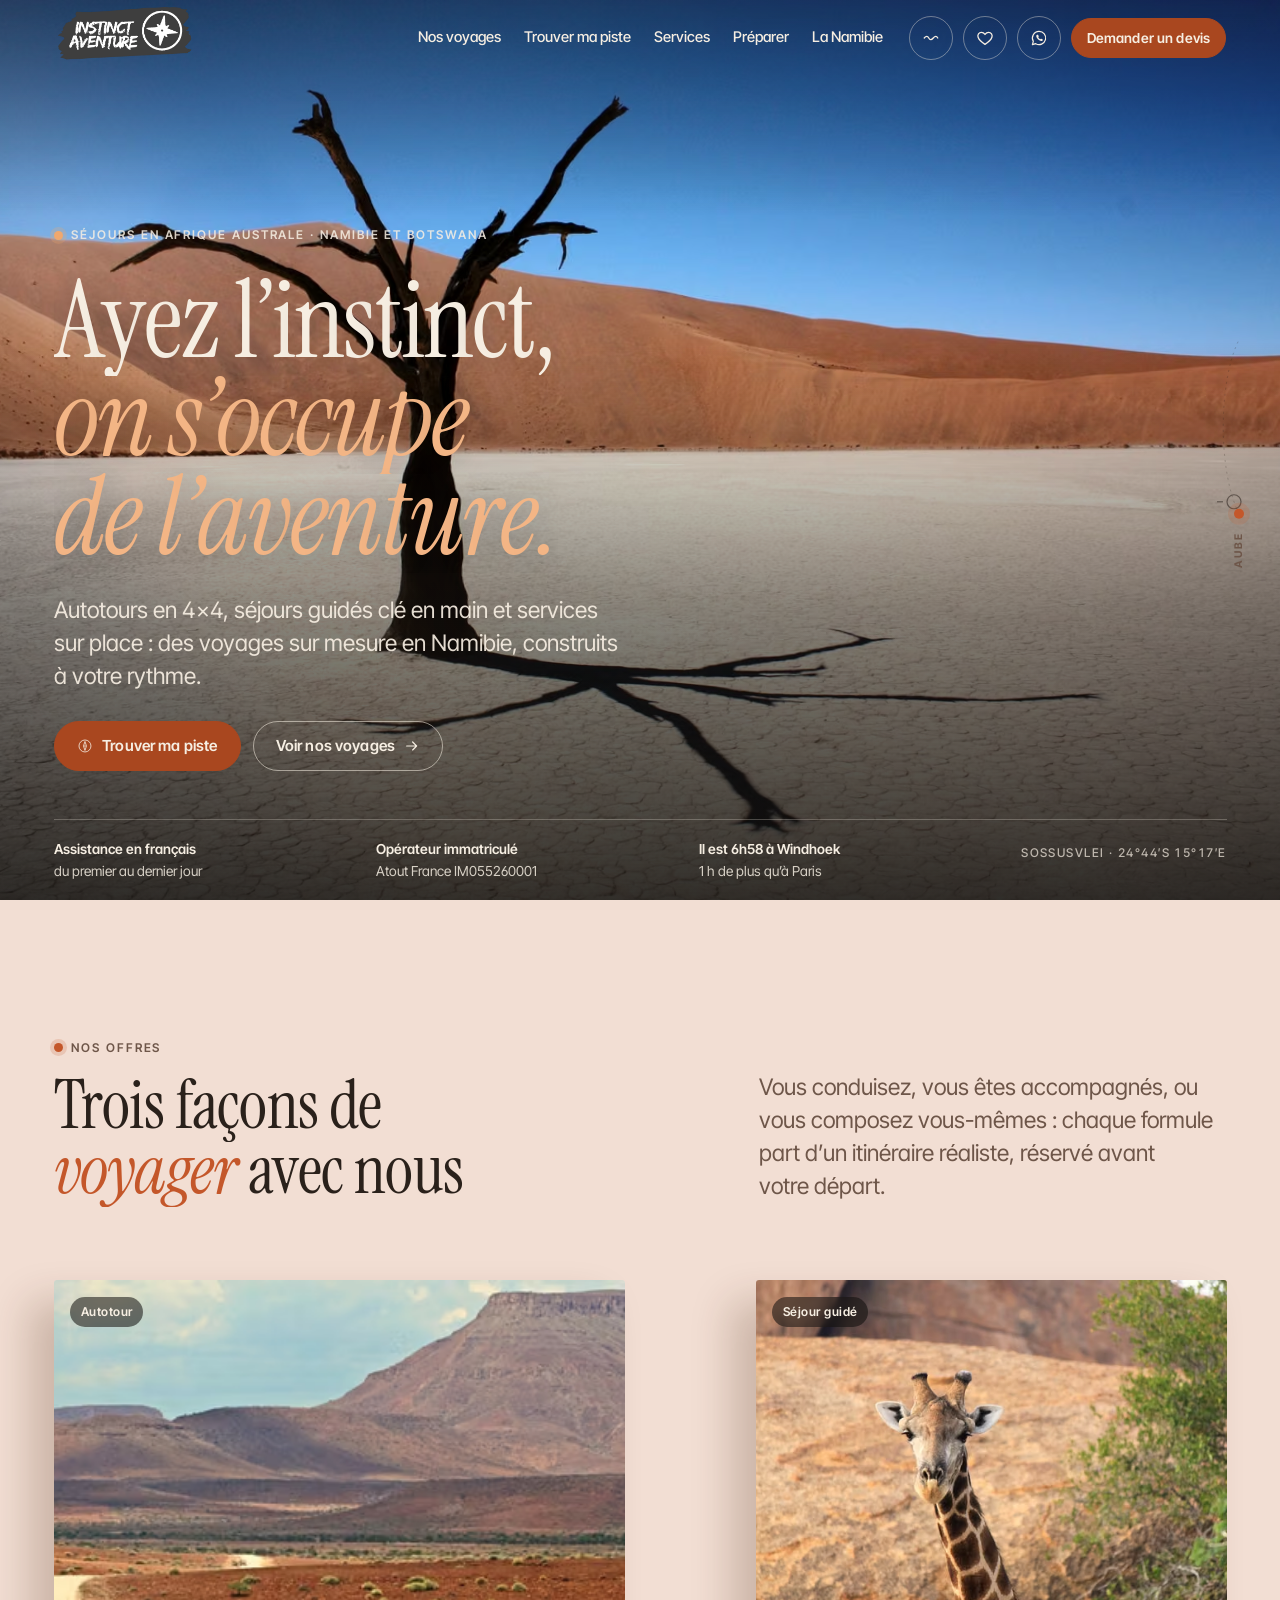
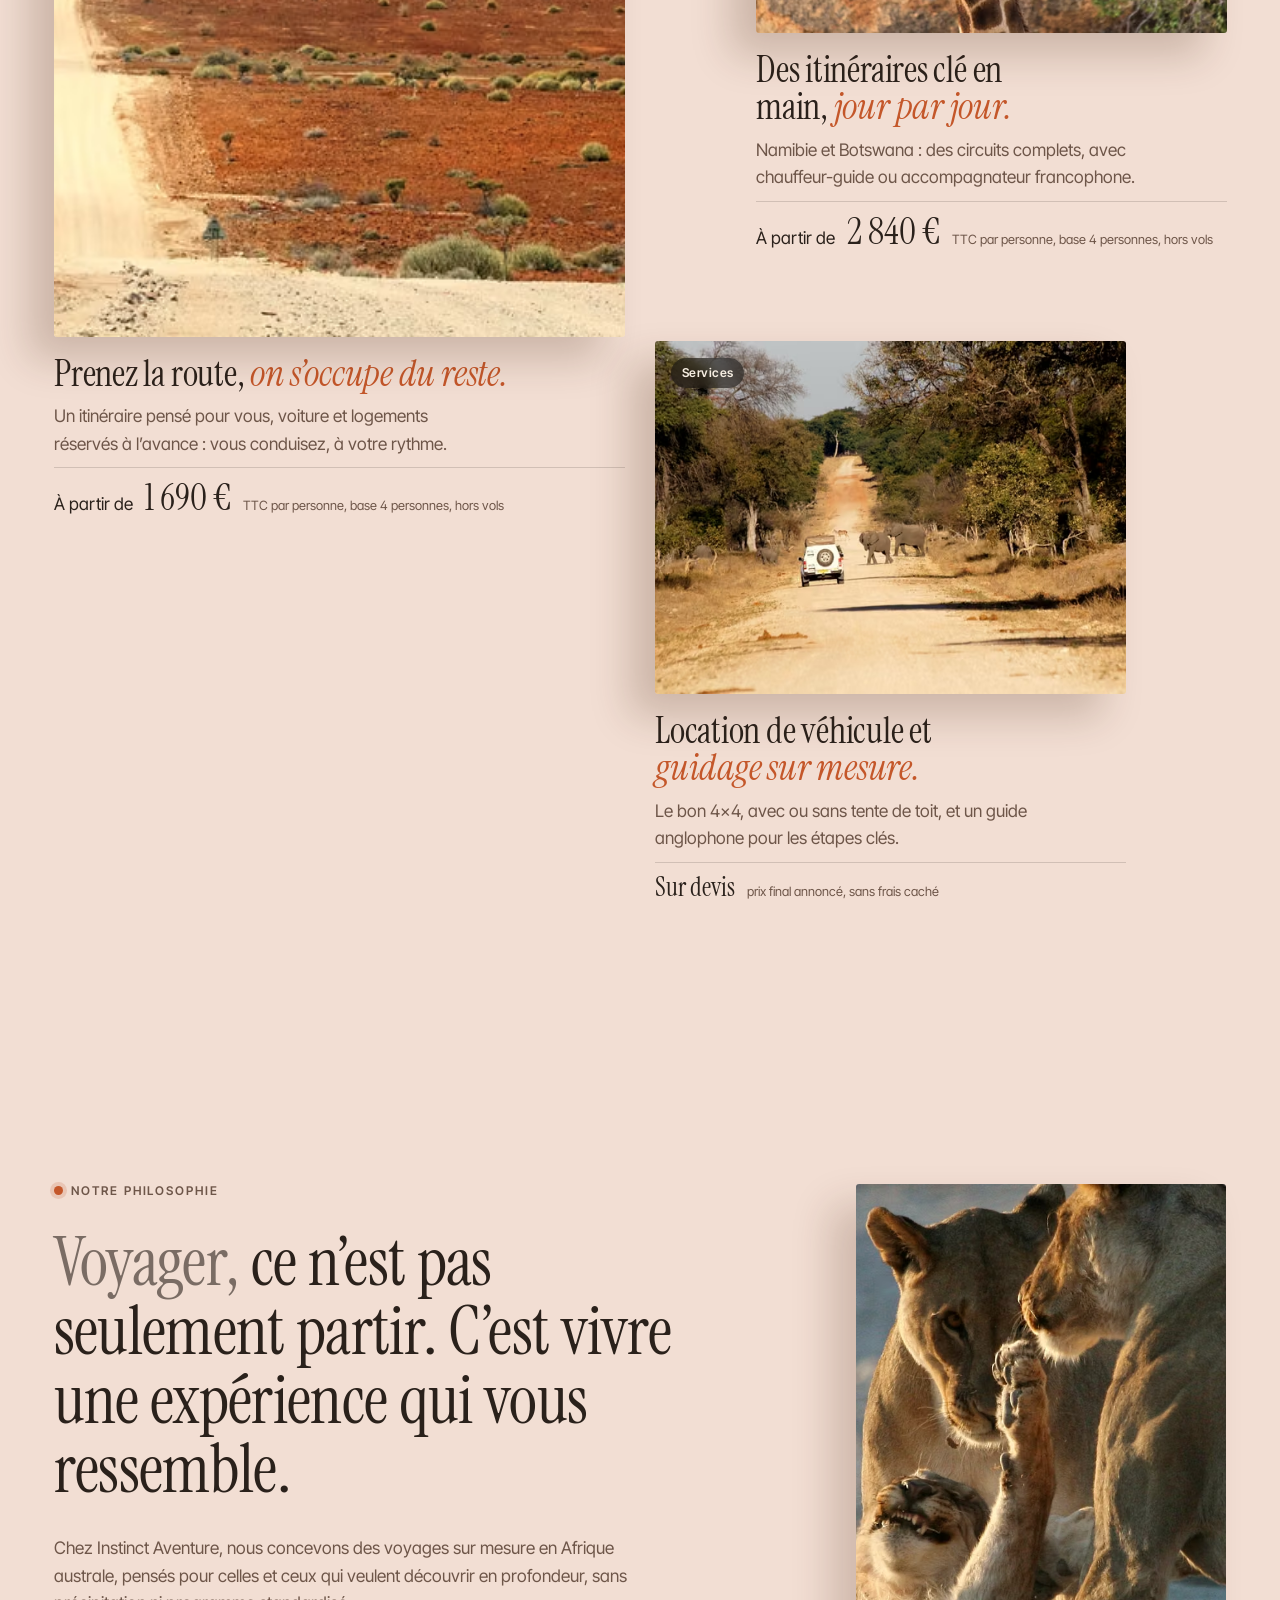
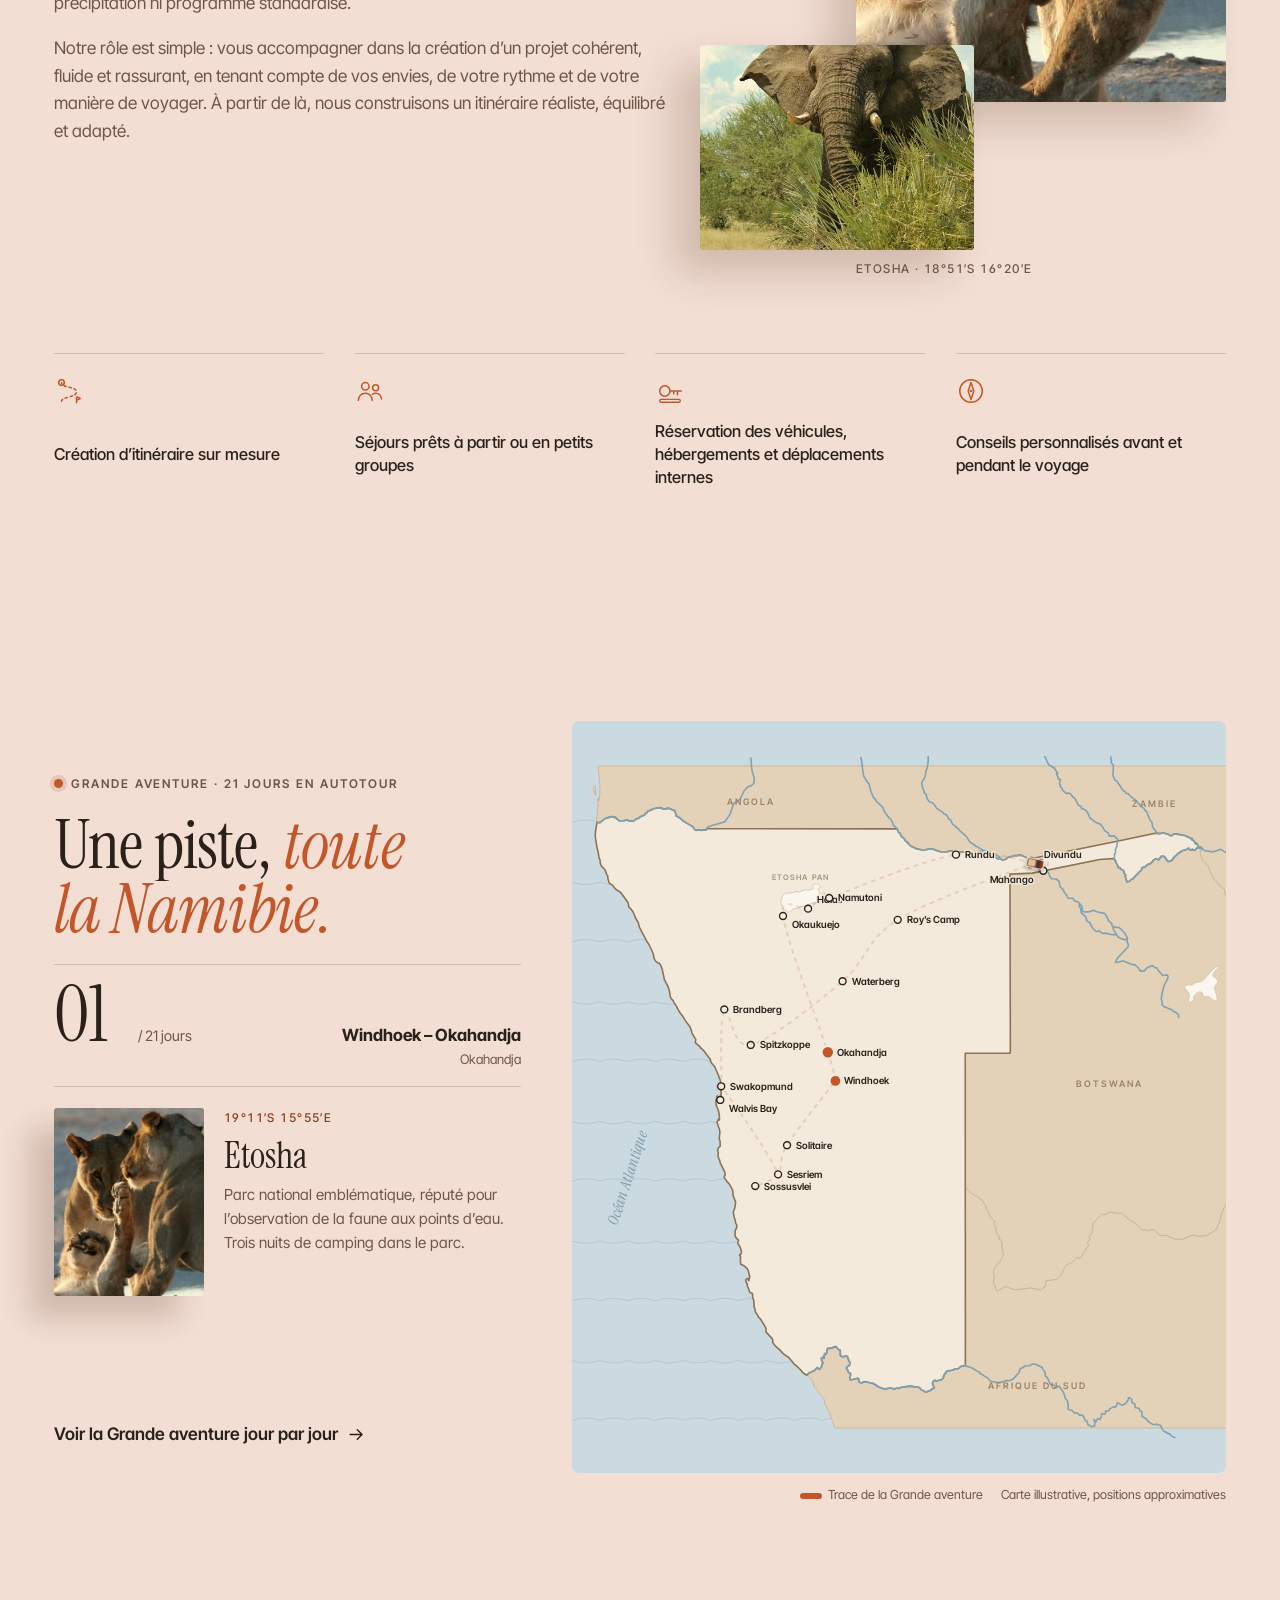
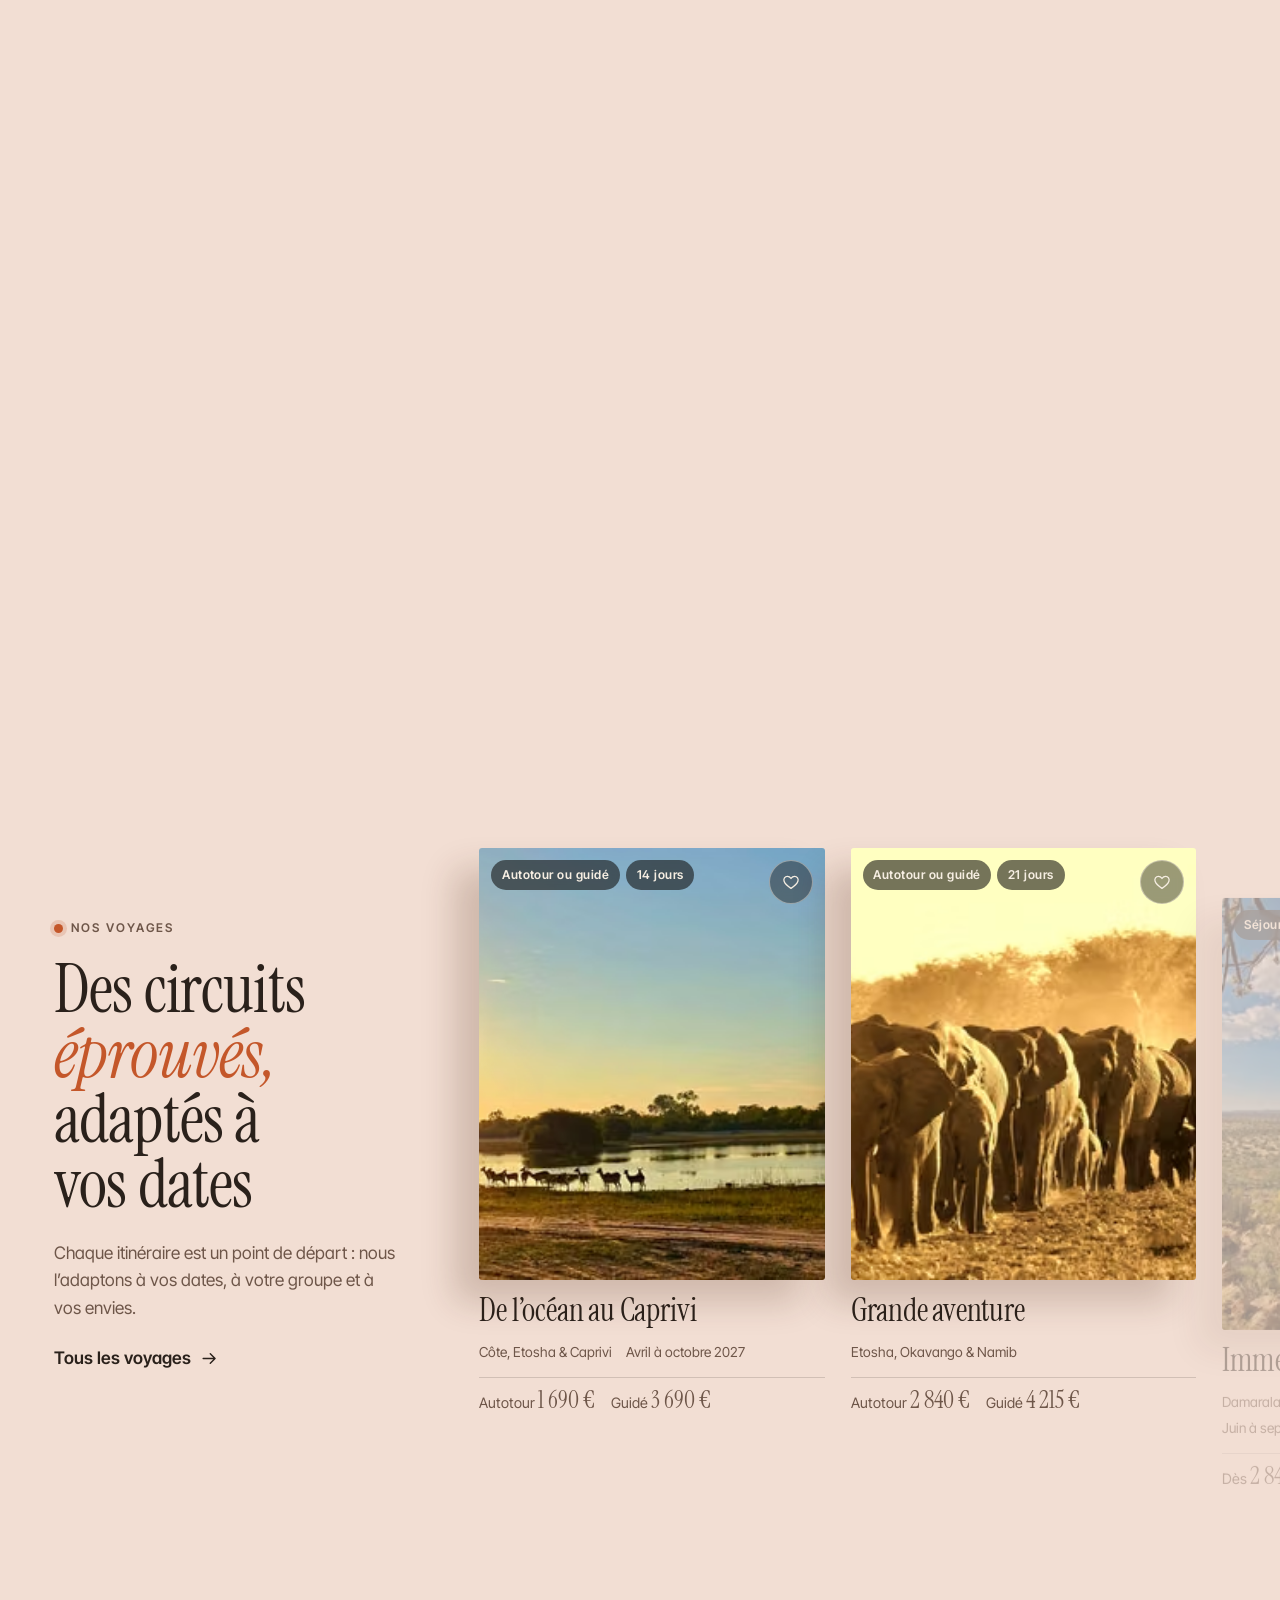
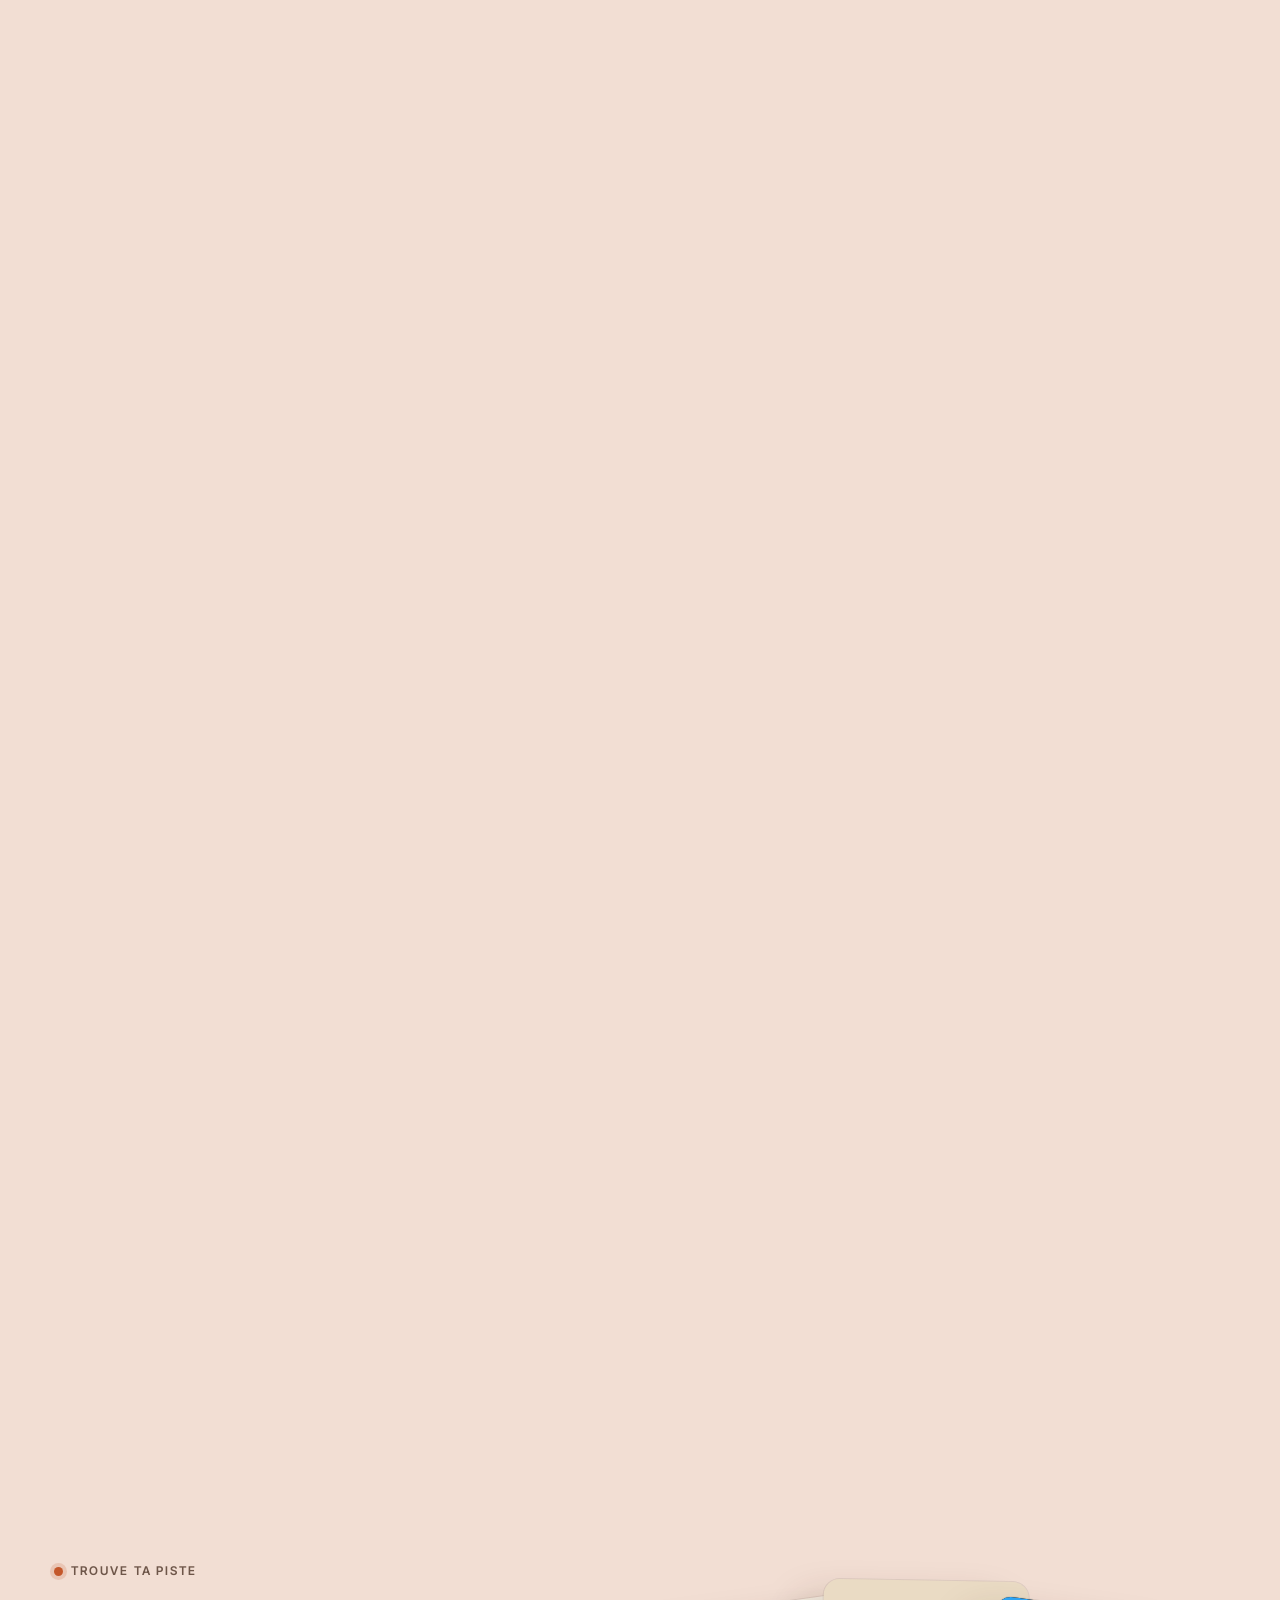
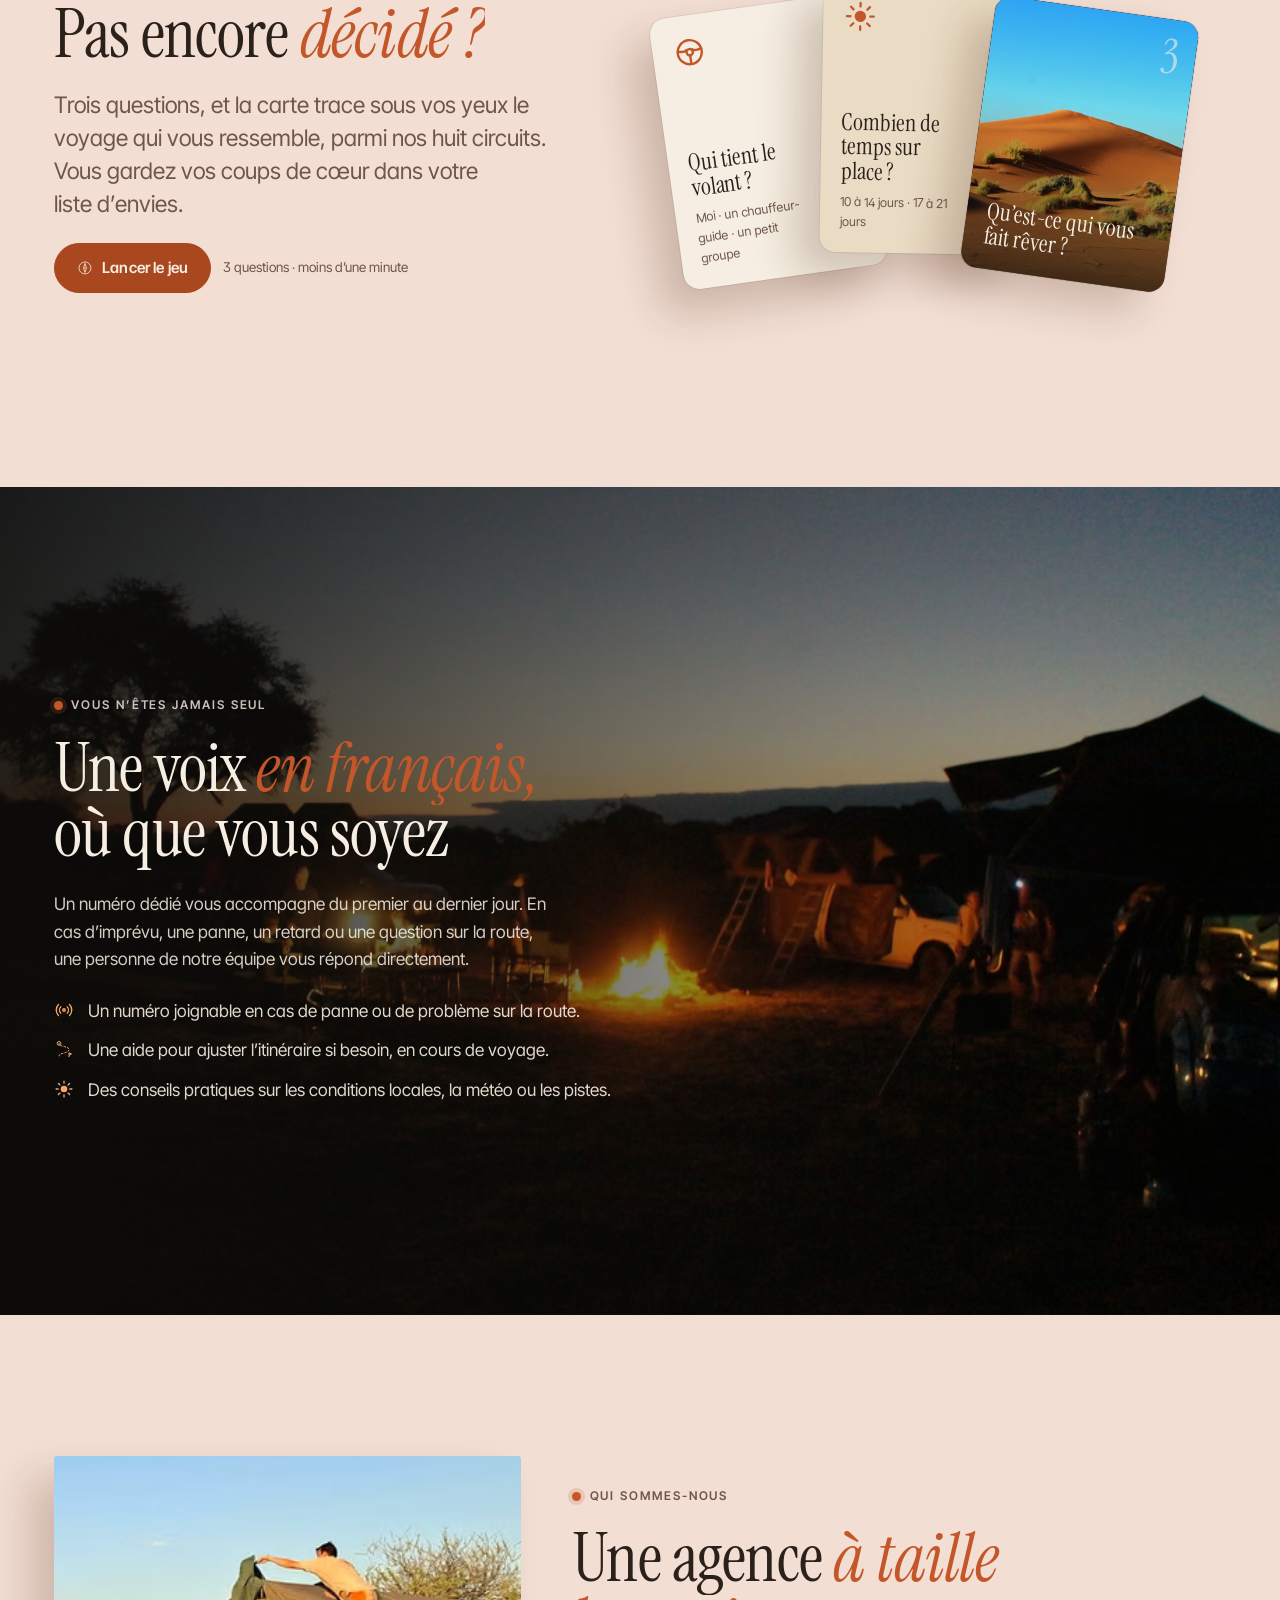
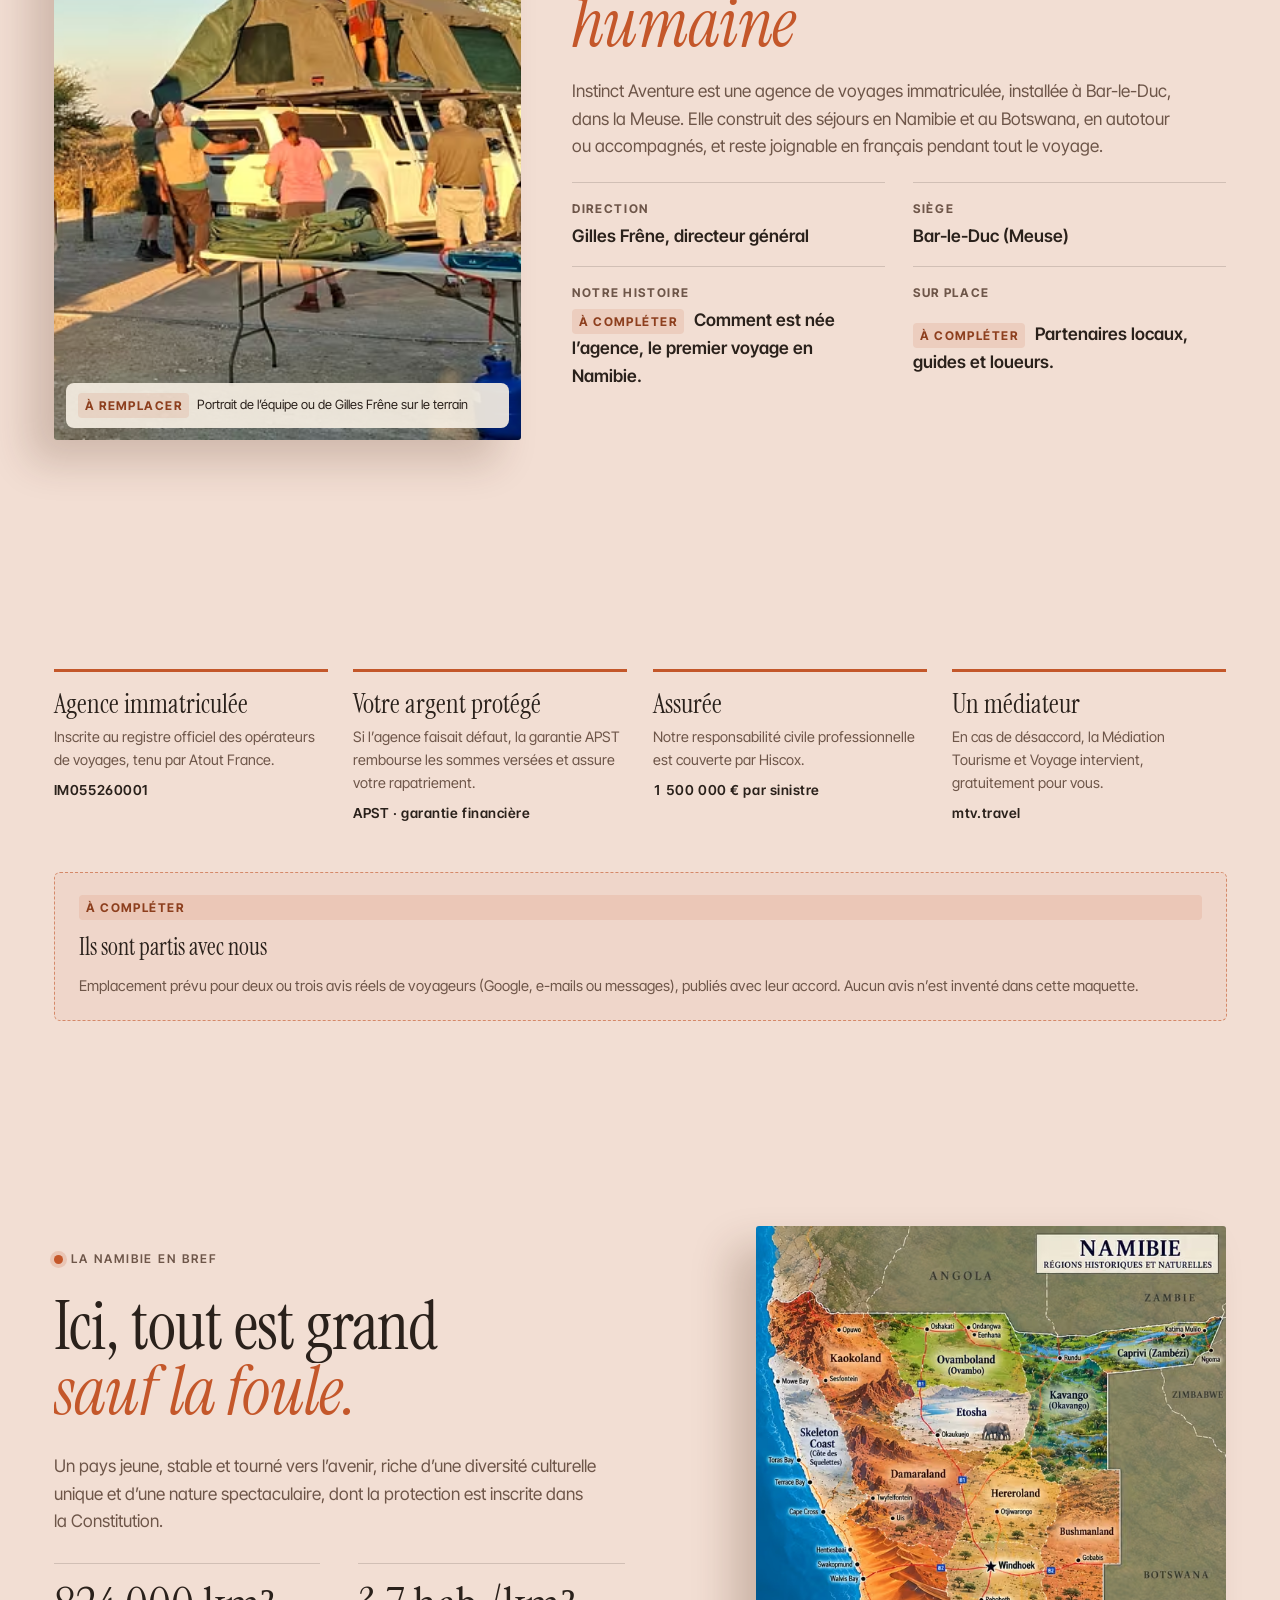
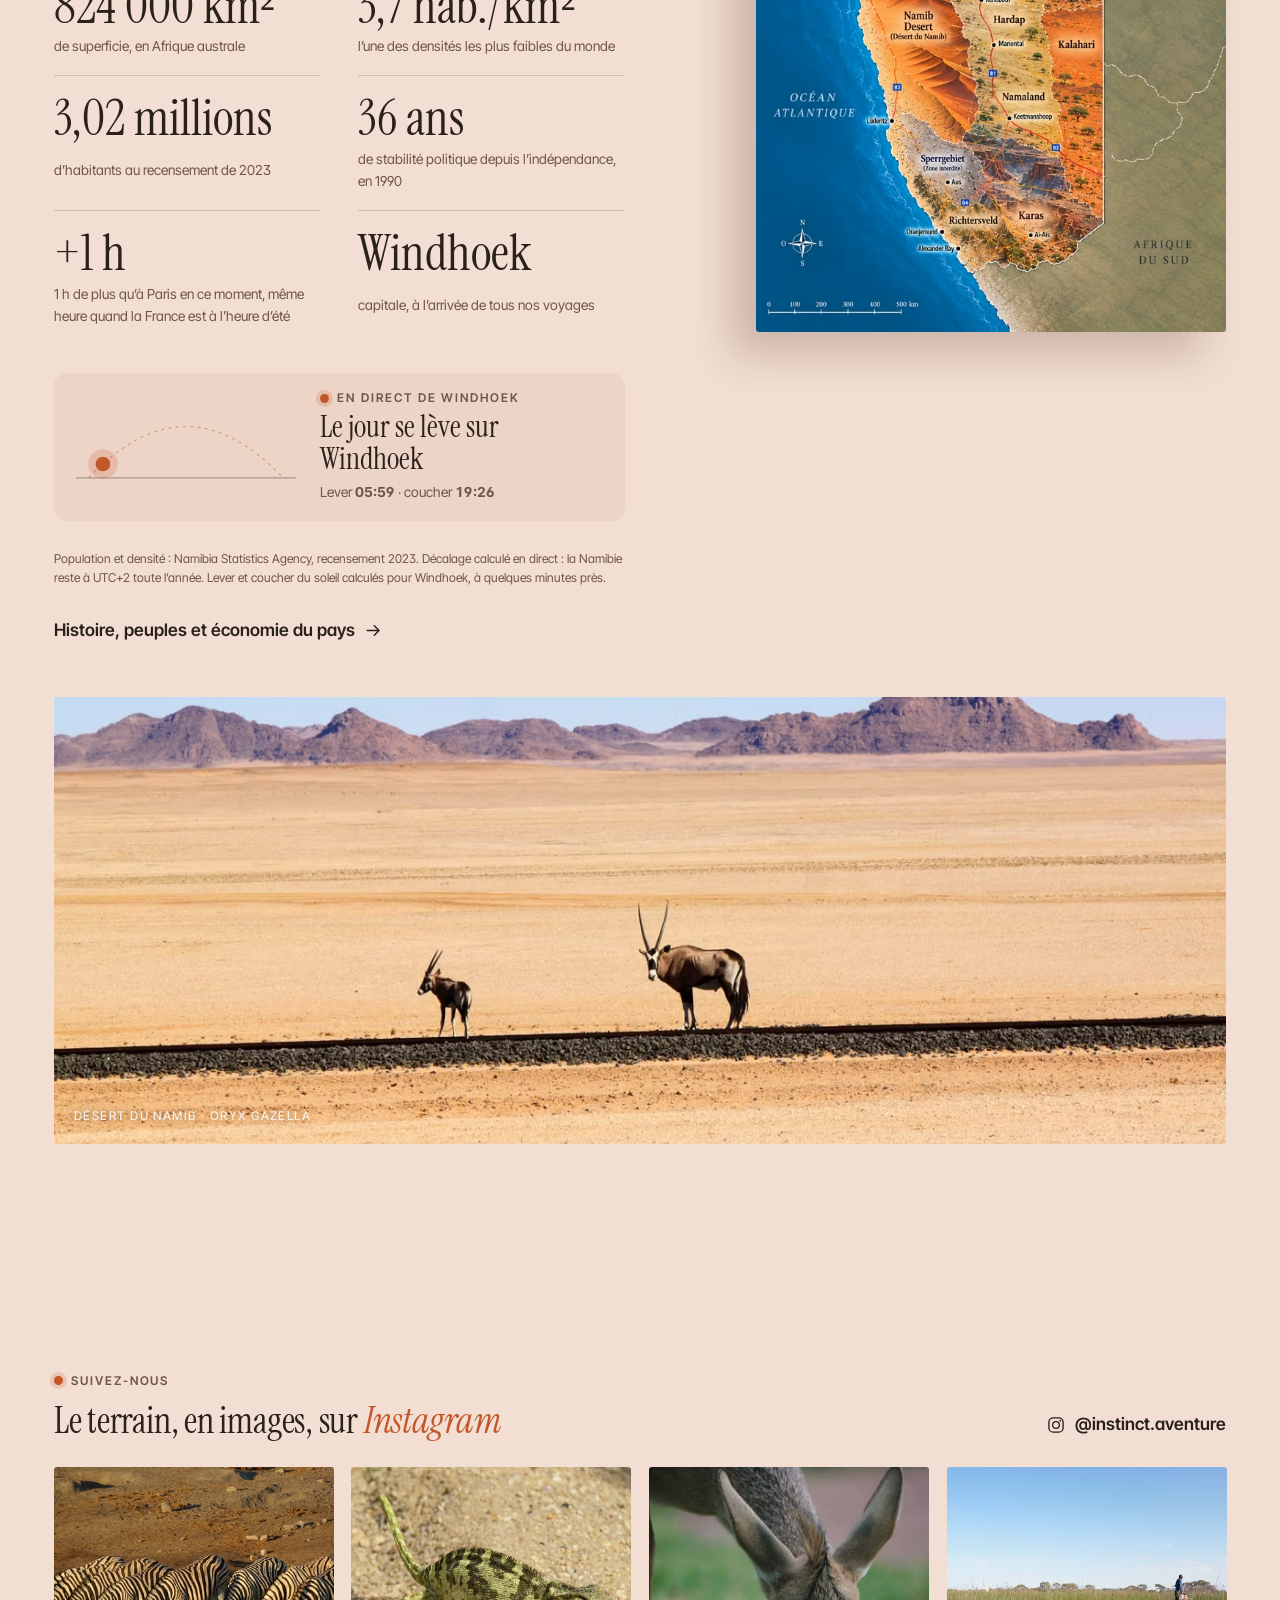
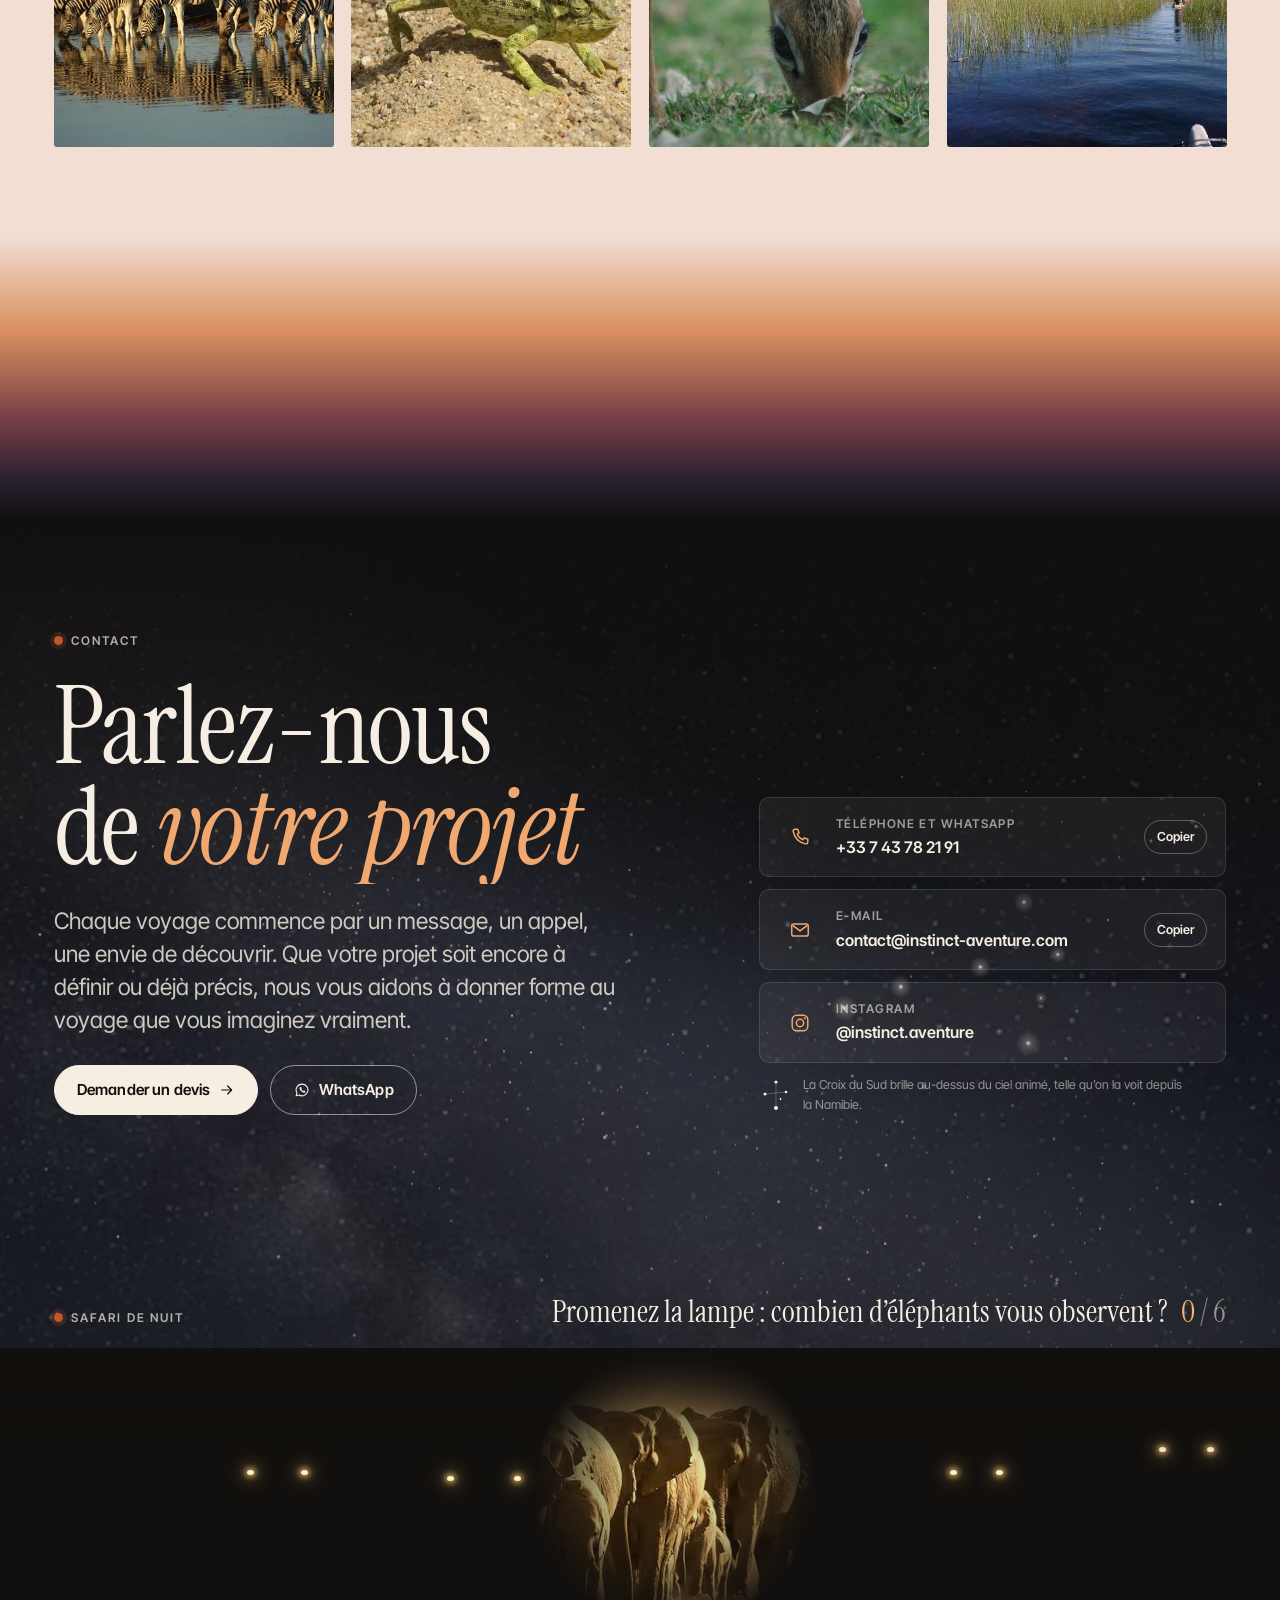
==== commit 4673a8e7: "Images Grok : visuels definitifs et textes alternatifs Co-Authored-By: Claude Opus 5.5 <noreply@anth" ====
--- a/index.html
+++ b/index.html
@@ -250,7 +250,7 @@
             <div><span class="coord">18°06′S 21°32′E</span><h3>Okavango & Caprivi</h3><p>Les rives du fleuve, à la frontière du Botswana, entre les parcs de Mahangu et Buffalo.</p></div>
           </article>
           <article class="region" data-region="waterberg" data-from="10">
-            <figure><picture><source type="image/avif" srcset="assets/img/g-plateau-waterberg-4x5-640.avif 640w, assets/img/g-plateau-waterberg-4x5-1280.avif 1280w, assets/img/g-plateau-waterberg-4x5-1920.avif 1920w, assets/img/g-plateau-waterberg-4x5-2560.avif 2048w" sizes="150px"><img src="assets/img/g-plateau-waterberg-4x5-1280.webp" srcset="assets/img/g-plateau-waterberg-4x5-640.webp 640w, assets/img/g-plateau-waterberg-4x5-1280.webp 1280w, assets/img/g-plateau-waterberg-4x5-1920.webp 1920w, assets/img/g-plateau-waterberg-4x5-2560.webp 2048w" sizes="150px" width="2048" height="2560" alt="Illustration&nbsp;: plateau de grès au-dessus de la savane" loading="lazy" decoding="async" data-provisoire></picture></figure>
+            <figure><picture><source type="image/avif" srcset="assets/img/g-plateau-waterberg-4x5-640.avif 640w, assets/img/g-plateau-waterberg-4x5-2560.avif 1176w" sizes="150px"><img src="assets/img/g-plateau-waterberg-4x5-1280.webp" srcset="assets/img/g-plateau-waterberg-4x5-640.webp 640w, assets/img/g-plateau-waterberg-4x5-2560.webp 1176w" sizes="150px" width="1176" height="1470" alt="Illustration&nbsp;: falaises de grès orangé du plateau du Waterberg au-dessus de la savane, buissons verts au premier plan" loading="lazy" decoding="async"></picture></figure>
             <div><span class="coord">20°31′S 17°14′E</span><h3>Waterberg</h3><p>Le plateau du Waterberg et ses falaises rouges, avec deux nuits en bungalow.</p></div>
           </article>
           <article class="region" data-region="damaraland" data-from="12">
@@ -457,8 +457,8 @@
 <section class="nuit" id="contact" aria-labelledby="contact-titre">
   <div class="nuit__dusk" aria-hidden="true"></div>
   <div class="nuit__sky" aria-hidden="true">
-    <picture><source type="image/avif" srcset="assets/img/g-ciel-austral-camp-16x9-640.avif 640w, assets/img/g-ciel-austral-camp-16x9-1280.avif 1280w, assets/img/g-ciel-austral-camp-16x9-1920.avif 1920w, assets/img/g-ciel-austral-camp-16x9-2560.avif 2560w" sizes="100vw"><img src="assets/img/g-ciel-austral-camp-16x9-1280.webp" srcset="assets/img/g-ciel-austral-camp-16x9-640.webp 640w, assets/img/g-ciel-austral-camp-16x9-1280.webp 1280w, assets/img/g-ciel-austral-camp-16x9-1920.webp 1920w, assets/img/g-ciel-austral-camp-16x9-2560.webp 2560w" sizes="100vw" width="2560" height="1440" alt="" loading="lazy" decoding="async" class="sky-d" data-provisoire></picture>
-    <picture><source type="image/avif" srcset="assets/img/g-ciel-austral-camp-9x16-640.avif 640w, assets/img/g-ciel-austral-camp-9x16-1280.avif 1280w, assets/img/g-ciel-austral-camp-9x16-1920.avif 1440w" sizes="100vw"><img src="assets/img/g-ciel-austral-camp-9x16-1280.webp" srcset="assets/img/g-ciel-austral-camp-9x16-640.webp 640w, assets/img/g-ciel-austral-camp-9x16-1280.webp 1280w, assets/img/g-ciel-austral-camp-9x16-1920.webp 1440w" sizes="100vw" width="1440" height="2560" alt="" loading="lazy" decoding="async" class="sky-m" data-provisoire></picture>
+    <picture><source type="image/avif" srcset="assets/img/g-ciel-austral-camp-16x9-640.avif 640w, assets/img/g-ciel-austral-camp-16x9-1280.avif 1280w, assets/img/g-ciel-austral-camp-16x9-2560.avif 1744w" sizes="100vw"><img src="assets/img/g-ciel-austral-camp-16x9-1280.webp" srcset="assets/img/g-ciel-austral-camp-16x9-640.webp 640w, assets/img/g-ciel-austral-camp-16x9-1280.webp 1280w, assets/img/g-ciel-austral-camp-16x9-2560.webp 1744w" sizes="100vw" width="1744" height="981" alt="" loading="lazy" decoding="async" class="sky-d"></picture>
+    <picture><source type="image/avif" srcset="assets/img/g-ciel-austral-camp-9x16-640.avif 640w, assets/img/g-ciel-austral-camp-9x16-1920.avif 981w" sizes="100vw"><img src="assets/img/g-ciel-austral-camp-9x16-1280.webp" srcset="assets/img/g-ciel-austral-camp-9x16-640.webp 640w, assets/img/g-ciel-austral-camp-9x16-1920.webp 981w" sizes="100vw" width="981" height="1744" alt="" loading="lazy" decoding="async" class="sky-m"></picture>
     <canvas data-stars></canvas>
   </div>
   <div class="wrap contact">
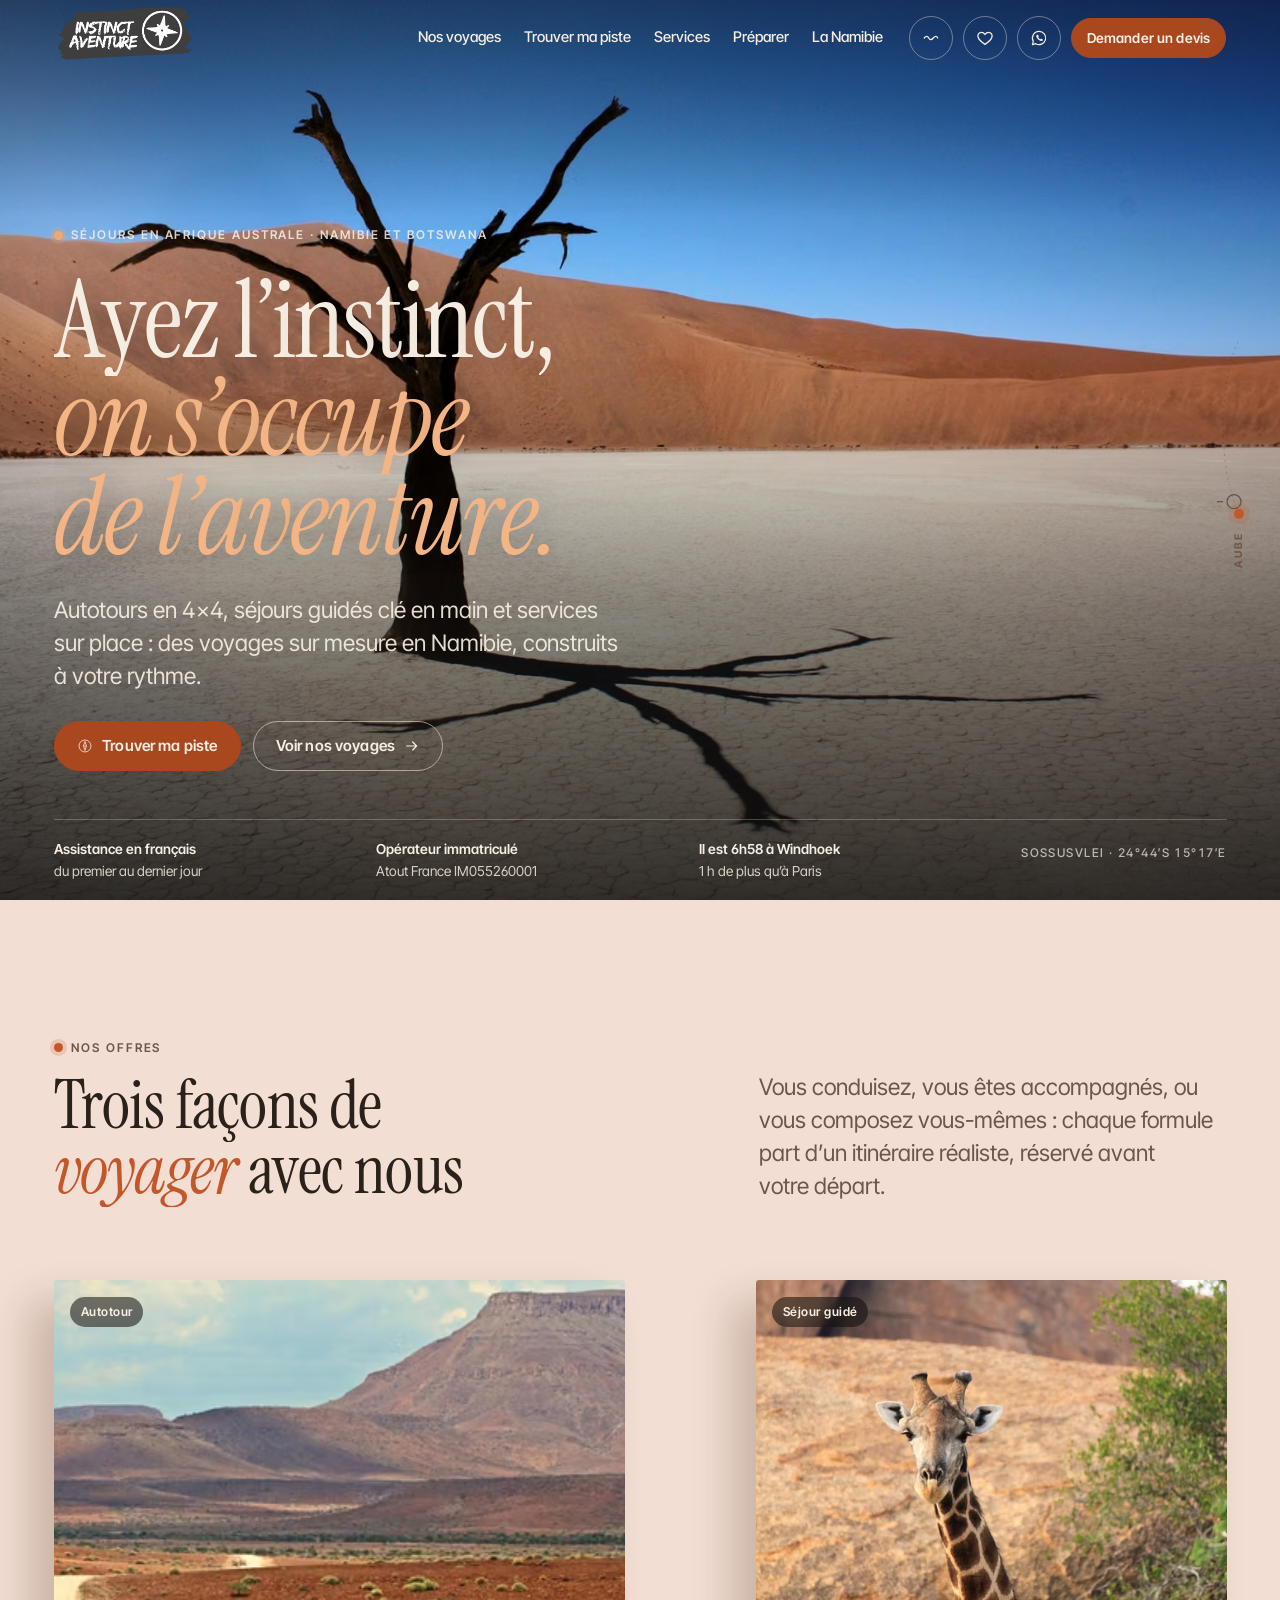
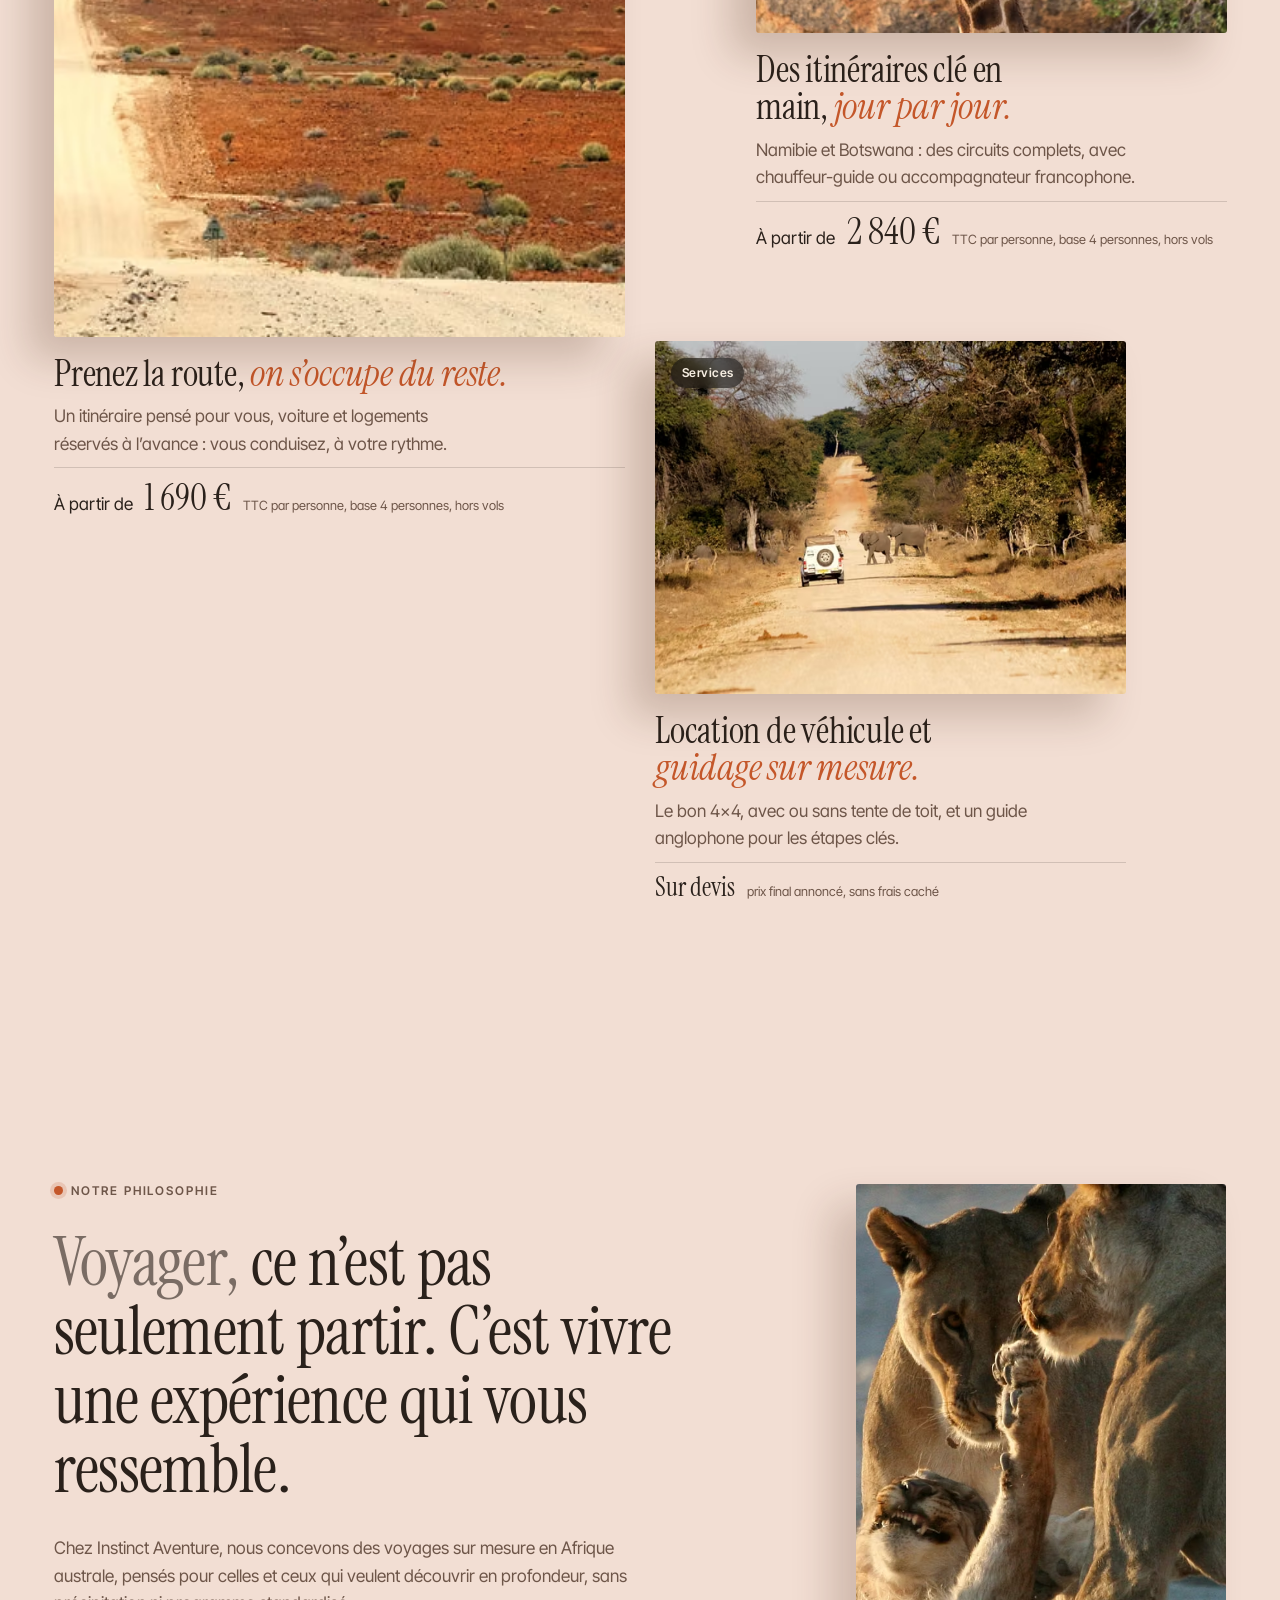
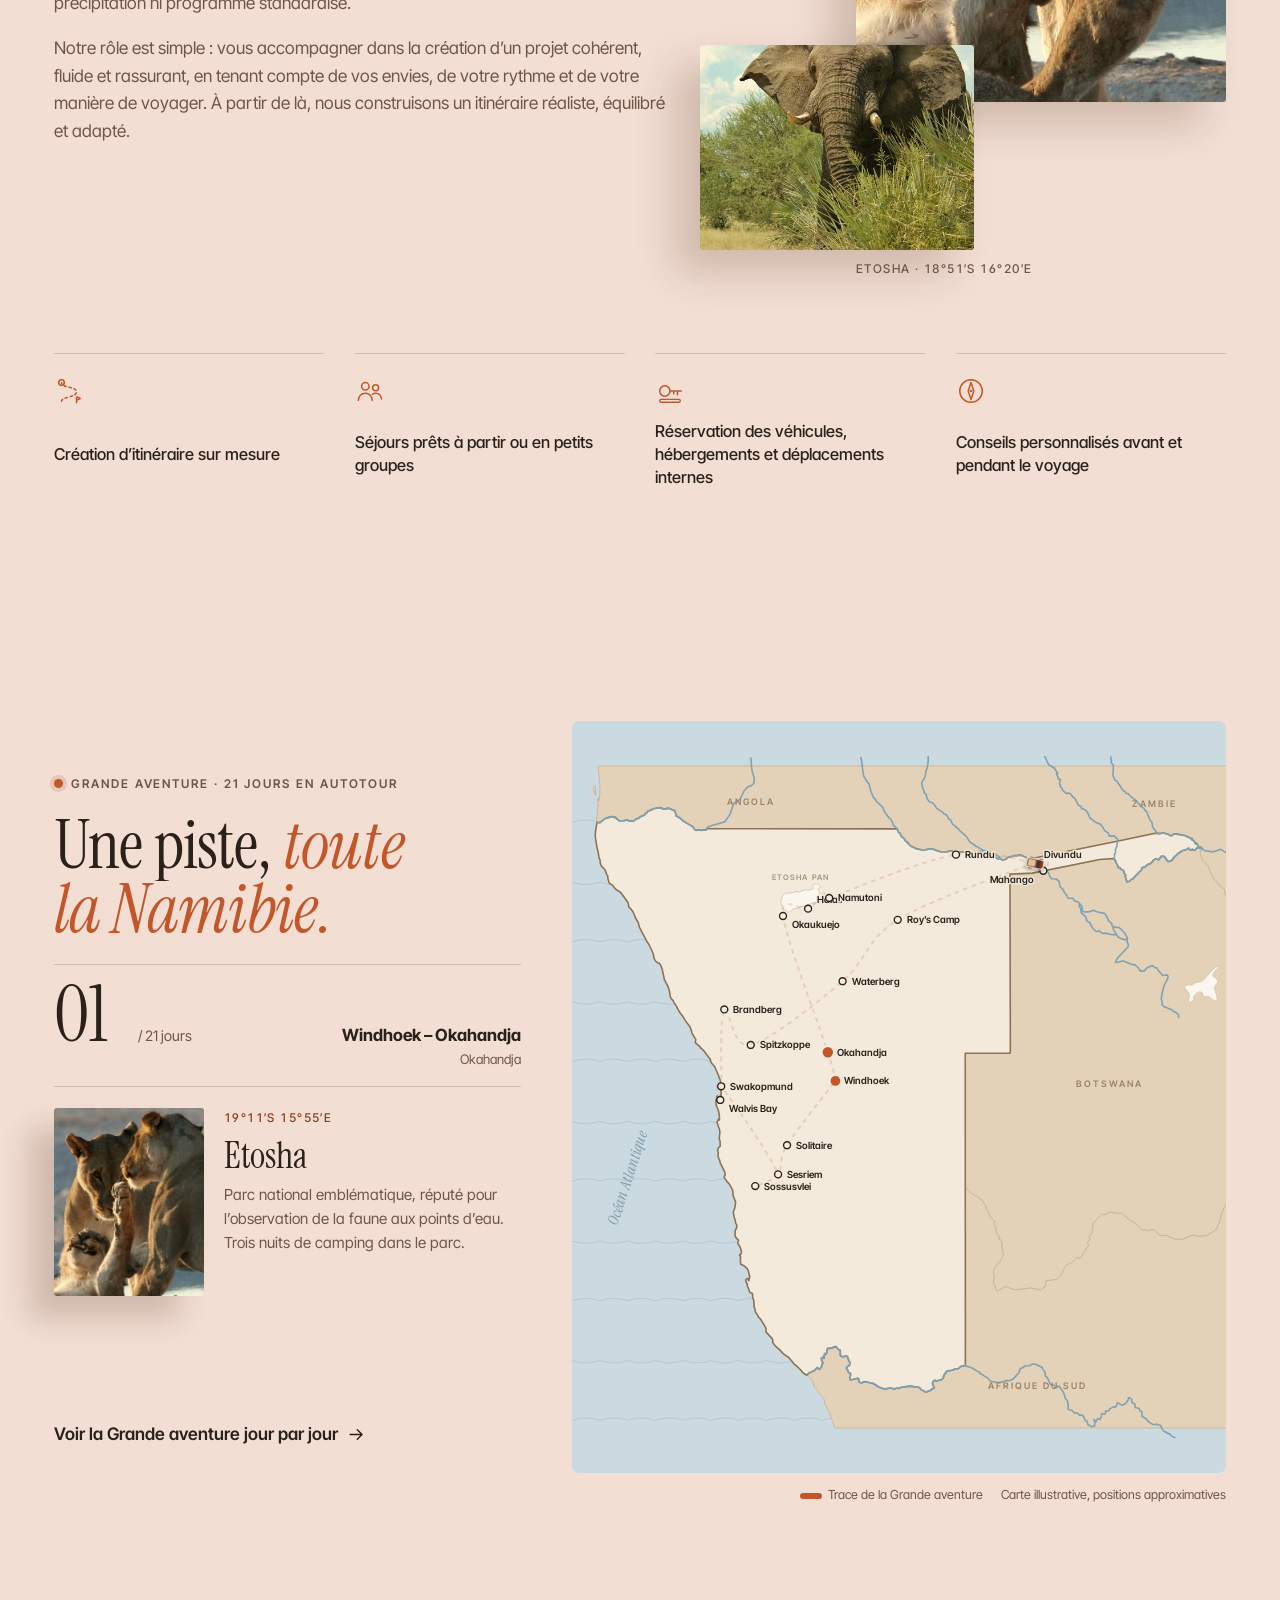
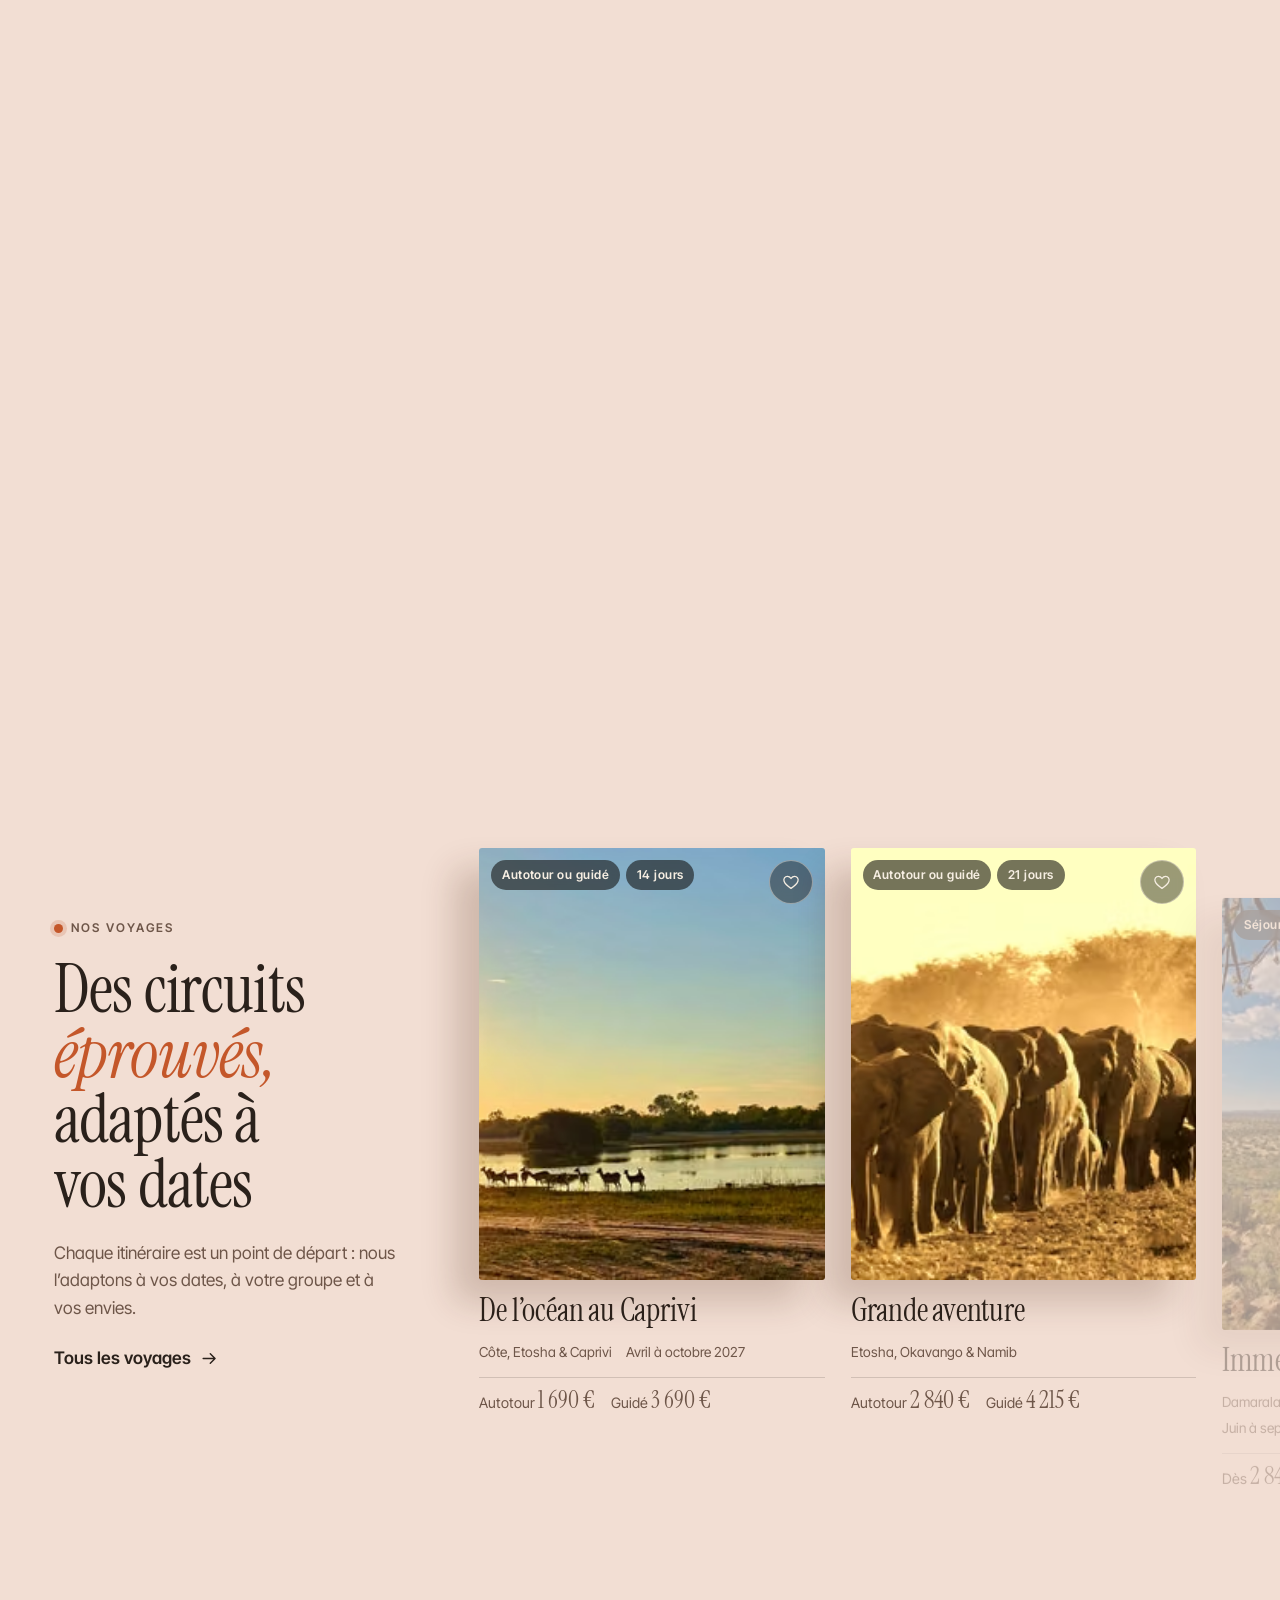
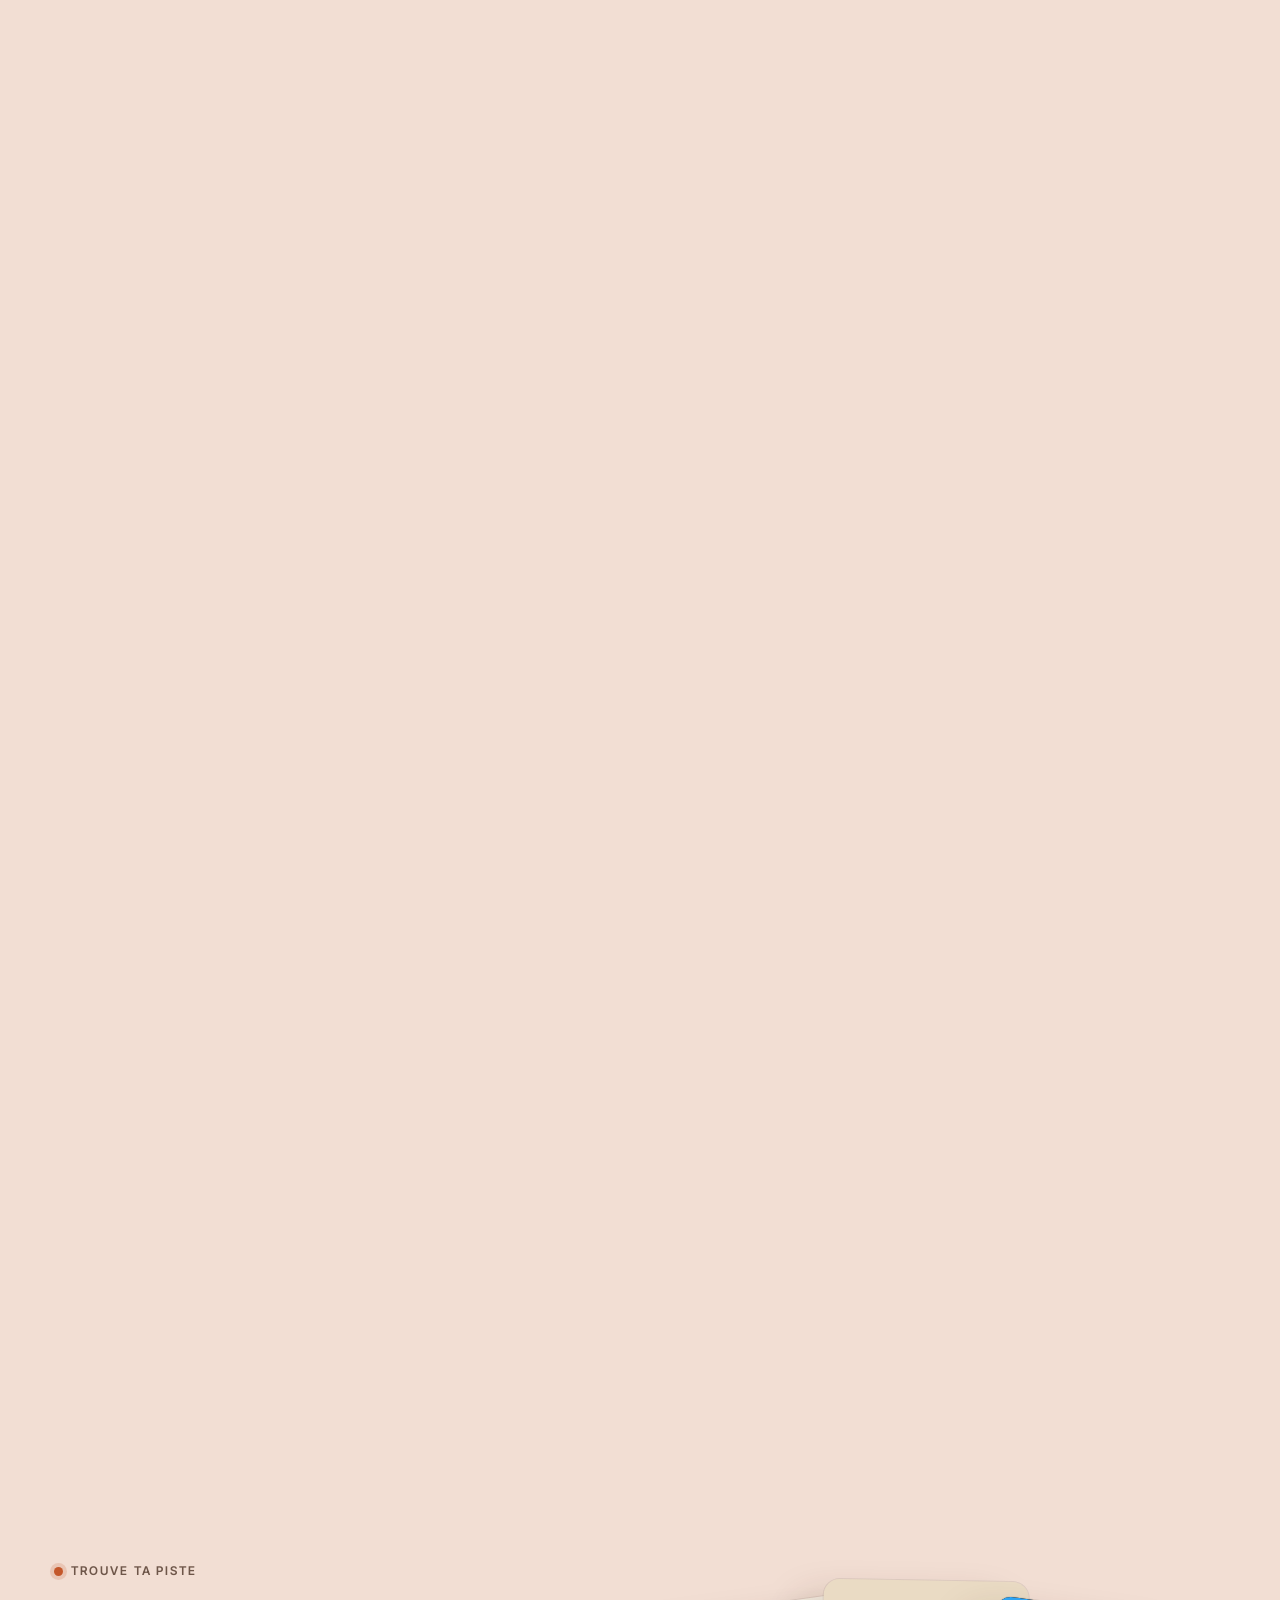
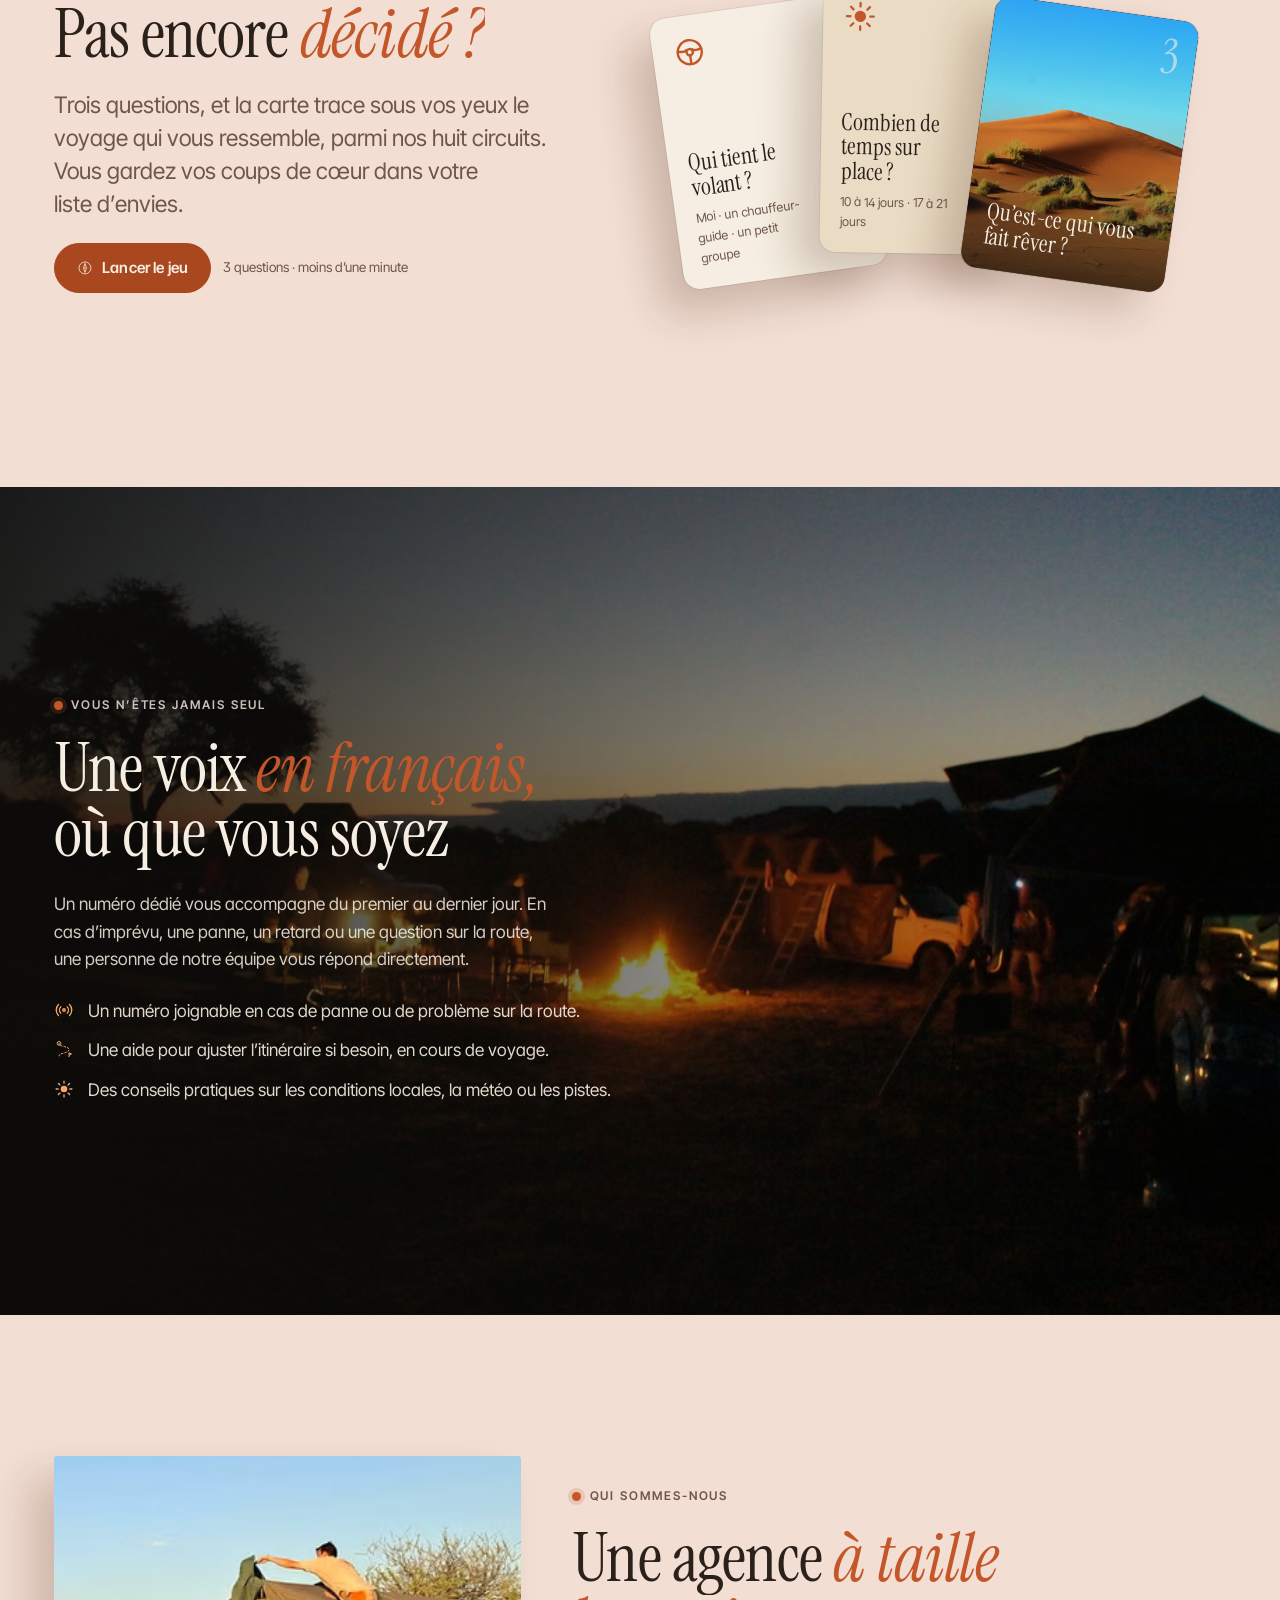
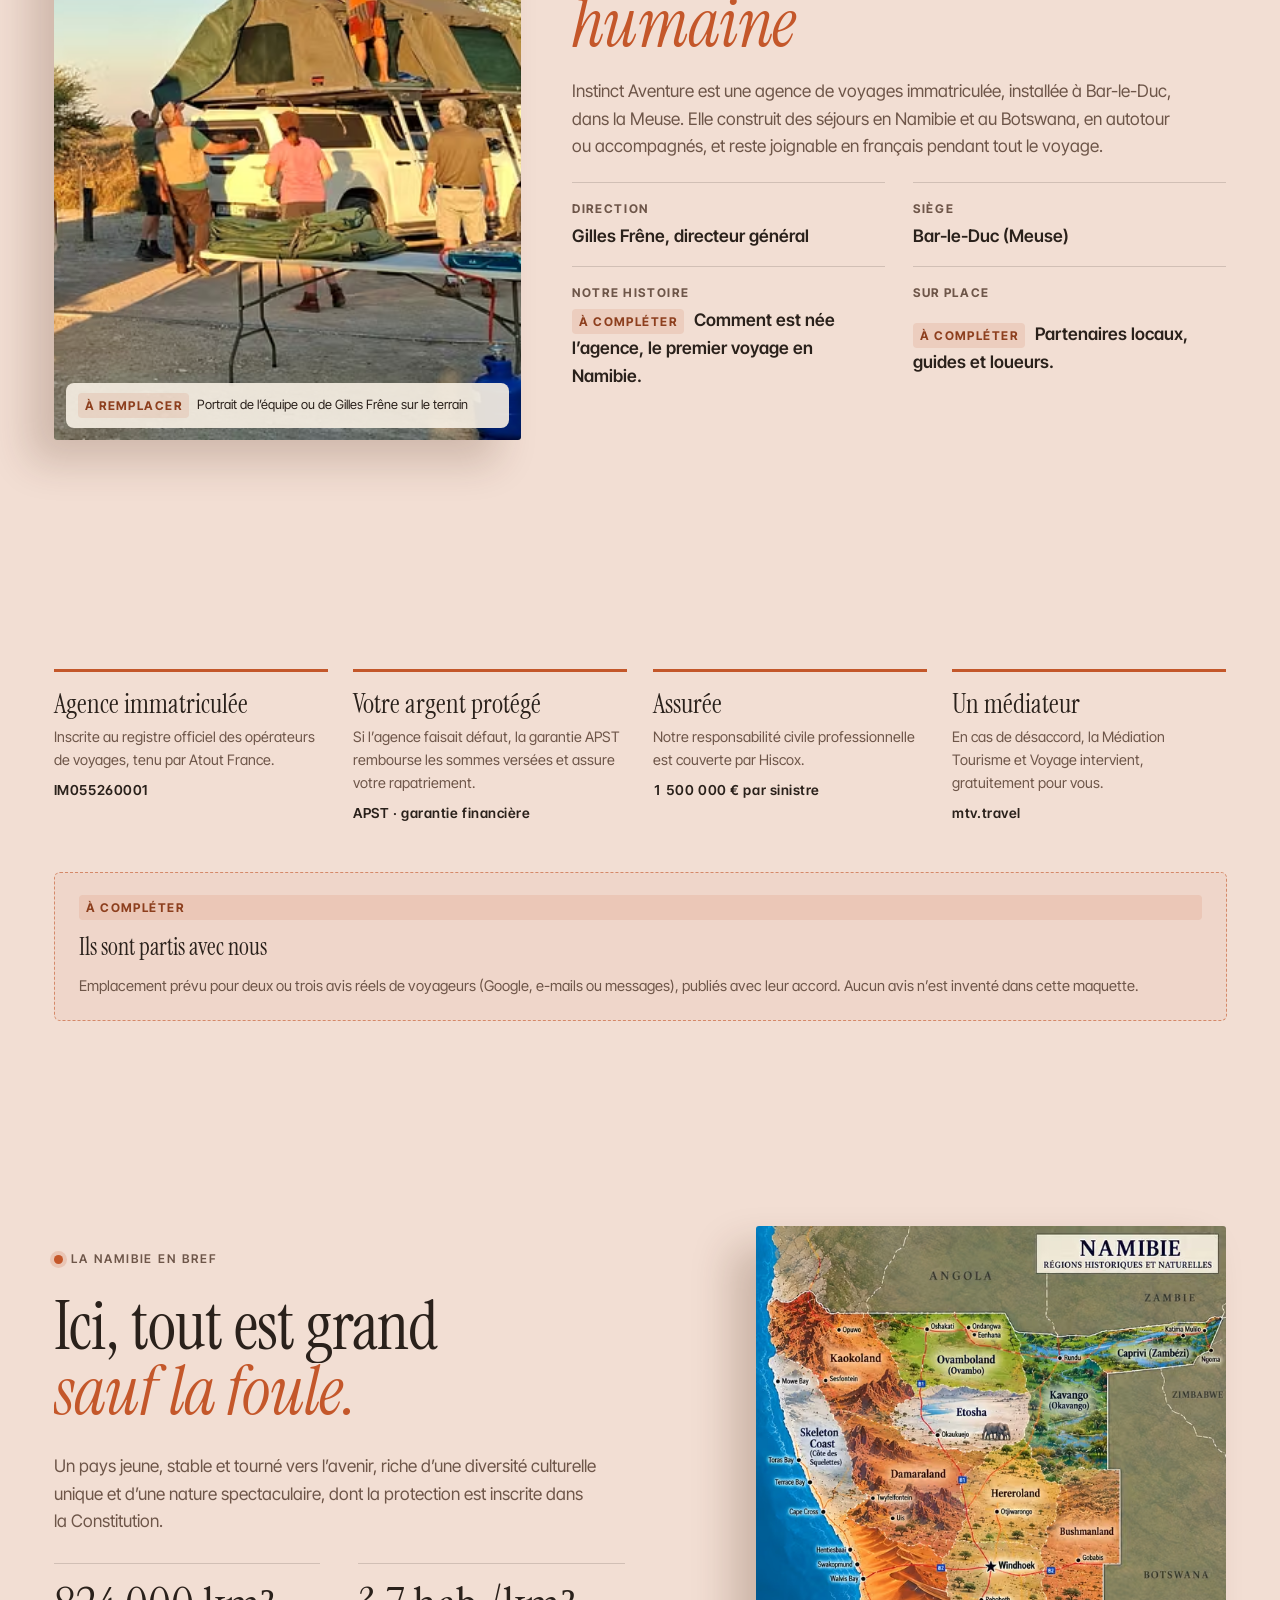
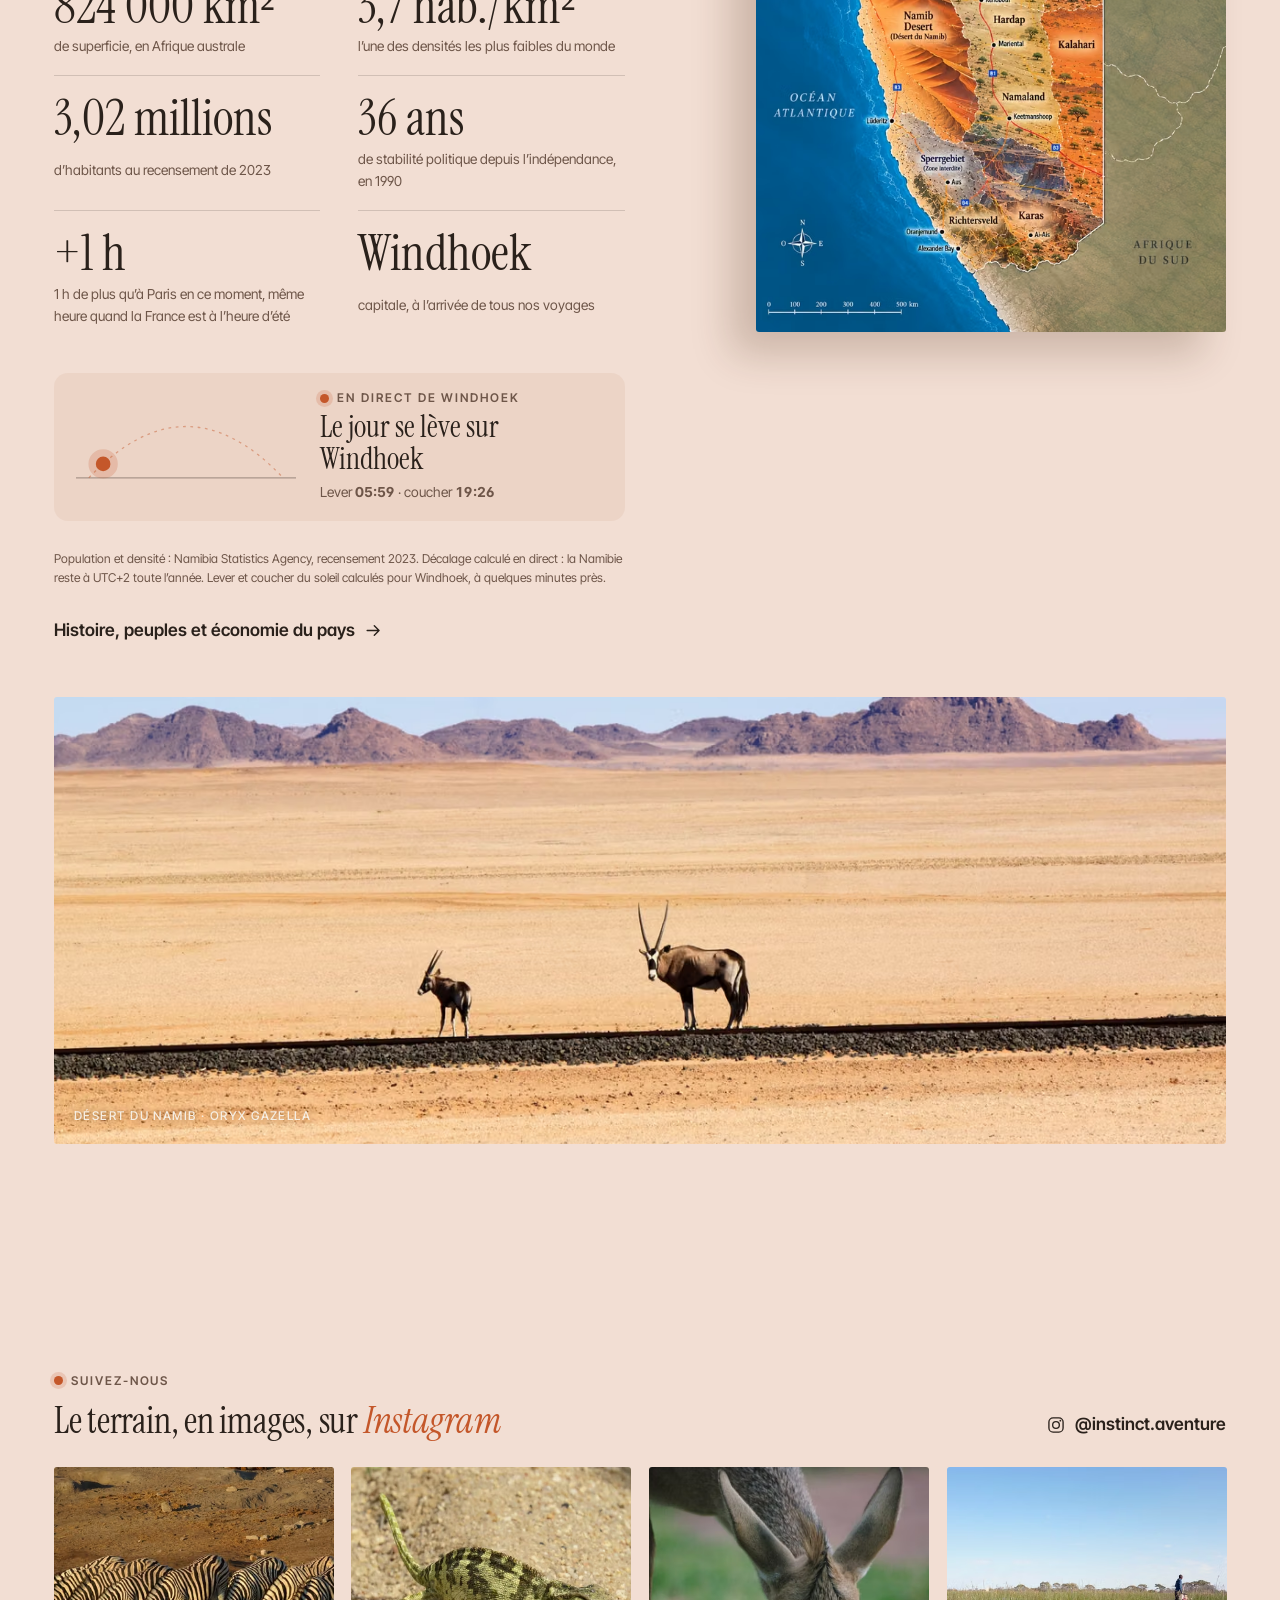
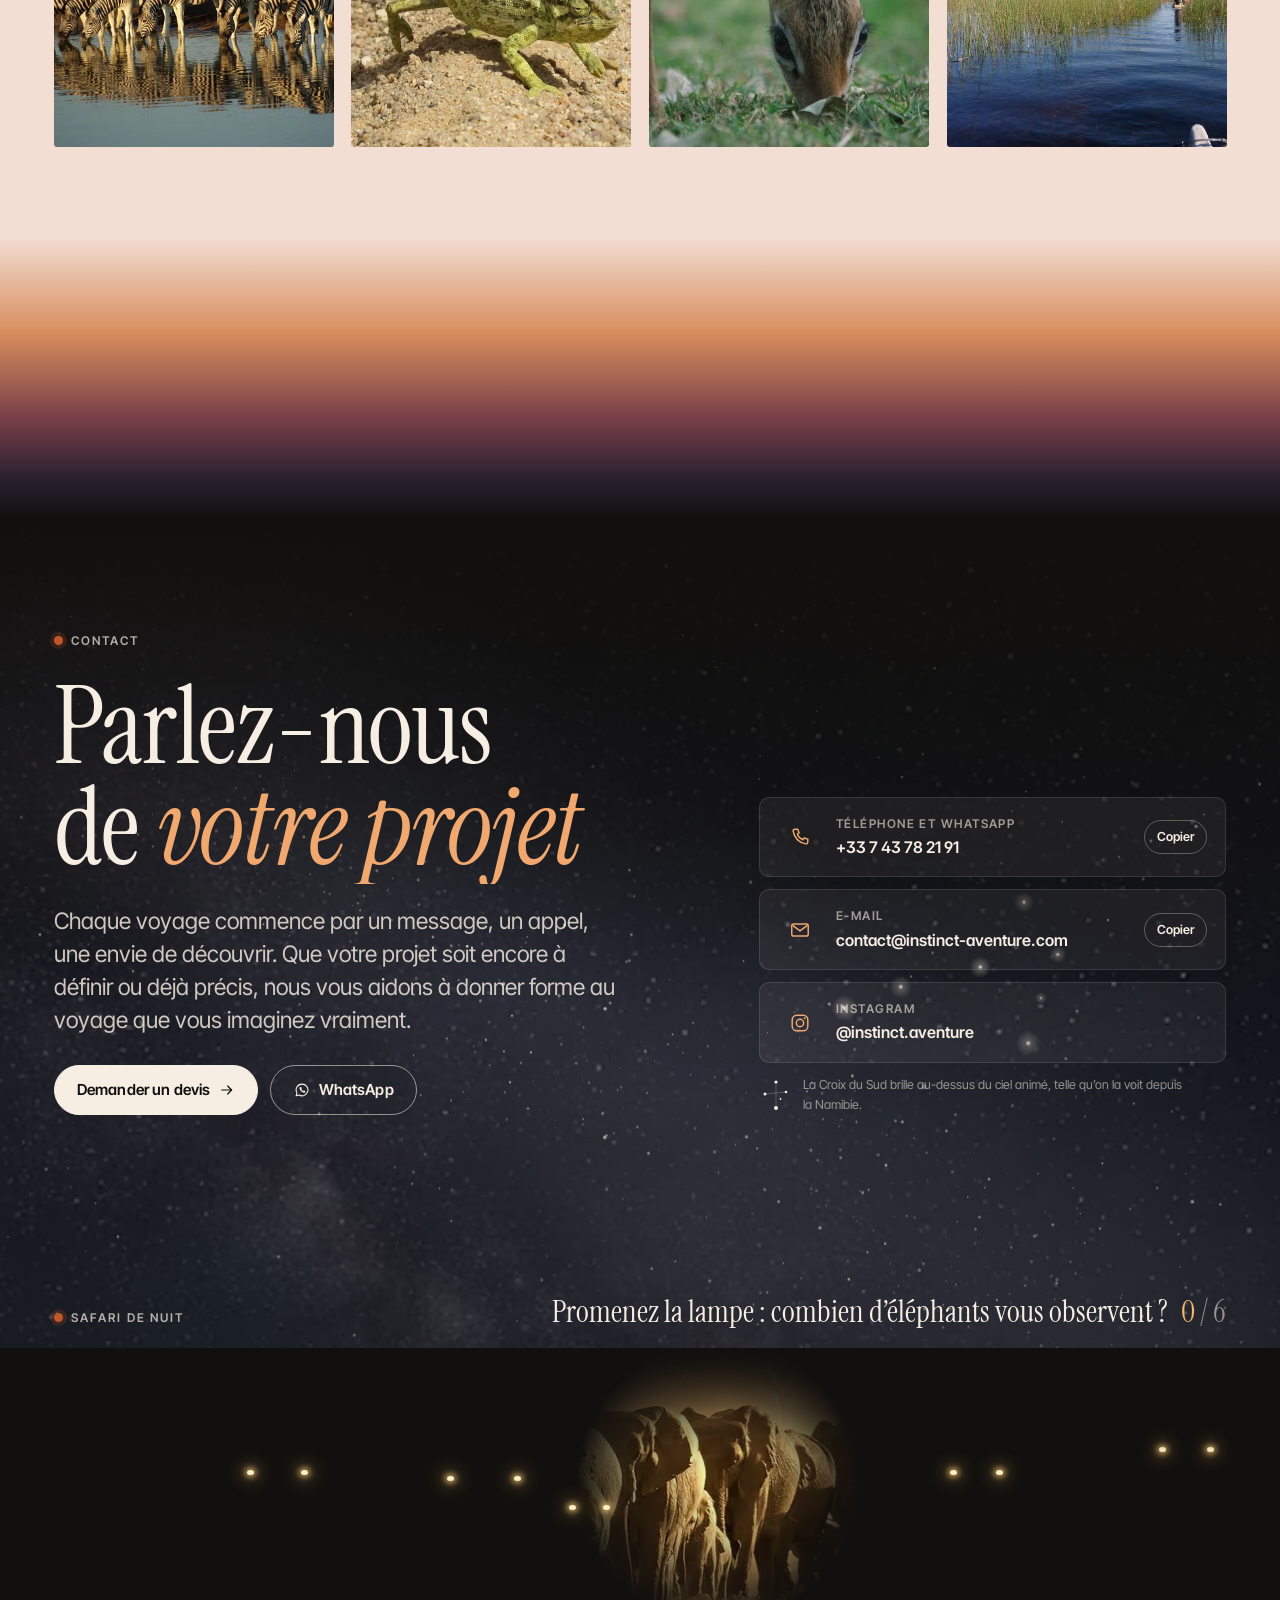
==== commit a06e1907: "Images Grok : cadrage des visuels 4:5 dans les cadres larges Co-Authored-By: Claude Opus 5.5 <norepl" ====
--- a/index.html
+++ b/index.html
@@ -8,7 +8,7 @@
 <meta name="theme-color" content="#12100E">
 <link rel="preload" href="assets/fonts/instrument-serif.woff2" as="font" type="font/woff2" crossorigin>
 <link rel="preload" href="assets/fonts/inter-tight.woff2" as="font" type="font/woff2" crossorigin>
-<link rel="stylesheet" href="assets/css/main.css?v=20261028-2">
+<link rel="stylesheet" href="assets/css/main.css?v=20261029">
 <link rel="icon" href="assets/img/favicon.png" type="image/png">
 <link rel="apple-touch-icon" href="assets/img/apple-touch-icon.png">
 <script type="speculationrules">{"prefetch":[{"where":{"and":[{"href_matches":"/*"},{"not":{"selector_matches":"[target=_blank]"}}]},"eagerness":"moderate"}]}</script>
@@ -767,15 +767,15 @@
 <script src="assets/js/vendor/Flip.min.js"></script>
 <script src="assets/js/vendor/lenis.min.js"></script>
 <script src="assets/js/vendor/ogl.min.js"></script>
-<script src="assets/js/data.js?v=20261028-2"></script>
-<script src="assets/js/map-data.js?v=20261028-2"></script>
-<script src="assets/js/core.js?v=20261028-2"></script>
-<script src="assets/js/devis.js?v=20261028-2"></script>
-<script src="assets/js/fav.js?v=20261028-2"></script>
-<script src="assets/js/quiz.js?v=20261028-2"></script>
-<script src="assets/js/map.js?v=20261028-2"></script>
-<script src="assets/js/gl.js?v=20261028-2"></script>
-
-<script src="assets/js/home.js?v=20261028-2"></script>
+<script src="assets/js/data.js?v=20261029"></script>
+<script src="assets/js/map-data.js?v=20261029"></script>
+<script src="assets/js/core.js?v=20261029"></script>
+<script src="assets/js/devis.js?v=20261029"></script>
+<script src="assets/js/fav.js?v=20261029"></script>
+<script src="assets/js/quiz.js?v=20261029"></script>
+<script src="assets/js/map.js?v=20261029"></script>
+<script src="assets/js/gl.js?v=20261029"></script>
+
+<script src="assets/js/home.js?v=20261029"></script>
 </body>
 </html>
--- a/assets/css/main.css
+++ b/assets/css/main.css
@@ -729,6 +729,12 @@
 .day__meta { display: flex; flex-wrap: wrap; gap: 6px 10px; align-items: center; }
 .day__fig { margin: 4px 0 0; aspect-ratio: 16 / 9; overflow: hidden; border-radius: 3px; }
 .day__fig img { width: 100%; height: 100%; object-fit: cover; }
+/* Visuels Grok 4:5 dans des cadres plus larges : cadrage sur le sujet */
+img[src*="g-plateau-waterberg-4x5"] { object-position: 50% 36%; }
+img[src*="g-cote-brume-dunes-4x5"] { object-position: 50% 38%; }
+img[src*="g-bivouac-crepuscule-4x5"] { object-position: 50% 74%; }
+img[src*="g-piscine-savane-4x5"] { object-position: 50% 60%; }
+img[src*="g-carnet-boussole-4x5"] { object-position: 50% 8%; }
 .day.is-on .day__n b { color: var(--accent); }
 /* jours inactifs : le texte du programme reste lisible, seuls le numéro et l'illustration s'effacent */
 html.js:not(.is-calm) .day:not(.is-on) .day__n b, html.js:not(.is-calm) .day:not(.is-on) .day__fig { opacity: .6; }
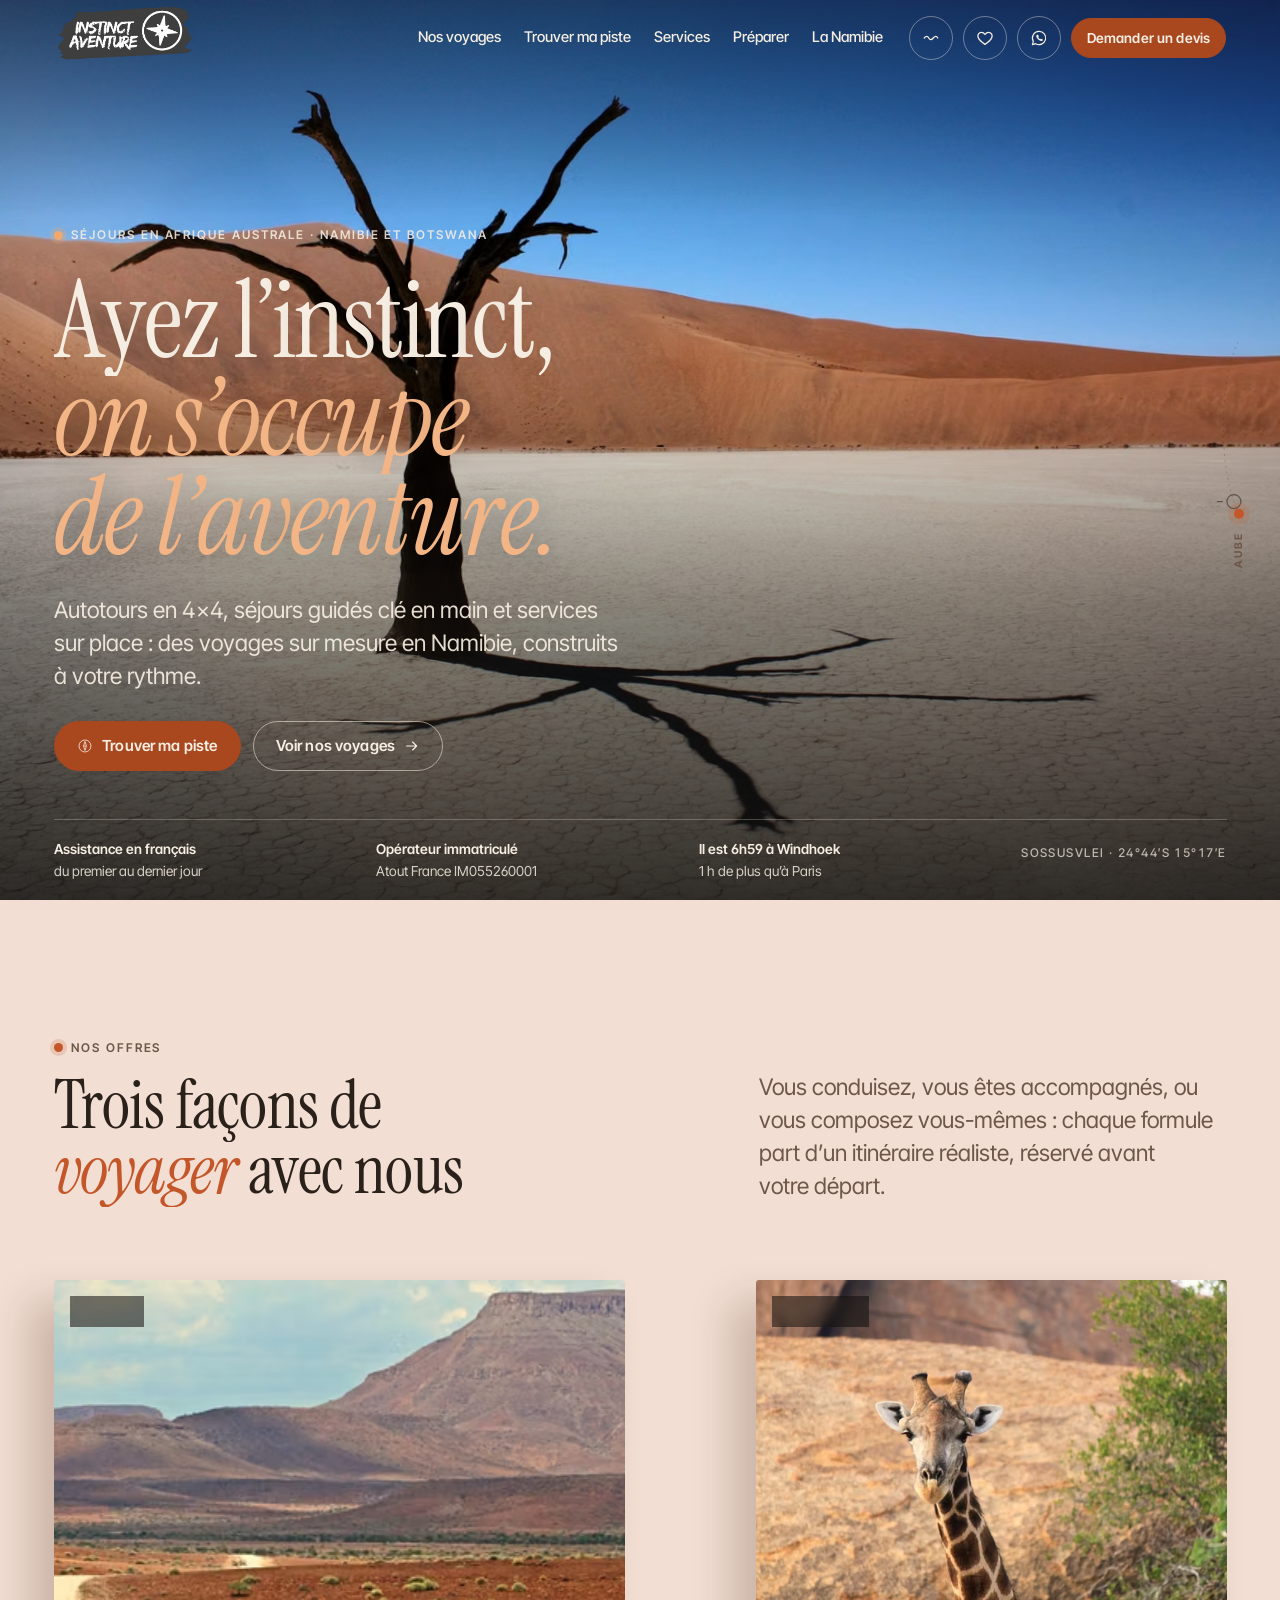
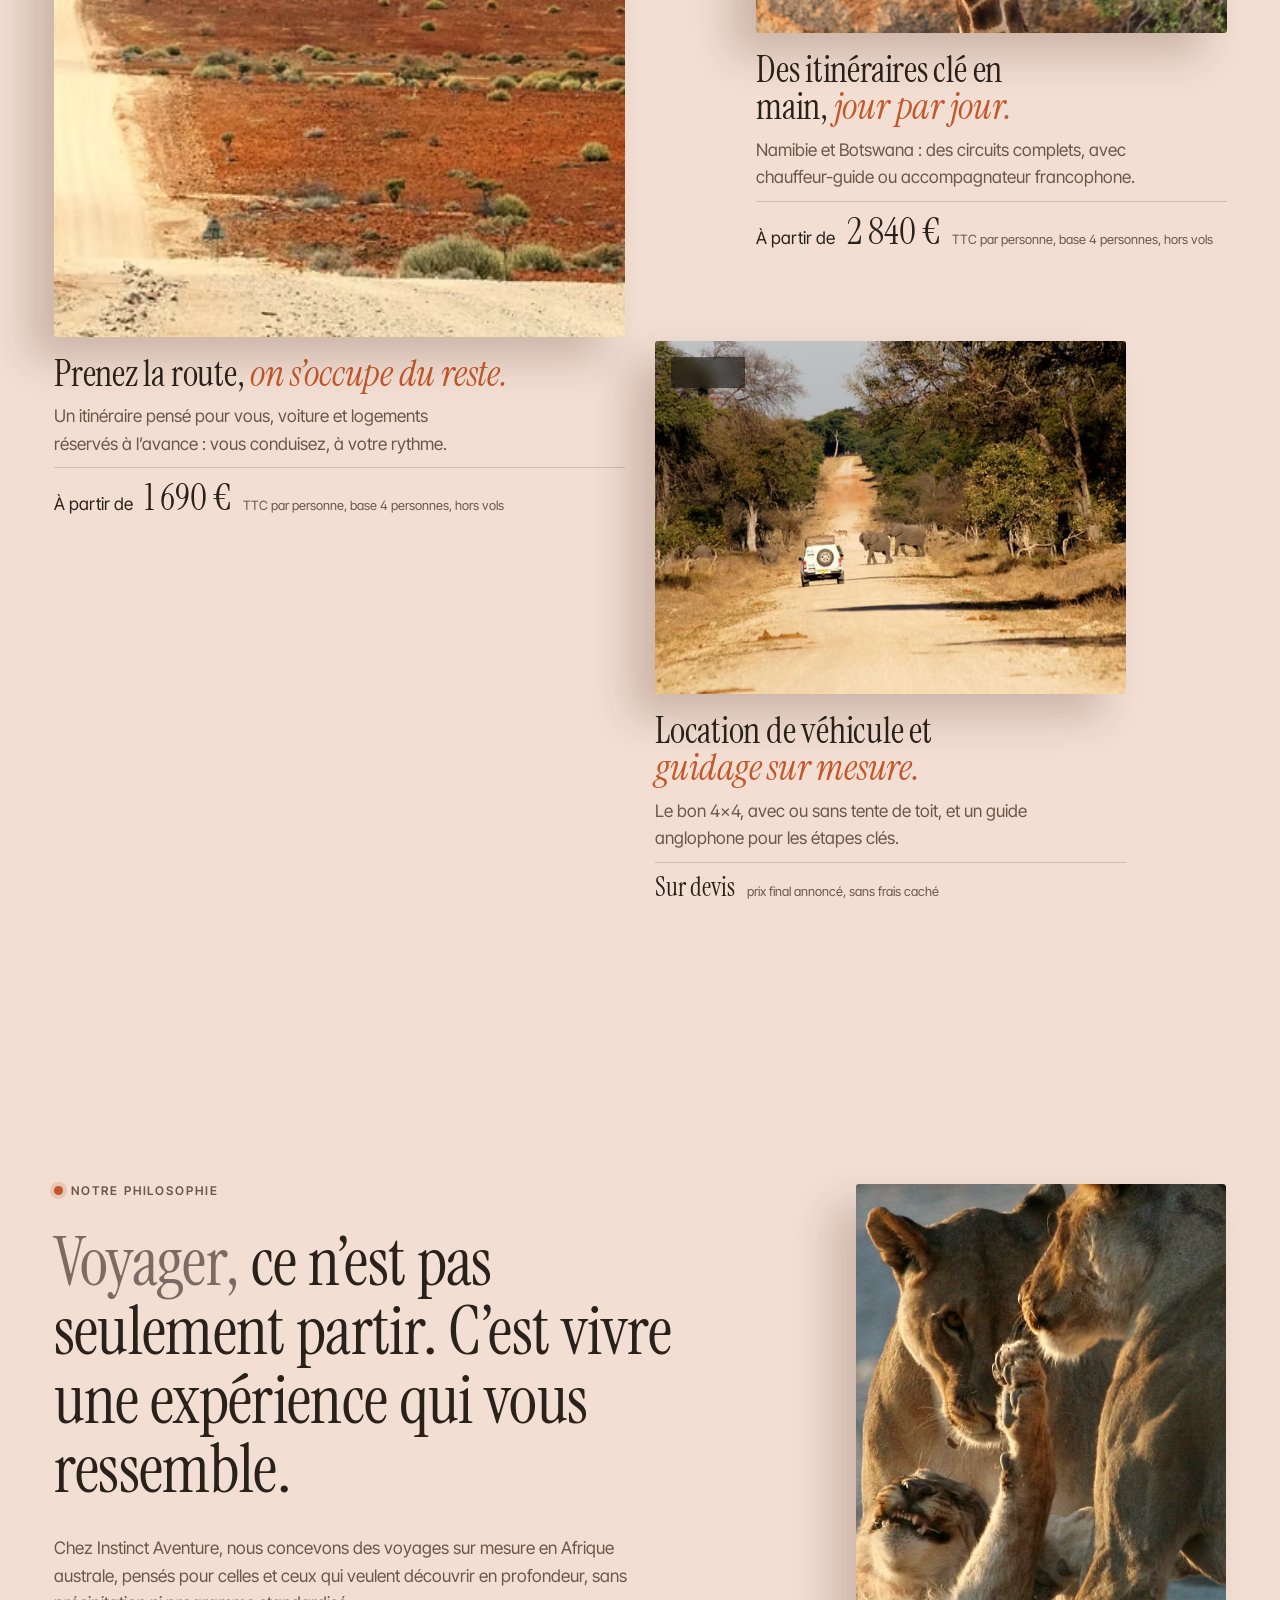
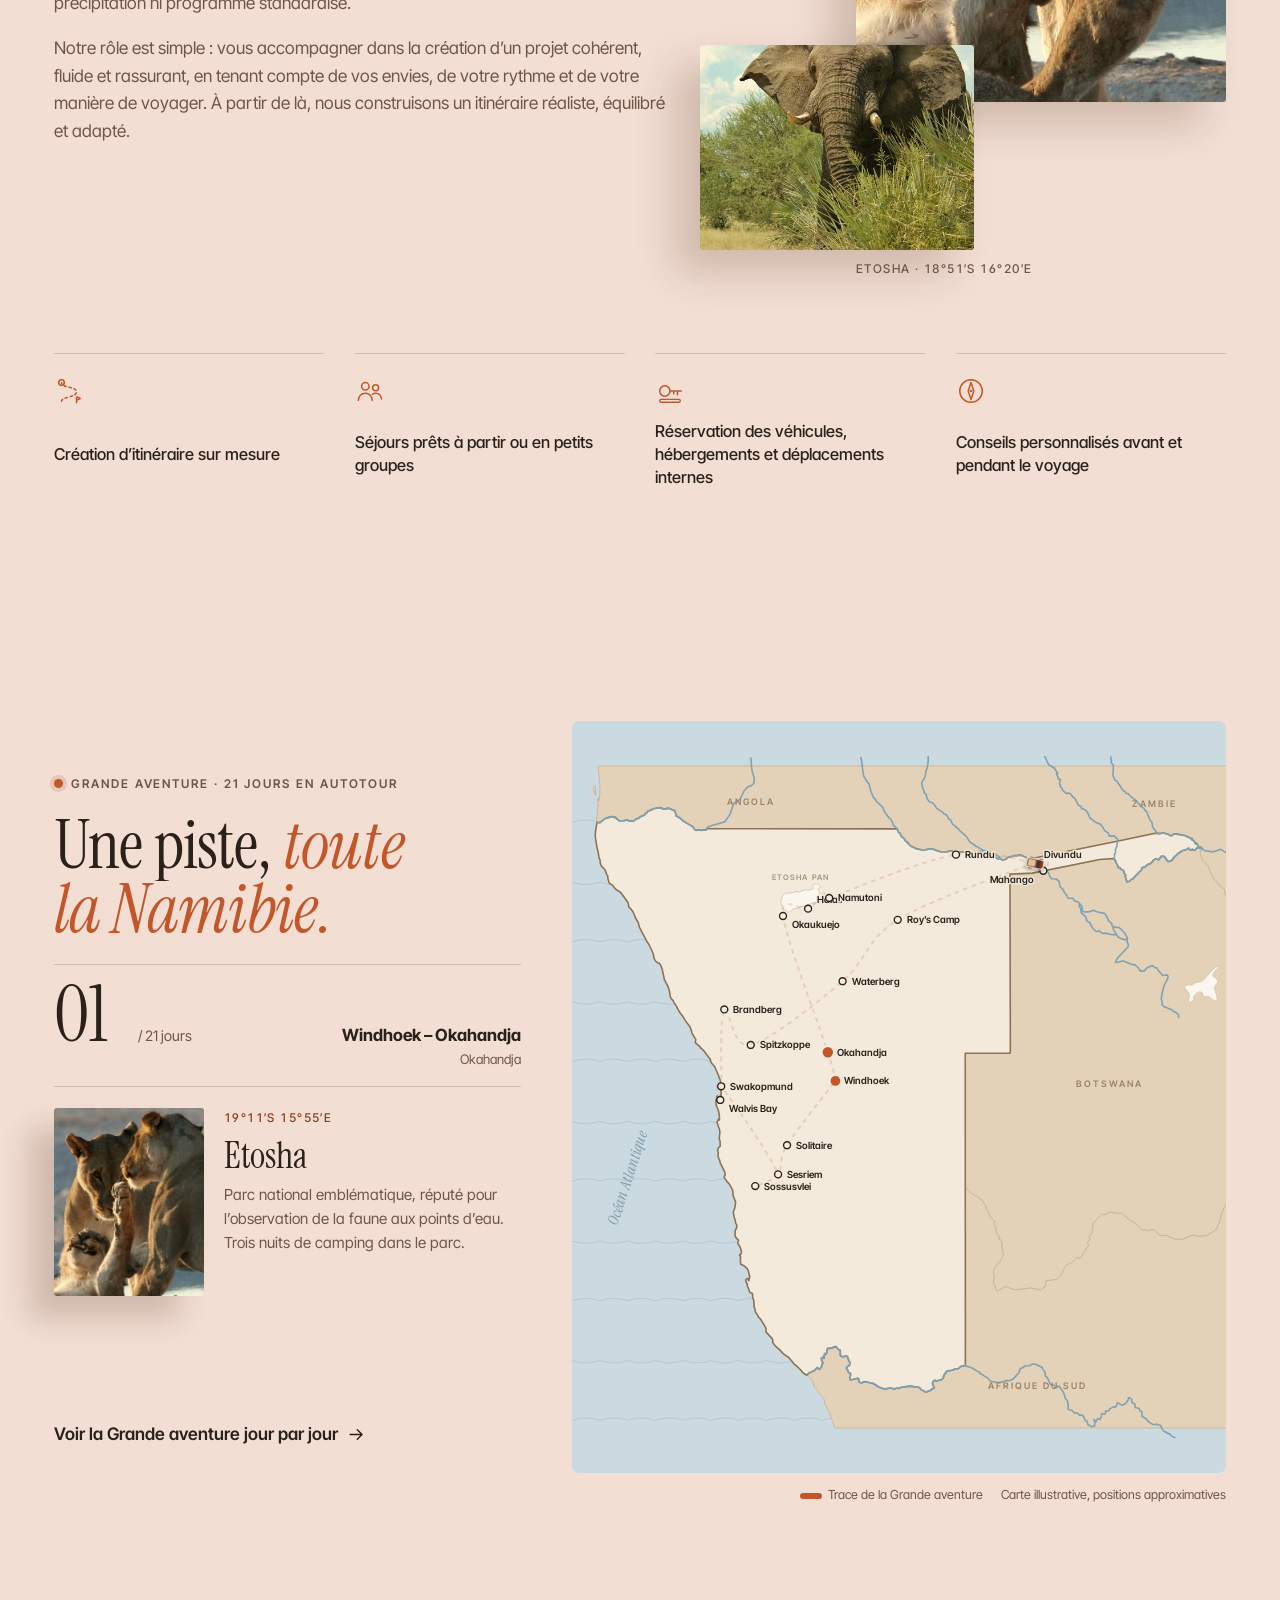
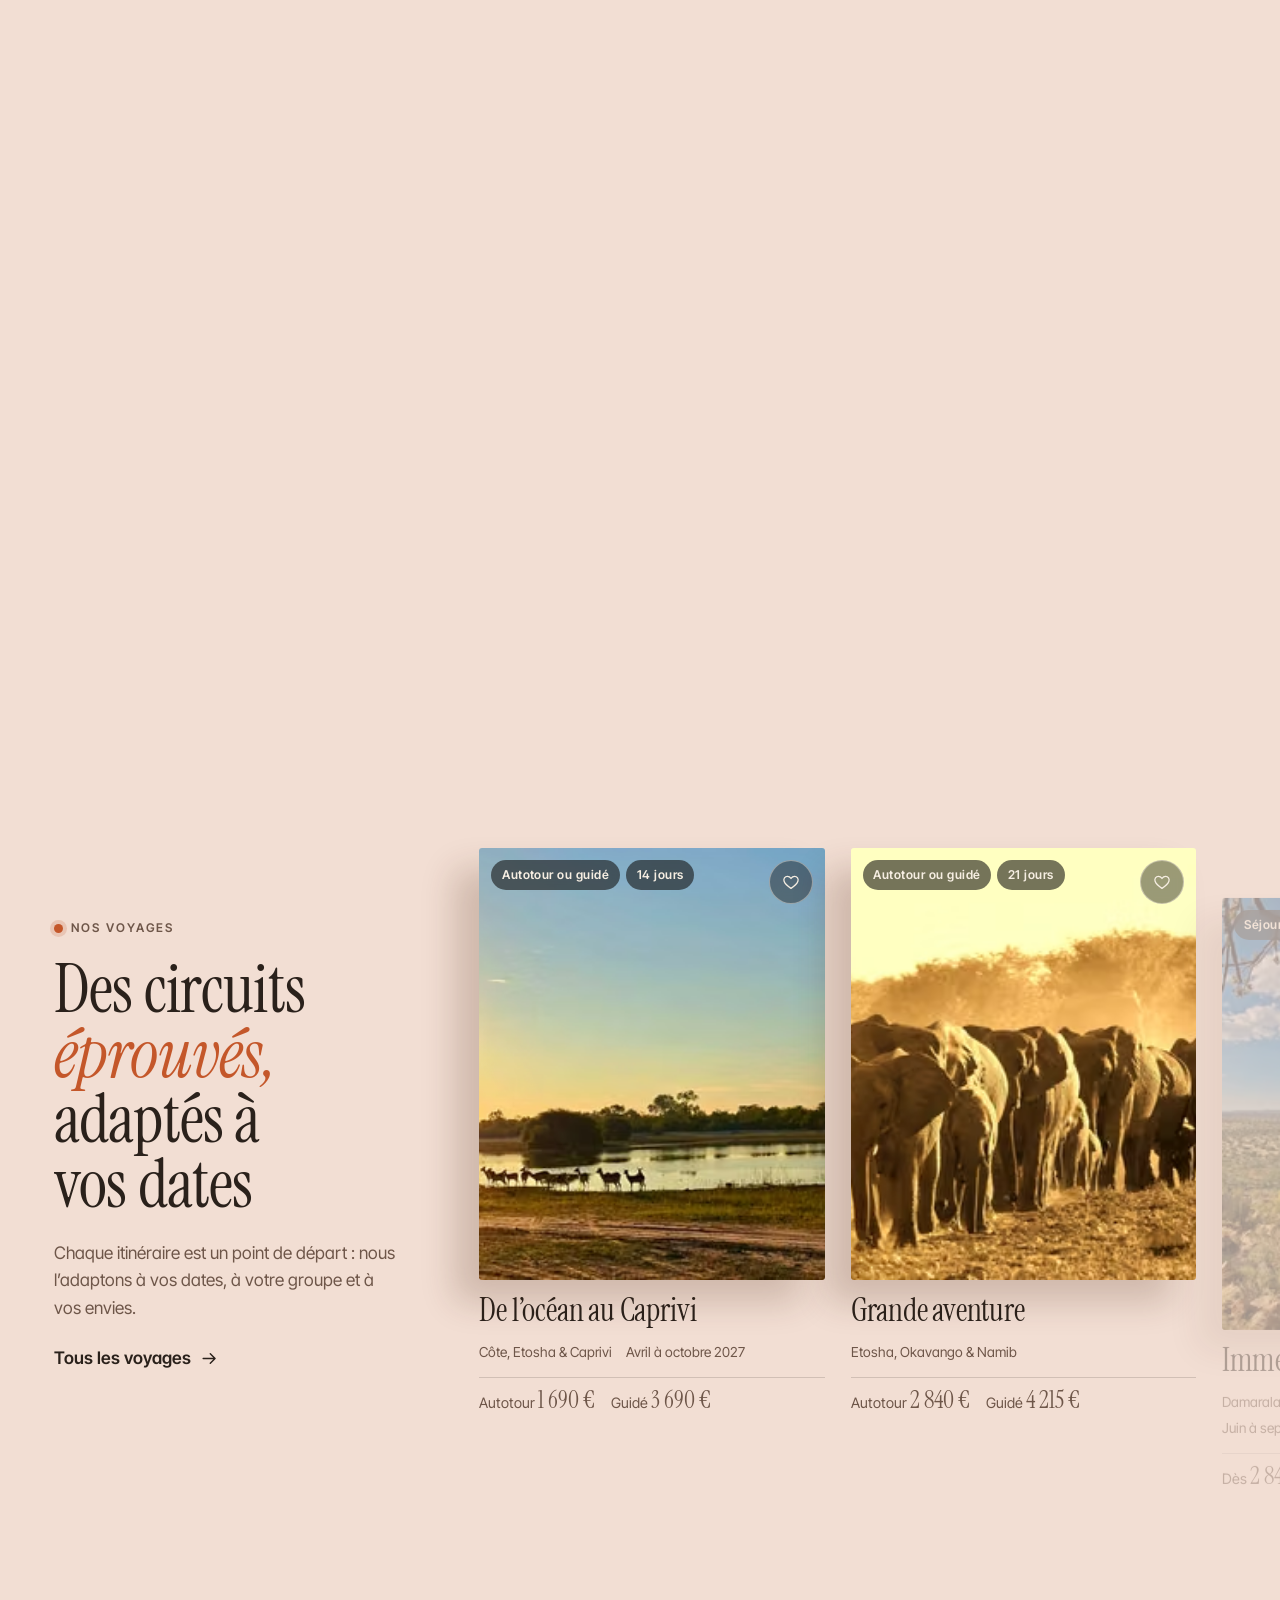
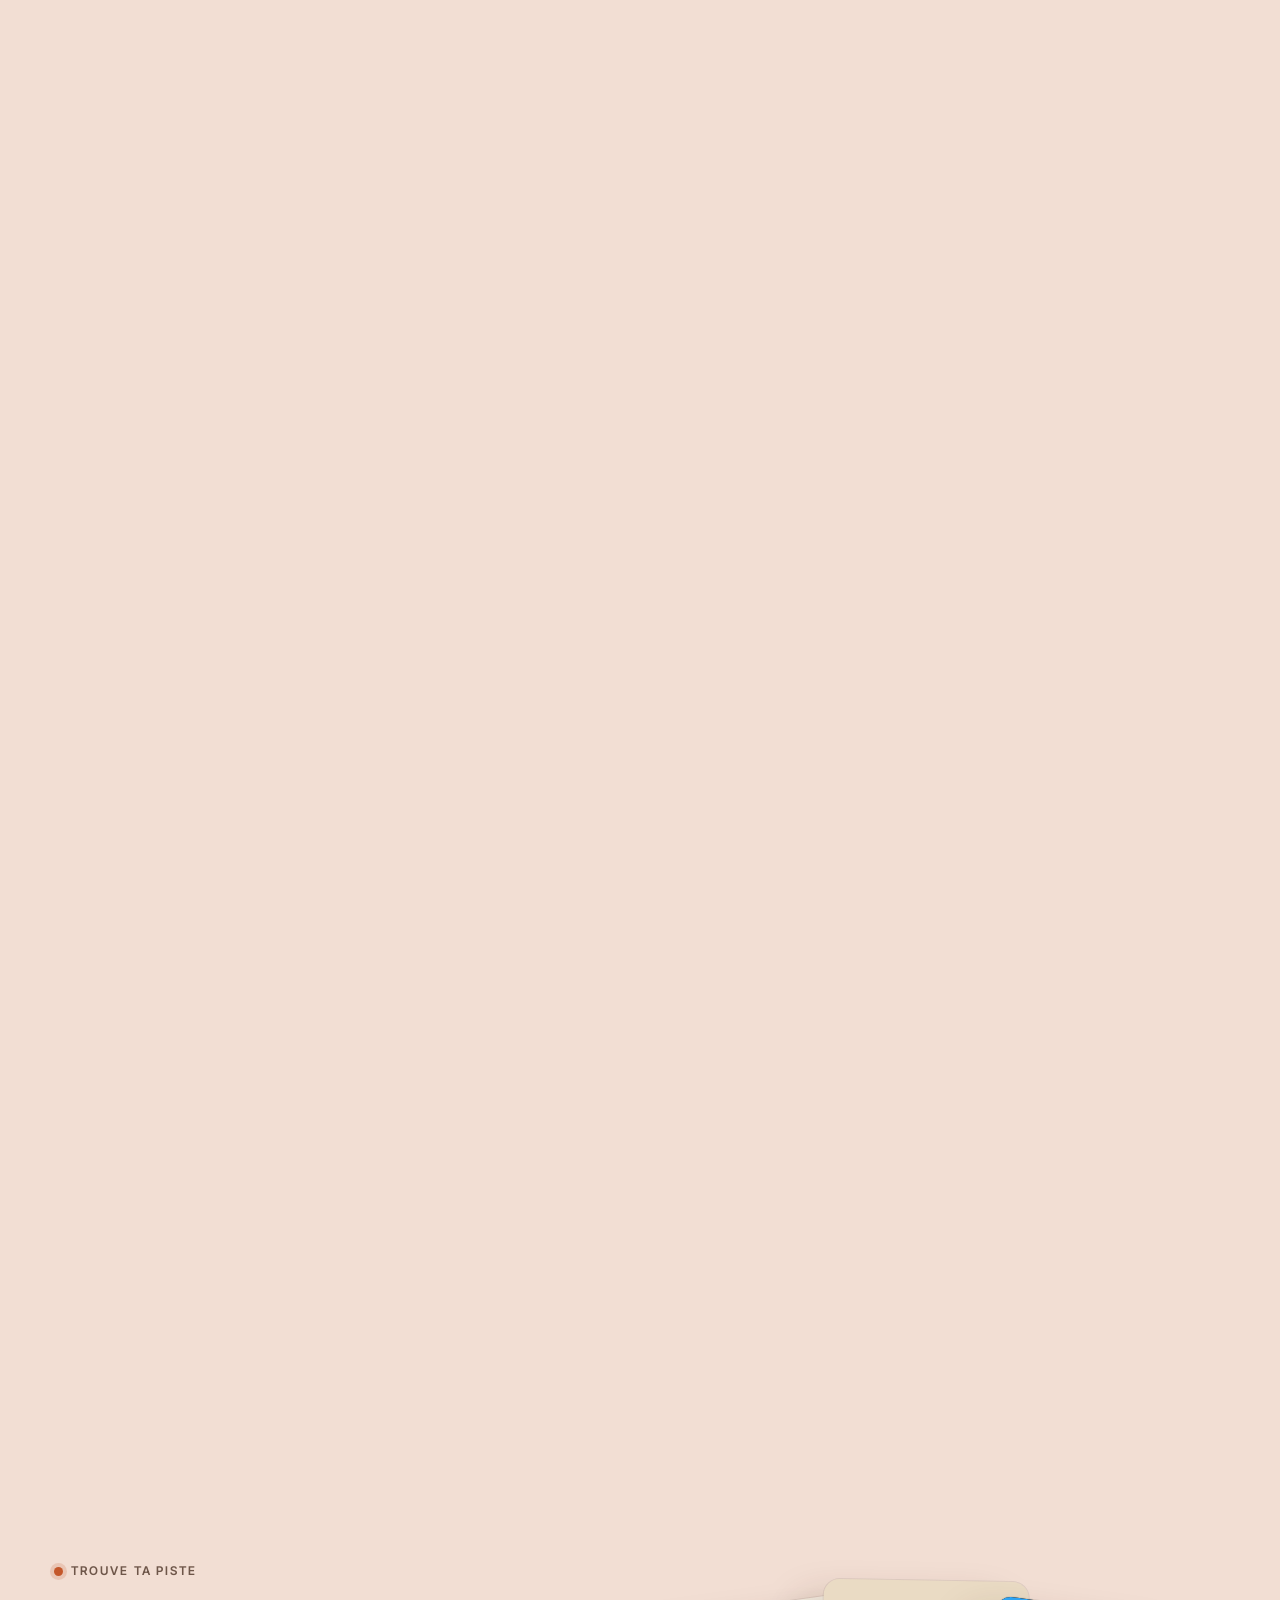
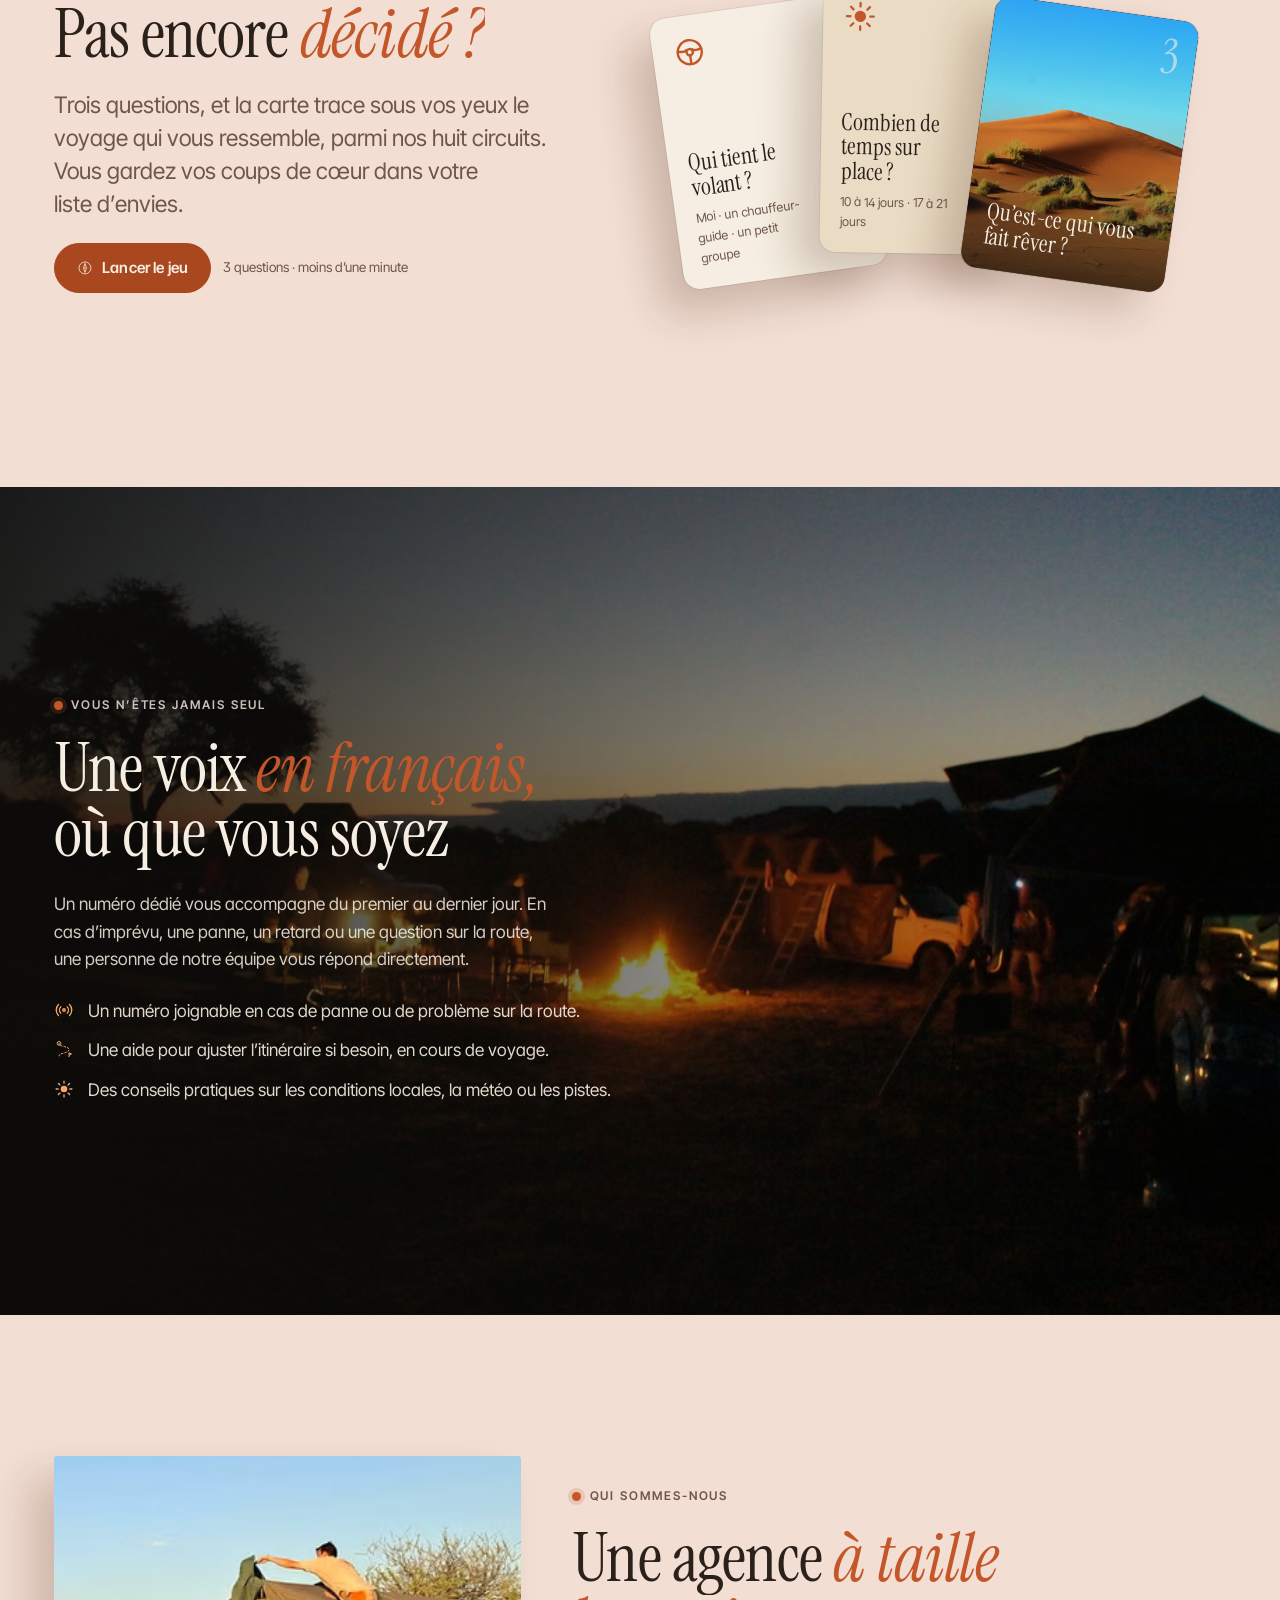
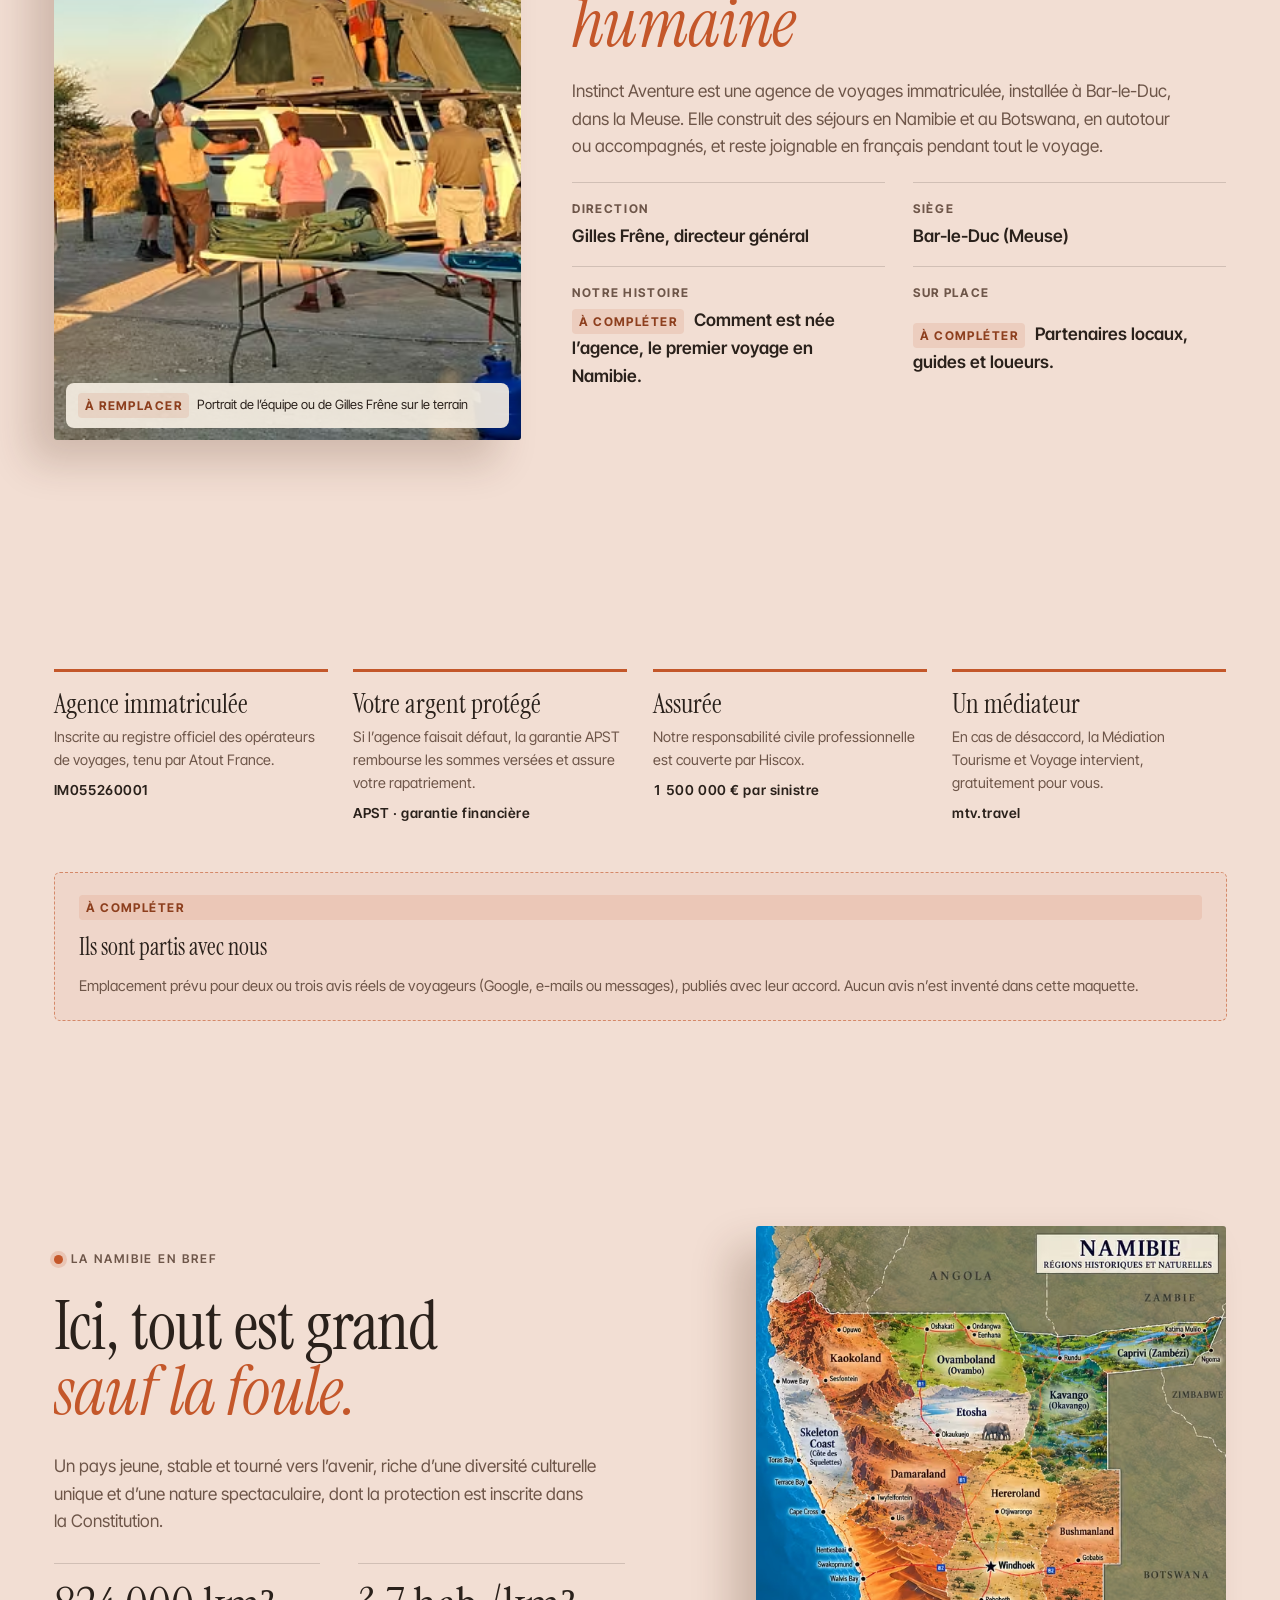
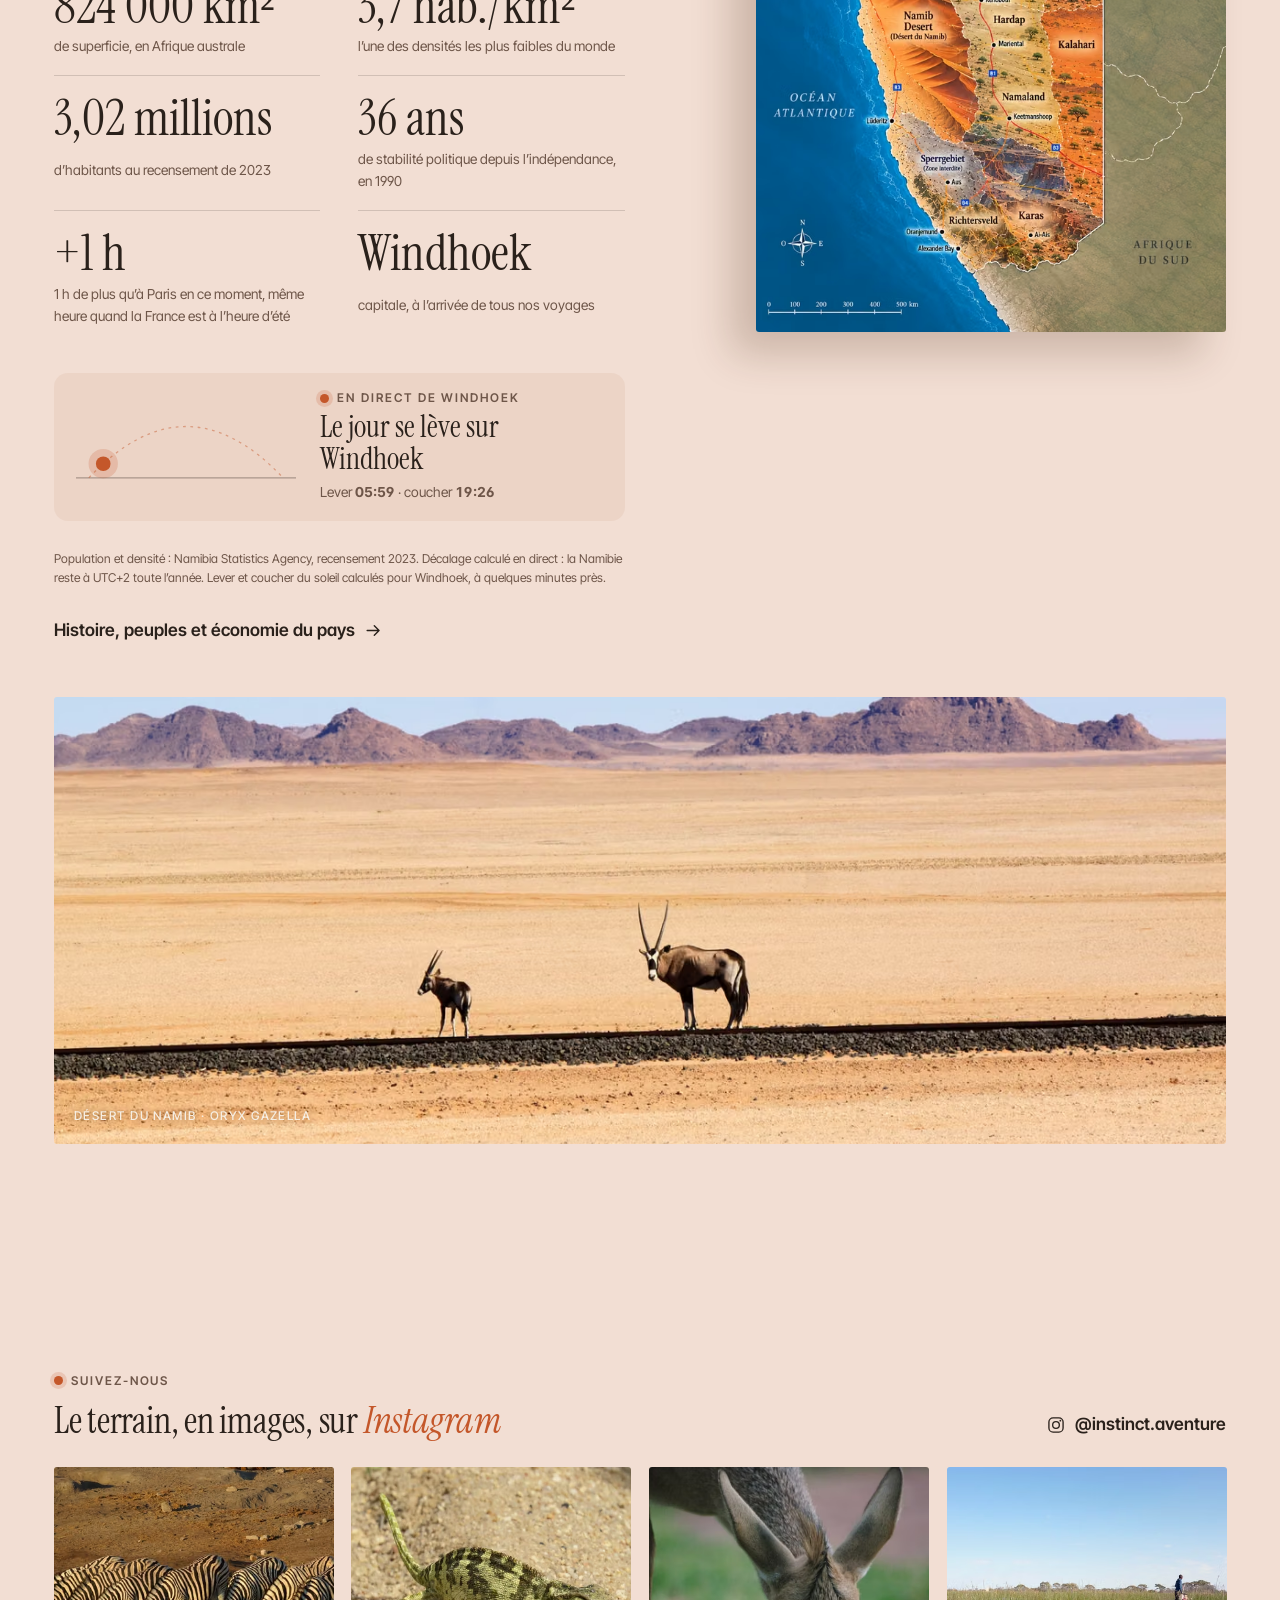
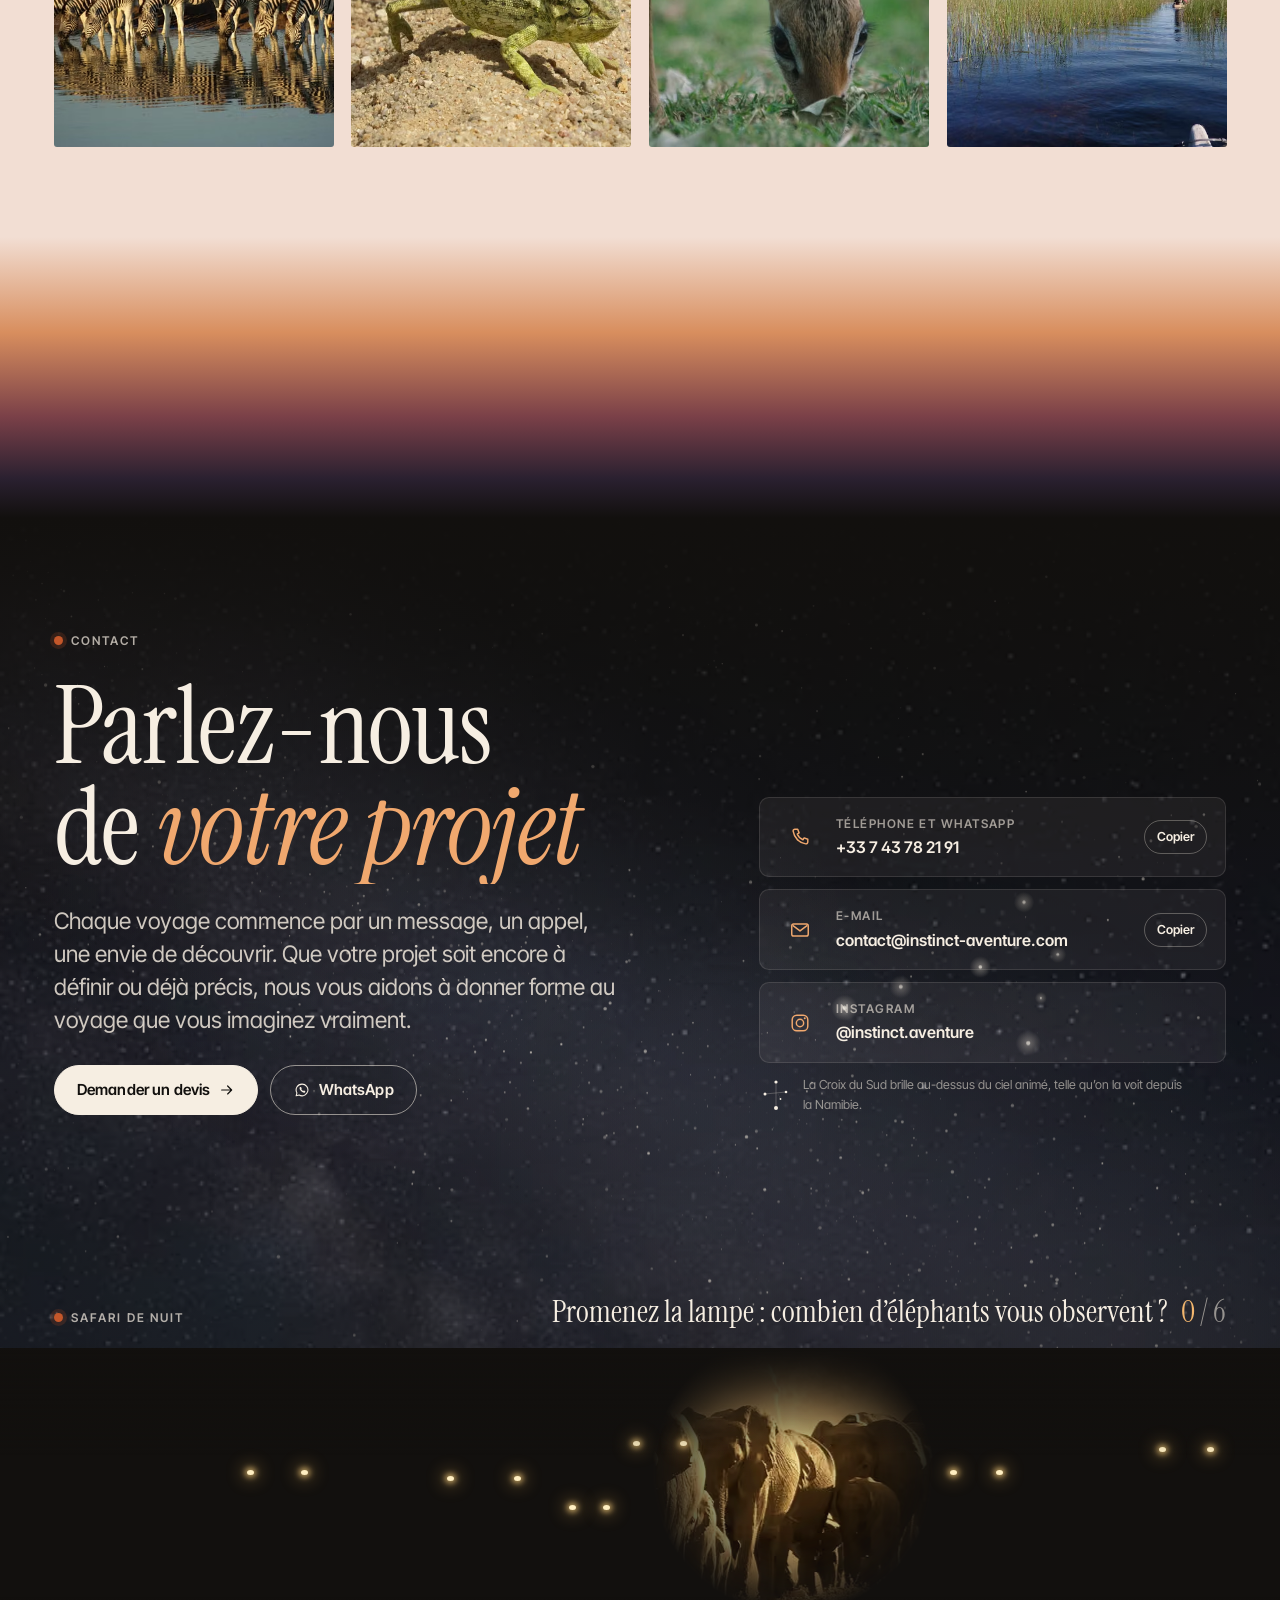
==== commit a00df621: "Images Grok : etape bivouac en 4:3 sur telephone Co-Authored-By: Claude Opus 5.5 <noreply@anthropic." ====
--- a/index.html
+++ b/index.html
@@ -8,7 +8,7 @@
 <meta name="theme-color" content="#12100E">
 <link rel="preload" href="assets/fonts/instrument-serif.woff2" as="font" type="font/woff2" crossorigin>
 <link rel="preload" href="assets/fonts/inter-tight.woff2" as="font" type="font/woff2" crossorigin>
-<link rel="stylesheet" href="assets/css/main.css?v=20261029">
+<link rel="stylesheet" href="assets/css/main.css?v=20261029-2">
 <link rel="icon" href="assets/img/favicon.png" type="image/png">
 <link rel="apple-touch-icon" href="assets/img/apple-touch-icon.png">
 <script type="speculationrules">{"prefetch":[{"where":{"and":[{"href_matches":"/*"},{"not":{"selector_matches":"[target=_blank]"}}]},"eagerness":"moderate"}]}</script>
@@ -767,15 +767,15 @@
 <script src="assets/js/vendor/Flip.min.js"></script>
 <script src="assets/js/vendor/lenis.min.js"></script>
 <script src="assets/js/vendor/ogl.min.js"></script>
-<script src="assets/js/data.js?v=20261029"></script>
-<script src="assets/js/map-data.js?v=20261029"></script>
-<script src="assets/js/core.js?v=20261029"></script>
-<script src="assets/js/devis.js?v=20261029"></script>
-<script src="assets/js/fav.js?v=20261029"></script>
-<script src="assets/js/quiz.js?v=20261029"></script>
-<script src="assets/js/map.js?v=20261029"></script>
-<script src="assets/js/gl.js?v=20261029"></script>
-
-<script src="assets/js/home.js?v=20261029"></script>
+<script src="assets/js/data.js?v=20261029-2"></script>
+<script src="assets/js/map-data.js?v=20261029-2"></script>
+<script src="assets/js/core.js?v=20261029-2"></script>
+<script src="assets/js/devis.js?v=20261029-2"></script>
+<script src="assets/js/fav.js?v=20261029-2"></script>
+<script src="assets/js/quiz.js?v=20261029-2"></script>
+<script src="assets/js/map.js?v=20261029-2"></script>
+<script src="assets/js/gl.js?v=20261029-2"></script>
+
+<script src="assets/js/home.js?v=20261029-2"></script>
 </body>
 </html>
--- a/assets/css/main.css
+++ b/assets/css/main.css
@@ -735,6 +735,11 @@
 img[src*="g-bivouac-crepuscule-4x5"] { object-position: 50% 74%; }
 img[src*="g-piscine-savane-4x5"] { object-position: 50% 60%; }
 img[src*="g-carnet-boussole-4x5"] { object-position: 50% 8%; }
+/* étape bivouac sur téléphone : cadre 4:3 pour garder la tente de toit, le 4x4 et le feu */
+@media (max-width: 640px) {
+  .day__fig:has(img[src*="g-bivouac-crepuscule-4x5"]) { aspect-ratio: 4 / 3; }
+  .day__fig img[src*="g-bivouac-crepuscule-4x5"] { object-position: 50% 70%; }
+}
 .day.is-on .day__n b { color: var(--accent); }
 /* jours inactifs : le texte du programme reste lisible, seuls le numéro et l'illustration s'effacent */
 html.js:not(.is-calm) .day:not(.is-on) .day__n b, html.js:not(.is-calm) .day:not(.is-on) .day__fig { opacity: .6; }
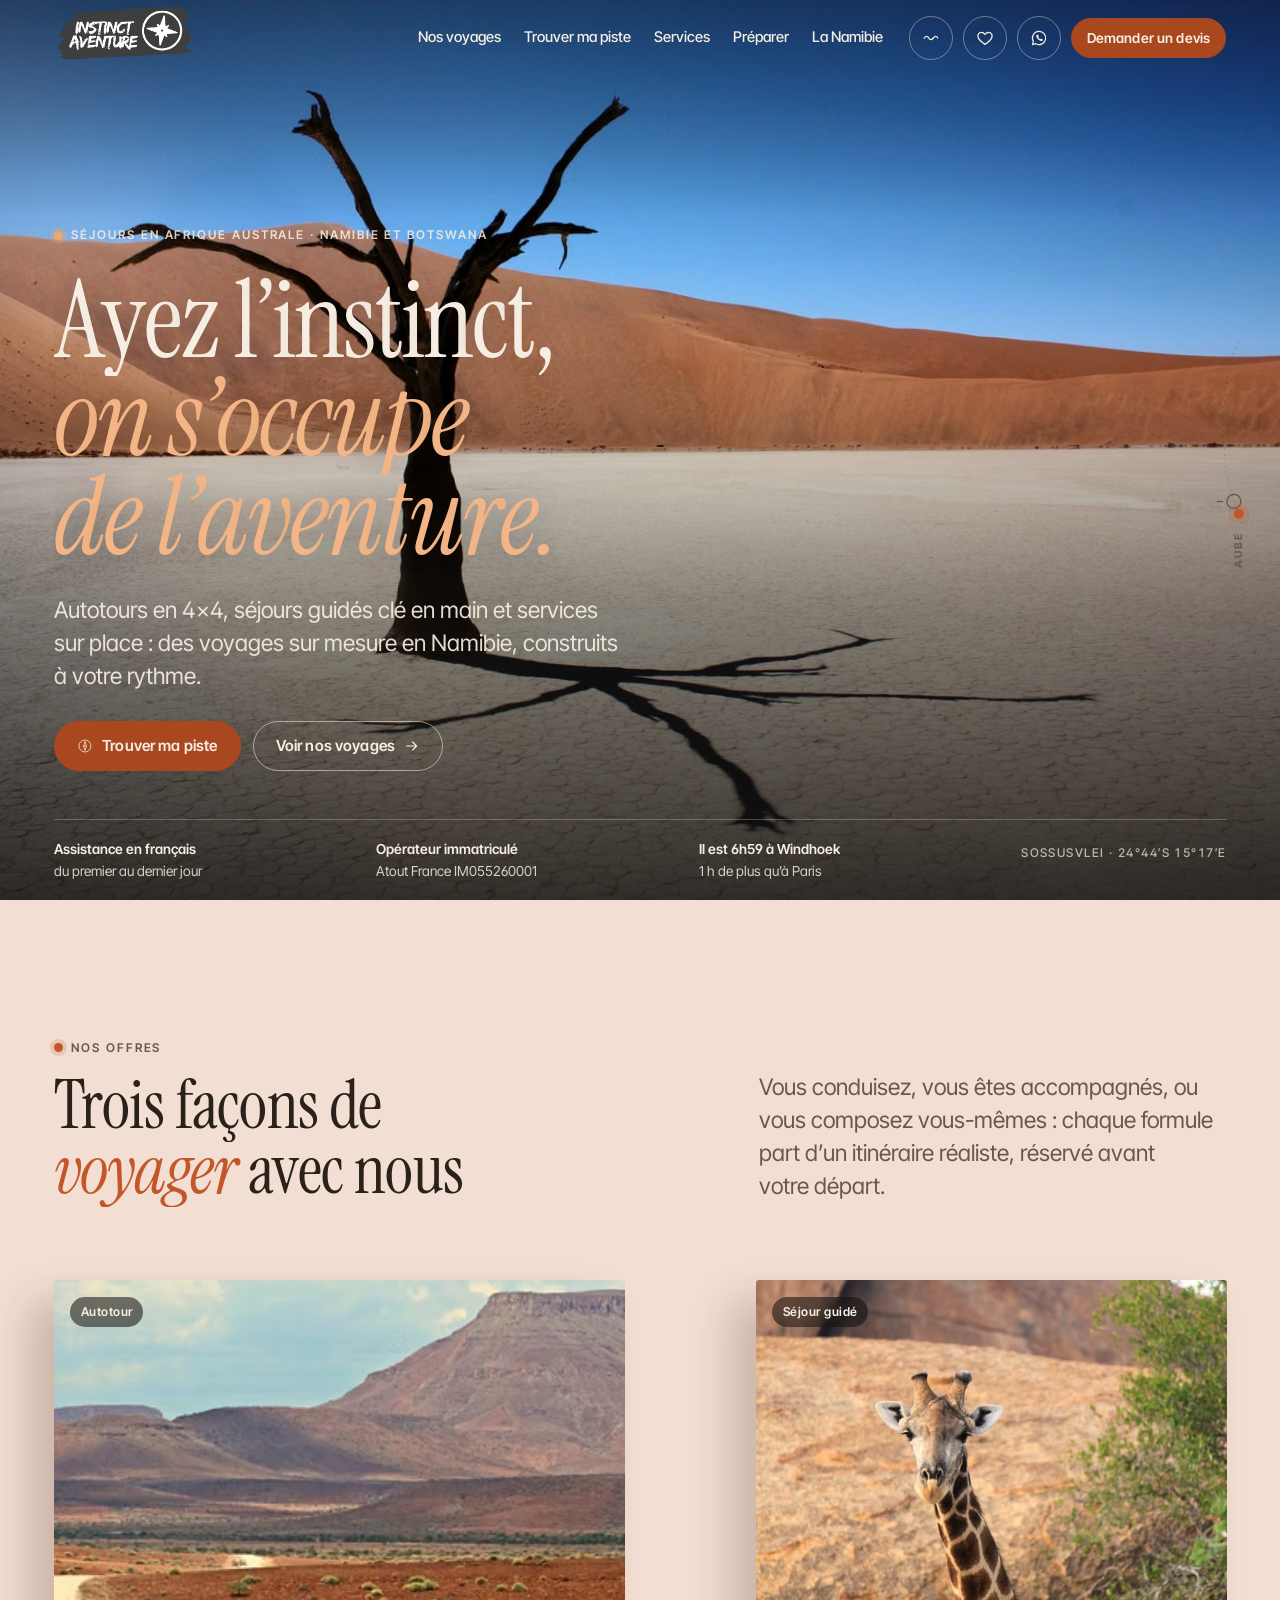
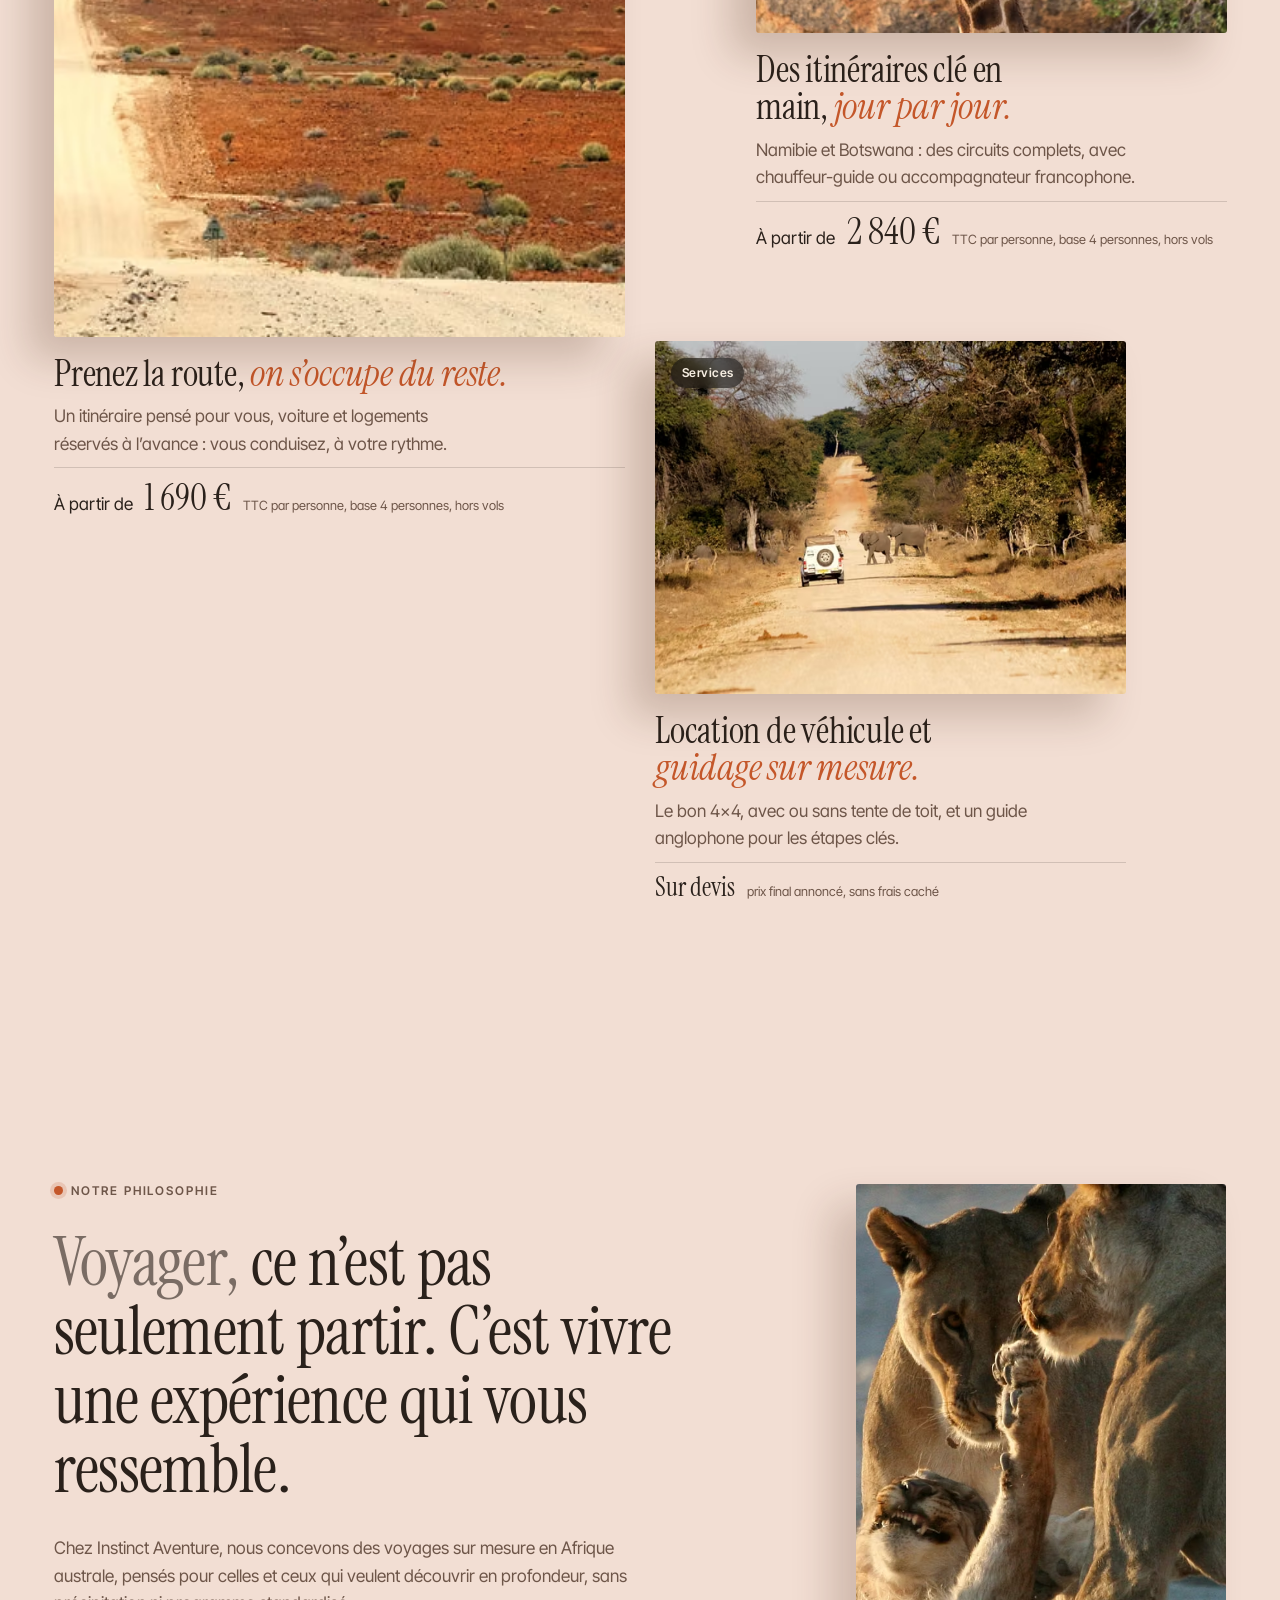
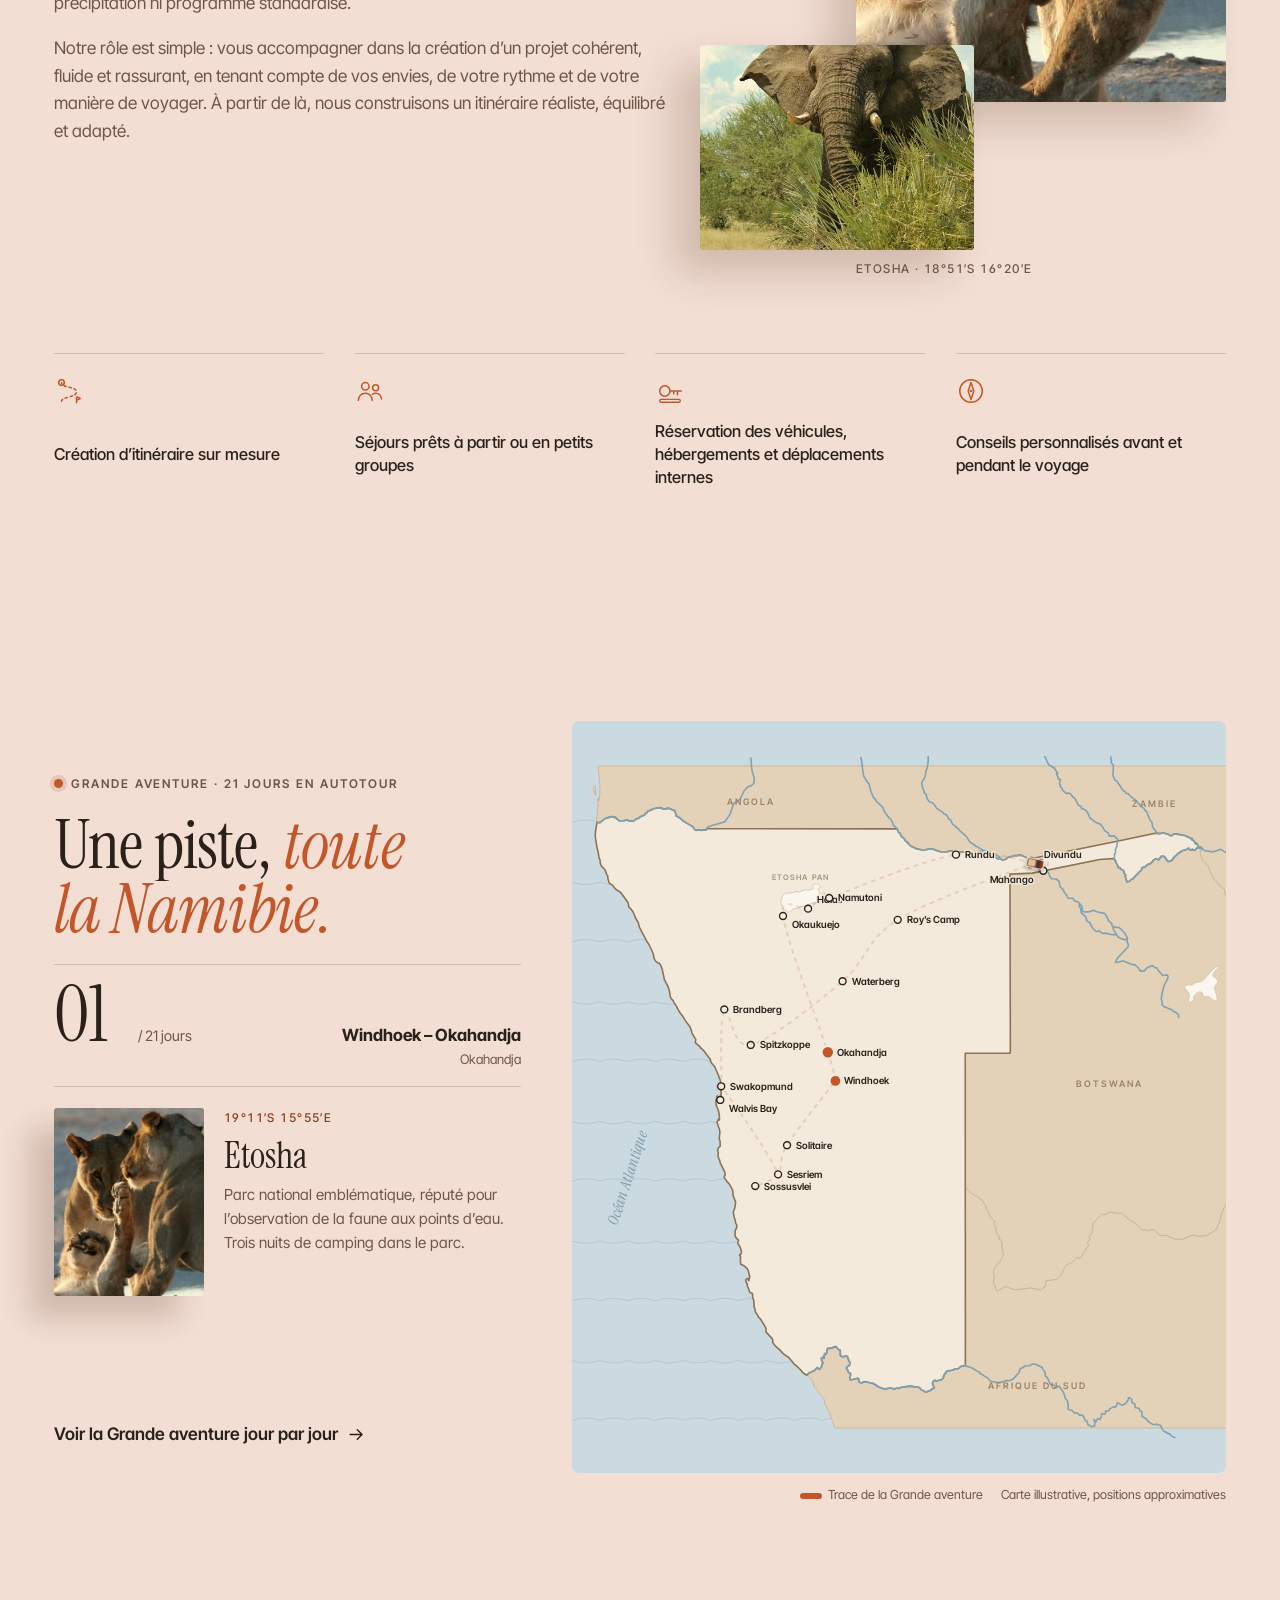
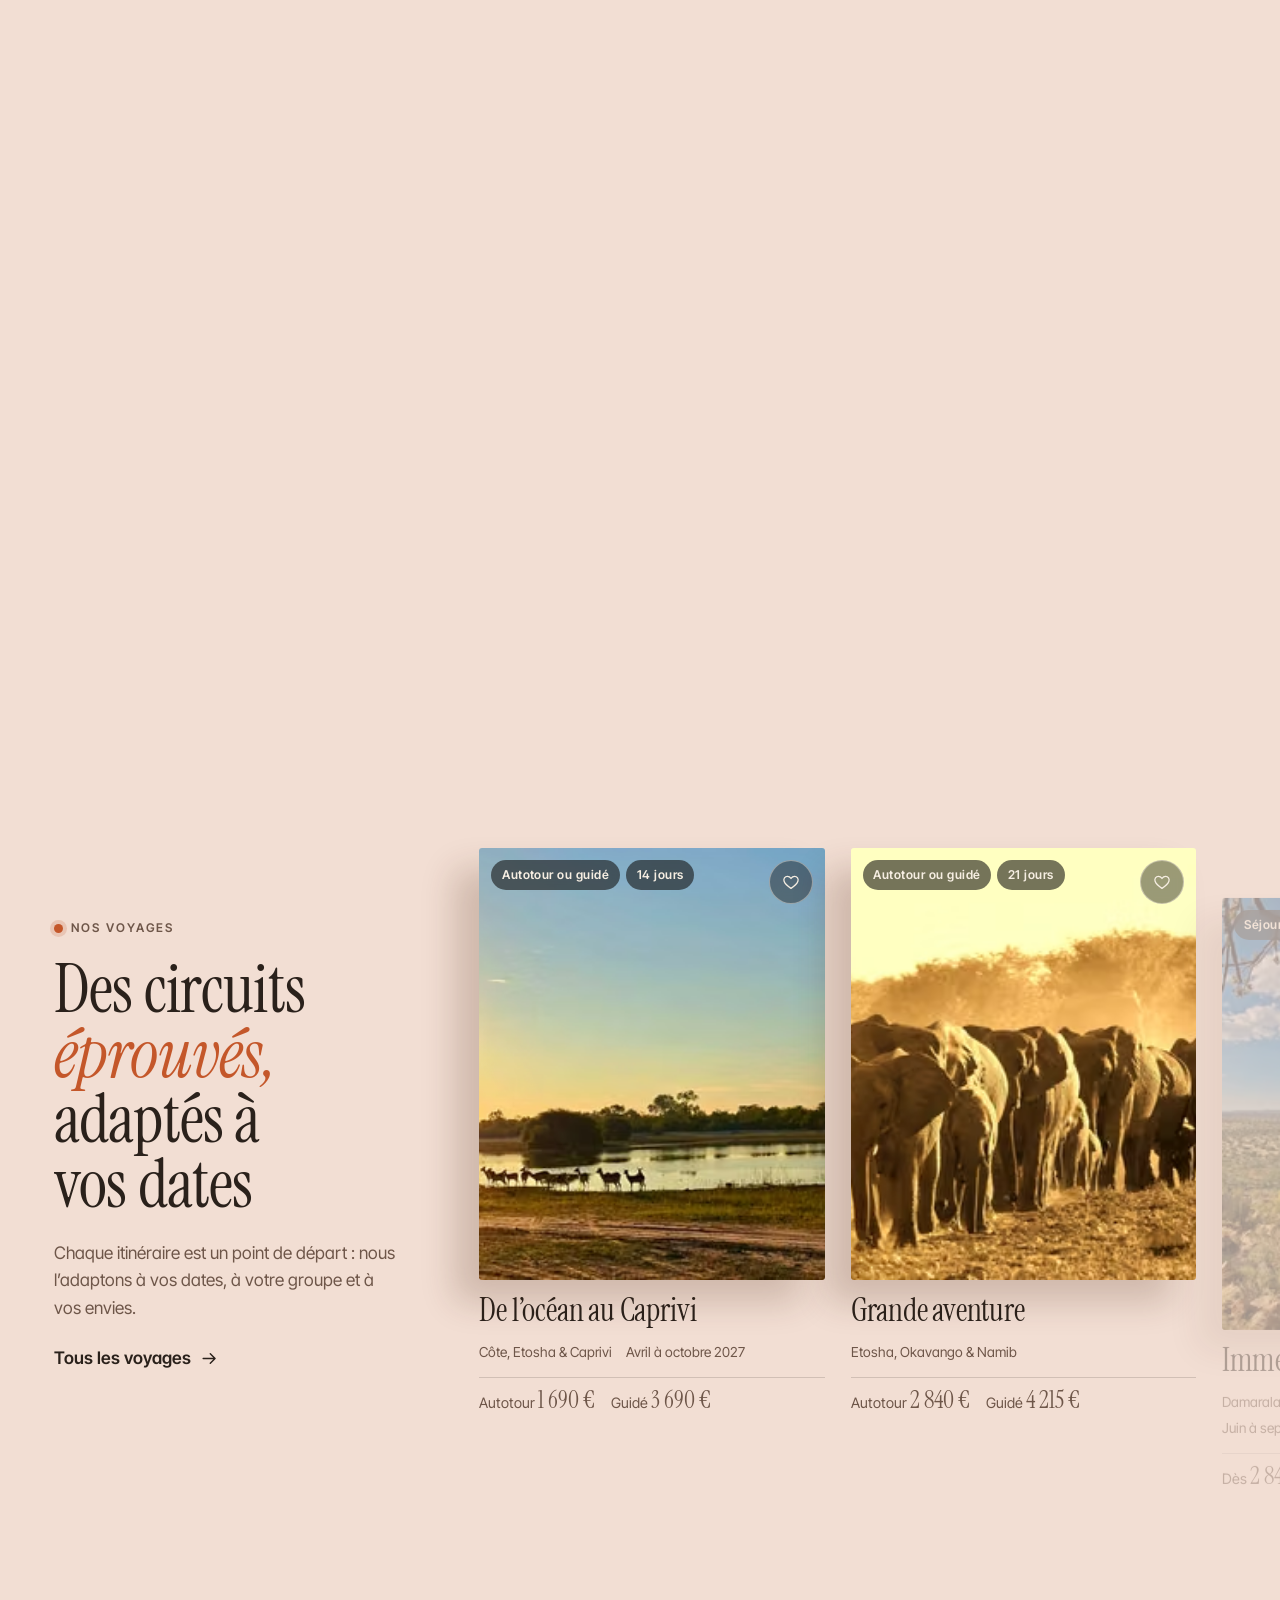
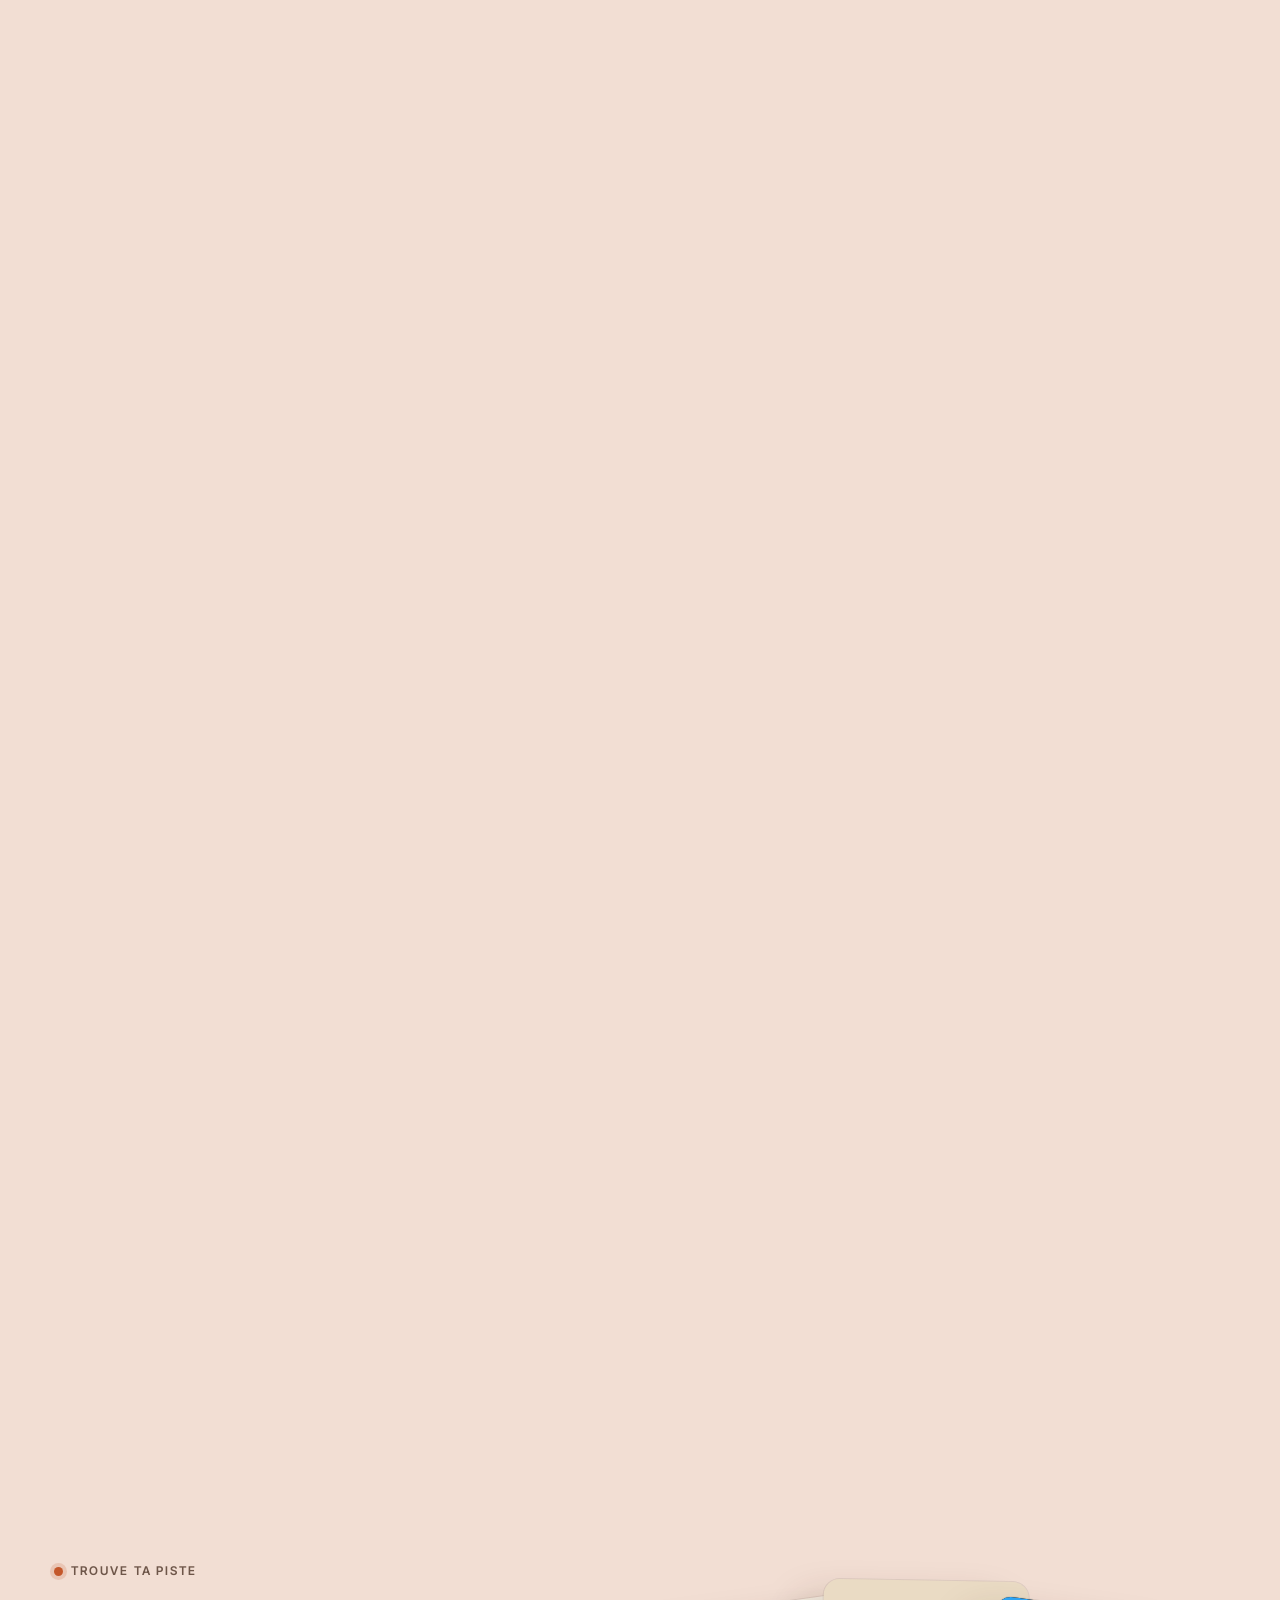
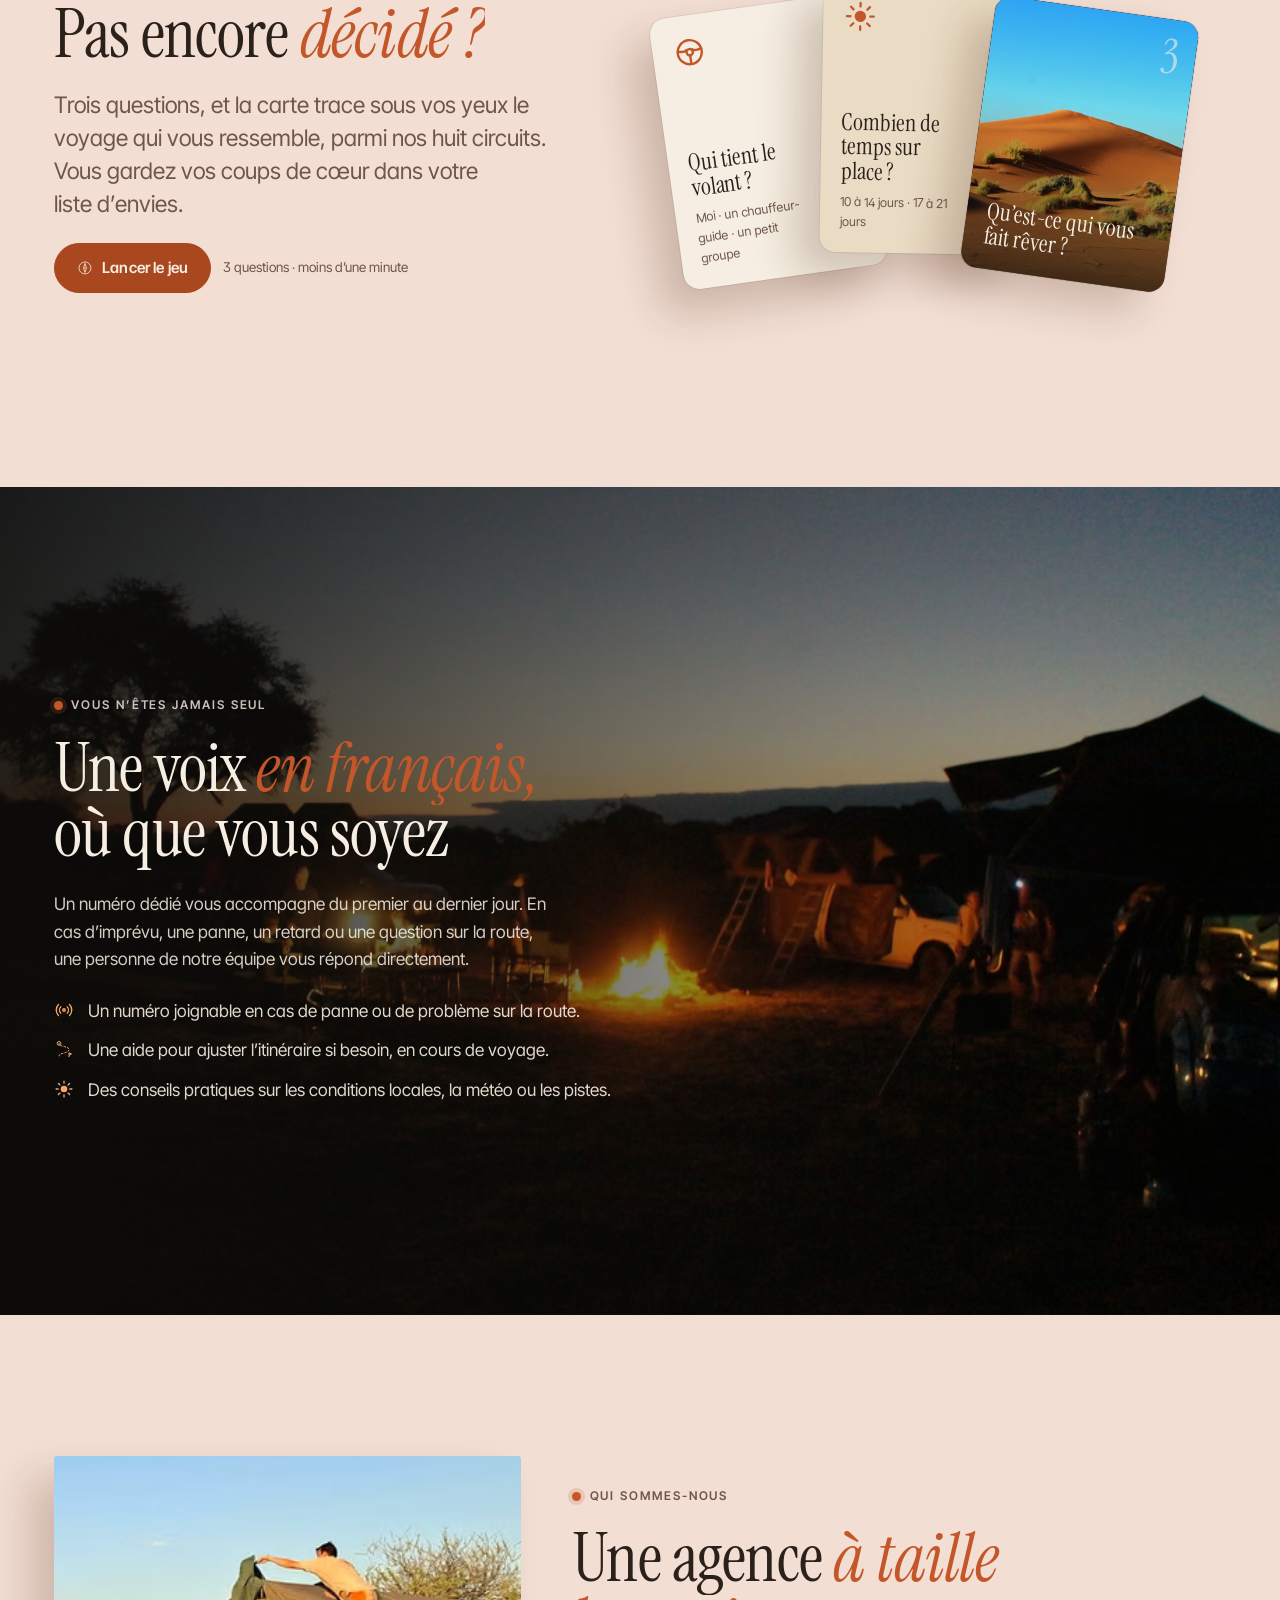
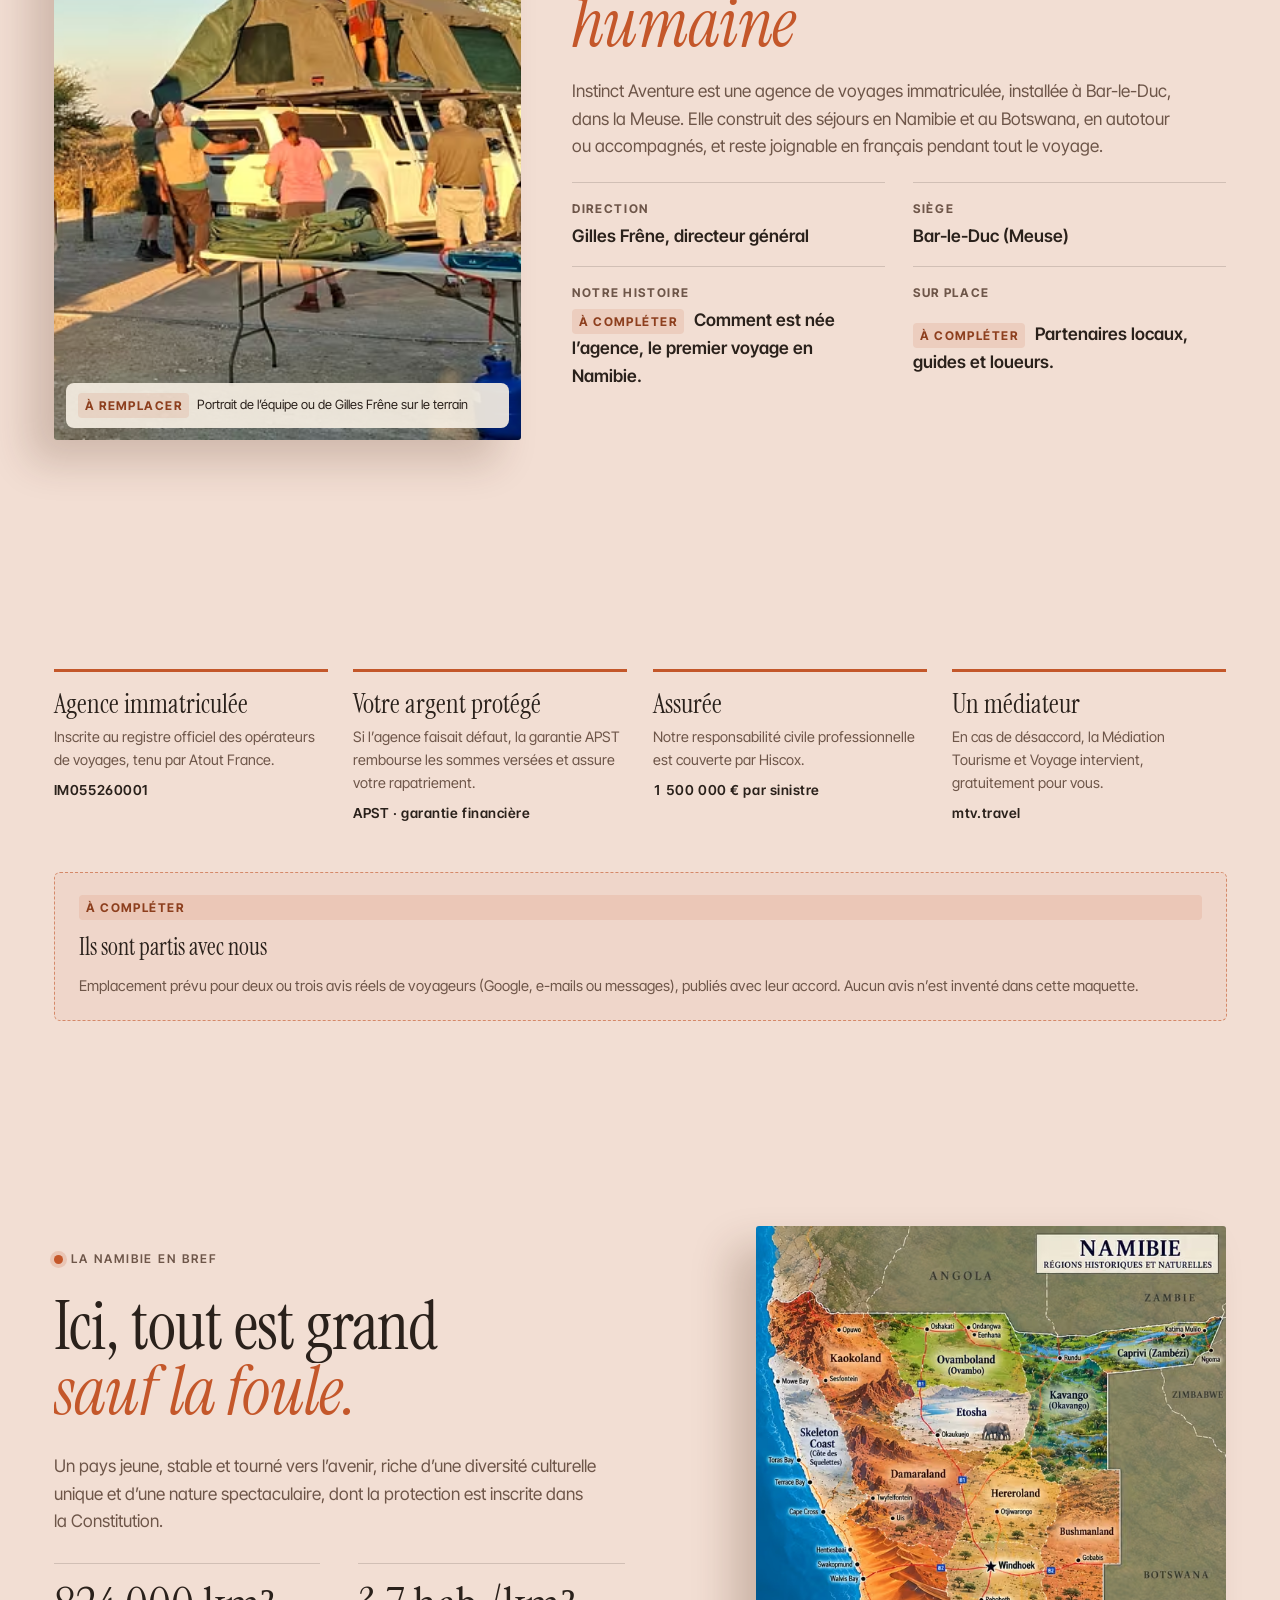
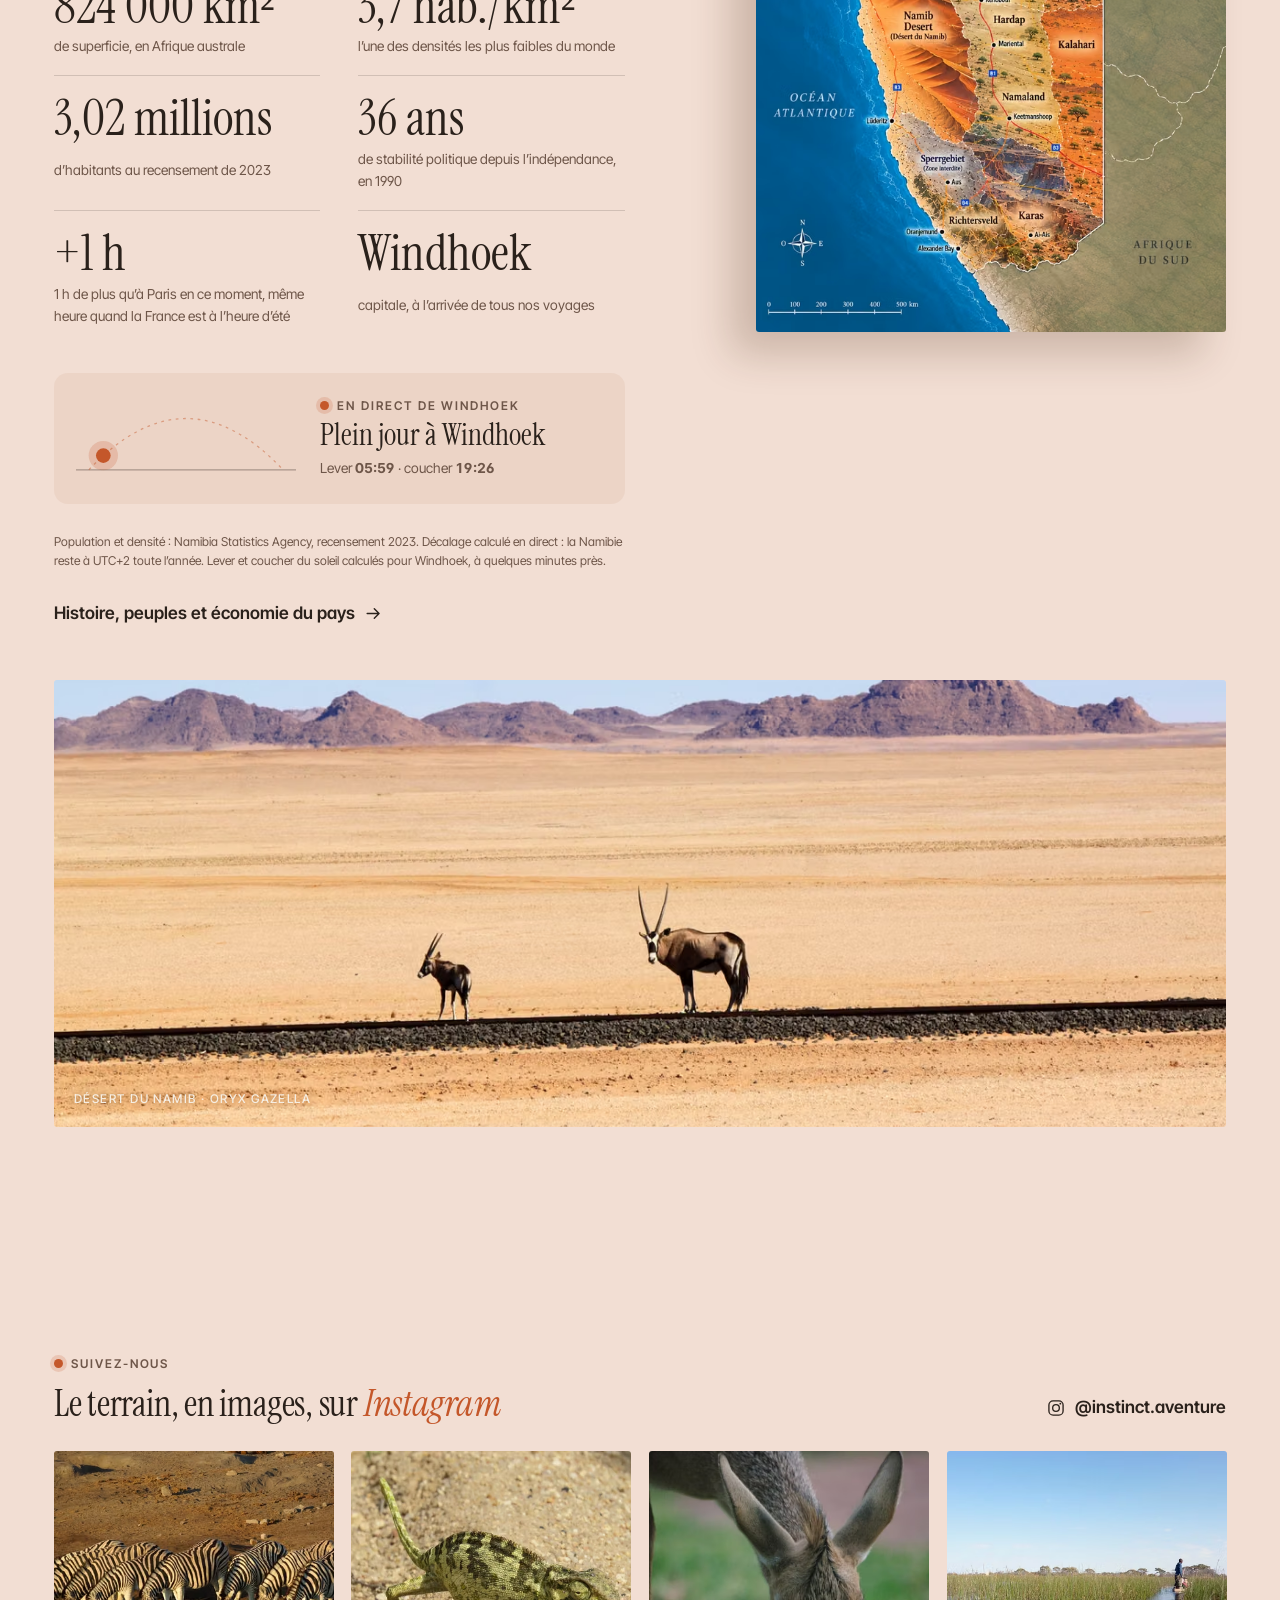
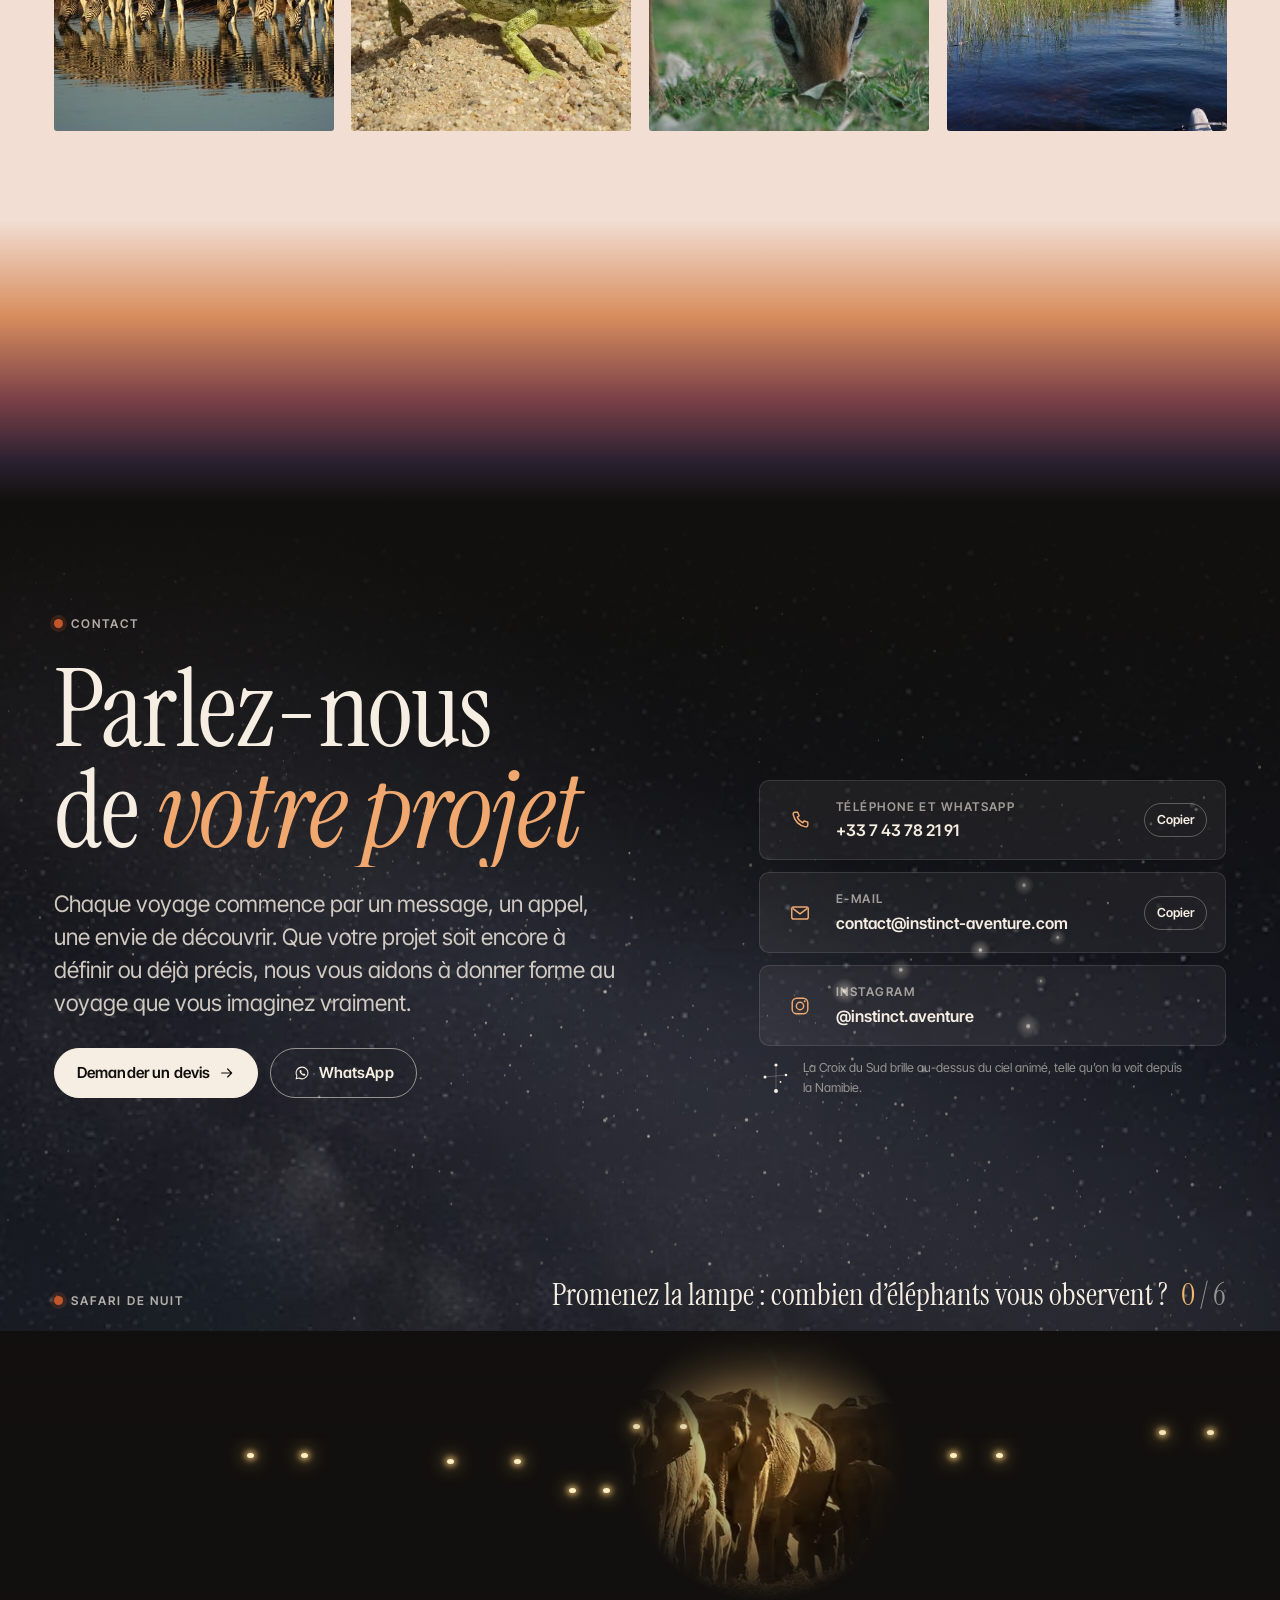
==== commit 1bc76676: "Fiches sur telephone : carte dans le flux et barre d avancement mesuree Co-Authored-By: Claude Opus " ====
--- a/index.html
+++ b/index.html
@@ -8,7 +8,7 @@
 <meta name="theme-color" content="#12100E">
 <link rel="preload" href="assets/fonts/instrument-serif.woff2" as="font" type="font/woff2" crossorigin>
 <link rel="preload" href="assets/fonts/inter-tight.woff2" as="font" type="font/woff2" crossorigin>
-<link rel="stylesheet" href="assets/css/main.css?v=20261029-2">
+<link rel="stylesheet" href="assets/css/main.css?v=20261029-3">
 <link rel="icon" href="assets/img/favicon.png" type="image/png">
 <link rel="apple-touch-icon" href="assets/img/apple-touch-icon.png">
 <script type="speculationrules">{"prefetch":[{"where":{"and":[{"href_matches":"/*"},{"not":{"selector_matches":"[target=_blank]"}}]},"eagerness":"moderate"}]}</script>
@@ -767,15 +767,15 @@
 <script src="assets/js/vendor/Flip.min.js"></script>
 <script src="assets/js/vendor/lenis.min.js"></script>
 <script src="assets/js/vendor/ogl.min.js"></script>
-<script src="assets/js/data.js?v=20261029-2"></script>
-<script src="assets/js/map-data.js?v=20261029-2"></script>
-<script src="assets/js/core.js?v=20261029-2"></script>
-<script src="assets/js/devis.js?v=20261029-2"></script>
-<script src="assets/js/fav.js?v=20261029-2"></script>
-<script src="assets/js/quiz.js?v=20261029-2"></script>
-<script src="assets/js/map.js?v=20261029-2"></script>
-<script src="assets/js/gl.js?v=20261029-2"></script>
-
-<script src="assets/js/home.js?v=20261029-2"></script>
+<script src="assets/js/data.js?v=20261029-3"></script>
+<script src="assets/js/map-data.js?v=20261029-3"></script>
+<script src="assets/js/core.js?v=20261029-3"></script>
+<script src="assets/js/devis.js?v=20261029-3"></script>
+<script src="assets/js/fav.js?v=20261029-3"></script>
+<script src="assets/js/quiz.js?v=20261029-3"></script>
+<script src="assets/js/map.js?v=20261029-3"></script>
+<script src="assets/js/gl.js?v=20261029-3"></script>
+
+<script src="assets/js/home.js?v=20261029-3"></script>
 </body>
 </html>
--- a/assets/css/main.css
+++ b/assets/css/main.css
@@ -1559,6 +1559,21 @@
   .days__map .map { flex: 0 1 auto; min-height: 0; }
   .days__map .map-note { flex: none; margin-block: 10px 16px; }
 }
+/* fiches sur téléphone : quand la carte dépasse 30 % de l'écran (mesure dans circuit.js), elle reste dans le flux
+   et ne recouvre jamais les images ; l'avancement passe dans une barre d'une ligne sous la sous-navigation */
+.days--compacte .days__map { position: static; }
+.subnav .days__hud {
+  position: absolute; left: 0; right: 0; top: 100%; display: flex; justify-content: space-between; gap: 10px;
+  padding: 6px max(var(--pad-x), env(safe-area-inset-right, 0px)) 6px max(var(--pad-x), env(safe-area-inset-left, 0px));
+  background: var(--bg); border-bottom: 1px solid var(--line); opacity: 0; visibility: hidden; transform: translateY(-6px);
+  transition: opacity .3s var(--ease), transform .3s var(--ease), visibility .3s;
+}
+.subnav .days__hud.is-visible { opacity: 1; visibility: visible; transform: none; }
+.subnav .days__hud span { white-space: nowrap; min-width: 0; overflow: hidden; text-overflow: ellipsis; padding-inline: 10px; }
+.subnav .days__hud span:first-child { flex: none; }
+@media (max-width: 640px) {
+  .day { scroll-margin-top: calc(var(--entete-h, var(--hd-h)) + var(--sousnav-h, 0px) + var(--carte-h, 0px)); }
+}
 /* catalogue sur téléphone : les filtres restent dans le flux au lieu de manger l'écran */
 @media (max-width: 900px) {
   .filters { position: static; }
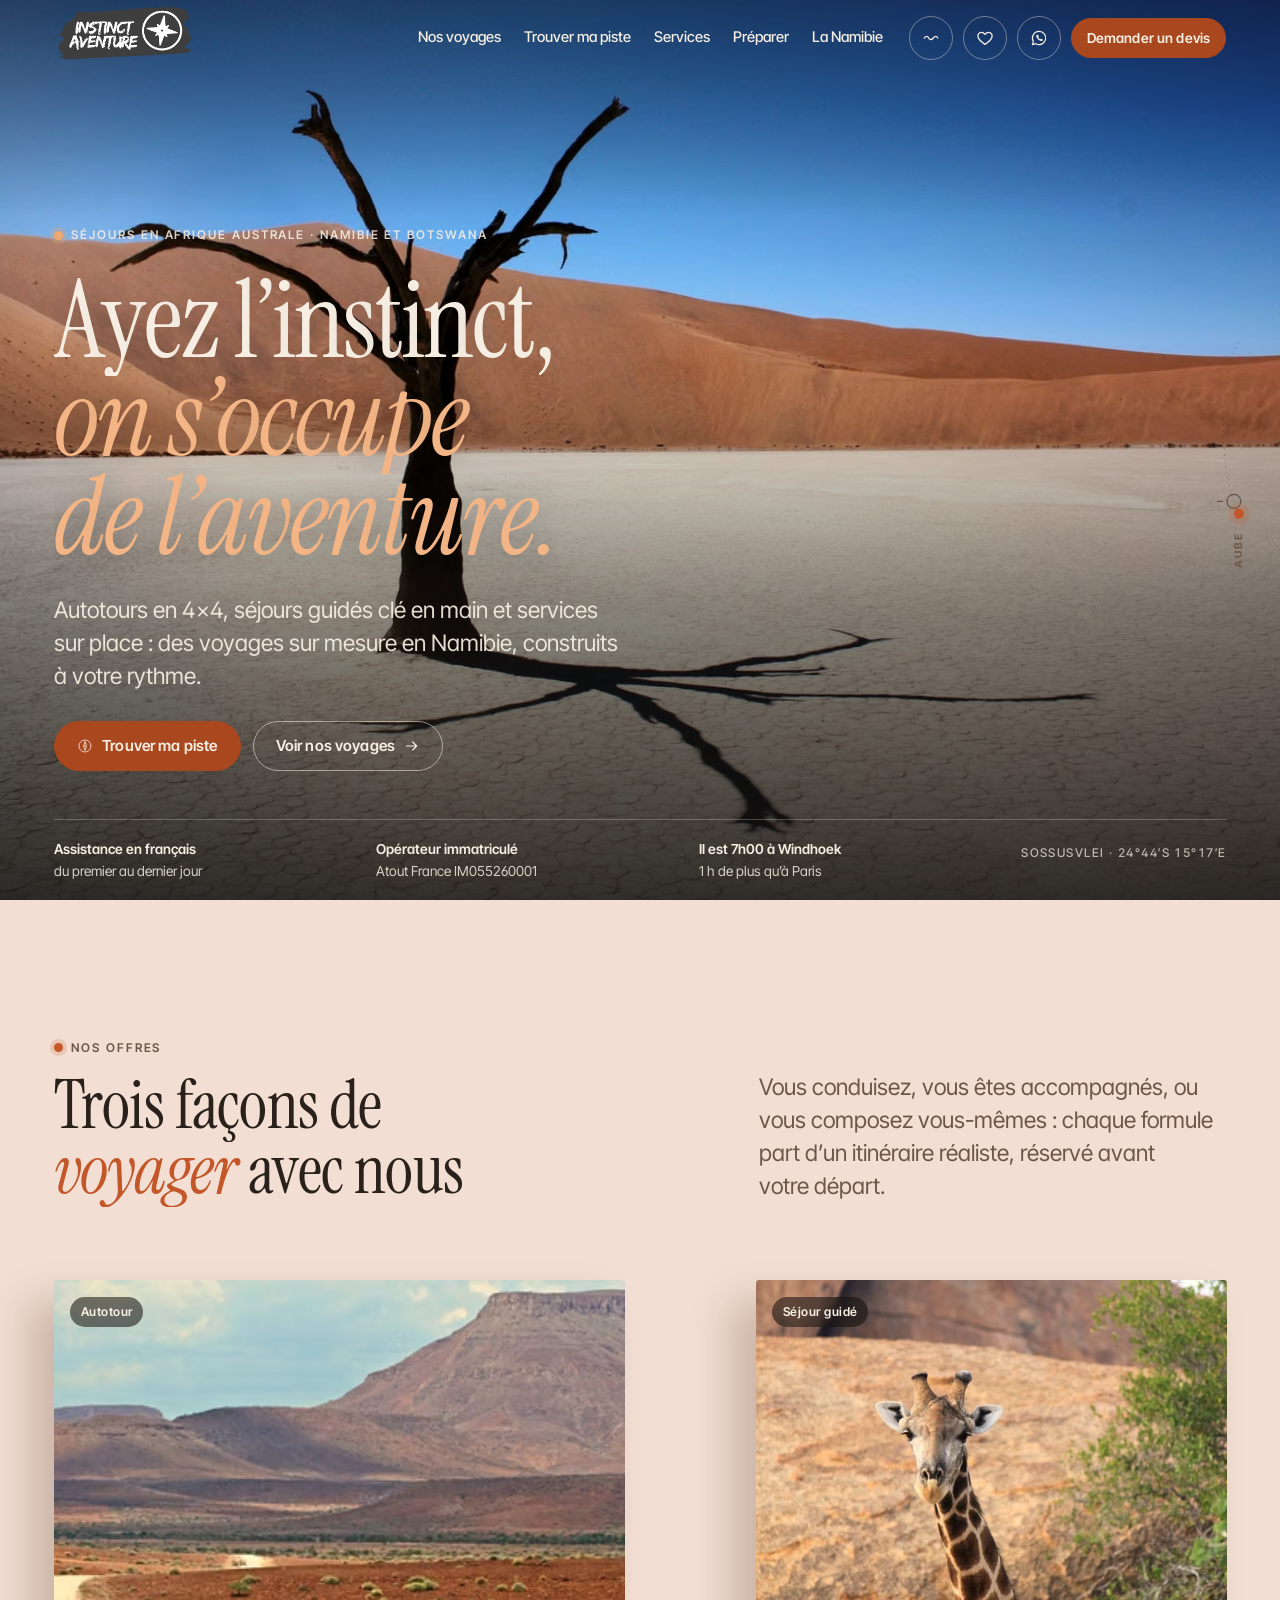
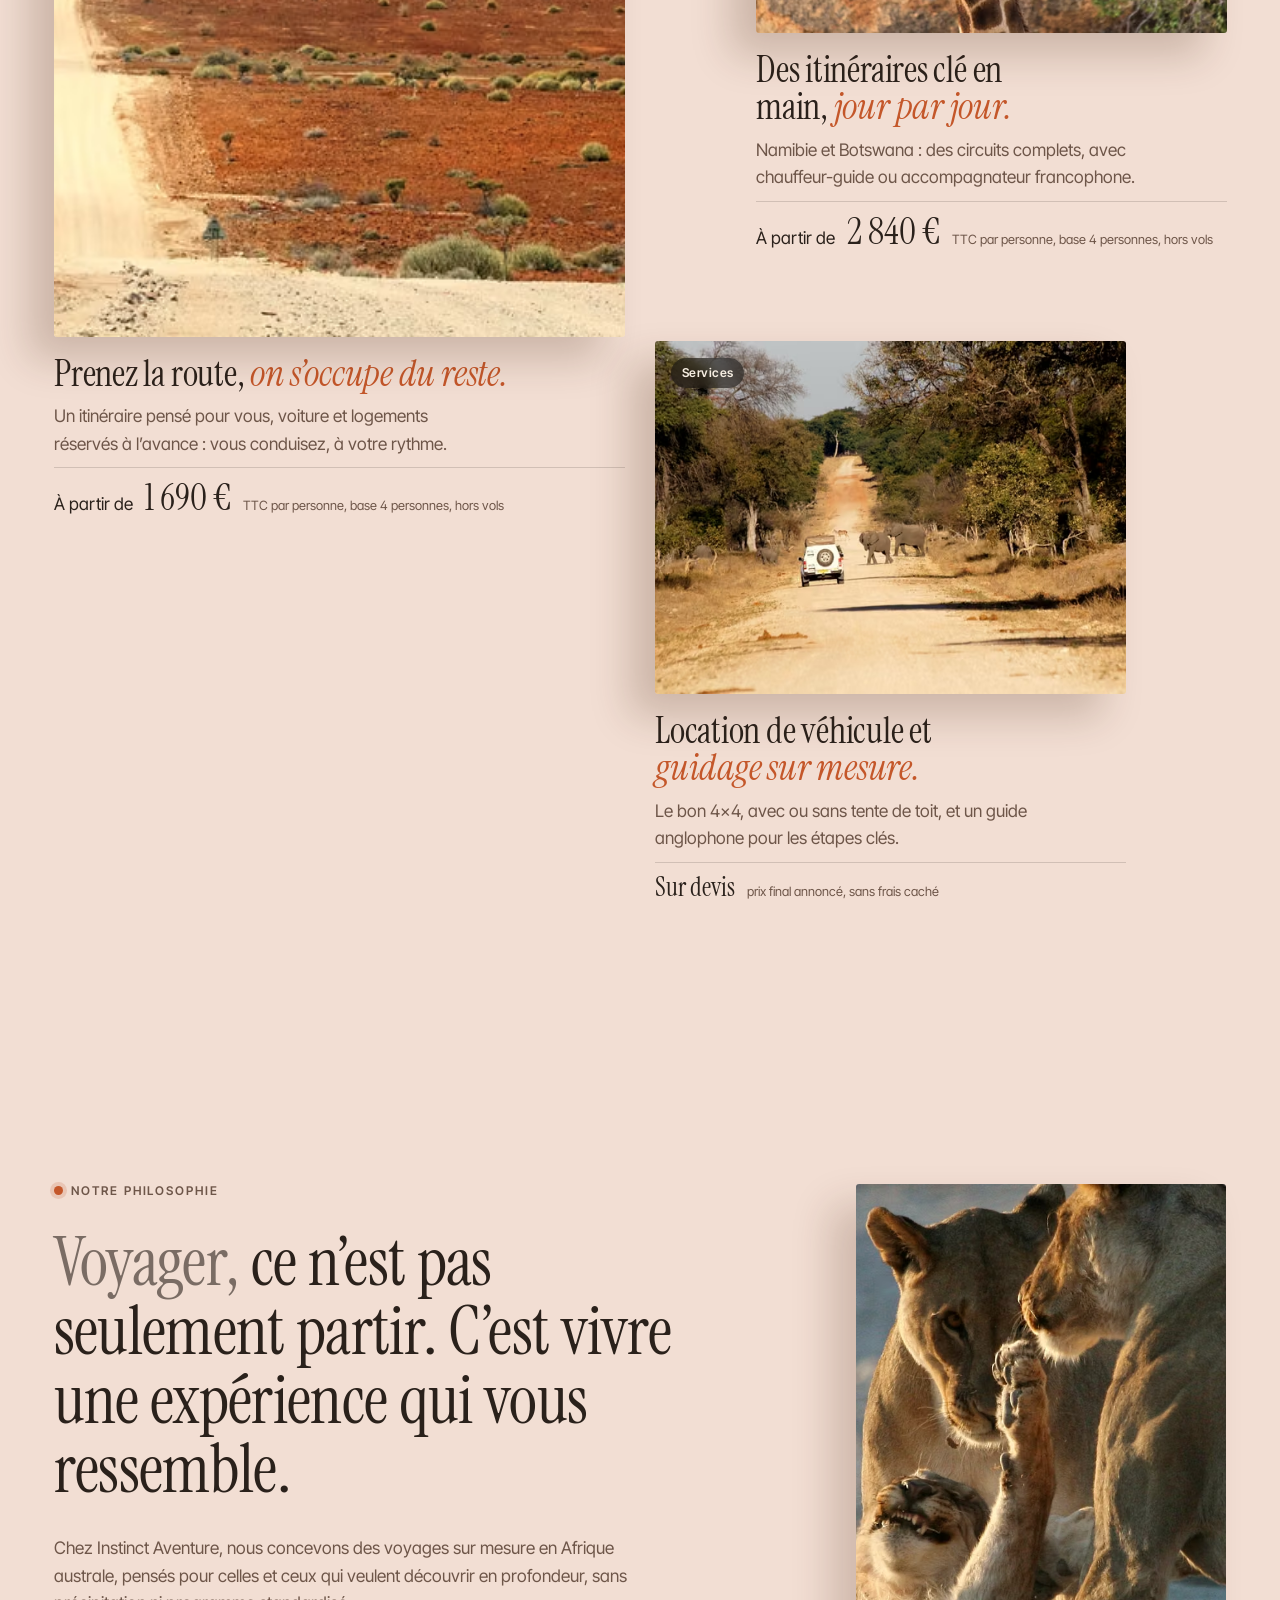
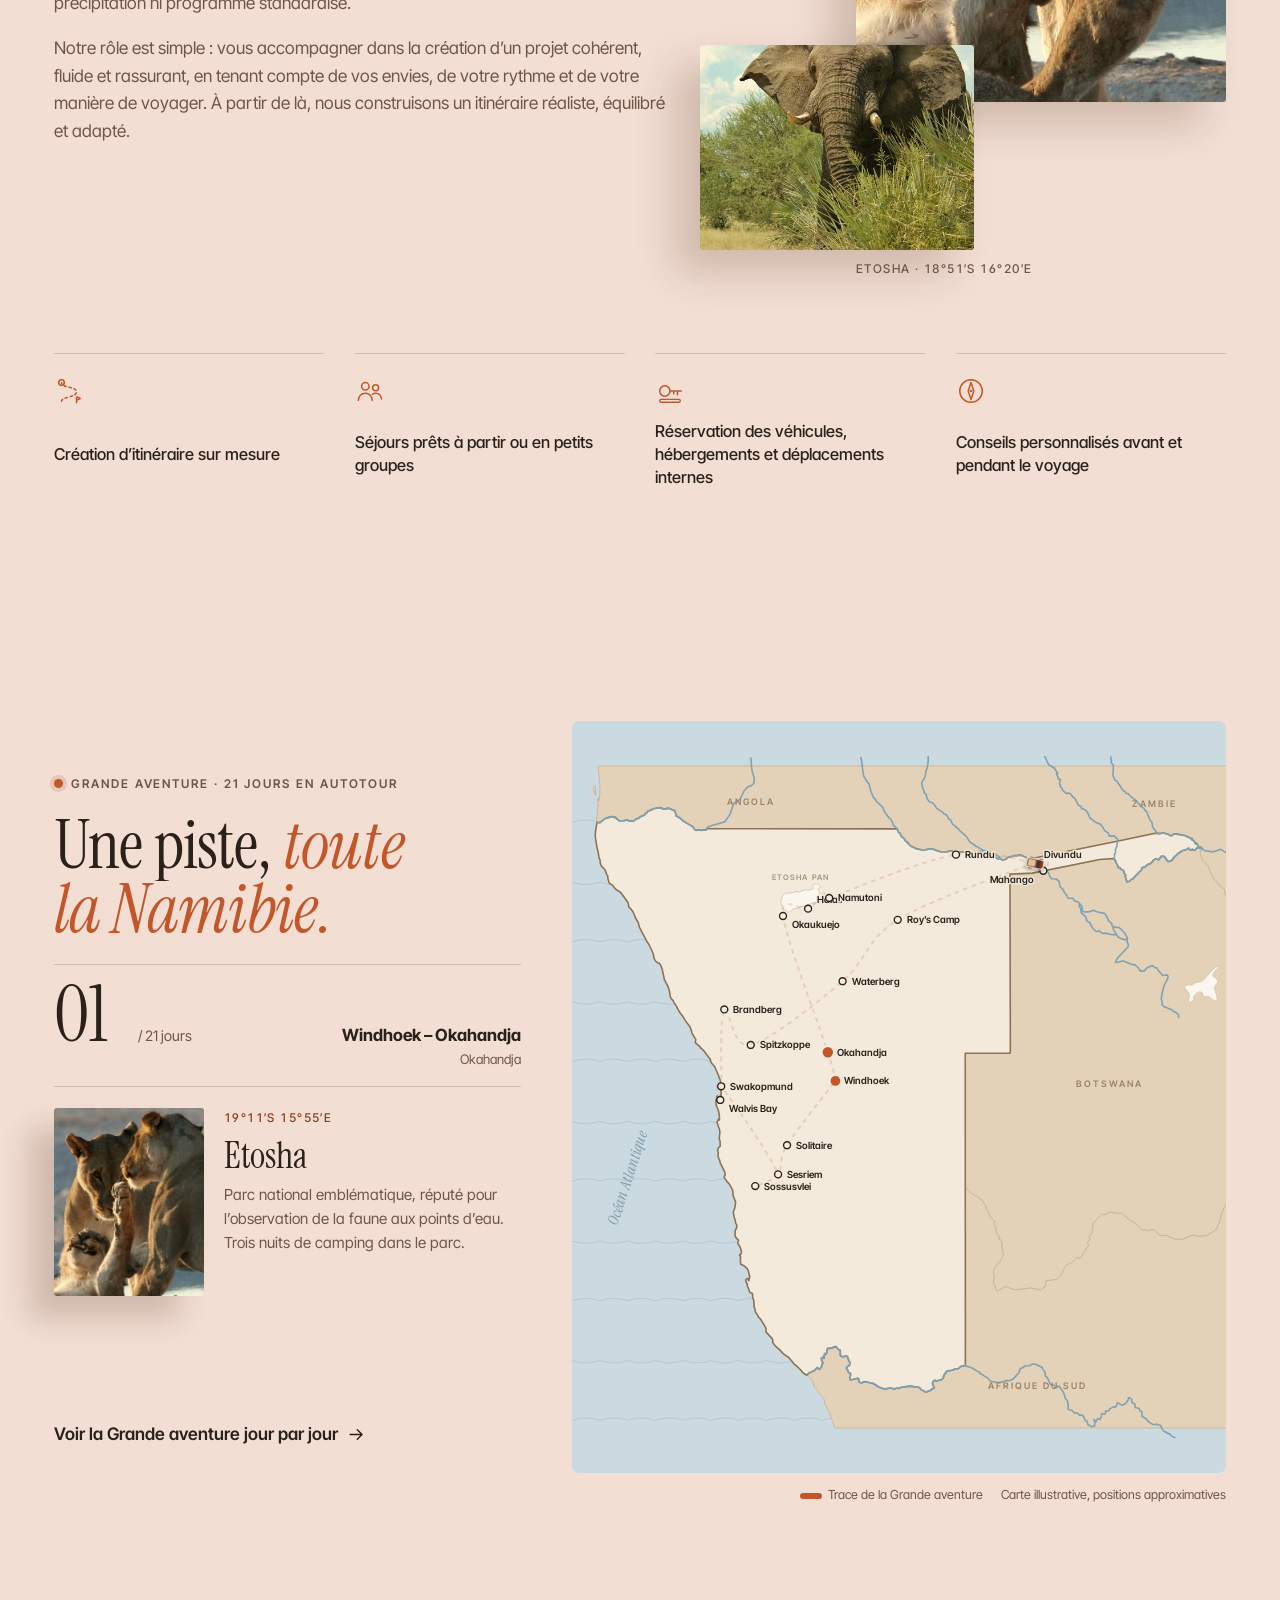
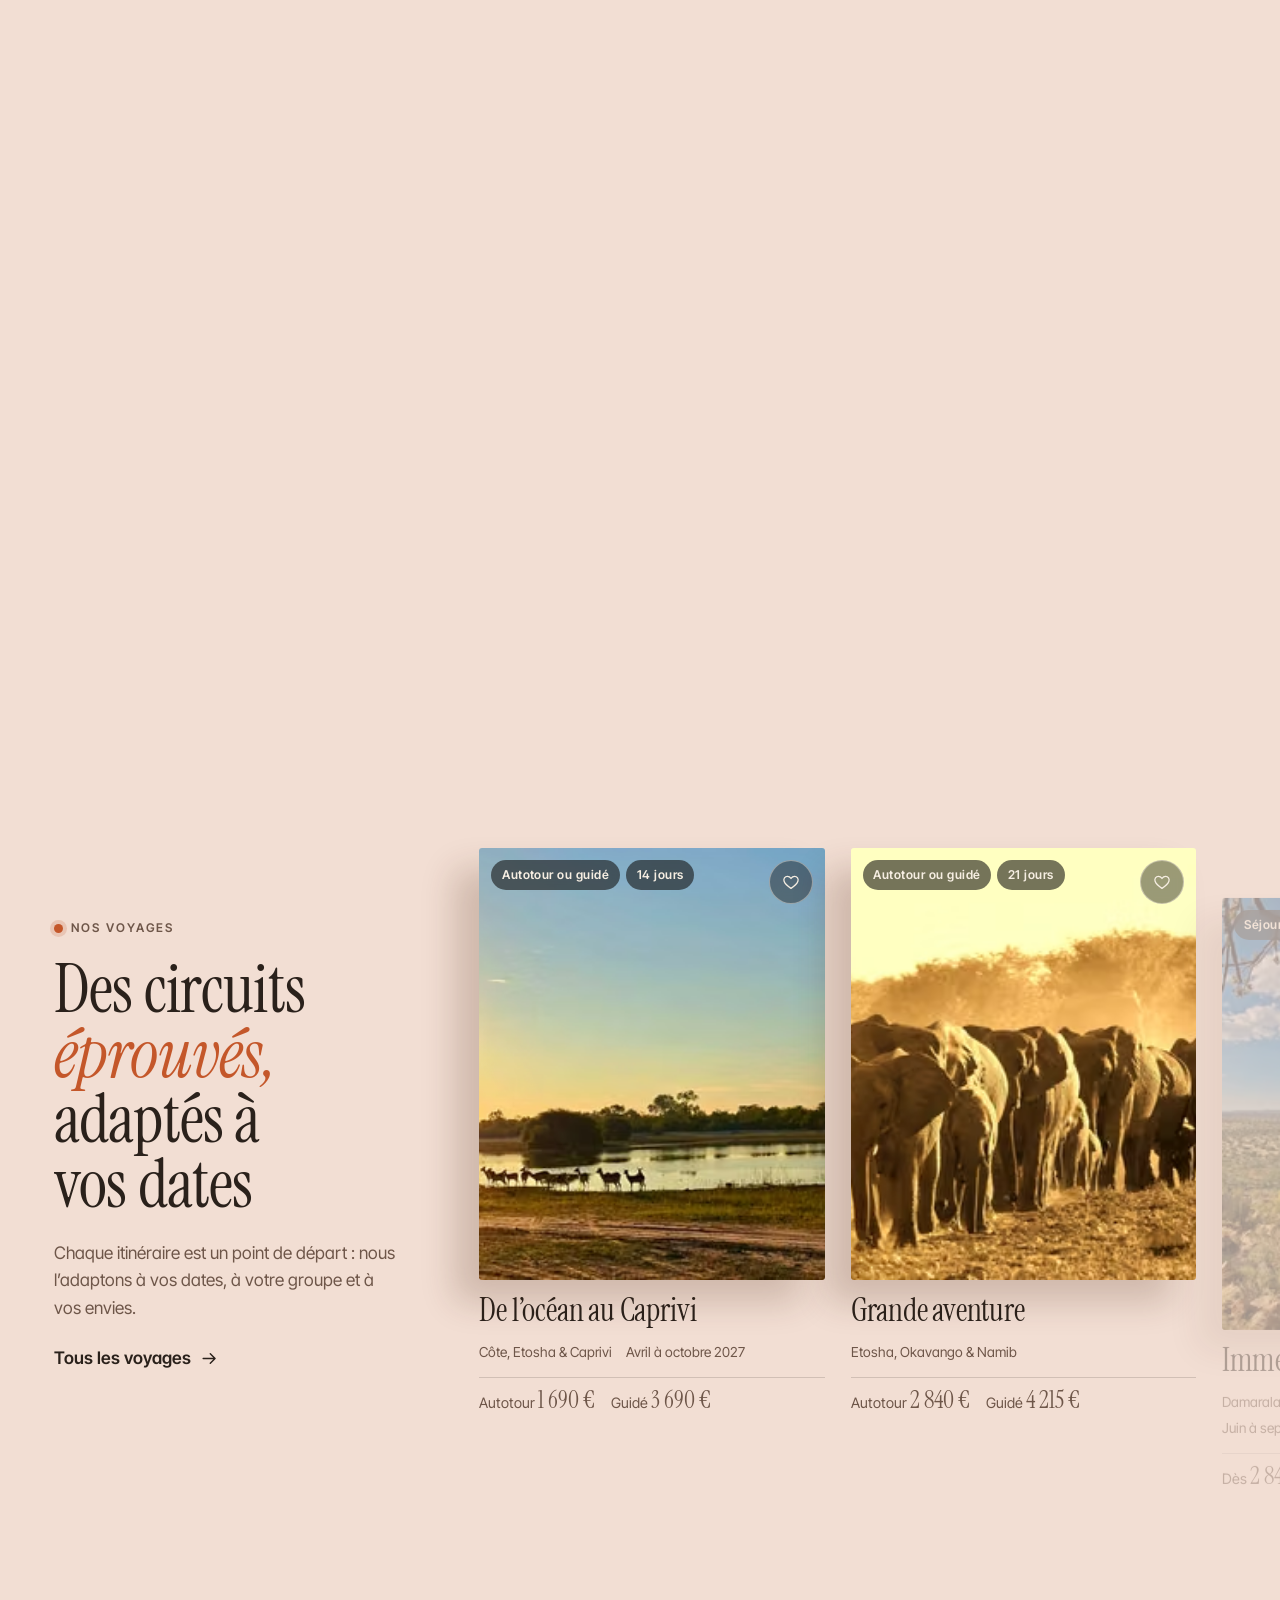
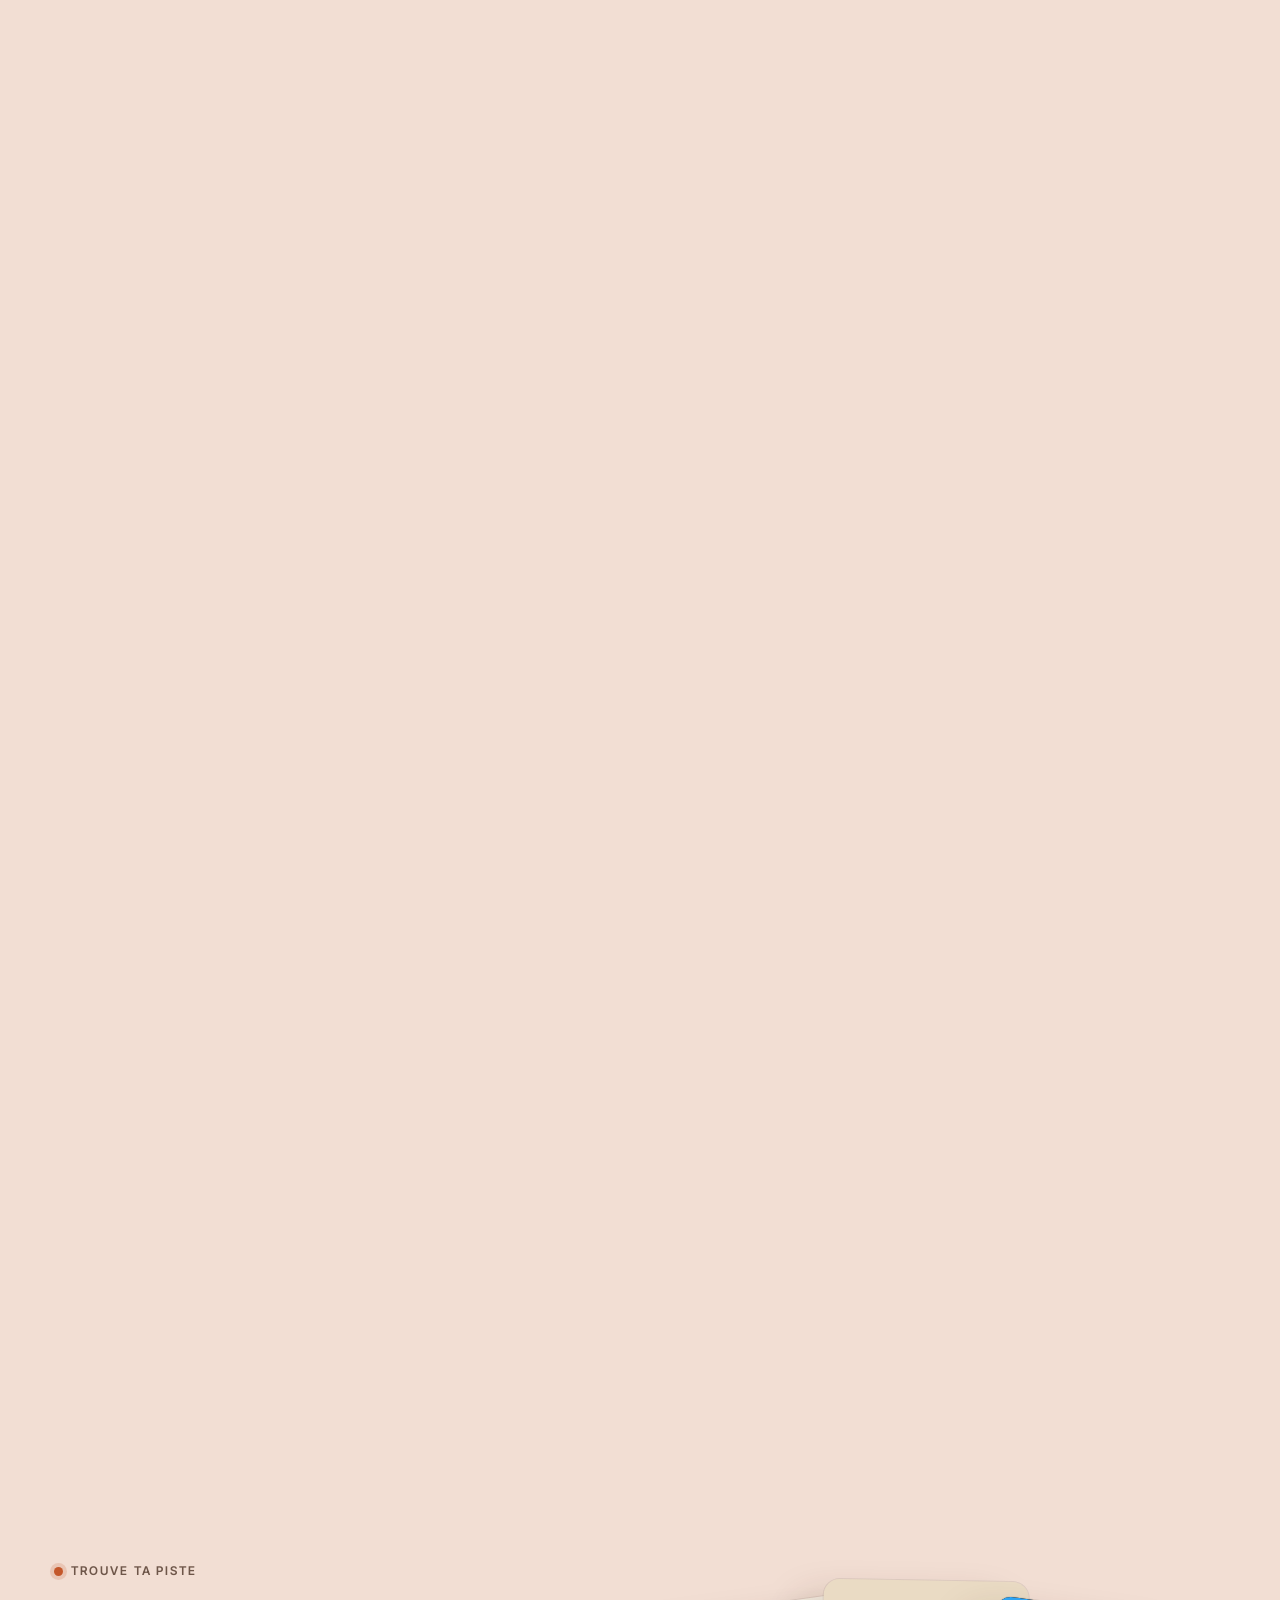
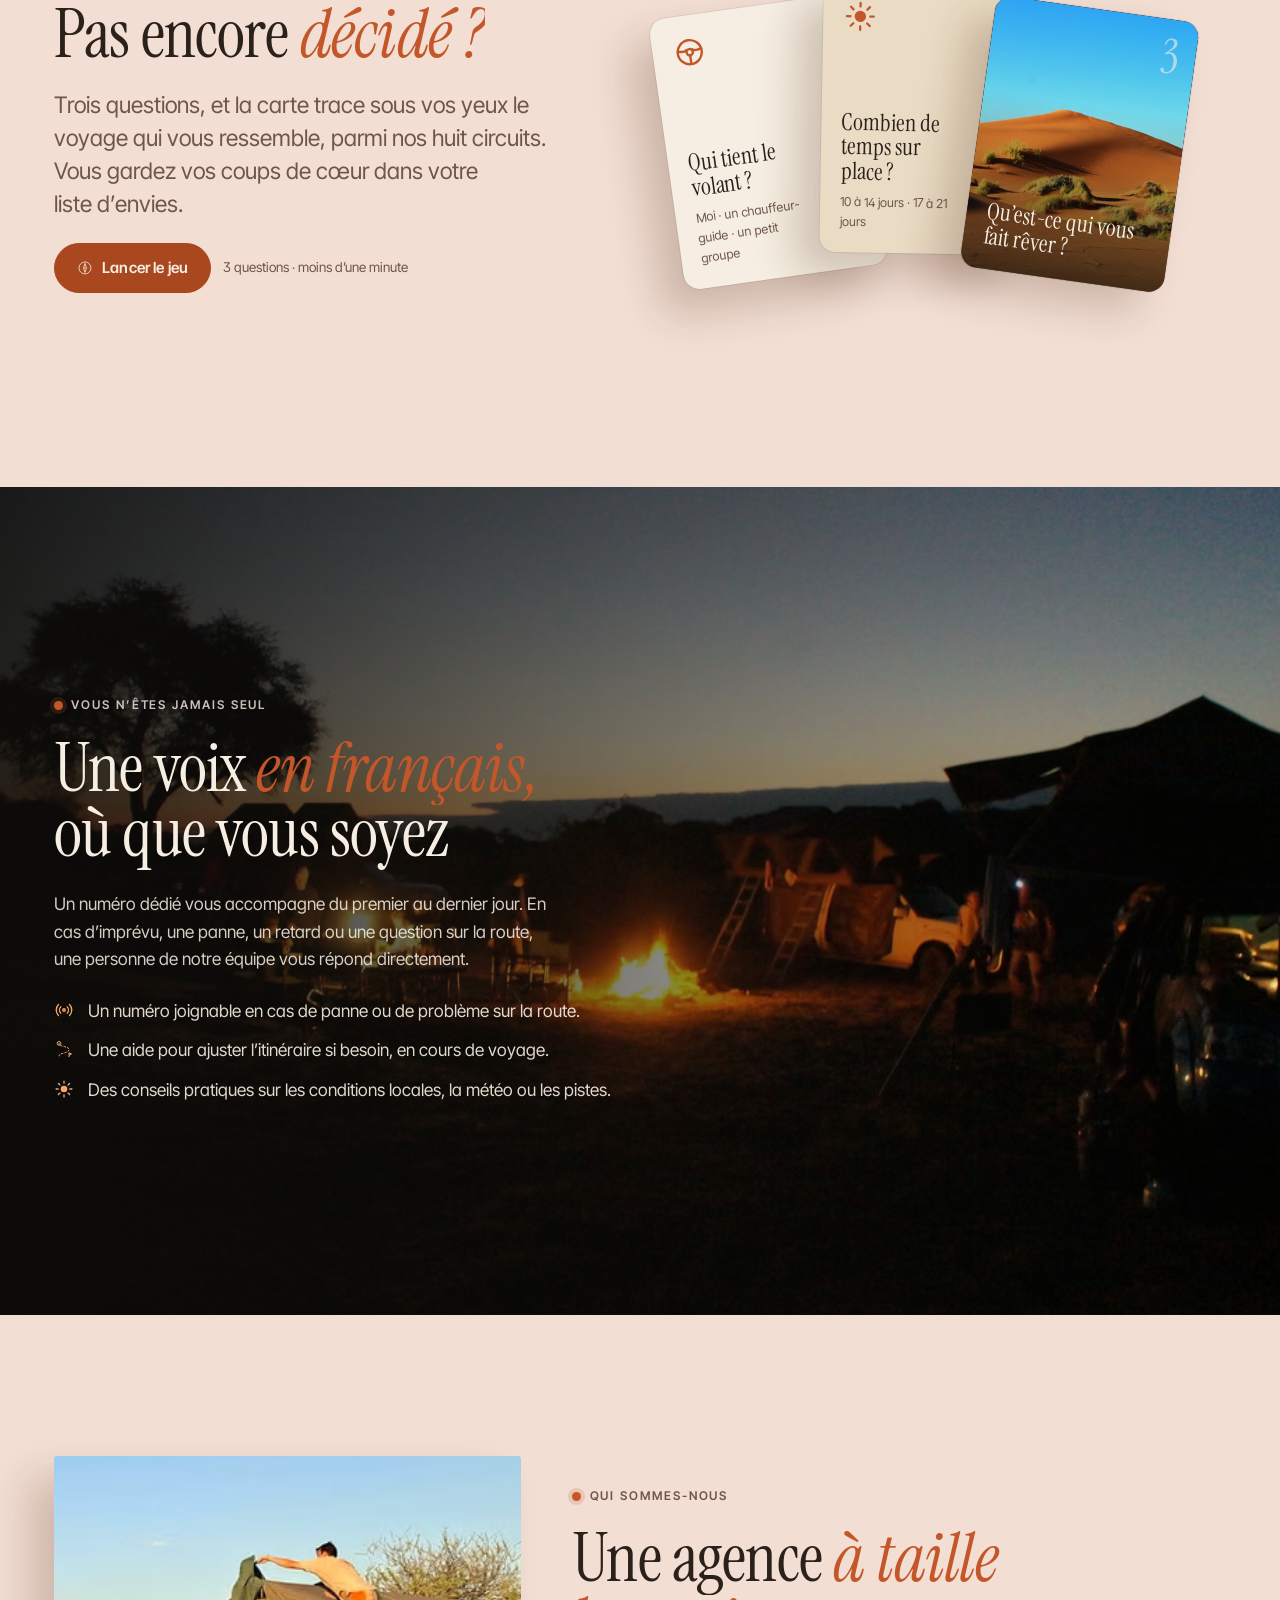
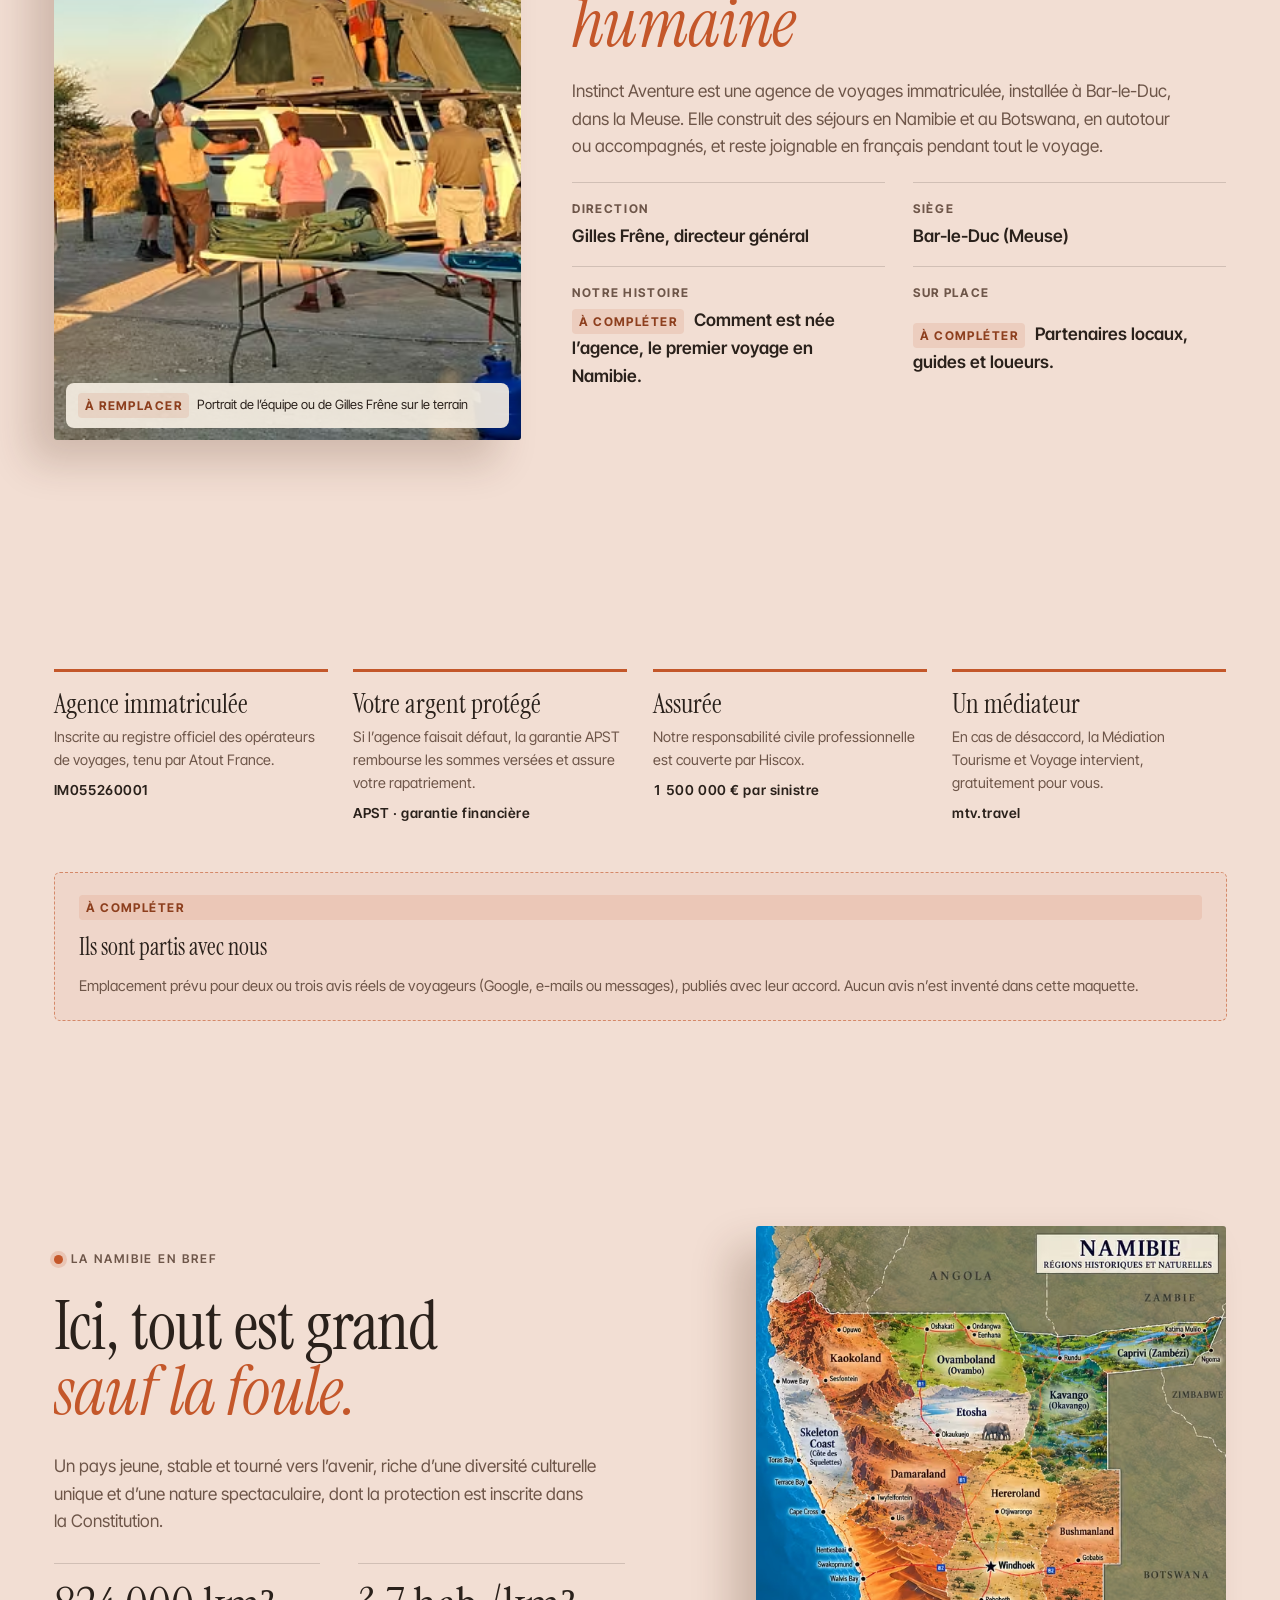
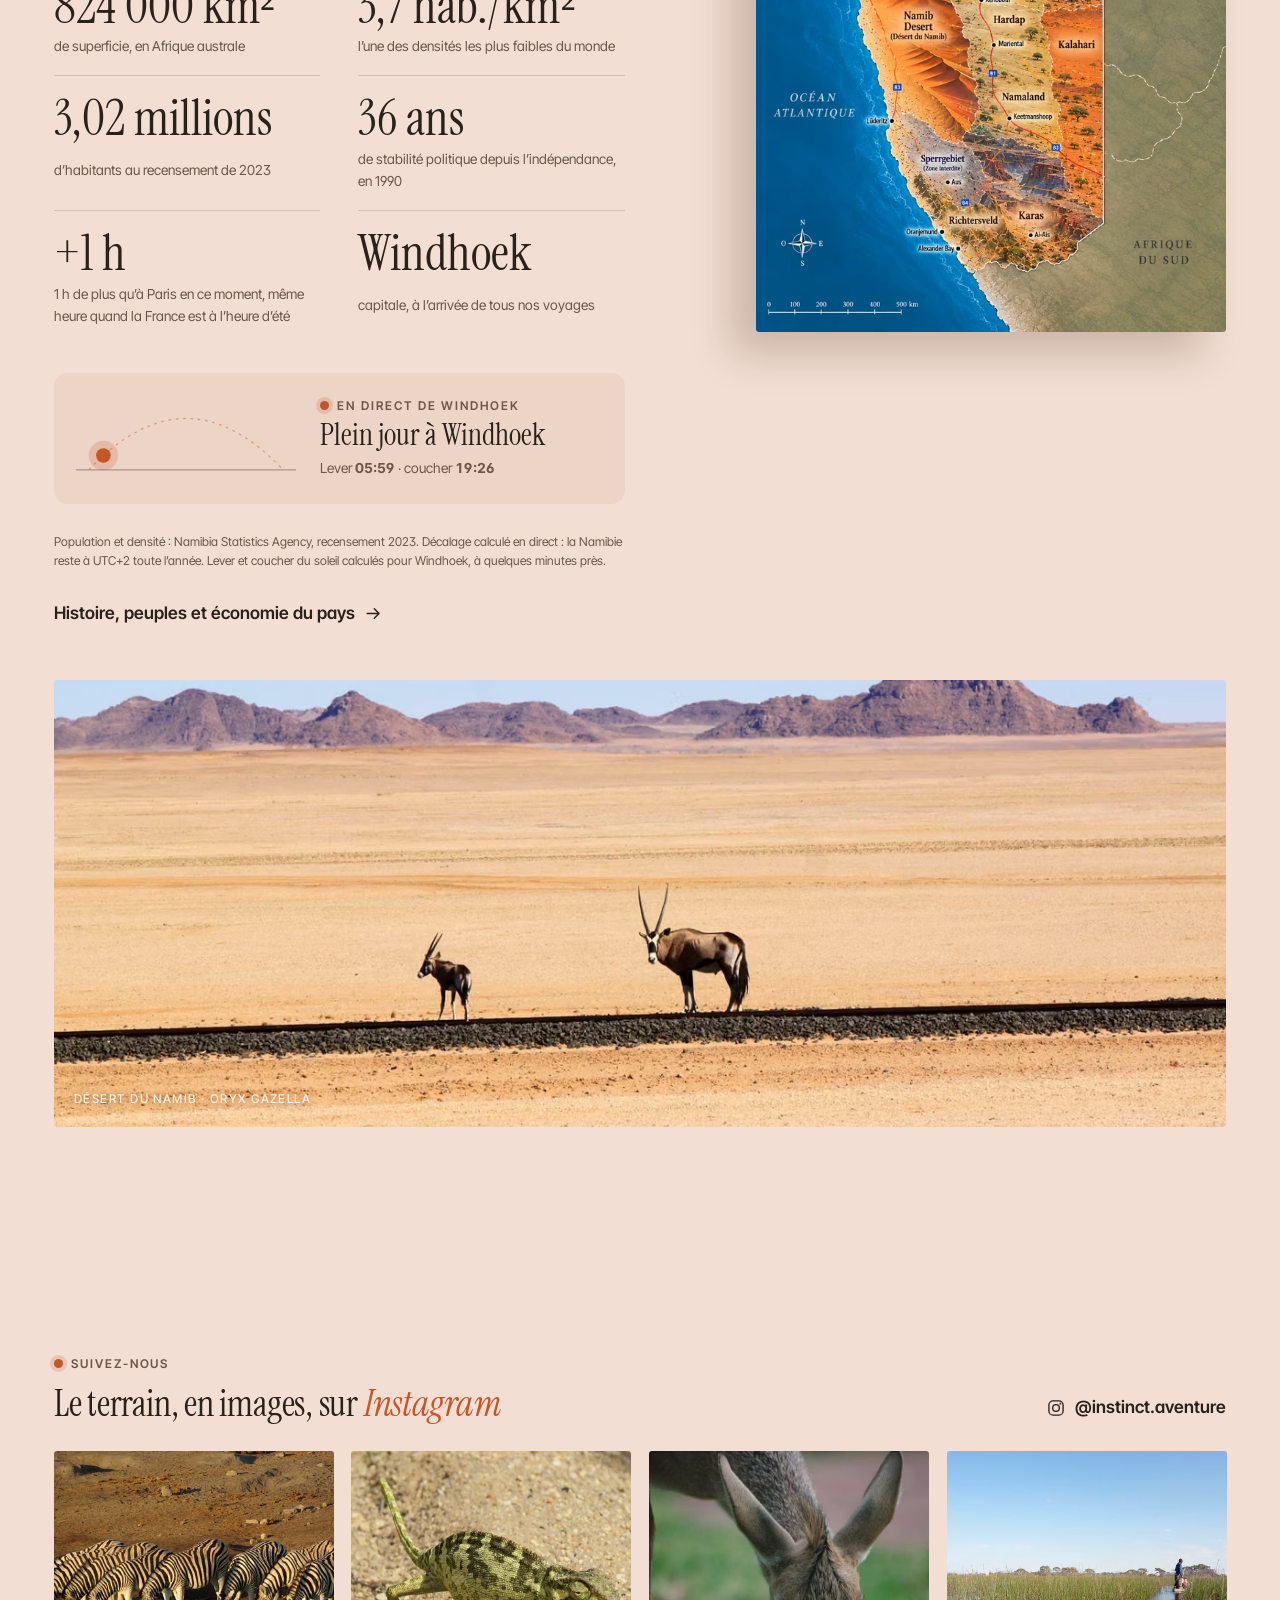
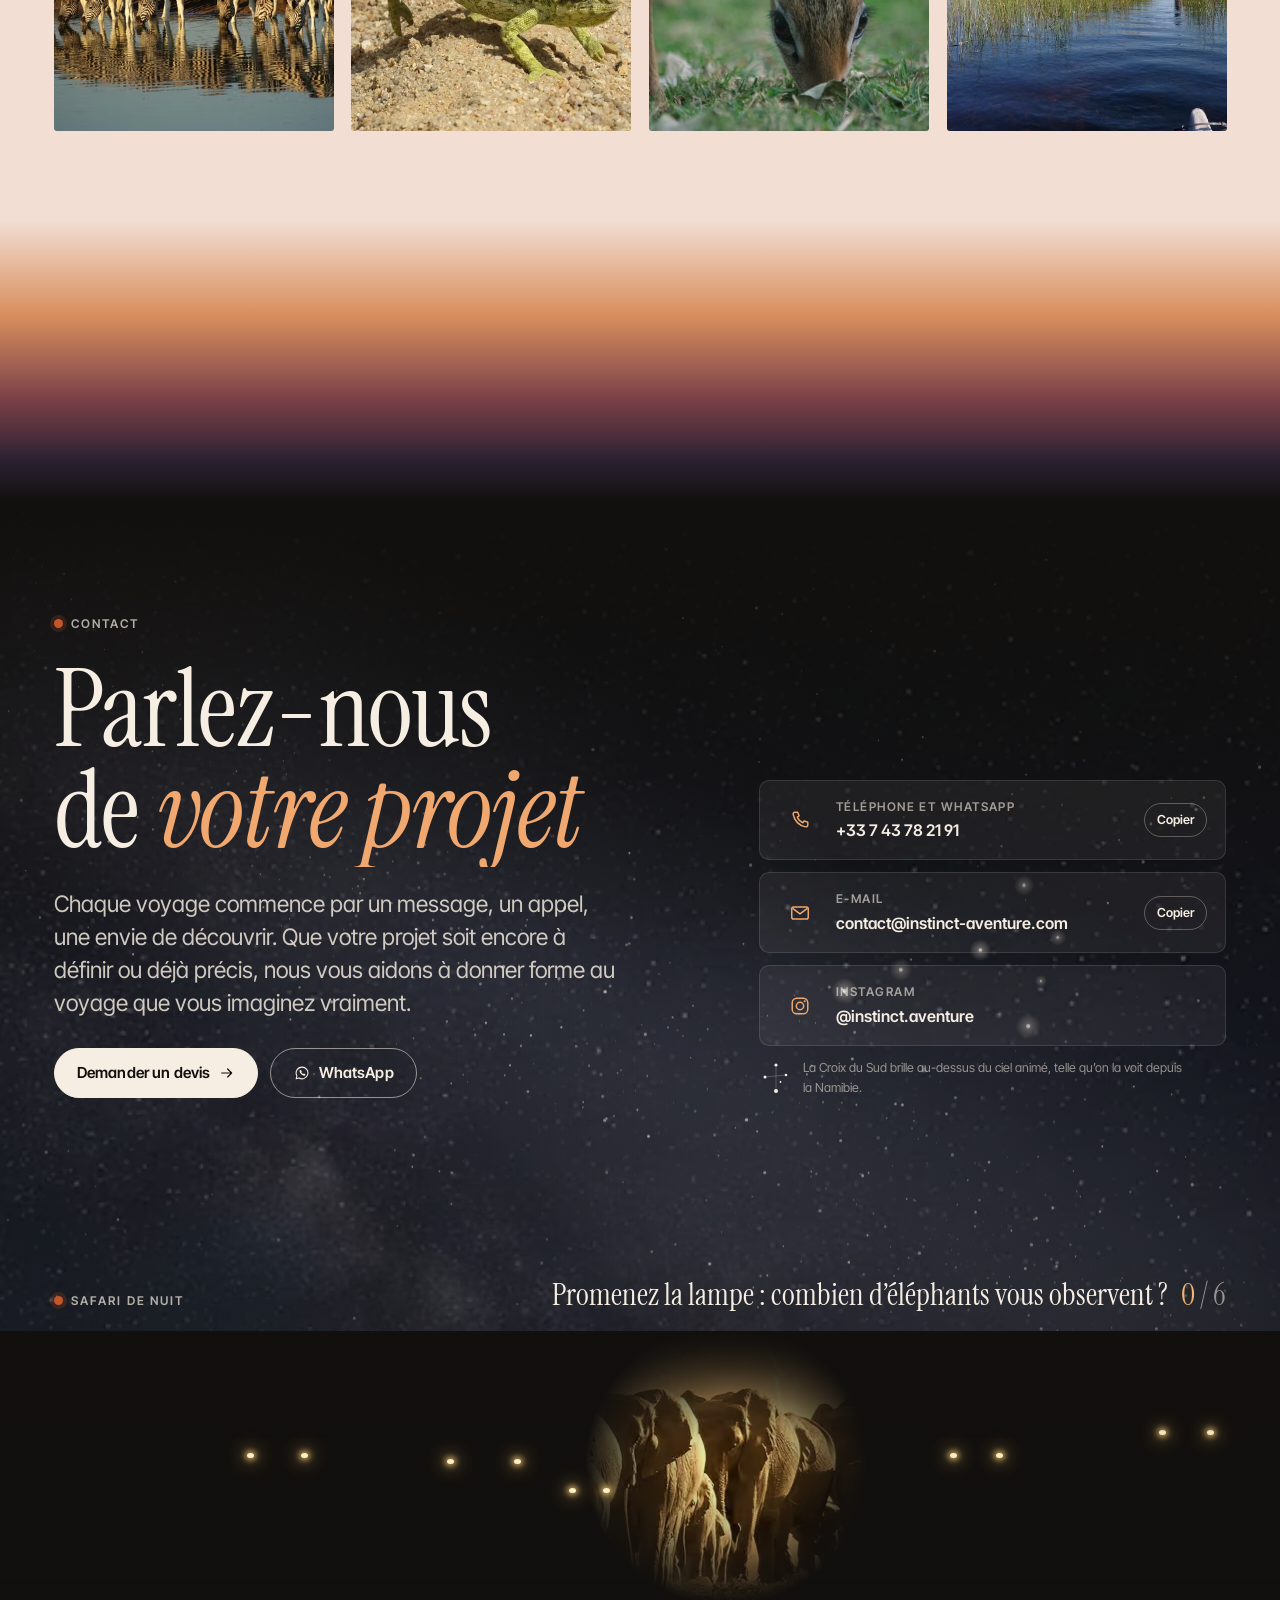
==== commit 89a952b4: "Fiches : barre d avancement compacte sur tablette et quand la carte depasse 30 pour cent de l ecran " ====
--- a/index.html
+++ b/index.html
@@ -8,7 +8,7 @@
 <meta name="theme-color" content="#12100E">
 <link rel="preload" href="assets/fonts/instrument-serif.woff2" as="font" type="font/woff2" crossorigin>
 <link rel="preload" href="assets/fonts/inter-tight.woff2" as="font" type="font/woff2" crossorigin>
-<link rel="stylesheet" href="assets/css/main.css?v=20261029-3">
+<link rel="stylesheet" href="assets/css/main.css?v=20261029-4">
 <link rel="icon" href="assets/img/favicon.png" type="image/png">
 <link rel="apple-touch-icon" href="assets/img/apple-touch-icon.png">
 <script type="speculationrules">{"prefetch":[{"where":{"and":[{"href_matches":"/*"},{"not":{"selector_matches":"[target=_blank]"}}]},"eagerness":"moderate"}]}</script>
@@ -767,15 +767,15 @@
 <script src="assets/js/vendor/Flip.min.js"></script>
 <script src="assets/js/vendor/lenis.min.js"></script>
 <script src="assets/js/vendor/ogl.min.js"></script>
-<script src="assets/js/data.js?v=20261029-3"></script>
-<script src="assets/js/map-data.js?v=20261029-3"></script>
-<script src="assets/js/core.js?v=20261029-3"></script>
-<script src="assets/js/devis.js?v=20261029-3"></script>
-<script src="assets/js/fav.js?v=20261029-3"></script>
-<script src="assets/js/quiz.js?v=20261029-3"></script>
-<script src="assets/js/map.js?v=20261029-3"></script>
-<script src="assets/js/gl.js?v=20261029-3"></script>
-
-<script src="assets/js/home.js?v=20261029-3"></script>
+<script src="assets/js/data.js?v=20261029-4"></script>
+<script src="assets/js/map-data.js?v=20261029-4"></script>
+<script src="assets/js/core.js?v=20261029-4"></script>
+<script src="assets/js/devis.js?v=20261029-4"></script>
+<script src="assets/js/fav.js?v=20261029-4"></script>
+<script src="assets/js/quiz.js?v=20261029-4"></script>
+<script src="assets/js/map.js?v=20261029-4"></script>
+<script src="assets/js/gl.js?v=20261029-4"></script>
+
+<script src="assets/js/home.js?v=20261029-4"></script>
 </body>
 </html>
--- a/assets/css/main.css
+++ b/assets/css/main.css
@@ -1559,21 +1559,19 @@
   .days__map .map { flex: 0 1 auto; min-height: 0; }
   .days__map .map-note { flex: none; margin-block: 10px 16px; }
 }
-/* fiches sur téléphone : quand la carte dépasse 30 % de l'écran (mesure dans circuit.js), elle reste dans le flux
+/* fiches : jusqu'à 1023 px, ou quand la carte dépasse 30 % de l'écran (mesure dans circuit.js), elle reste dans le flux
    et ne recouvre jamais les images ; l'avancement passe dans une barre d'une ligne sous la sous-navigation */
 .days--compacte .days__map { position: static; }
 .subnav .days__hud {
   position: absolute; left: 0; right: 0; top: 100%; display: flex; justify-content: space-between; gap: 10px;
-  padding: 6px max(var(--pad-x), env(safe-area-inset-right, 0px)) 6px max(var(--pad-x), env(safe-area-inset-left, 0px));
+  padding: 6px max(var(--pad-x), env(safe-area-inset-right, 0px), calc((100% - var(--wrap)) / 2)) 6px max(var(--pad-x), env(safe-area-inset-left, 0px), calc((100% - var(--wrap)) / 2));
   background: var(--bg); border-bottom: 1px solid var(--line); opacity: 0; visibility: hidden; transform: translateY(-6px);
   transition: opacity .3s var(--ease), transform .3s var(--ease), visibility .3s;
 }
 .subnav .days__hud.is-visible { opacity: 1; visibility: visible; transform: none; }
 .subnav .days__hud span { white-space: nowrap; min-width: 0; overflow: hidden; text-overflow: ellipsis; padding-inline: 10px; }
 .subnav .days__hud span:first-child { flex: none; }
-@media (max-width: 640px) {
-  .day { scroll-margin-top: calc(var(--entete-h, var(--hd-h)) + var(--sousnav-h, 0px) + var(--carte-h, 0px)); }
-}
+.days--compacte .day { scroll-margin-top: calc(var(--entete-h, var(--hd-h)) + var(--sousnav-h, 0px) + var(--carte-h, 0px)); }
 /* catalogue sur téléphone : les filtres restent dans le flux au lieu de manger l'écran */
 @media (max-width: 900px) {
   .filters { position: static; }
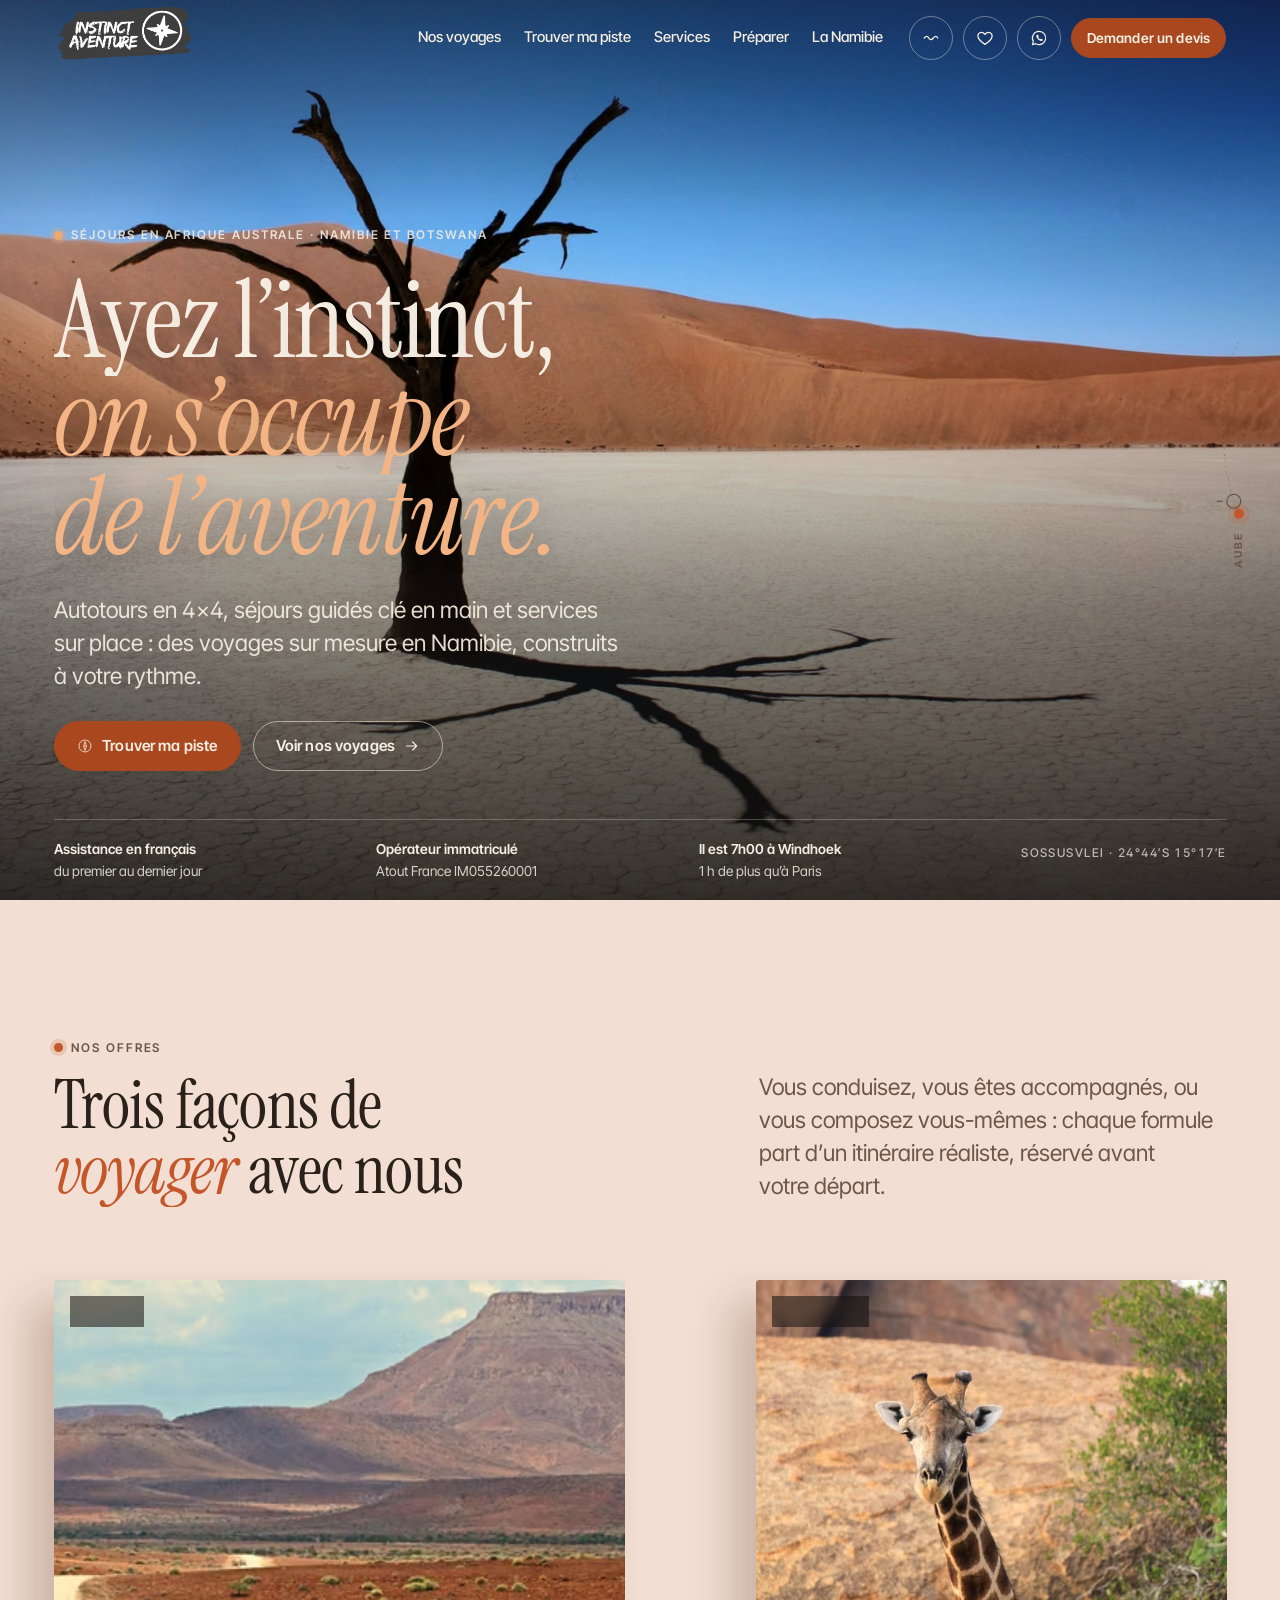
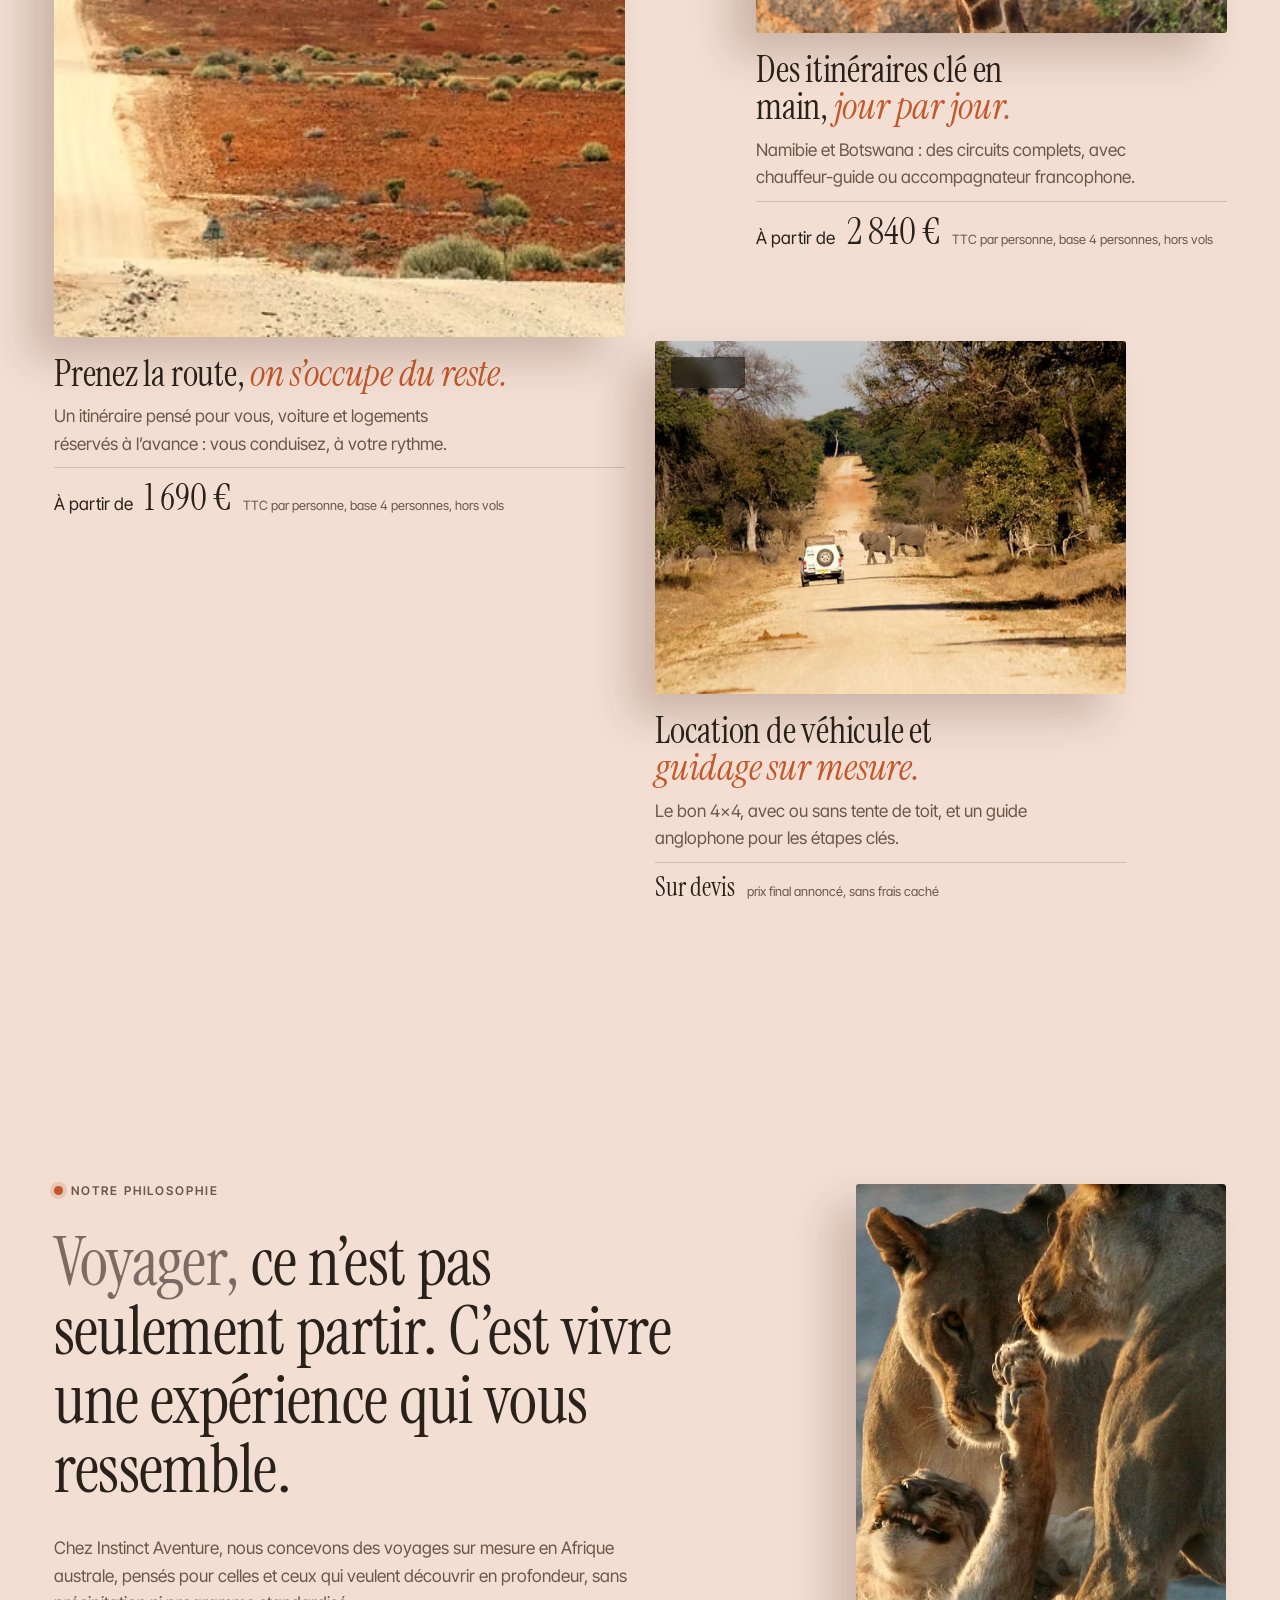
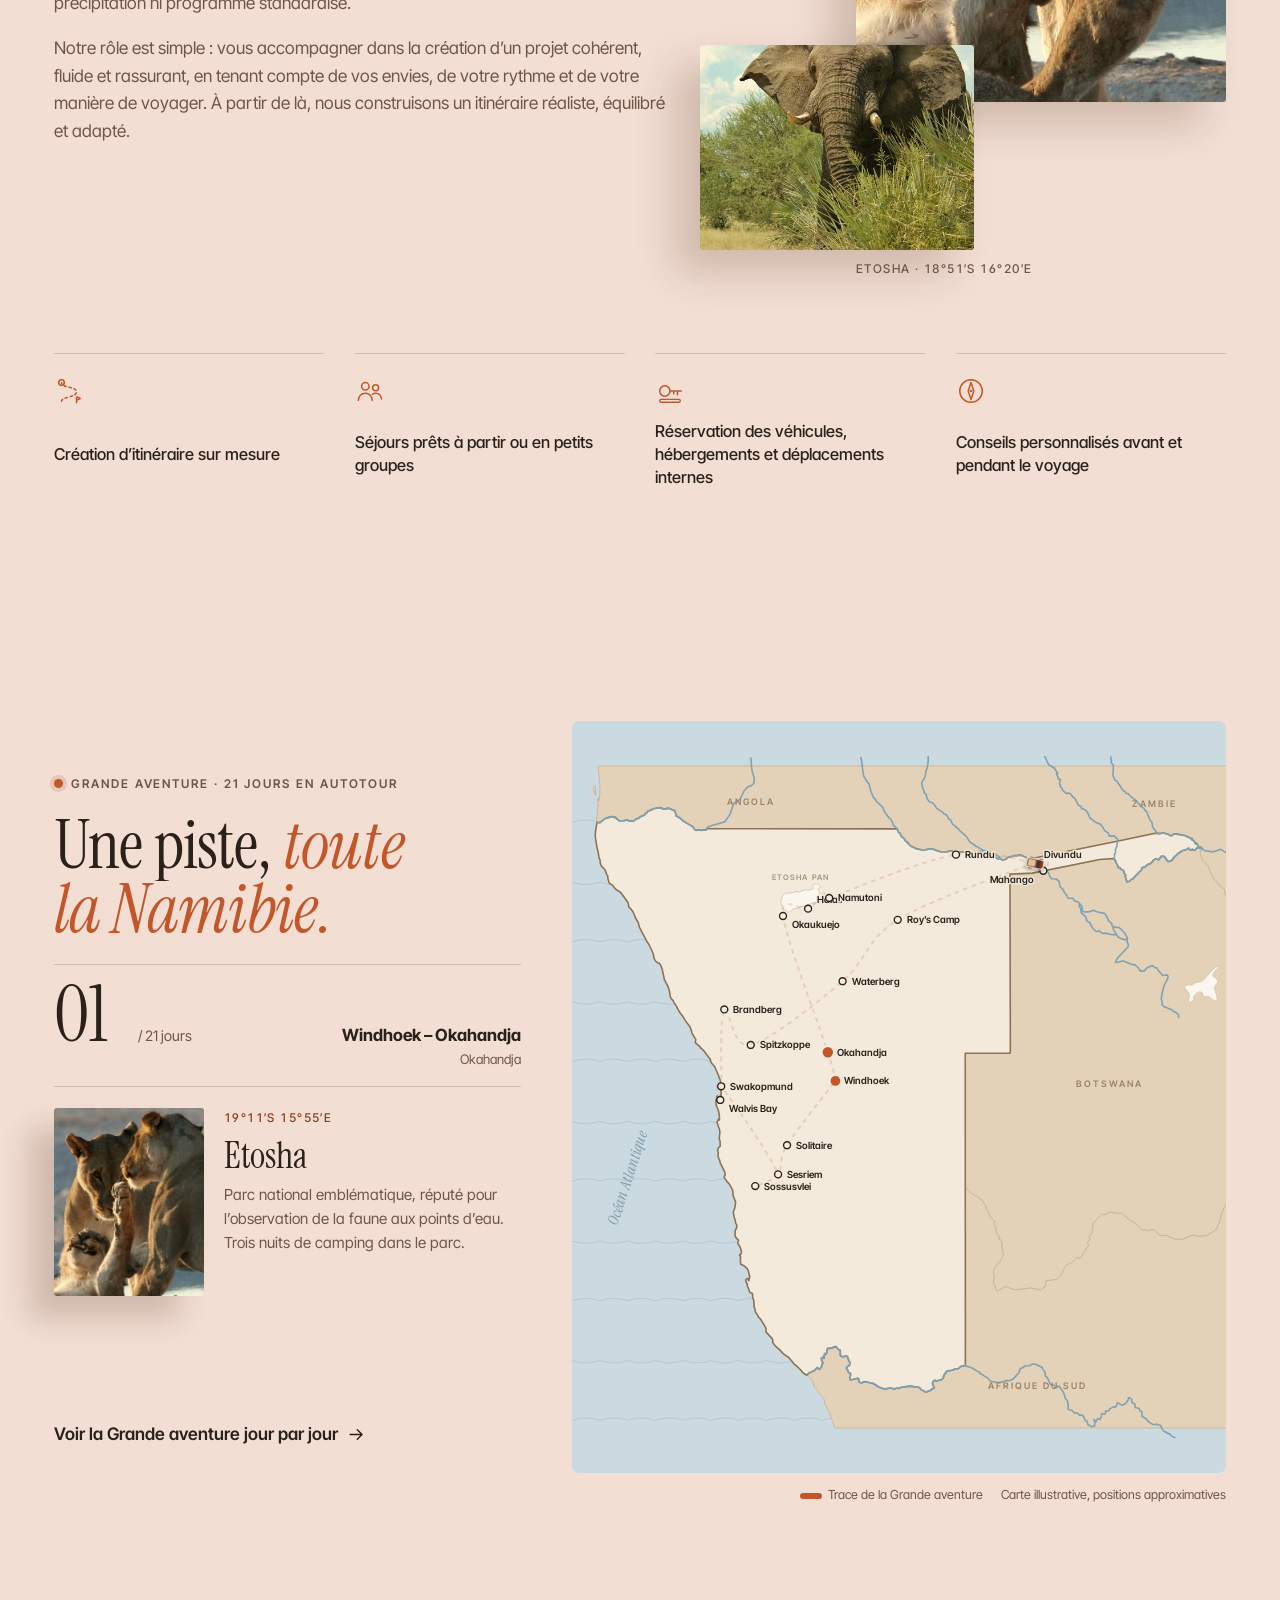
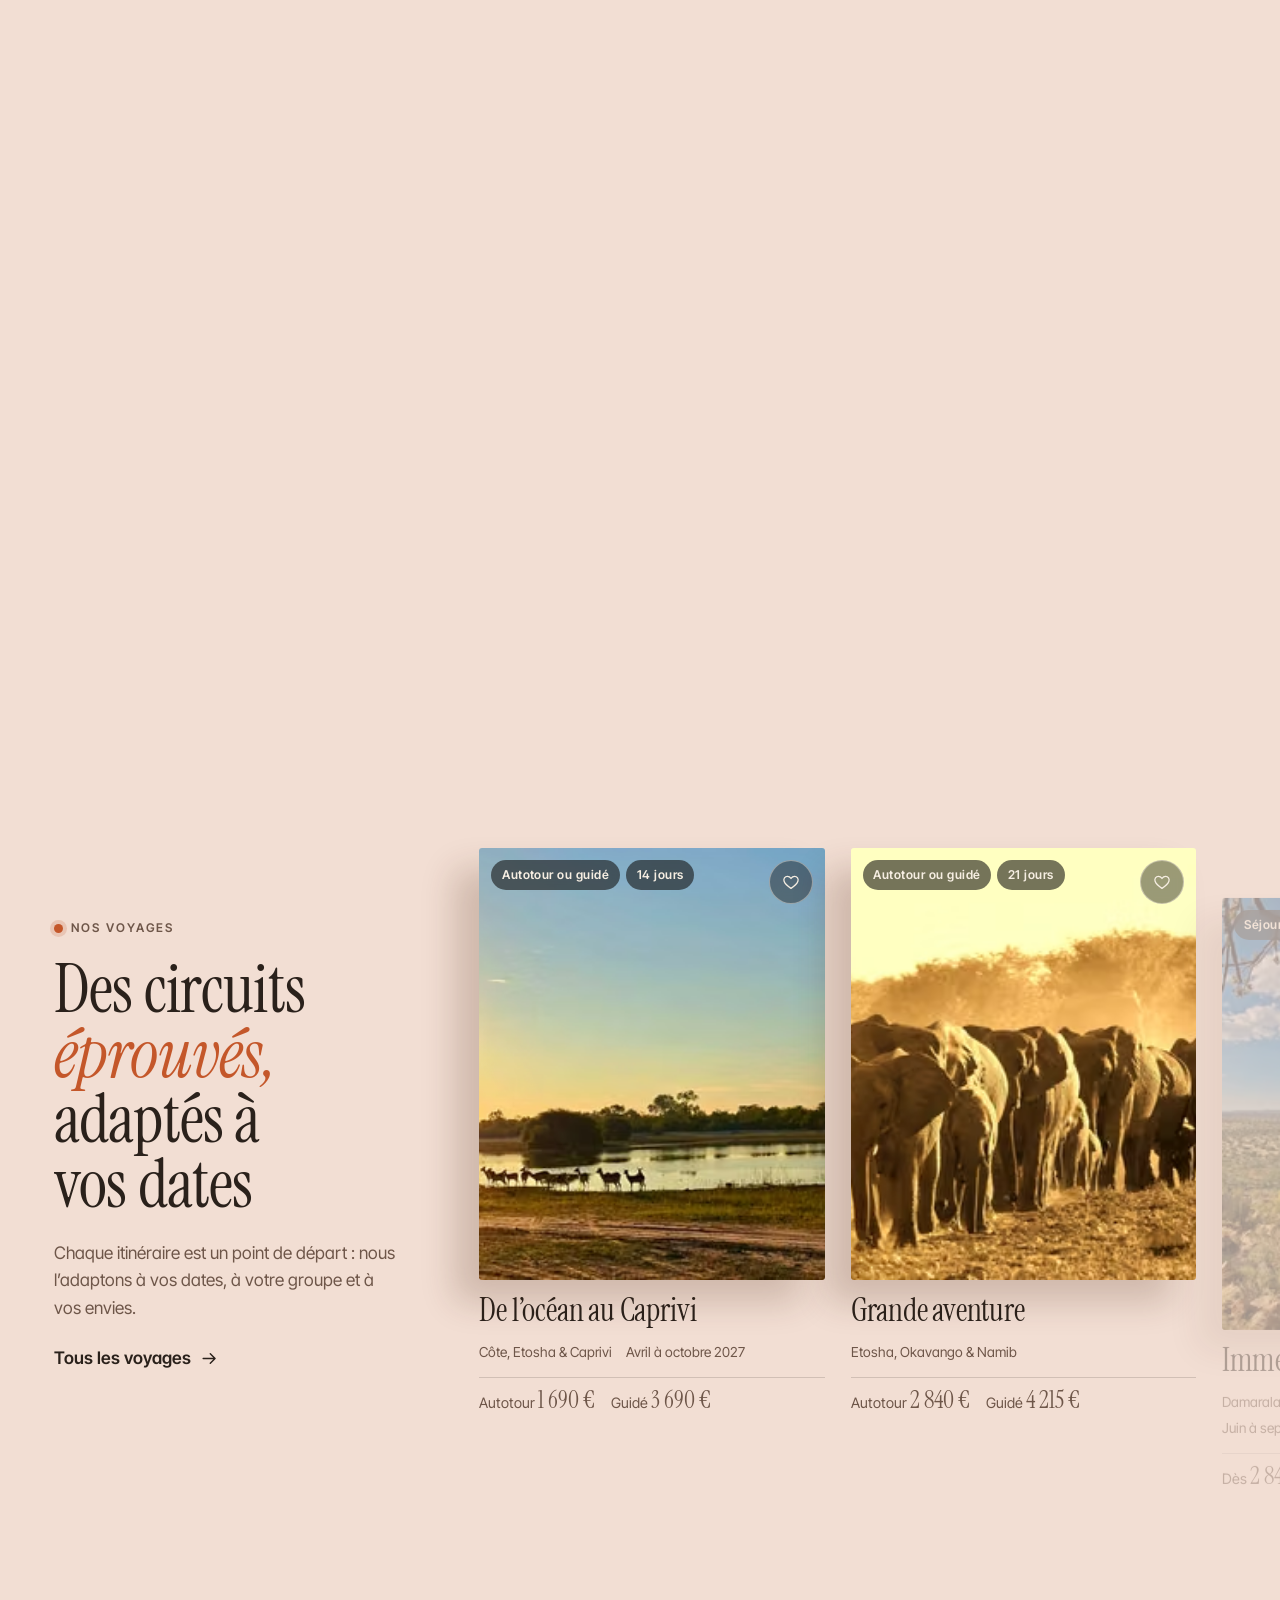
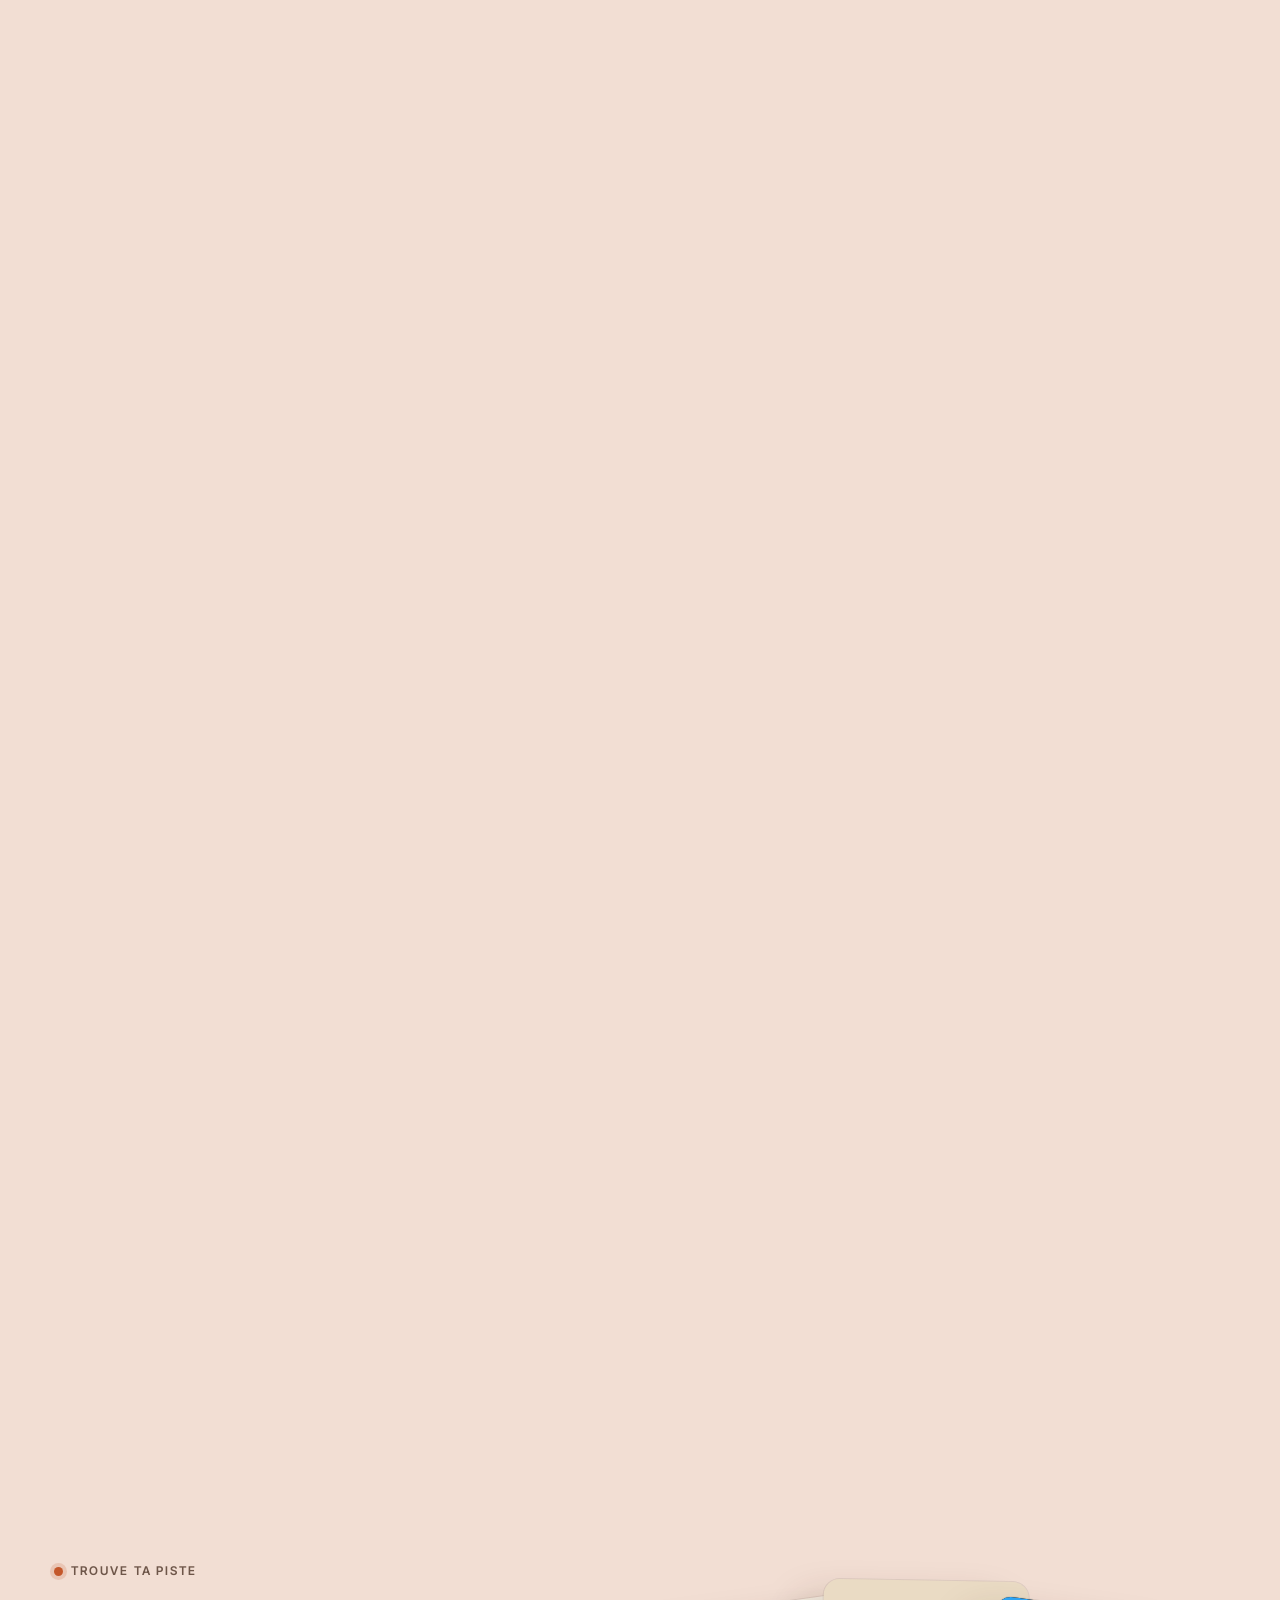
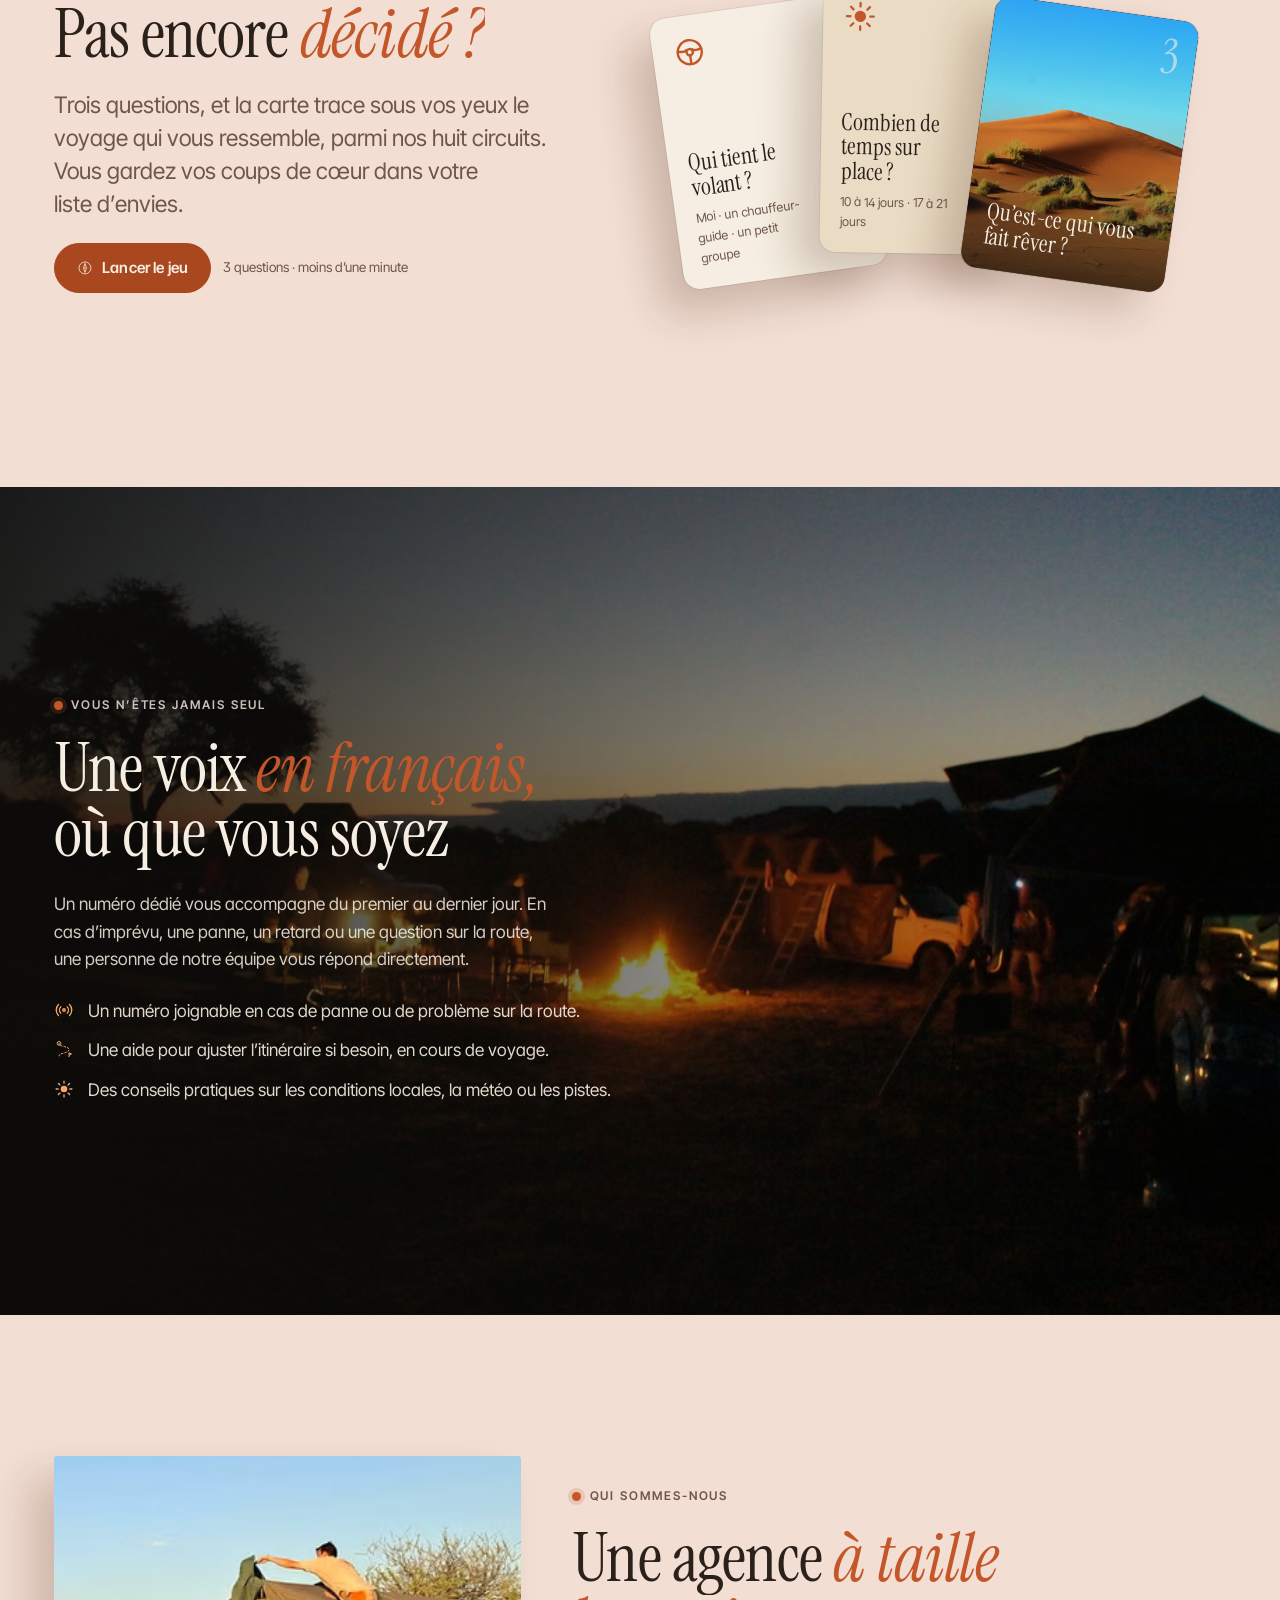
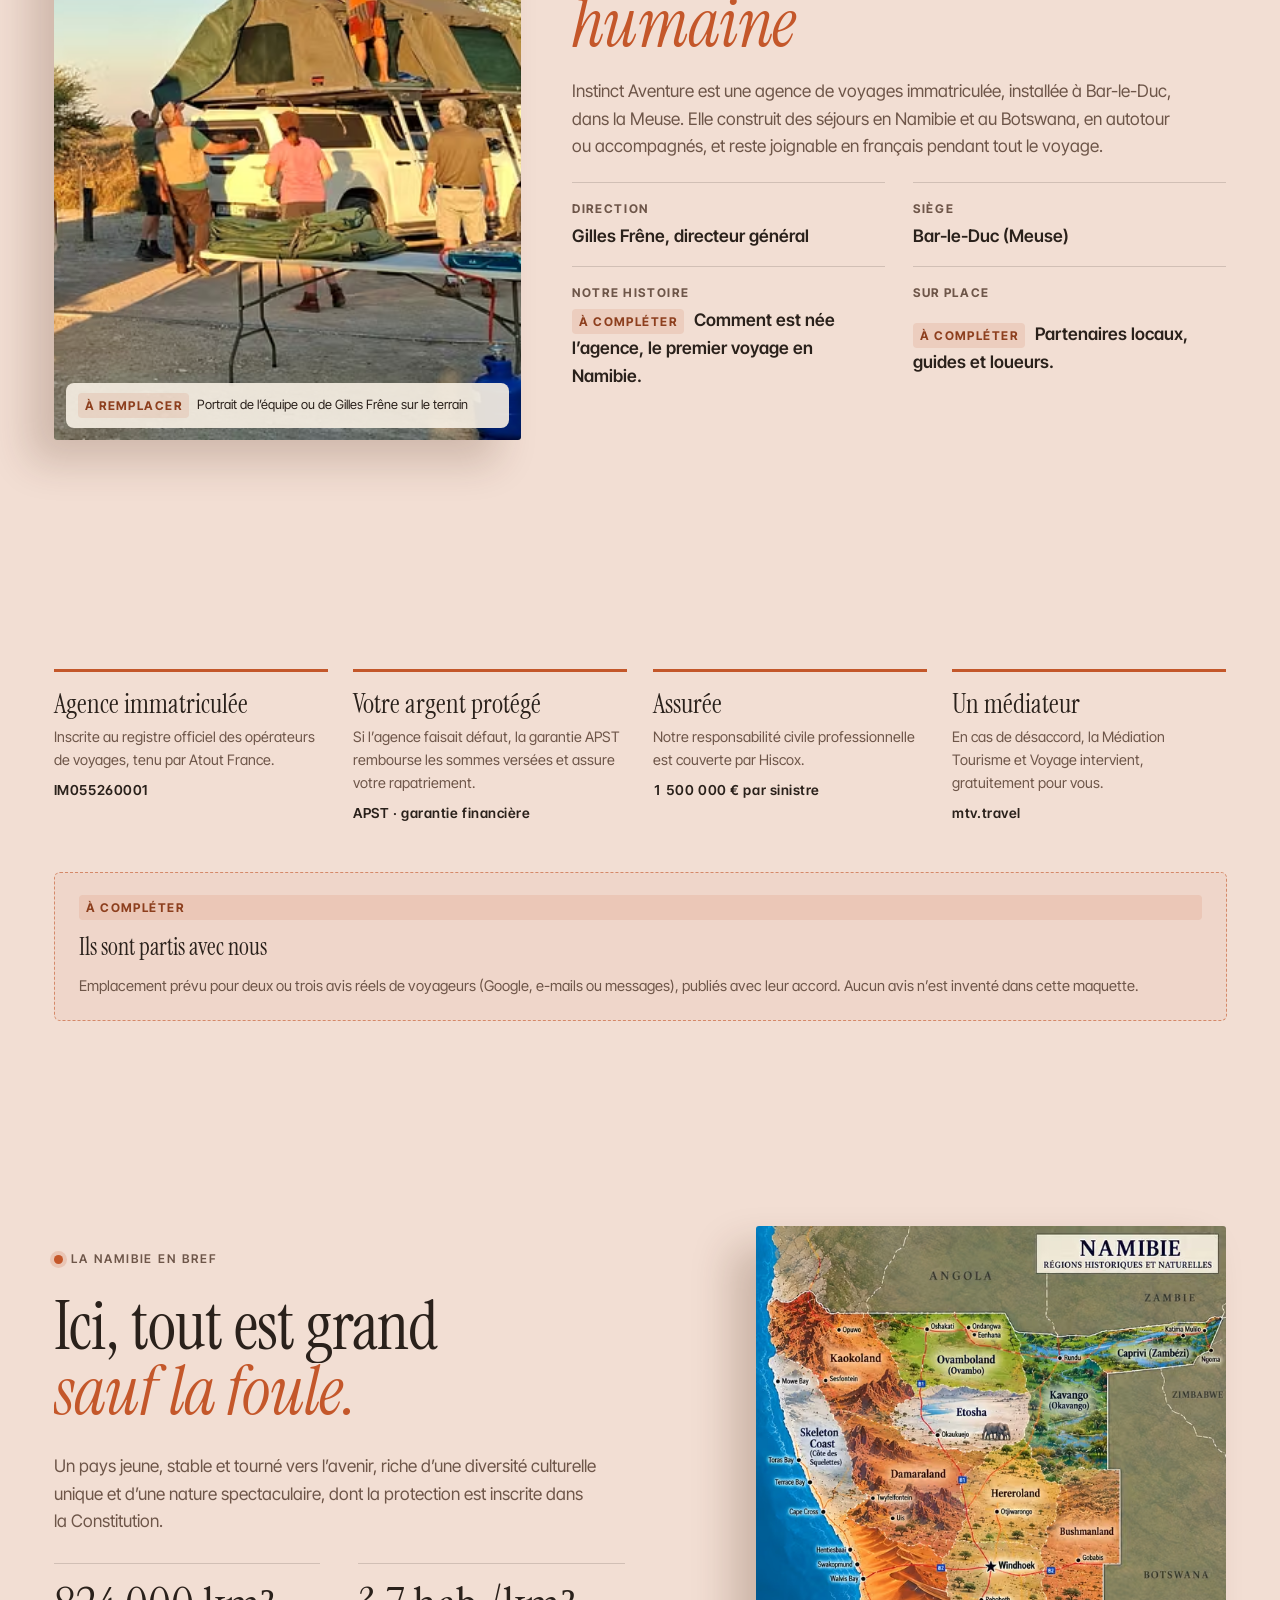
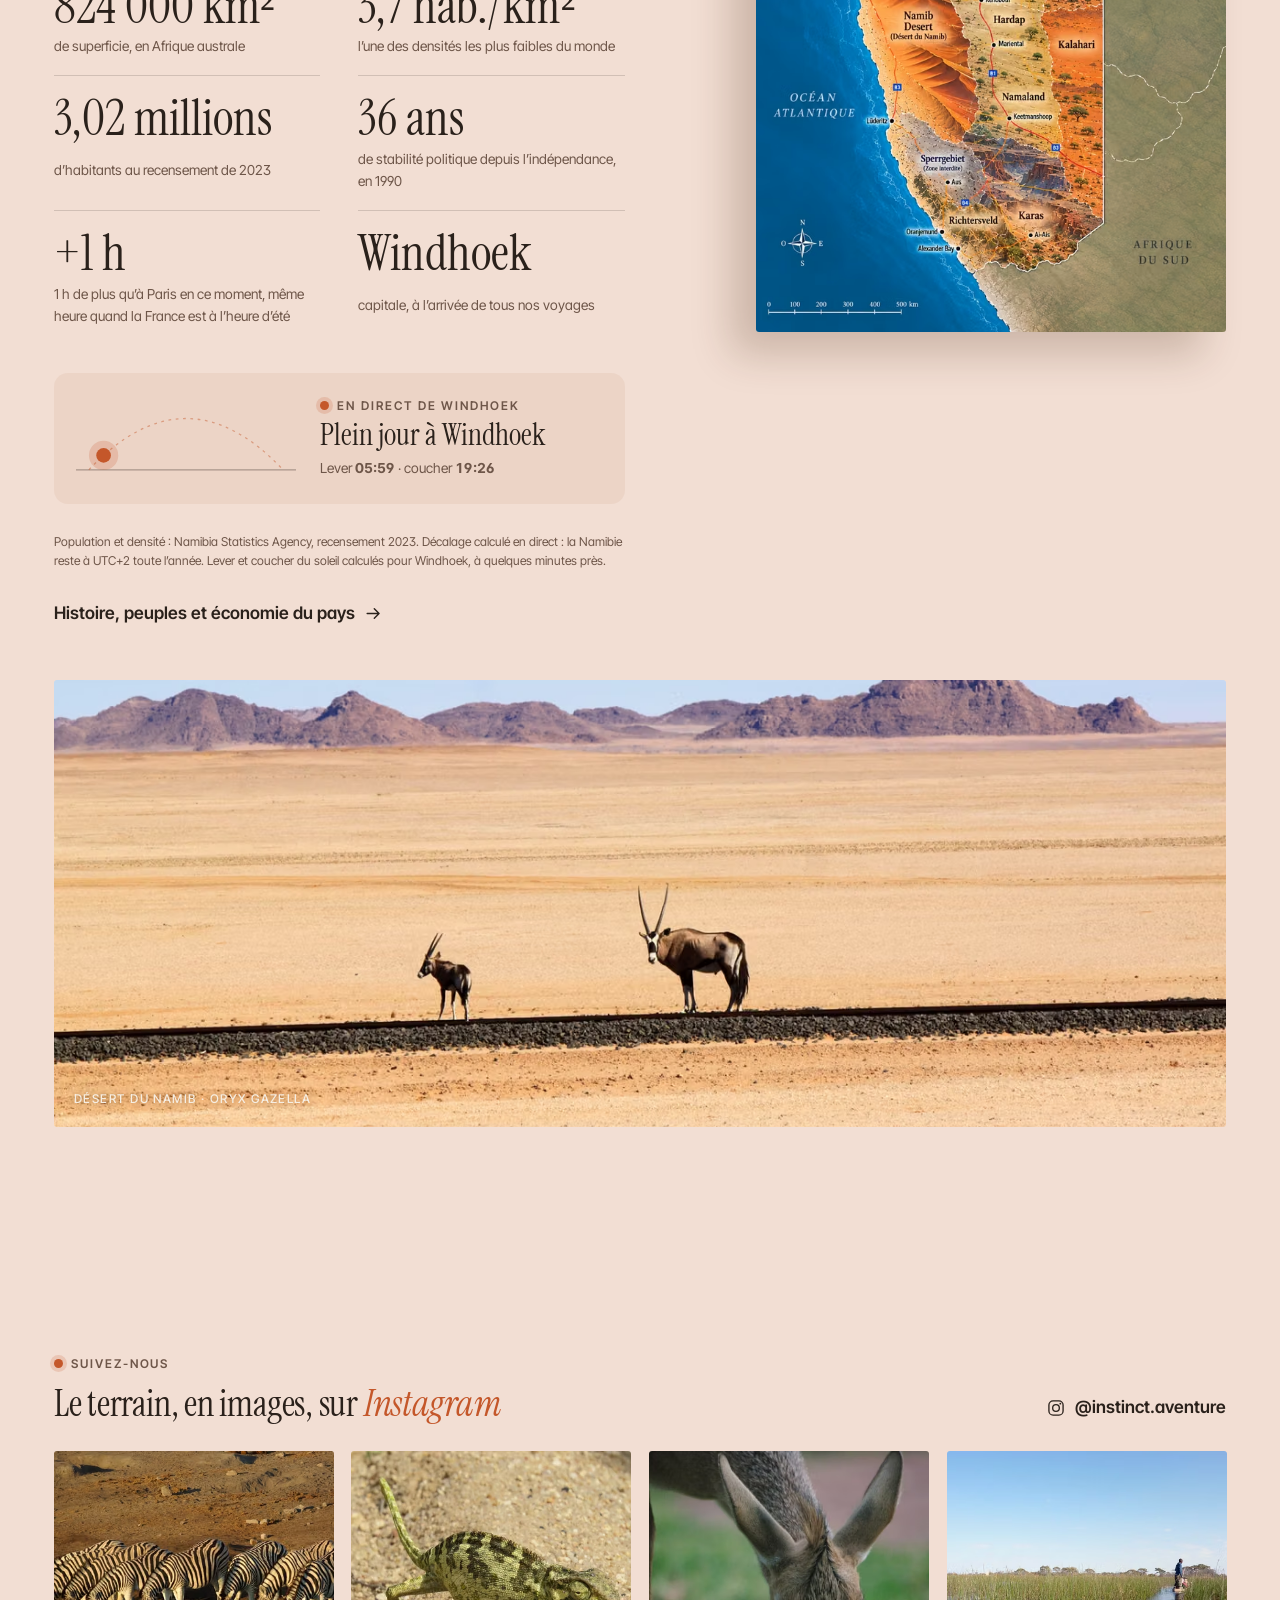
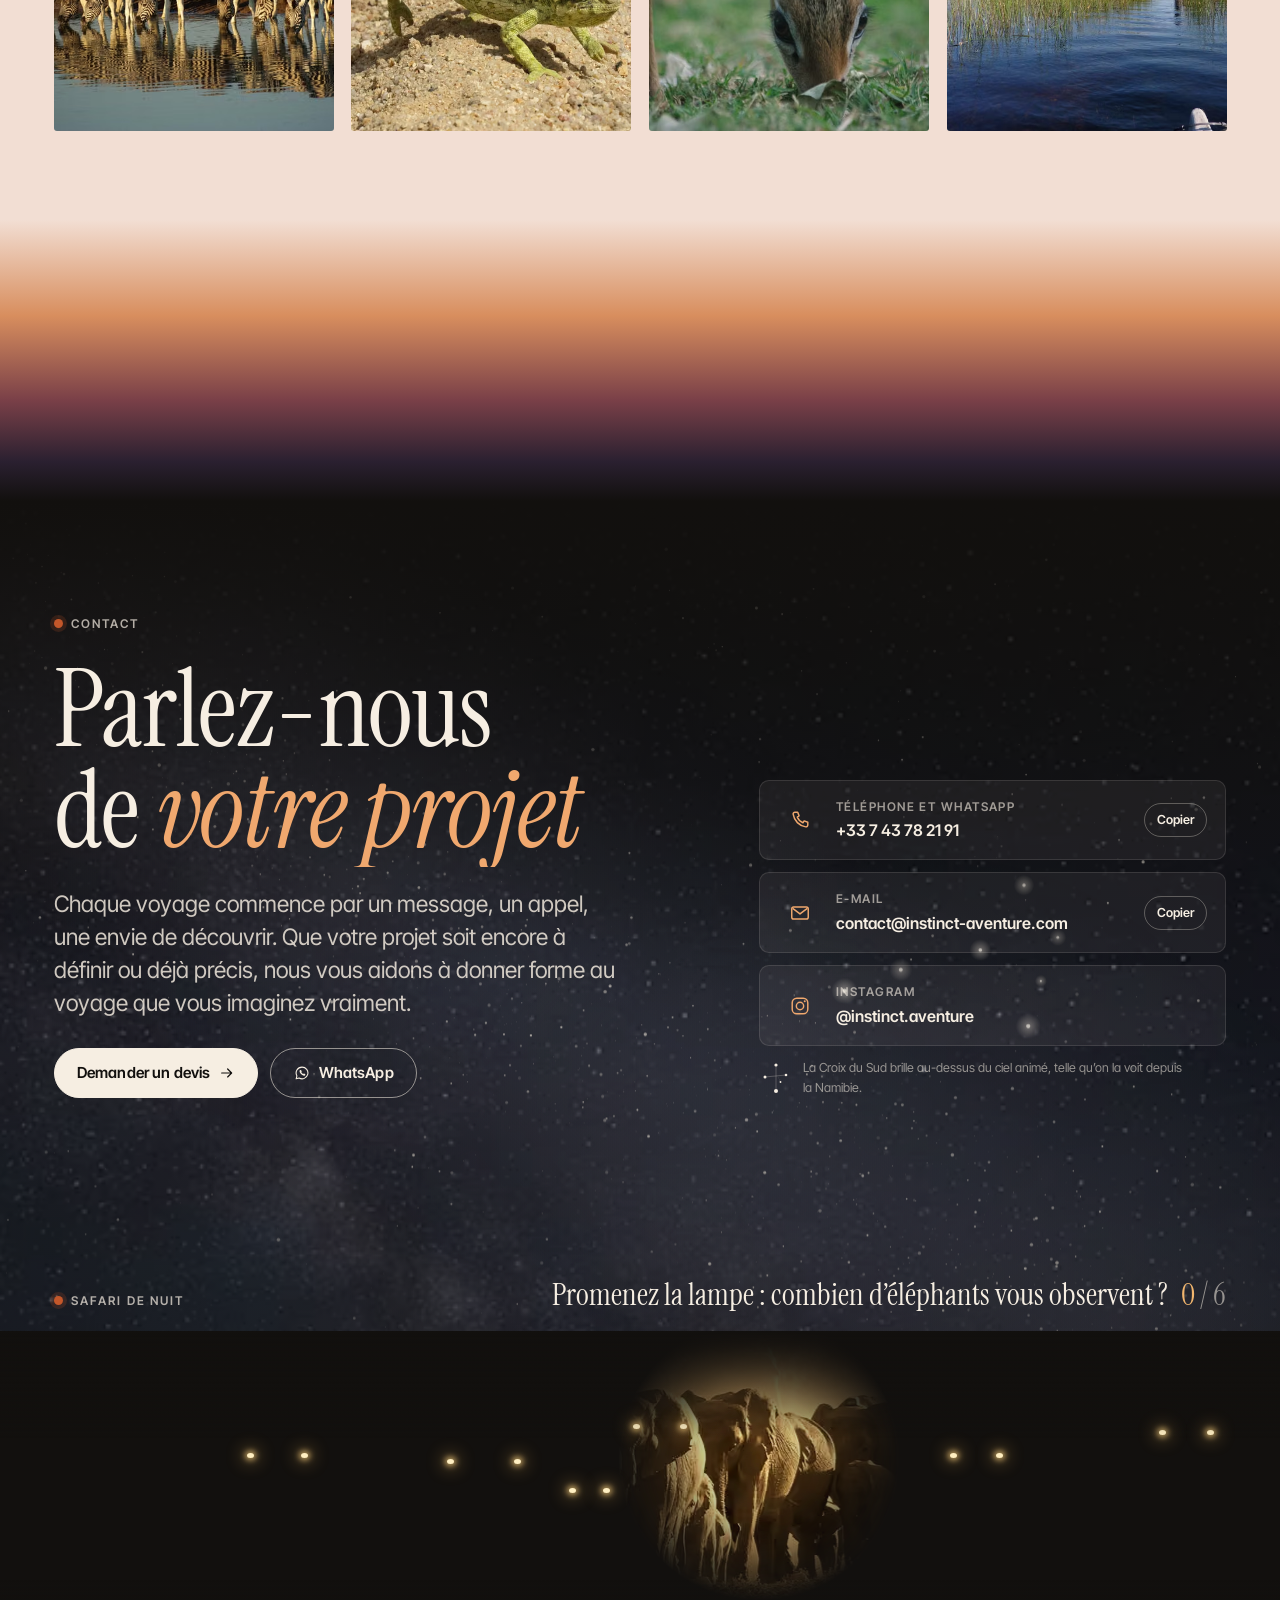
==== commit ffc84e63: "Fiches : critere des 30 pour cent limite a la mise en page sur une colonne Co-Authored-By: Claude Op" ====
--- a/index.html
+++ b/index.html
@@ -8,7 +8,7 @@
 <meta name="theme-color" content="#12100E">
 <link rel="preload" href="assets/fonts/instrument-serif.woff2" as="font" type="font/woff2" crossorigin>
 <link rel="preload" href="assets/fonts/inter-tight.woff2" as="font" type="font/woff2" crossorigin>
-<link rel="stylesheet" href="assets/css/main.css?v=20261029-4">
+<link rel="stylesheet" href="assets/css/main.css?v=20261029-5">
 <link rel="icon" href="assets/img/favicon.png" type="image/png">
 <link rel="apple-touch-icon" href="assets/img/apple-touch-icon.png">
 <script type="speculationrules">{"prefetch":[{"where":{"and":[{"href_matches":"/*"},{"not":{"selector_matches":"[target=_blank]"}}]},"eagerness":"moderate"}]}</script>
@@ -767,15 +767,15 @@
 <script src="assets/js/vendor/Flip.min.js"></script>
 <script src="assets/js/vendor/lenis.min.js"></script>
 <script src="assets/js/vendor/ogl.min.js"></script>
-<script src="assets/js/data.js?v=20261029-4"></script>
-<script src="assets/js/map-data.js?v=20261029-4"></script>
-<script src="assets/js/core.js?v=20261029-4"></script>
-<script src="assets/js/devis.js?v=20261029-4"></script>
-<script src="assets/js/fav.js?v=20261029-4"></script>
-<script src="assets/js/quiz.js?v=20261029-4"></script>
-<script src="assets/js/map.js?v=20261029-4"></script>
-<script src="assets/js/gl.js?v=20261029-4"></script>
-
-<script src="assets/js/home.js?v=20261029-4"></script>
+<script src="assets/js/data.js?v=20261029-5"></script>
+<script src="assets/js/map-data.js?v=20261029-5"></script>
+<script src="assets/js/core.js?v=20261029-5"></script>
+<script src="assets/js/devis.js?v=20261029-5"></script>
+<script src="assets/js/fav.js?v=20261029-5"></script>
+<script src="assets/js/quiz.js?v=20261029-5"></script>
+<script src="assets/js/map.js?v=20261029-5"></script>
+<script src="assets/js/gl.js?v=20261029-5"></script>
+
+<script src="assets/js/home.js?v=20261029-5"></script>
 </body>
 </html>
--- a/assets/css/main.css
+++ b/assets/css/main.css
@@ -1559,7 +1559,7 @@
   .days__map .map { flex: 0 1 auto; min-height: 0; }
   .days__map .map-note { flex: none; margin-block: 10px 16px; }
 }
-/* fiches : jusqu'à 1023 px, ou quand la carte dépasse 30 % de l'écran (mesure dans circuit.js), elle reste dans le flux
+/* fiches : jusqu'à 1023 px, ou sur une colonne quand la carte dépasse 30 % de l'écran (mesure dans circuit.js), elle reste dans le flux
    et ne recouvre jamais les images ; l'avancement passe dans une barre d'une ligne sous la sous-navigation */
 .days--compacte .days__map { position: static; }
 .subnav .days__hud {
